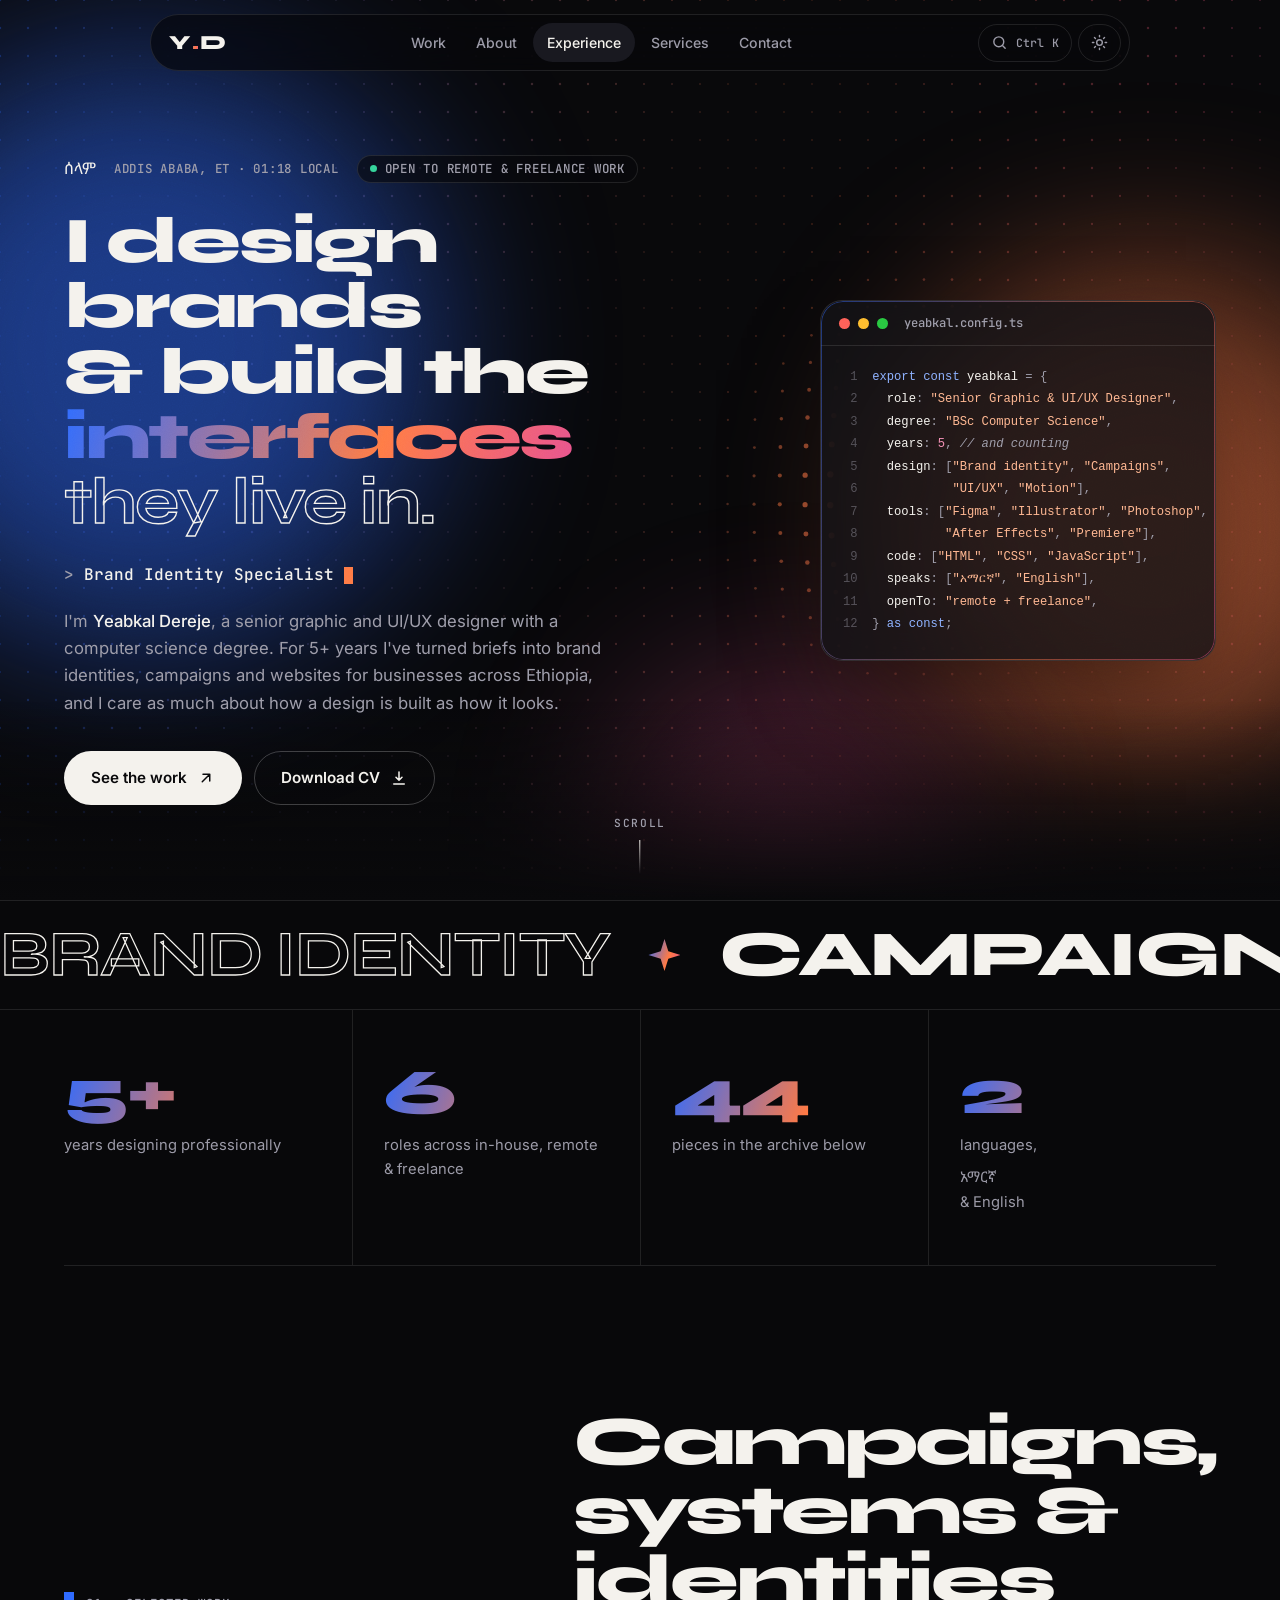
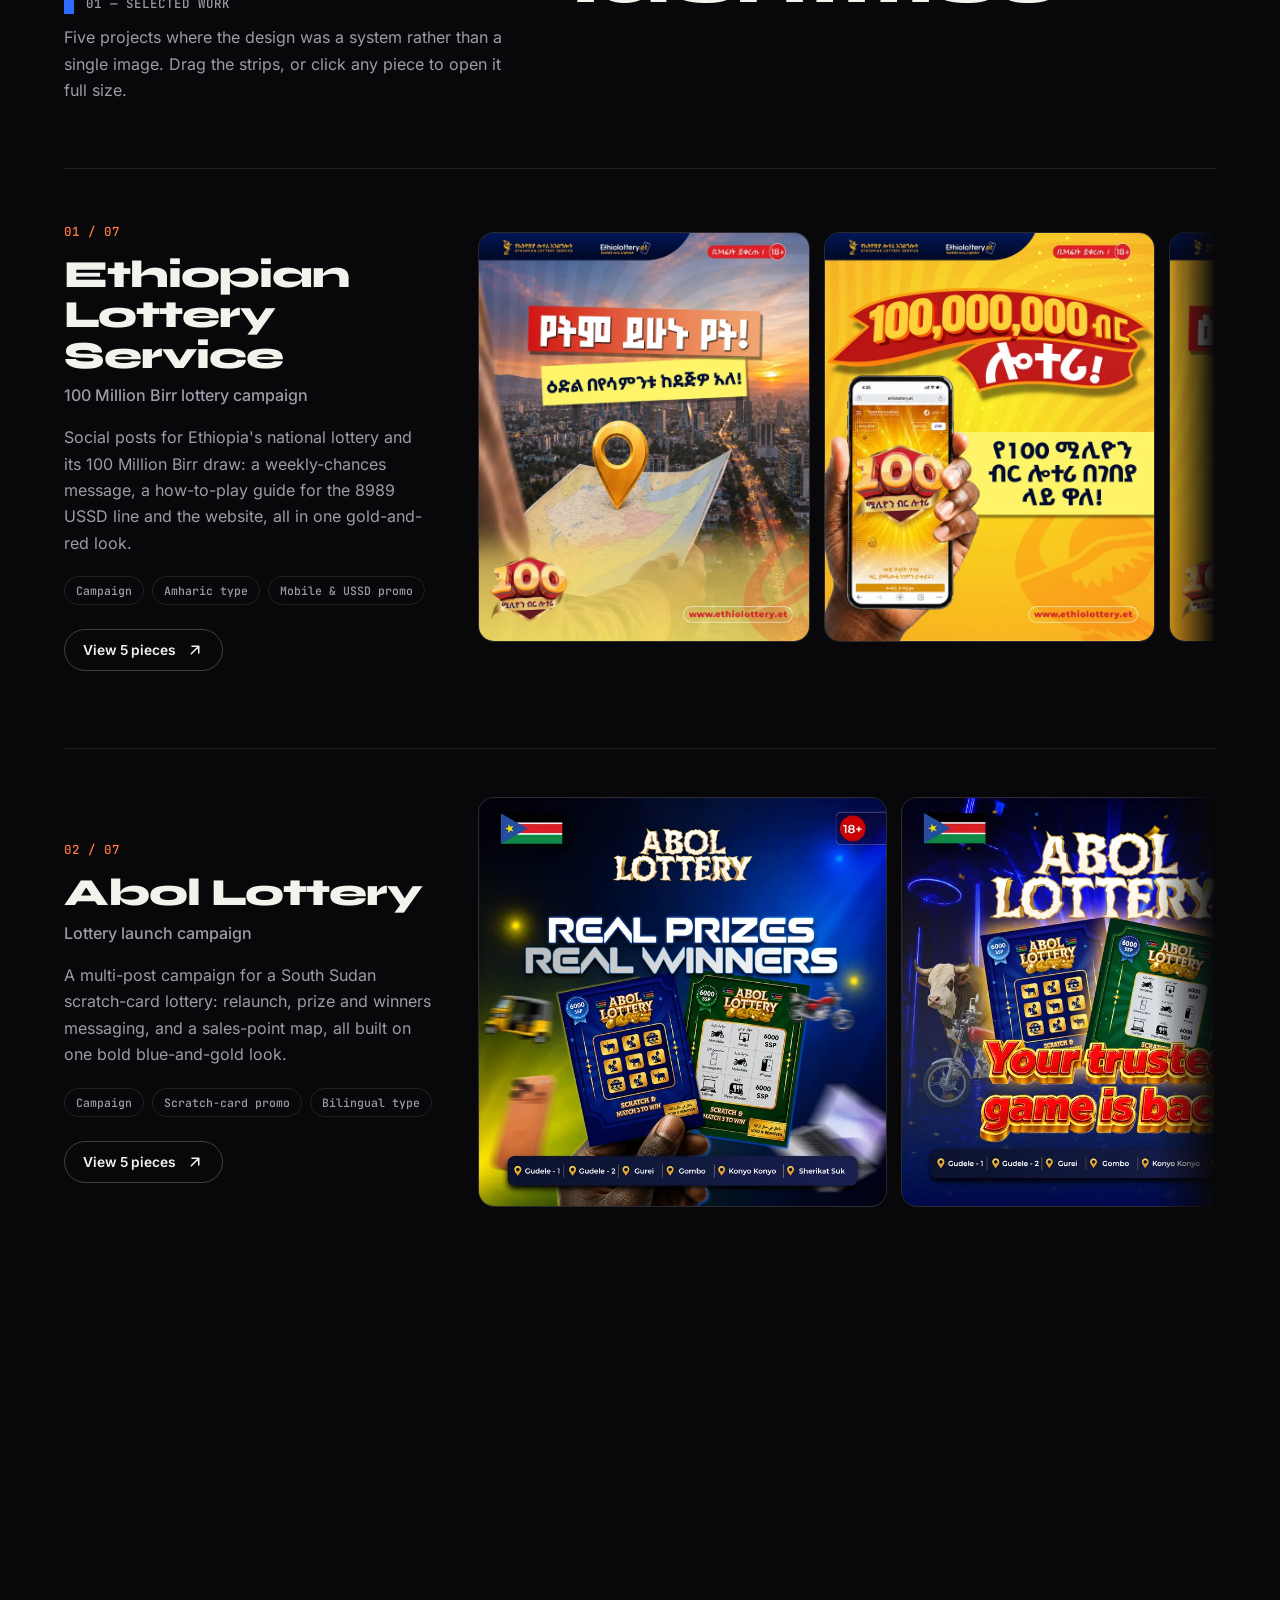
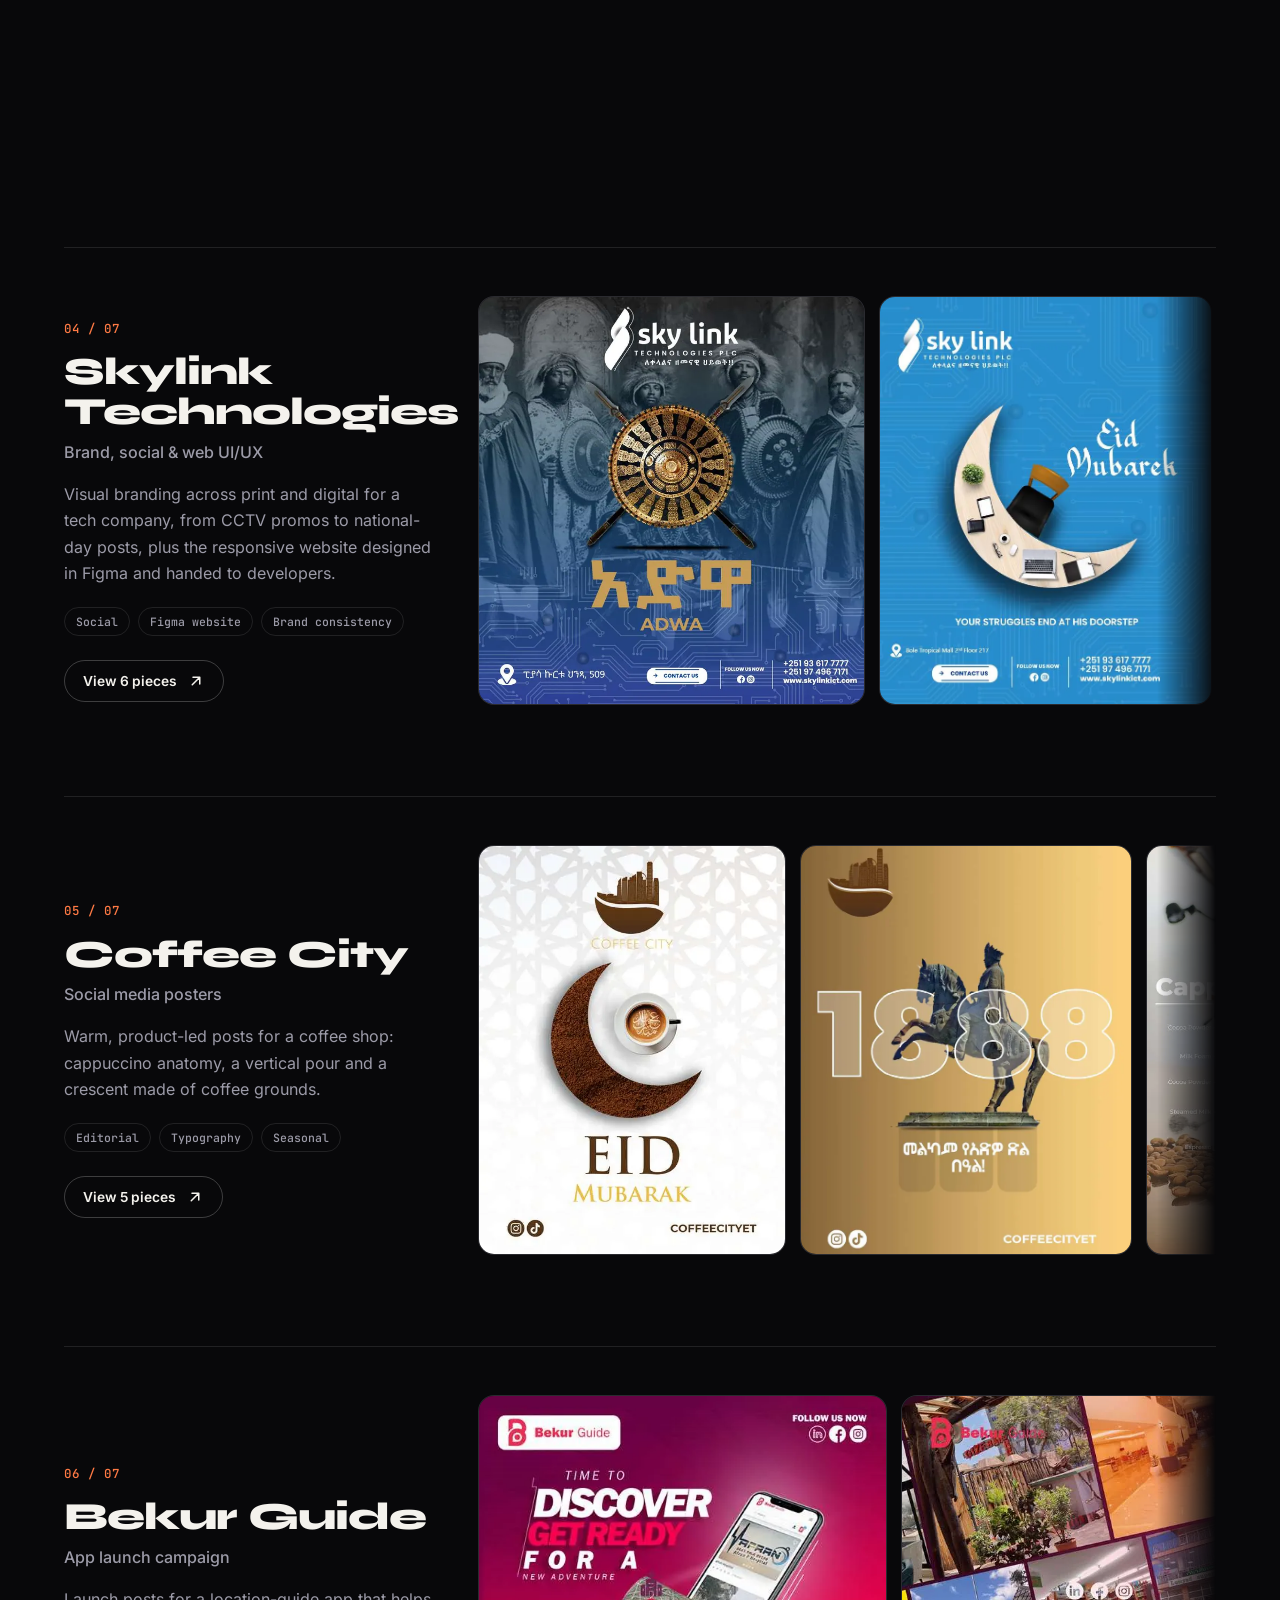
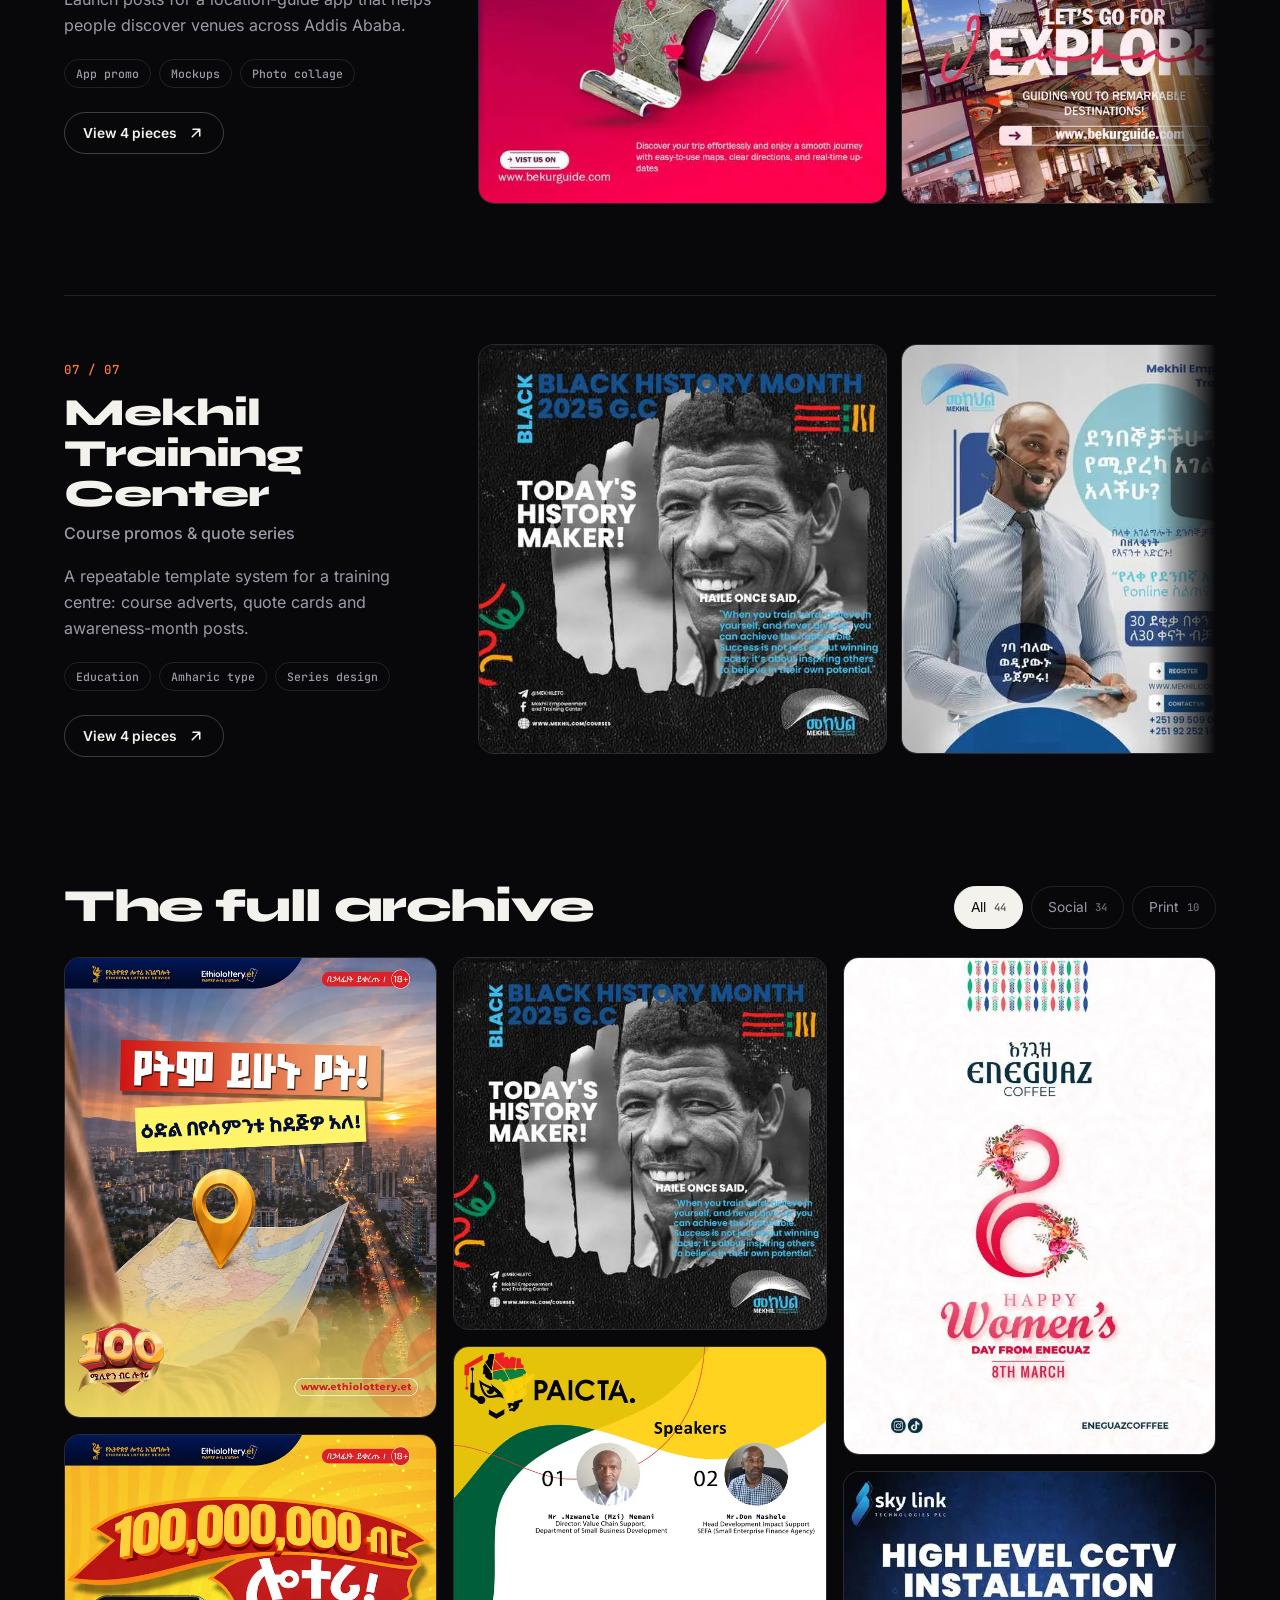
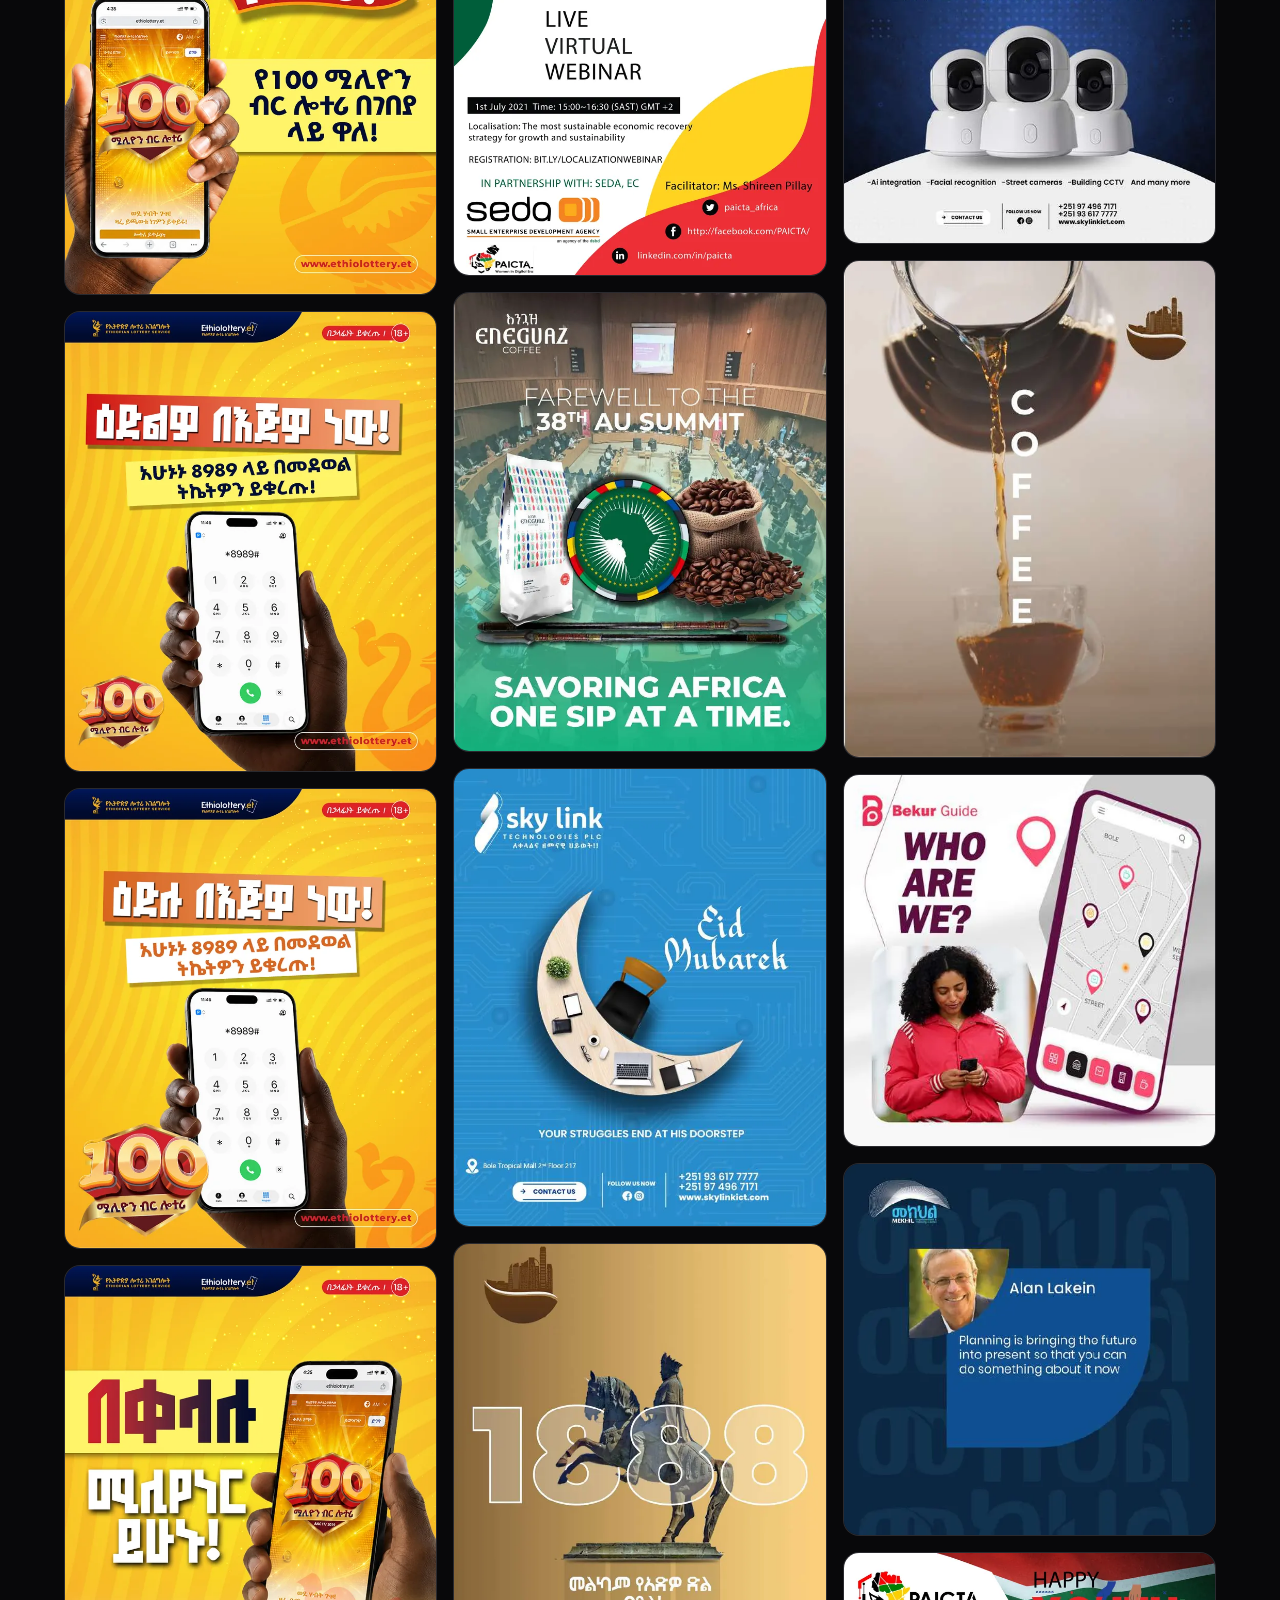
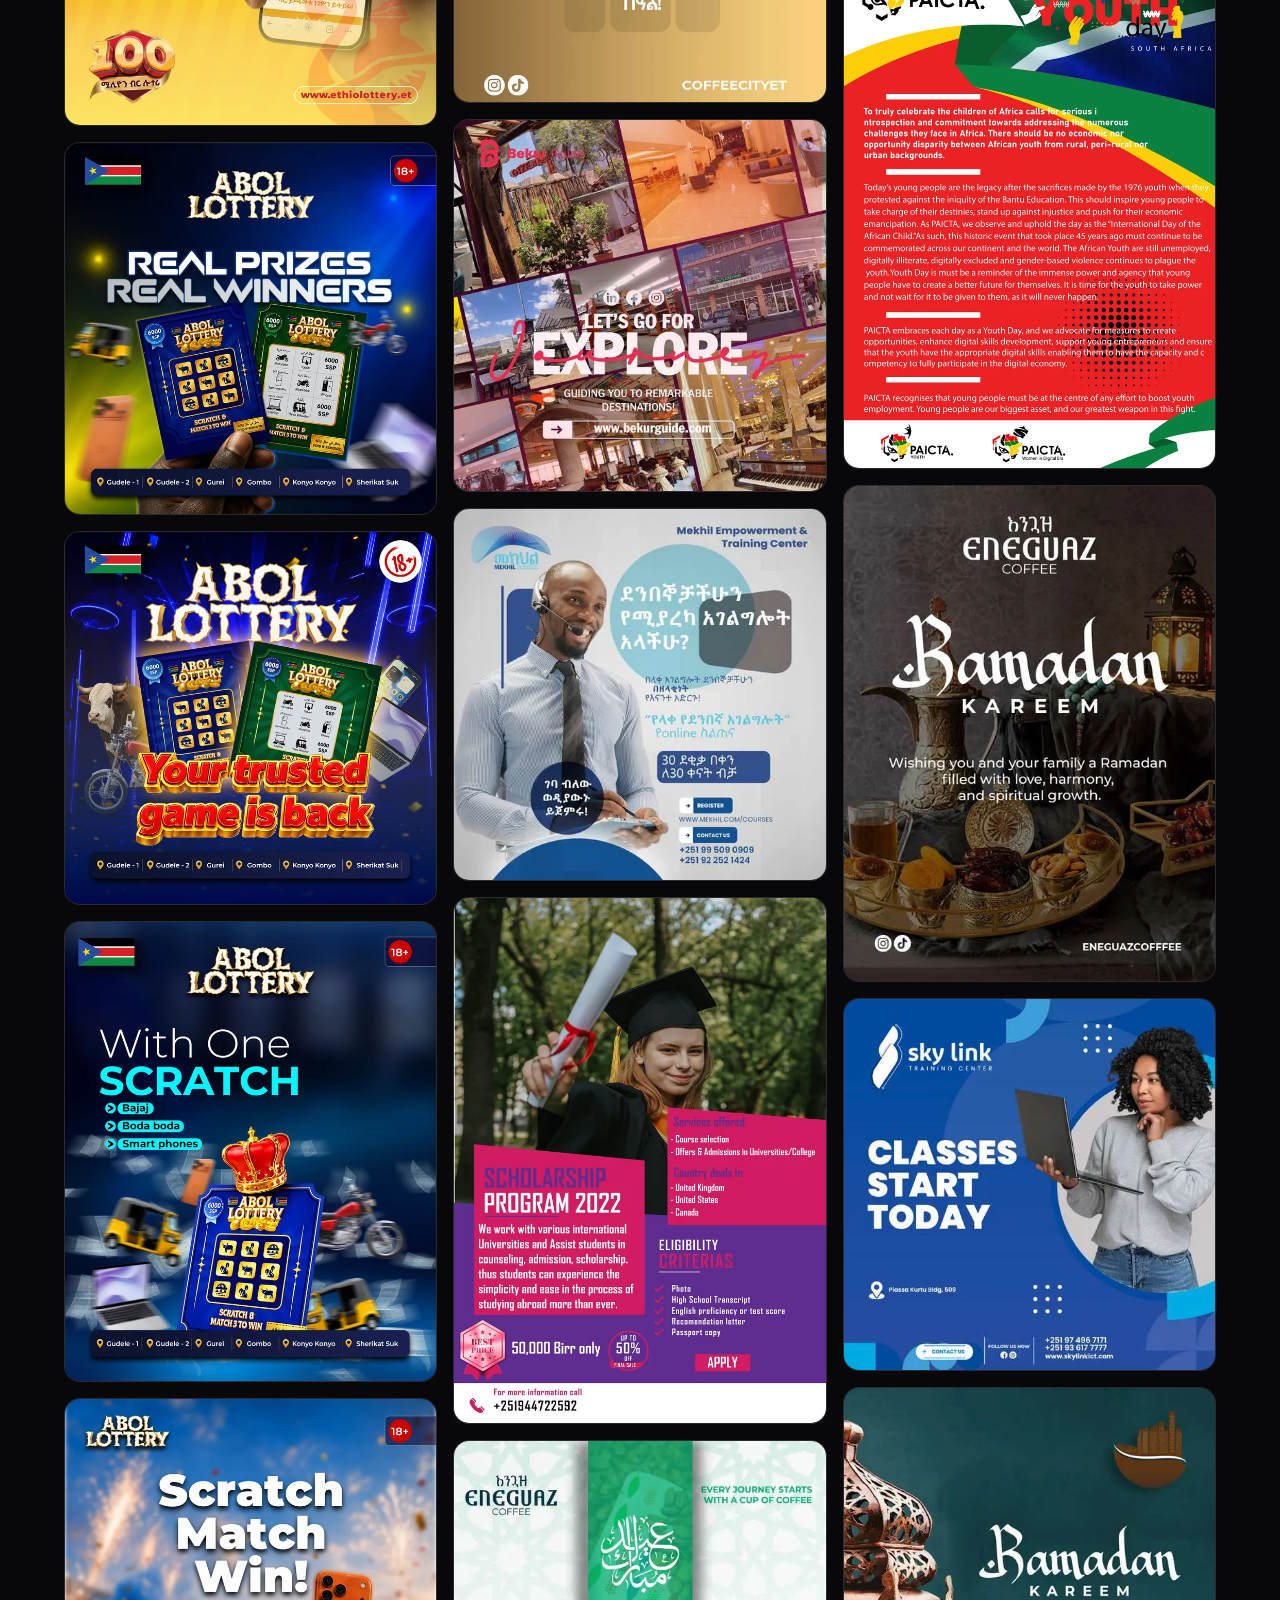
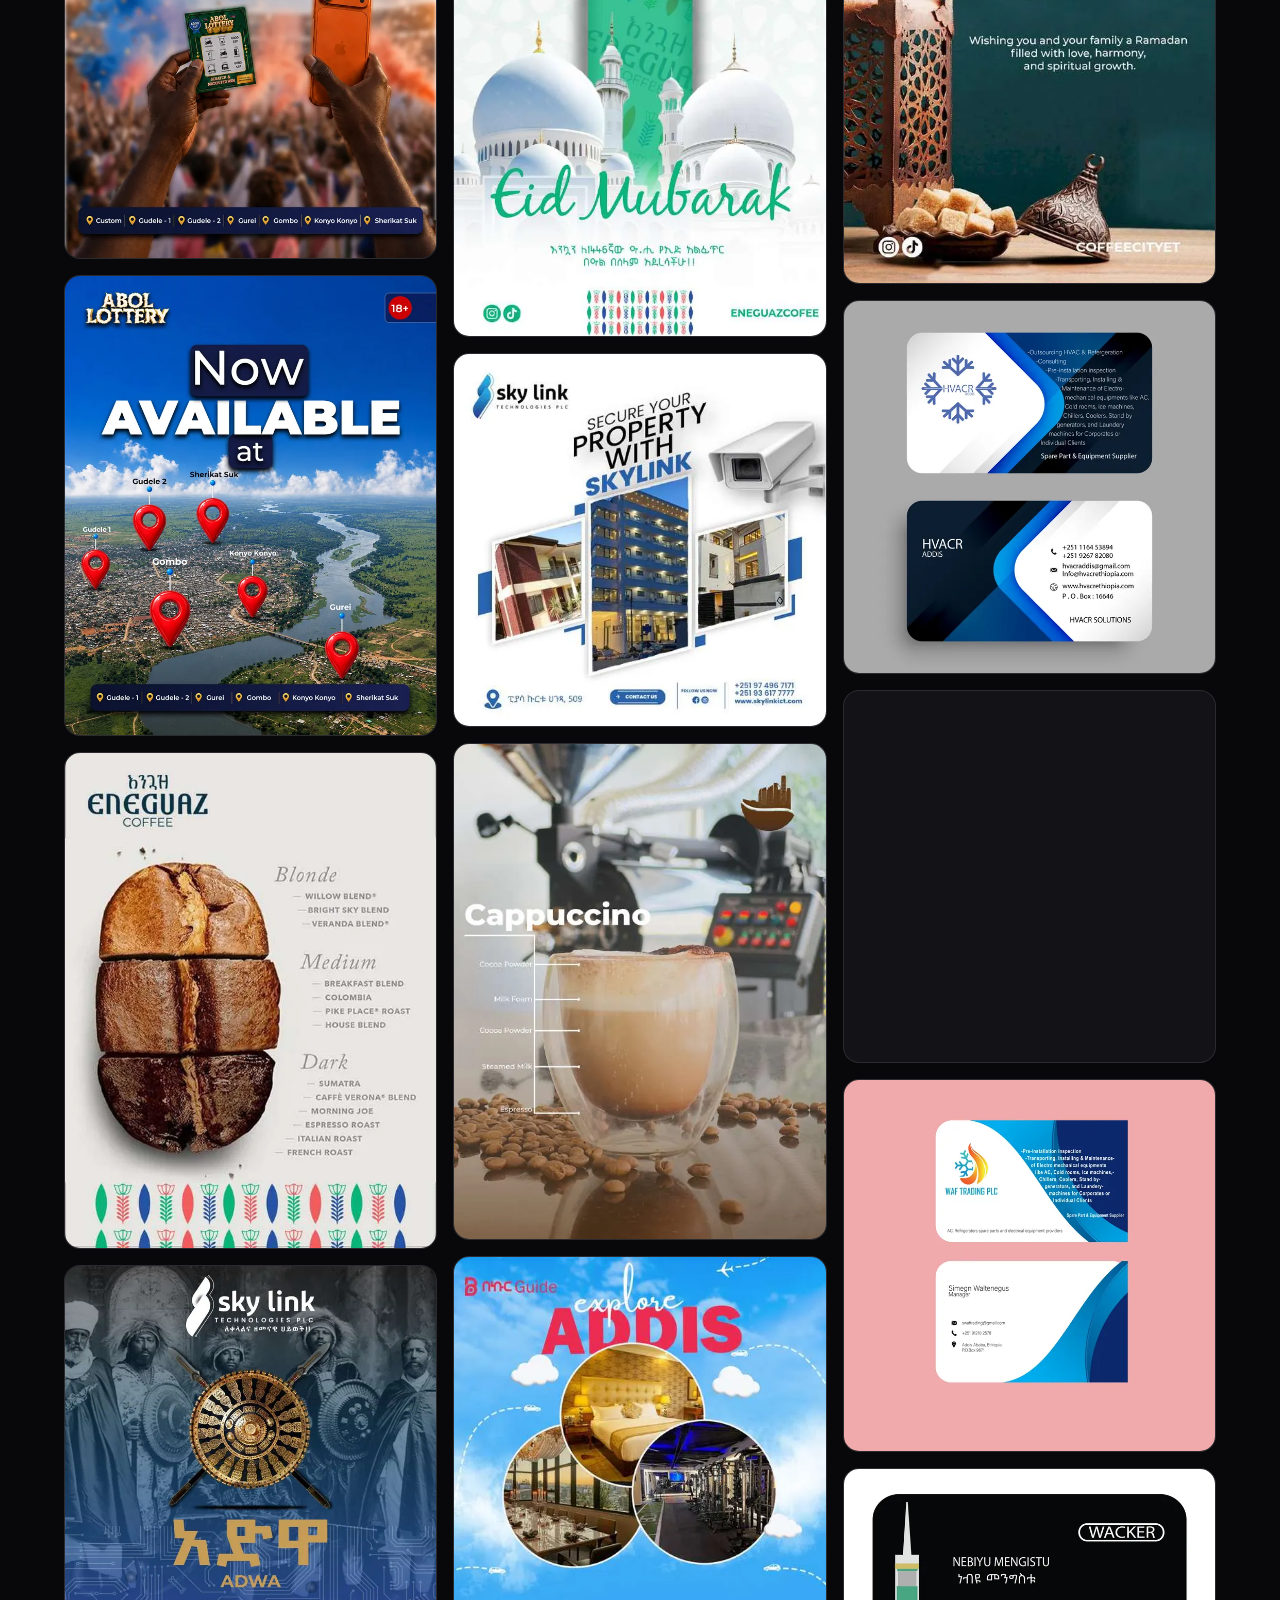
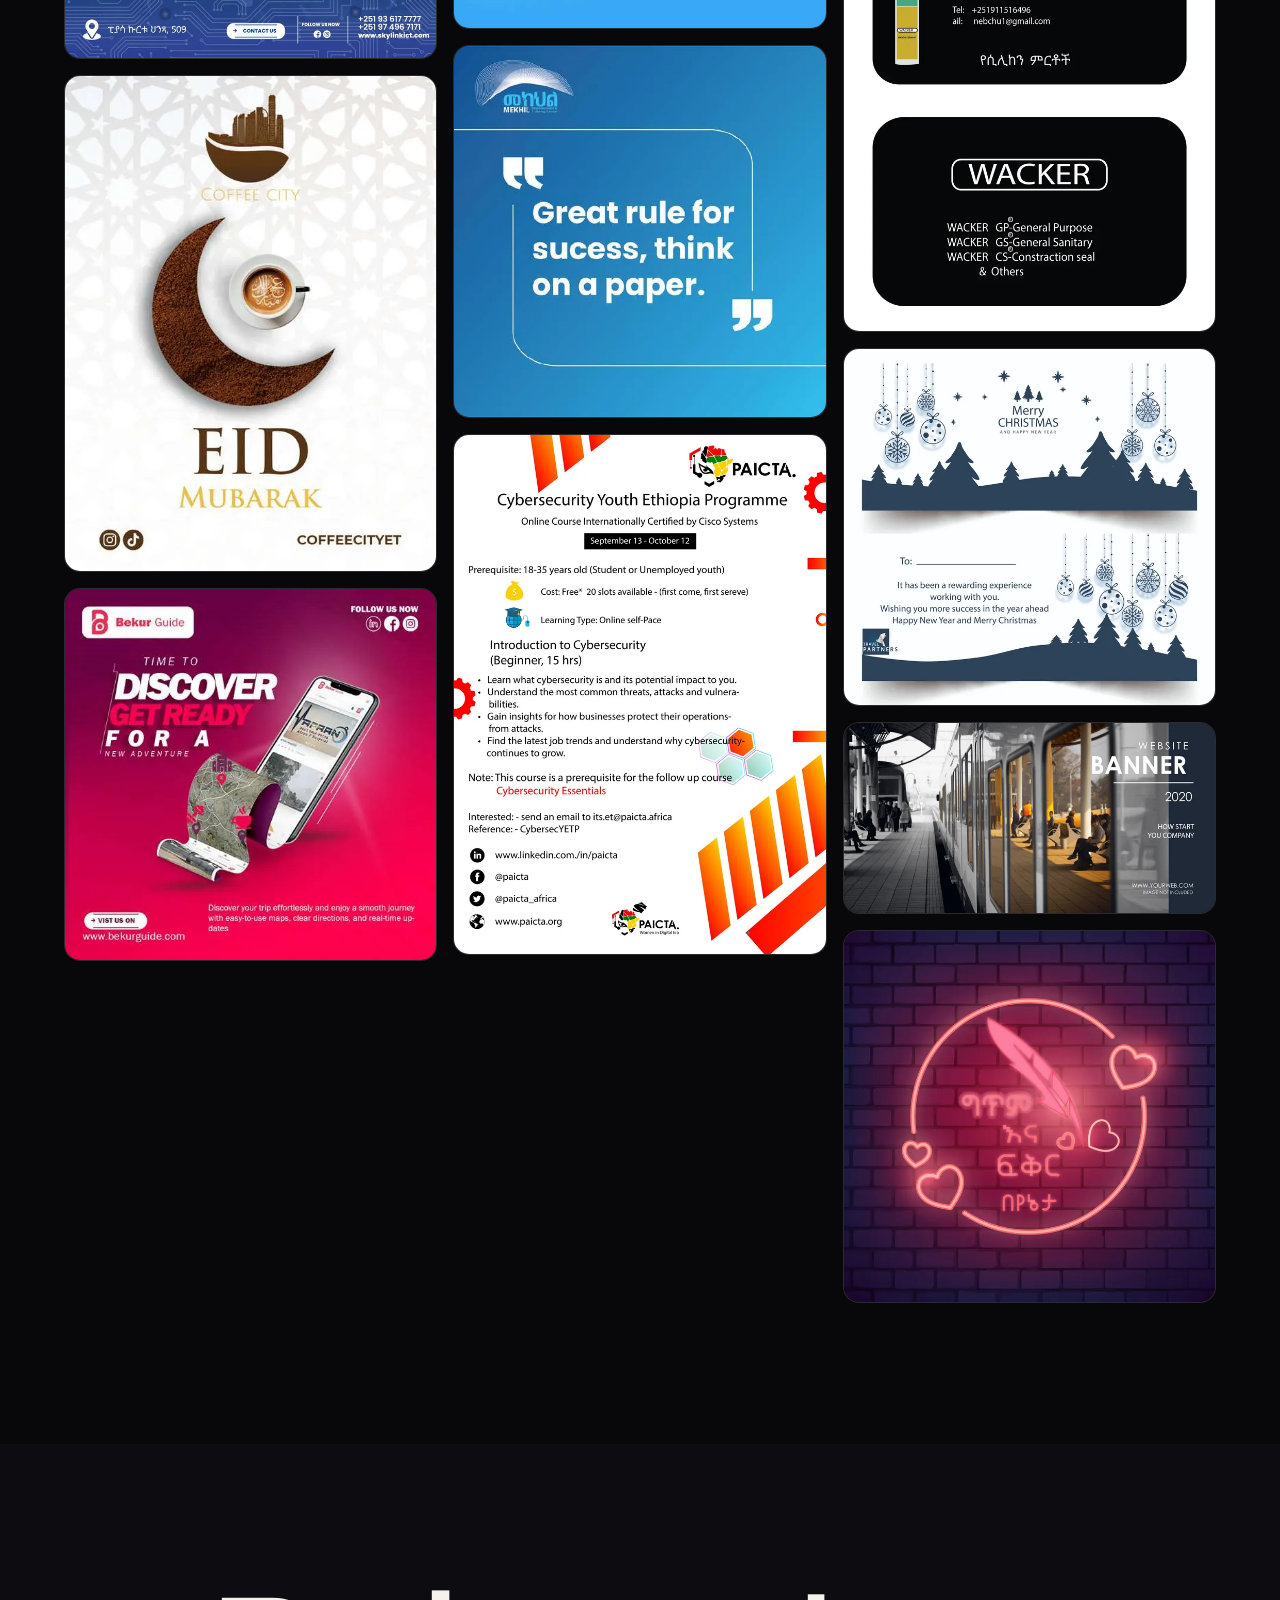
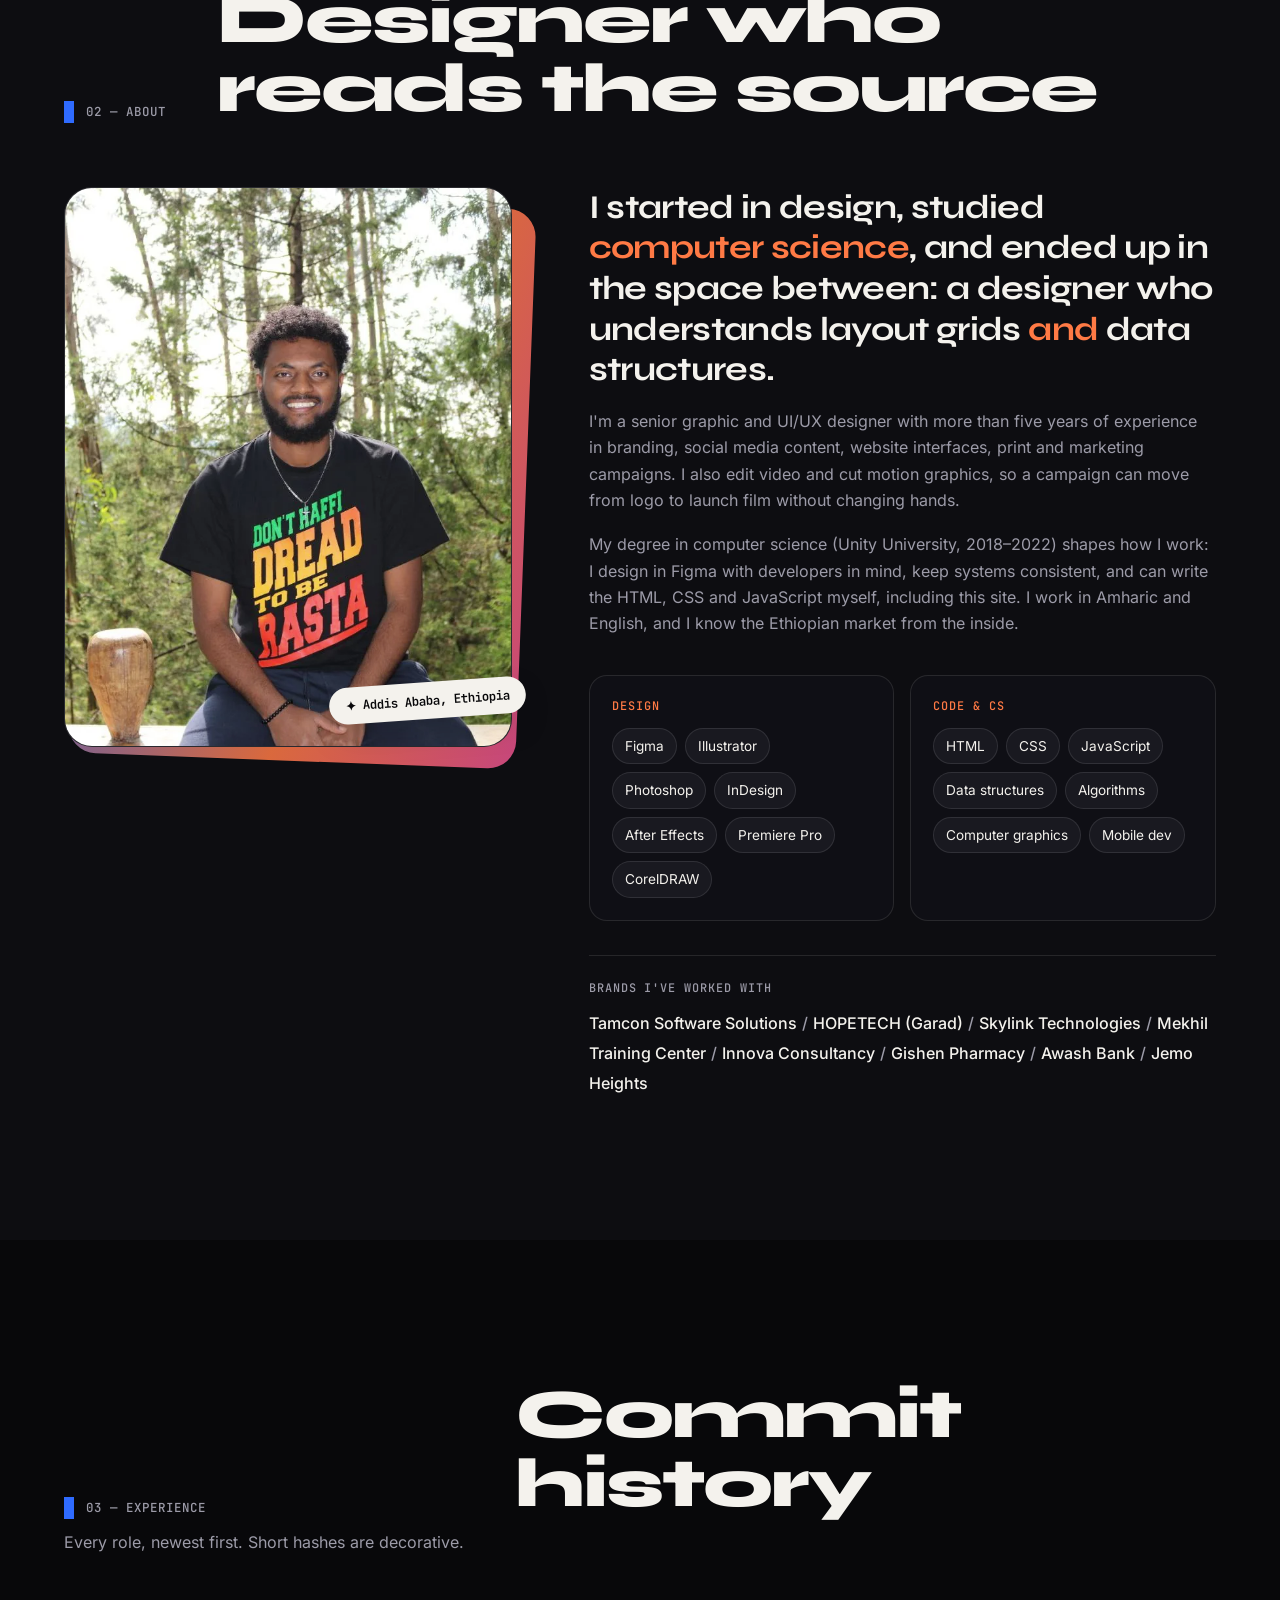
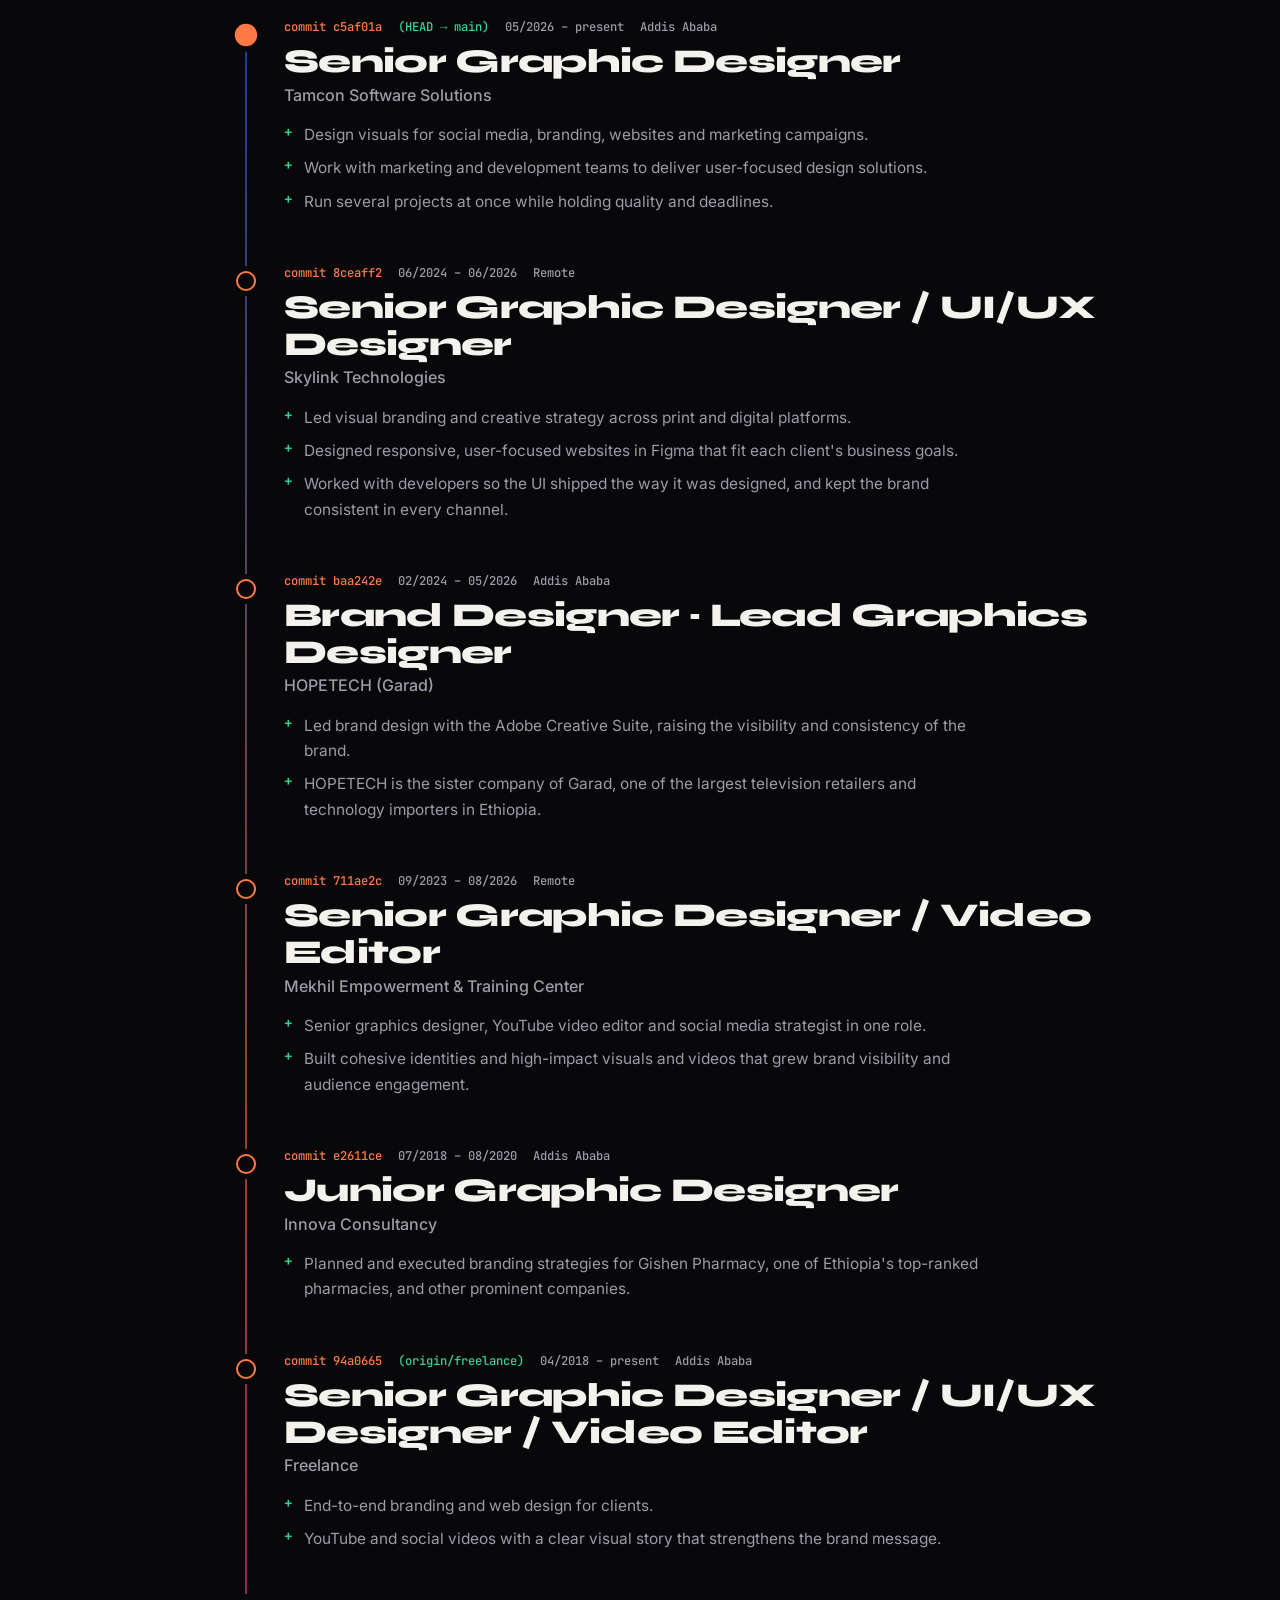
==== index.html @ a7b4f5ab "Update LinkedIn profile link Co-Authored-By: Claude Sonnet 5.5 <noreply@anthropic.com> Claude-Sessio" ====
<!DOCTYPE html>
<html lang="en" data-theme="dark">
<head>
  <meta charset="utf-8">
  <meta name="viewport" content="width=device-width, initial-scale=1">
  <title>Yeabkal Dereje — Graphic &amp; UI/UX Designer, Addis Ababa</title>
  <meta name="description" content="Senior graphic and UI/UX designer with a computer science degree. 5+ years of brand identity, social campaigns, web interfaces and motion for Ethiopian businesses. Based in Addis Ababa, open to remote work.">
  <meta name="author" content="Yeabkal Dereje">
  <meta name="theme-color" content="#08080a">
  <link rel="canonical" href="https://yeabkaldereje.github.io/portfolio/">

  <meta property="og:type" content="website">
  <meta property="og:title" content="Yeabkal Dereje — Graphic &amp; UI/UX Designer">
  <meta property="og:description" content="Brand identity, social campaigns, UI/UX and motion. Designed in Addis Ababa, built to ship.">
  <meta property="og:url" content="https://yeabkaldereje.github.io/portfolio/">
  <meta property="og:image" content="https://yeabkaldereje.github.io/portfolio/assets/img/og.png">
  <meta name="twitter:card" content="summary_large_image">

  <link rel="icon" href="assets/img/favicon.svg" type="image/svg+xml">
  <link rel="icon" href="assets/img/favicon.png" type="image/png">
  <link rel="apple-touch-icon" href="assets/img/apple-touch-icon.png">

  <link rel="preload" href="assets/fonts/syne-latin-800-normal.woff2" as="font" type="font/woff2" crossorigin>
  <link rel="preload" href="assets/fonts/inter-latin-400-normal.woff2" as="font" type="font/woff2" crossorigin>
  <link rel="stylesheet" href="assets/css/style.css">

  <script>
    /* set theme + js flag before first paint to avoid a flash */
    (function () {
      var d = document.documentElement; d.classList.add('js');
      try { var t = localStorage.getItem('theme'); if (t) d.setAttribute('data-theme', t); } catch (e) {}
    })();
  </script>

  <script type="application/ld+json">
  {
    "@context": "https://schema.org",
    "@type": "Person",
    "name": "Yeabkal Dereje",
    "jobTitle": "Senior Graphic Designer & UI/UX Designer",
    "url": "https://yeabkaldereje.github.io/portfolio/",
    "address": { "@type": "PostalAddress", "addressLocality": "Addis Ababa", "addressCountry": "ET" },
    "alumniOf": "Unity University",
    "knowsLanguage": ["Amharic", "English"],
    "sameAs": ["https://www.linkedin.com/in/yeabkal-dereje-082b32408/", "https://t.me/YeabkalD"]
  }
  </script>
</head>

<body>
  <a class="skip" href="#work">Skip to work</a>
  <div class="progress" id="progress" aria-hidden="true"></div>
  <div class="cursor" id="cursor" aria-hidden="true"><span></span></div>

  <!-- ============================ NAV ============================ -->
  <header class="nav" id="nav">
    <a class="brand" href="#top" aria-label="Yeabkal Dereje — home">Y<i>.</i>D</a>
    <nav class="nav-links" id="navlinks" aria-label="Primary">
      <a href="#work">Work</a>
      <a href="#about">About</a>
      <a href="#experience">Experience</a>
      <a href="#services">Services</a>
      <a href="#contact">Contact</a>
    </nav>
    <div class="nav-actions">
      <button class="icon-btn cmdk-btn" id="cmdk-btn" aria-label="Open command menu" title="Command menu (Ctrl/⌘ K)">
        <svg viewBox="0 0 24 24" fill="none" stroke="currentColor" stroke-width="2" stroke-linecap="round"><circle cx="11" cy="11" r="7"/><path d="m20 20-3.5-3.5"/></svg>
        <kbd id="kbd-hint">Ctrl K</kbd>
      </button>
      <button class="icon-btn theme-btn" id="theme-btn" aria-label="Toggle light and dark theme">
        <svg class="sun" viewBox="0 0 24 24" fill="none" stroke="currentColor" stroke-width="2" stroke-linecap="round"><circle cx="12" cy="12" r="4"/><path d="M12 2v2M12 20v2M4.9 4.9l1.4 1.4M17.7 17.7l1.4 1.4M2 12h2M20 12h2M4.9 19.1l1.4-1.4M17.7 6.3l1.4-1.4"/></svg>
        <svg class="moon" viewBox="0 0 24 24" fill="none" stroke="currentColor" stroke-width="2" stroke-linecap="round" stroke-linejoin="round"><path d="M21 12.8A9 9 0 1 1 11.2 3 7 7 0 0 0 21 12.8z"/></svg>
      </button>
      <button class="icon-btn menu-btn" id="menu-btn" aria-label="Menu" aria-expanded="false" aria-controls="navlinks">
        <svg viewBox="0 0 24 24" fill="none" stroke="currentColor" stroke-width="2" stroke-linecap="round"><path d="M4 8h16M4 16h16"/></svg>
      </button>
    </div>
  </header>

  <main id="top">
    <!-- ============================ HERO ============================ -->
    <section class="hero" aria-labelledby="hero-title">
      <div class="hero-bg" aria-hidden="true">
        <div class="blob b1"></div><div class="blob b2"></div><div class="blob b3"></div>
        <canvas id="field"></canvas>
      </div>

      <div class="wrap hero-grid">
        <div>
          <div class="eyebrow">
            <span class="geez" lang="am">ሰላም</span>
            <span>Addis Ababa, ET · <time id="clock">--:--</time> local</span>
            <span class="status">Open to remote &amp; freelance work</span>
          </div>

          <h1 class="display" id="hero-title">
            <span class="line"><span style="--i:0">I design brands</span></span>
            <span class="line"><span style="--i:1">&amp; build the</span></span>
            <span class="line"><span style="--i:2" class="grad-text">interfaces</span></span>
            <span class="line"><span style="--i:3" class="outline">they live in.</span></span>
          </h1>

          <p class="role-line" aria-live="off"><span class="mono" aria-hidden="true">&gt;</span> <b id="role">Graphic Designer</b><span class="caret" aria-hidden="true"></span></p>

          <p class="hero-lede">
            I'm <strong>Yeabkal Dereje</strong>, a senior graphic and UI/UX designer with a computer science degree. For 5+ years I've turned briefs into brand identities, campaigns and websites for businesses across Ethiopia, and I care as much about how a design is built as how it looks.
          </p>

          <div class="hero-cta">
            <a class="btn btn-solid" href="#work" data-magnet>See the work
              <svg viewBox="0 0 24 24" fill="none" stroke="currentColor" stroke-width="2" stroke-linecap="round" stroke-linejoin="round"><path d="M7 17 17 7M8 7h9v9"/></svg>
            </a>
            <a class="btn btn-ghost" href="assets/Yeabkal_Dereje_CV.pdf" download data-magnet>Download CV
              <svg viewBox="0 0 24 24" fill="none" stroke="currentColor" stroke-width="2" stroke-linecap="round" stroke-linejoin="round"><path d="M12 4v11m0 0-4-4m4 4 4-4M5 20h14"/></svg>
            </a>
          </div>
        </div>

        <div class="code-card" id="codecard" aria-label="Summary of skills, written as code">
          <div class="code-head"><i></i><i></i><i></i><span>yeabkal.config.ts</span></div>
          <div class="code-body"><code><span class="ln" style="--i:0"><span class="k">export const</span> yeabkal <span class="p">=</span> <span class="p">{</span></span><span class="ln" style="--i:1">  role<span class="p">:</span> <span class="s">"Senior Graphic &amp; UI/UX Designer"</span><span class="p">,</span></span><span class="ln" style="--i:2">  degree<span class="p">:</span> <span class="s">"BSc Computer Science"</span><span class="p">,</span></span><span class="ln" style="--i:3">  years<span class="p">:</span> <span class="n">5</span><span class="p">,</span> <span class="c">// and counting</span></span><span class="ln" style="--i:4">  design<span class="p">:</span> <span class="p">[</span><span class="s">"Brand identity"</span><span class="p">,</span> <span class="s">"Campaigns"</span><span class="p">,</span></span><span class="ln" style="--i:5">           <span class="s">"UI/UX"</span><span class="p">,</span> <span class="s">"Motion"</span><span class="p">],</span></span><span class="ln" style="--i:6">  tools<span class="p">:</span> <span class="p">[</span><span class="s">"Figma"</span><span class="p">,</span> <span class="s">"Illustrator"</span><span class="p">,</span> <span class="s">"Photoshop"</span><span class="p">,</span></span><span class="ln" style="--i:7">          <span class="s">"After Effects"</span><span class="p">,</span> <span class="s">"Premiere"</span><span class="p">],</span></span><span class="ln" style="--i:8">  code<span class="p">:</span> <span class="p">[</span><span class="s">"HTML"</span><span class="p">,</span> <span class="s">"CSS"</span><span class="p">,</span> <span class="s">"JavaScript"</span><span class="p">],</span></span><span class="ln" style="--i:9">  speaks<span class="p">:</span> <span class="p">[</span><span class="s">"አማርኛ"</span><span class="p">,</span> <span class="s">"English"</span><span class="p">],</span></span><span class="ln" style="--i:10">  openTo<span class="p">:</span> <span class="s">"remote + freelance"</span><span class="p">,</span></span><span class="ln" style="--i:11"><span class="p">}</span> <span class="k">as const</span><span class="p">;</span></span></code></div>
        </div>
      </div>
      <div class="scroll-cue" aria-hidden="true">Scroll</div>
    </section>

    <!-- ============================ MARQUEE ============================ -->
    <div class="marquee" aria-hidden="true">
      <div class="marquee-track">
        <span><em>Brand identity</em><i></i>Campaigns<i></i><em>UI / UX</em><i></i>Motion<i></i><em>Print</em><i></i>Web<i></i></span>
        <span><em>Brand identity</em><i></i>Campaigns<i></i><em>UI / UX</em><i></i>Motion<i></i><em>Print</em><i></i>Web<i></i></span>
      </div>
    </div>

    <div class="wrap">
      <div class="stats reveal">
        <div class="stat"><b data-count="5" data-suffix="+">5+</b><span>years designing professionally</span></div>
        <div class="stat"><b data-count="6">6</b><span>roles across in-house, remote &amp; freelance</span></div>
        <div class="stat"><b data-count="0" id="works-count">59</b><span>pieces in the archive below</span></div>
        <div class="stat"><b>2</b><span>languages, <span lang="am">አማርኛ</span> &amp; English</span></div>
      </div>
    </div>

    <!-- ============================ WORK ============================ -->
    <section class="section" id="work" aria-labelledby="work-title">
      <div class="wrap">
        <div class="sec-head reveal">
          <div class="sec-label">01 — Selected work</div>
          <h2 class="sec-title" id="work-title">Campaigns, systems &amp; identities</h2>
          <p class="sec-note">Five projects where the design was a system rather than a single image. Drag the strips, or click any piece to open it full size.</p>
        </div>

        <div class="cases" id="cases"><noscript><p class="ns">Enable JavaScript to browse the work, or view the <a href="assets/Yeabkal_Dereje_CV.pdf">CV</a>.</p></noscript></div>

        <div class="archive-head reveal">
          <h3>The full archive</h3>
          <div class="filters" id="filters" role="group" aria-label="Filter work by type"></div>
        </div>
        <div class="grid" id="grid"></div>
      </div>
    </section>

    <!-- ============================ ABOUT ============================ -->
    <section class="section" id="about" aria-labelledby="about-title" style="background:var(--bg-2)">
      <div class="wrap">
        <div class="sec-head reveal">
          <div class="sec-label">02 — About</div>
          <h2 class="sec-title" id="about-title">Designer who reads the source</h2>
        </div>

        <div class="about-grid">
          <figure class="portrait reveal">
            <div class="portrait-frame"><img src="assets/img/profile.webp" width="1400" height="933" alt="Portrait of Yeabkal Dereje smiling, seated outdoors among tall trees" loading="lazy" decoding="async"></div>
            <figcaption class="sticker"><span aria-hidden="true">✦</span> Addis Ababa, Ethiopia</figcaption>
          </figure>

          <div class="about-copy reveal" style="--d:.1s">
            <p class="lede">I started in design, studied <em>computer science</em>, and ended up in the space between: a designer who understands layout grids <em>and</em> data structures.</p>
            <p>I'm a senior graphic and UI/UX designer with more than five years of experience in branding, social media content, website interfaces, print and marketing campaigns. I also edit video and cut motion graphics, so a campaign can move from logo to launch film without changing hands.</p>
            <p>My degree in computer science (Unity University, 2018–2022) shapes how I work: I design in Figma with developers in mind, keep systems consistent, and can write the HTML, CSS and JavaScript myself, including this site. I work in Amharic and English, and I know the Ethiopian market from the inside.</p>

            <div class="belt">
              <div class="belt-col">
                <h4>Design</h4>
                <ul><li>Figma</li><li>Illustrator</li><li>Photoshop</li><li>InDesign</li><li>After Effects</li><li>Premiere Pro</li><li>CorelDRAW</li></ul>
              </div>
              <div class="belt-col">
                <h4>Code &amp; CS</h4>
                <ul><li>HTML</li><li>CSS</li><li>JavaScript</li><li>Data structures</li><li>Algorithms</li><li>Computer graphics</li><li>Mobile dev</li></ul>
              </div>
            </div>

            <div class="worked">
              <h4>Brands I've worked with</h4>
              <p>Tamcon Software Solutions<span>/</span>HOPETECH (Garad)<span>/</span>Skylink Technologies<span>/</span>Mekhil Training Center<span>/</span>Innova Consultancy<span>/</span>Gishen Pharmacy<span>/</span>Awash Bank<span>/</span>Jemo Heights</p>
            </div>
          </div>
        </div>
      </div>
    </section>

    <!-- ============================ EXPERIENCE ============================ -->
    <section class="section" id="experience" aria-labelledby="exp-title">
      <div class="wrap">
        <div class="sec-head reveal">
          <div class="sec-label">03 — Experience</div>
          <h2 class="sec-title" id="exp-title">Commit history</h2>
          <p class="sec-note">Every role, newest first. Short hashes are decorative.</p>
        </div>

        <div class="log">
          <article class="commit current reveal" data-seed="tamcon">
            <div class="commit-meta"><span class="hash"></span><span class="head">(HEAD → main)</span><span>05/2026 – present</span><span>Addis Ababa</span></div>
            <h3>Senior Graphic Designer</h3><p class="org">Tamcon Software Solutions</p>
            <ul>
              <li>Design visuals for social media, branding, websites and marketing campaigns.</li>
              <li>Work with marketing and development teams to deliver user-focused design solutions.</li>
              <li>Run several projects at once while holding quality and deadlines.</li>
            </ul>
          </article>

          <article class="commit reveal" data-seed="skylink">
            <div class="commit-meta"><span class="hash"></span><span>06/2024 – 06/2026</span><span>Remote</span></div>
            <h3>Senior Graphic Designer / UI/UX Designer</h3><p class="org">Skylink Technologies</p>
            <ul>
              <li>Led visual branding and creative strategy across print and digital platforms.</li>
              <li>Designed responsive, user-focused websites in Figma that fit each client's business goals.</li>
              <li>Worked with developers so the UI shipped the way it was designed, and kept the brand consistent in every channel.</li>
            </ul>
          </article>

          <article class="commit reveal" data-seed="hopetech">
            <div class="commit-meta"><span class="hash"></span><span>02/2024 – 05/2026</span><span>Addis Ababa</span></div>
            <h3>Brand Designer · Lead Graphics Designer</h3><p class="org">HOPETECH (Garad)</p>
            <ul>
              <li>Led brand design with the Adobe Creative Suite, raising the visibility and consistency of the brand.</li>
              <li>HOPETECH is the sister company of Garad, one of the largest television retailers and technology importers in Ethiopia.</li>
            </ul>
          </article>

          <article class="commit reveal" data-seed="mekhil">
            <div class="commit-meta"><span class="hash"></span><span>09/2023 – 08/2026</span><span>Remote</span></div>
            <h3>Senior Graphic Designer / Video Editor</h3><p class="org">Mekhil Empowerment &amp; Training Center</p>
            <ul>
              <li>Senior graphics designer, YouTube video editor and social media strategist in one role.</li>
              <li>Built cohesive identities and high-impact visuals and videos that grew brand visibility and audience engagement.</li>
            </ul>
          </article>

          <article class="commit reveal" data-seed="innova">
            <div class="commit-meta"><span class="hash"></span><span>07/2018 – 08/2020</span><span>Addis Ababa</span></div>
            <h3>Junior Graphic Designer</h3><p class="org">Innova Consultancy</p>
            <ul>
              <li>Planned and executed branding strategies for Gishen Pharmacy, one of Ethiopia's top-ranked pharmacies, and other prominent companies.</li>
            </ul>
          </article>

          <article class="commit reveal" data-seed="freelance">
            <div class="commit-meta"><span class="hash"></span><span class="head">(origin/freelance)</span><span>04/2018 – present</span><span>Addis Ababa</span></div>
            <h3>Senior Graphic Designer / UI/UX Designer / Video Editor</h3><p class="org">Freelance</p>
            <ul>
              <li>End-to-end branding and web design for clients.</li>
              <li>YouTube and social videos with a clear visual story that strengthens the brand message.</li>
            </ul>
          </article>
        </div>

        <div class="reveal" style="margin-top:clamp(40px,6vw,80px)">
          <div class="sec-label" style="margin-bottom:20px">Also shipped</div>
          <div class="edu">
            <div class="edu-card"><small>03/2026 – 04/2026</small><h4>Eske Fasika Bazaar</h4><p>Banners, posters, flyers and event branding for the Awash Bank–sponsored bazaar, delivered print-ready and on time.</p></div>
            <div class="edu-card"><small>08/2025 – 09/2025</small><h4>Skylink website</h4><p>A clean, modern site designed in Figma to showcase Skylink's digital services and tech products.</p></div>
            <div class="edu-card"><small>12/2023</small><h4>Jemo Heights</h4><p>Real-estate banners plus the layout of a full magazine, built to lift the brand's marketing appeal.</p></div>
          </div>
          <div class="sec-label" style="margin:44px 0 20px">Education</div>
          <div class="edu">
            <div class="edu-card"><small>2018 – 2022</small><h4>BSc Computer Science</h4><p>Unity University, Addis Ababa. Data structures &amp; algorithms, mobile app development, computer graphics.</p></div>
            <div class="edu-card"><small>2017 – 2018</small><h4>Graphic design certification</h4><p>Online courses in Photoshop, Illustrator and After Effects.</p></div>
            <div class="edu-card"><small>Languages</small><h4>Amharic · English</h4><p>Amharic native, English fluent.</p></div>
          </div>
        </div>
      </div>
    </section>

    <!-- ============================ SERVICES ============================ -->
    <section class="section" id="services" aria-labelledby="svc-title" style="background:var(--bg-2)">
      <div class="wrap">
        <div class="sec-head reveal">
          <div class="sec-label">04 — Services</div>
          <h2 class="sec-title" id="svc-title">What I can do for you</h2>
          <p class="sec-note">From a first logo sketch to the page, post or poster it ends up on.</p>
        </div>

        <div class="services">
          <article class="svc reveal">
            <span class="no">01</span>
            <svg viewBox="0 0 40 40" aria-hidden="true"><path d="M20 4 34 12v16L20 36 6 28V12z"/><path d="M20 4v32M6 12l28 16M34 12 6 28" opacity=".35"/></svg>
            <h3>Brand identity</h3><p>Logos, colour, type and guidelines that make a business instantly recognisable and easy to keep consistent.</p>
          </article>
          <article class="svc reveal" style="--d:.08s">
            <span class="no">02</span>
            <svg viewBox="0 0 40 40" aria-hidden="true"><rect x="5" y="5" width="13" height="13" rx="3"/><rect x="22" y="5" width="13" height="13" rx="3"/><rect x="5" y="22" width="13" height="13" rx="3"/><path d="M22 28.5h13M28.5 22v13"/></svg>
            <h3>Social &amp; campaigns</h3><p>Template systems and one-off posts for Instagram, Facebook, TikTok and Telegram, in Amharic and English.</p>
          </article>
          <article class="svc reveal" style="--d:.16s">
            <span class="no">03</span>
            <svg viewBox="0 0 40 40" aria-hidden="true"><rect x="4" y="7" width="32" height="26" rx="4"/><path d="M4 14h32"/><path d="m17 20 8 4-3.5 1.5L20 29z"/></svg>
            <h3>UI/UX &amp; web</h3><p>Wireframes to responsive Figma designs, handed to developers with the details they need, or built straight in HTML, CSS and JS.</p>
          </article>
          <article class="svc reveal">
            <span class="no">04</span>
            <svg viewBox="0 0 40 40" aria-hidden="true"><circle cx="20" cy="20" r="15"/><path d="m16.5 13.5 11 6.5-11 6.5z"/></svg>
            <h3>Motion &amp; video</h3><p>Motion graphics, YouTube and social video edited in After Effects and Premiere Pro, with brand-matched titles and transitions.</p>
          </article>
          <article class="svc reveal" style="--d:.08s">
            <span class="no">05</span>
            <svg viewBox="0 0 40 40" aria-hidden="true"><path d="M10 5h20v30H10z"/><path d="M15 12h10M15 18h10M15 24h6"/><path d="M30 12h5v23h-5" opacity=".4"/></svg>
            <h3>Print &amp; large format</h3><p>Banners, posters, brochures, magazines, business cards and apparel, prepared print-ready and delivered on schedule.</p>
          </article>
        </div>
      </div>
    </section>

    <!-- ============================ TESTIMONIALS ============================ -->
    <section class="section" aria-labelledby="quotes-title">
      <div class="wrap">
        <div class="sec-head reveal">
          <div class="sec-label">05 — Kind words</div>
          <h2 class="sec-title" id="quotes-title">From people I've worked with</h2>
        </div>
        <div class="quotes">
          <figure class="quote reveal">
            <blockquote>I had the pleasure of working with Yeabkal Dereje on several projects, and I am truly impressed by his skills and professionalism. His creativity and attention to detail shine through in every design. From branding and logo creation to IT management, Yeabkal consistently delivers high-quality work that exceeds expectations.</blockquote>
            <figcaption><span class="avatar" aria-hidden="true">S</span><div><b>Selome Yigerm</b><span>CEO, Mekhil Empowerment &amp; Training Center</span></div></figcaption>
          </figure>
          <figure class="quote reveal" style="--d:.1s">
            <blockquote>Working with Yeabkal Dereje has been an amazing experience. His expertise in graphic design is exceptional, and he always brings fresh, creative ideas to the table. I've seen him work on everything from logos to marketing materials, and each project showcases his skill and commitment to excellence. His dedication to delivering high-quality results and his ability to solve problems efficiently make him someone I would recommend without hesitation.</blockquote>
            <figcaption><span class="avatar" aria-hidden="true">K</span><div><b>Khalid</b><span>Worked with Yeabkal</span></div></figcaption>
          </figure>
        </div>
      </div>
    </section>

    <!-- ============================ CONTACT ============================ -->
    <section class="section contact" id="contact" aria-labelledby="contact-title">
      <div class="hero-bg" aria-hidden="true" style="z-index:-1"><div class="blob b1"></div><div class="blob b2"></div></div>
      <div class="wrap">
        <div class="sec-label reveal" style="justify-content:center">06 — Contact</div>
        <h2 id="contact-title" class="reveal">Let's make something <span class="grad-text">memorable.</span></h2>
        <p class="contact-lede reveal">Hiring for a remote role, or have a brand, campaign or interface that needs care? Send a note. I'll get back to you.</p>
        <a class="mail-link reveal" id="mail" href="mailto:ydereje1@gmail.com">ydereje1@gmail.com</a>
        <div class="contact-actions reveal">
          <button class="btn btn-solid" id="copy-mail" data-magnet>Copy email
            <svg viewBox="0 0 24 24" fill="none" stroke="currentColor" stroke-width="2" stroke-linecap="round" stroke-linejoin="round"><rect x="9" y="9" width="11" height="11" rx="2"/><path d="M5 15V6a2 2 0 0 1 2-2h9"/></svg>
          </button>
          <a class="btn btn-ghost" href="https://t.me/YeabkalD" target="_blank" rel="noopener" data-magnet>Telegram
            <svg viewBox="0 0 24 24" fill="none" stroke="currentColor" stroke-width="2" stroke-linecap="round" stroke-linejoin="round"><path d="M7 17 17 7M8 7h9v9"/></svg>
          </a>
          <a class="btn btn-ghost" href="https://www.linkedin.com/in/yeabkal-dereje-082b32408/" target="_blank" rel="noopener" data-magnet>LinkedIn
            <svg viewBox="0 0 24 24" fill="none" stroke="currentColor" stroke-width="2" stroke-linecap="round" stroke-linejoin="round"><path d="M7 17 17 7M8 7h9v9"/></svg>
          </a>
          <a class="btn btn-ghost" href="assets/Yeabkal_Dereje_CV.pdf" download data-magnet>CV (PDF)
            <svg viewBox="0 0 24 24" fill="none" stroke="currentColor" stroke-width="2" stroke-linecap="round" stroke-linejoin="round"><path d="M12 4v11m0 0-4-4m4 4 4-4M5 20h14"/></svg>
          </a>
        </div>
        <div class="contact-meta reveal">
          <a href="tel:+251941143054">+251 941 143 054</a>
          <span>Addis Ababa, Ethiopia (UTC+3)</span>
          <span>Local time <time id="clock2">--:--</time></span>
        </div>
      </div>
    </section>
  </main>

  <footer>
    <div class="wrap">
      <span>© <span id="year">2026</span> Yeabkal Dereje</span>
      <span>Hand-built with HTML, CSS &amp; vanilla JS · no frameworks · <a href="https://github.com/yeabkaldereje/portfolio" target="_blank" rel="noopener">view source</a></span>
      <span>Press <kbd class="mono">Ctrl/⌘ K</kbd> to jump anywhere</span>
    </div>
  </footer>

  <!-- ============================ DIALOGS ============================ -->
  <dialog id="lightbox" aria-label="Image viewer">
    <div class="lb-stage">
      <button class="lb-btn lb-close" id="lb-close" aria-label="Close"><svg viewBox="0 0 24 24"><path d="M6 6l12 12M18 6 6 18"/></svg></button>
      <button class="lb-btn lb-prev" id="lb-prev" aria-label="Previous"><svg viewBox="0 0 24 24"><path d="m15 5-7 7 7 7"/></svg></button>
      <img id="lb-img" alt="" decoding="async">
      <button class="lb-btn lb-next" id="lb-next" aria-label="Next"><svg viewBox="0 0 24 24"><path d="m9 5 7 7-7 7"/></svg></button>
    </div>
    <div class="lb-bar"><div><b id="lb-title"></b><small id="lb-sub"></small></div><span class="lb-count" id="lb-count"></span></div>
  </dialog>

  <dialog id="palette" aria-label="Command menu">
    <div class="pal">
      <div class="pal-input">
        <svg viewBox="0 0 24 24" stroke-linecap="round"><circle cx="11" cy="11" r="7"/><path d="m20 20-3.5-3.5"/></svg>
        <input id="pal-q" type="text" placeholder="Jump to a section, copy email, toggle theme…" autocomplete="off" spellcheck="false" aria-label="Search commands" role="combobox" aria-expanded="true" aria-controls="pal-list">
        <kbd>Esc</kbd>
      </div>
      <div class="pal-list" id="pal-list" role="listbox"></div>
    </div>
  </dialog>

  <div class="toast" id="toast" role="status" aria-live="polite"></div>

  <script src="assets/js/works.js"></script>
  <script src="assets/js/main.js"></script>
</body>
</html>
---- assets/css/style.css ----
/* ==========================================================================
   Yeabkal Dereje — portfolio
   Hand-written CSS. No framework. Tokens first, then layout, then sections.
   ========================================================================== */

/* ---------- fonts (self-hosted, latin + ethiopic subsets) ---------- */
@font-face { font-family: "Syne"; font-style: normal; font-weight: 600; font-display: swap; src: url("../fonts/syne-latin-600-normal.woff2") format("woff2"); }
@font-face { font-family: "Syne"; font-style: normal; font-weight: 700; font-display: swap; src: url("../fonts/syne-latin-700-normal.woff2") format("woff2"); }
@font-face { font-family: "Syne"; font-style: normal; font-weight: 800; font-display: swap; src: url("../fonts/syne-latin-800-normal.woff2") format("woff2"); }
@font-face { font-family: "Inter"; font-style: normal; font-weight: 400; font-display: swap; src: url("../fonts/inter-latin-400-normal.woff2") format("woff2"); }
@font-face { font-family: "Inter"; font-style: normal; font-weight: 500; font-display: swap; src: url("../fonts/inter-latin-500-normal.woff2") format("woff2"); }
@font-face { font-family: "Inter"; font-style: normal; font-weight: 600; font-display: swap; src: url("../fonts/inter-latin-600-normal.woff2") format("woff2"); }
@font-face { font-family: "JetBrains Mono"; font-style: normal; font-weight: 400; font-display: swap; src: url("../fonts/jetbrains-mono-latin-400-normal.woff2") format("woff2"); }
@font-face { font-family: "JetBrains Mono"; font-style: normal; font-weight: 500; font-display: swap; src: url("../fonts/jetbrains-mono-latin-500-normal.woff2") format("woff2"); }
@font-face { font-family: "JetBrains Mono"; font-style: normal; font-weight: 600; font-display: swap; src: url("../fonts/jetbrains-mono-latin-600-normal.woff2") format("woff2"); }
@font-face { font-family: "Noto Sans Ethiopic"; font-style: normal; font-weight: 400; font-display: swap; src: url("../fonts/noto-sans-ethiopic-ethiopic-400-normal.woff2") format("woff2");
  unicode-range: U+1200-139F, U+2D80-2DDF, U+AB00-AB2F; }
@font-face { font-family: "Noto Sans Ethiopic"; font-style: normal; font-weight: 700; font-display: swap; src: url("../fonts/noto-sans-ethiopic-ethiopic-700-normal.woff2") format("woff2");
  unicode-range: U+1200-139F, U+2D80-2DDF, U+AB00-AB2F; }

:root {
  --bg: #08080a;
  --bg-2: #0d0d11;
  --surface: #121217;
  --surface-2: #191920;
  --line: rgba(255, 255, 255, .10);
  --line-strong: rgba(255, 255, 255, .22);
  --text: #f4f2ed;
  --muted: #9c9ba8;
  --blue: #2f6bff;
  --orange: #ff7a45;
  --pink: #e8528f;
  --grad: linear-gradient(110deg, var(--blue) 0%, var(--orange) 62%, var(--pink) 100%);
  --code-key: #8cb0ff;
  --code-str: #ffb690;
  --code-num: #f58fb6;
  --grain: .07;
  --radius: 20px;
  --pad: clamp(20px, 5vw, 72px);
  --max: 1320px;
  --f-display: "Syne", "Noto Sans Ethiopic", system-ui, sans-serif;
  --f-body: "Inter", "Noto Sans Ethiopic", system-ui, sans-serif;
  --f-mono: "JetBrains Mono", ui-monospace, SFMono-Regular, Menlo, monospace;
  --ease: cubic-bezier(.2, .7, .2, 1);
  color-scheme: dark;
}

[data-theme="light"] {
  --bg: #f6f4ef;
  --bg-2: #efece5;
  --surface: #ffffff;
  --surface-2: #f0ede6;
  --line: rgba(10, 10, 14, .11);
  --line-strong: rgba(10, 10, 14, .28);
  --text: #0c0c10;
  --muted: #5f5e6b;
  --blue: #1f57e6;
  --orange: #f0622a;
  --pink: #d63a7b;
  --code-key: #2450c8;
  --code-str: #b4461b;
  --code-num: #c0306c;
  --grain: .05;
  color-scheme: light;
}

*, *::before, *::after { box-sizing: border-box; }
html { scroll-behavior: smooth; scroll-padding-top: 90px; -webkit-text-size-adjust: 100%; }
body {
  margin: 0;
  background: var(--bg);
  color: var(--text);
  font: 400 1rem/1.65 var(--f-body);
  -webkit-font-smoothing: antialiased;
  overflow-x: hidden;
  transition: background-color .4s var(--ease), color .4s var(--ease);
}
img, svg, canvas { display: block; max-width: 100%; }
a { color: inherit; text-decoration: none; }
button { font: inherit; color: inherit; background: none; border: 0; cursor: pointer; padding: 0; }
ul { list-style: none; margin: 0; padding: 0; }
h1, h2, h3, h4, p, figure, blockquote { margin: 0; }
::selection { background: var(--orange); color: #fff; }
:focus-visible { outline: 2px solid var(--orange); outline-offset: 3px; border-radius: 6px; }

/* film grain, echoing the gradient + noise look of the printed portfolio deck */
body::before {
  content: "";
  position: fixed; inset: 0; z-index: 90; pointer-events: none;
  opacity: var(--grain);
  background-image: url("data:image/svg+xml;utf8,<svg xmlns='http://www.w3.org/2000/svg' width='180' height='180'><filter id='n'><feTurbulence type='fractalNoise' baseFrequency='.9' numOctaves='2' stitchTiles='stitch'/><feColorMatrix values='0 0 0 0 1  0 0 0 0 1  0 0 0 0 1  0 0 0 .9 0'/></filter><rect width='100%' height='100%' filter='url(%23n)'/></svg>");
  mix-blend-mode: overlay;
}

.skip {
  position: fixed; left: 16px; top: -60px; z-index: 200;
  background: var(--text); color: var(--bg); padding: 10px 16px; border-radius: 10px; font-weight: 600;
  transition: top .2s;
}
.skip:focus { top: 16px; }

.wrap { width: min(100% - var(--pad) * 2, var(--max)); margin-inline: auto; }
.mono { font-family: var(--f-mono); }

/* scroll progress */
.progress {
  position: fixed; top: 0; left: 0; right: 0; height: 3px; z-index: 120;
  background: var(--grad); transform: scaleX(0); transform-origin: 0 50%;
}

/* ---------- reveal ---------- */
.js .reveal { opacity: 0; transform: translateY(28px); transition: opacity .9s var(--ease), transform .9s var(--ease); transition-delay: var(--d, 0s); }
.js .reveal.in { opacity: 1; transform: none; }

/* ---------- nav ---------- */
.nav {
  position: fixed; z-index: 100; top: 14px; left: 50%; transform: translateX(-50%);
  width: min(100% - 24px, 980px);
  display: flex; align-items: center; justify-content: space-between; gap: 12px;
  padding: 8px 8px 8px 18px;
  background: color-mix(in srgb, var(--bg) 72%, transparent);
  -webkit-backdrop-filter: blur(18px) saturate(1.4); backdrop-filter: blur(18px) saturate(1.4);
  border: 1px solid var(--line); border-radius: 999px;
}
.brand { font: 800 1.25rem/1 var(--f-display); letter-spacing: -.02em; display: inline-flex; align-items: center; gap: 2px; }
.brand i { font-style: normal; background: var(--grad); -webkit-background-clip: text; background-clip: text; color: transparent; }
.nav-links { display: flex; gap: 2px; }
.nav-links a {
  position: relative; padding: 8px 14px; border-radius: 999px;
  font-size: .88rem; font-weight: 500; color: var(--muted); transition: color .25s, background .25s;
}
.nav-links a:hover { color: var(--text); }
.nav-links a[aria-current="true"] { color: var(--text); background: var(--surface-2); }
.nav-actions { display: flex; align-items: center; gap: 6px; }
.icon-btn {
  height: 38px; min-width: 38px; padding: 0 12px; display: inline-flex; align-items: center; justify-content: center; gap: 8px;
  border: 1px solid var(--line); border-radius: 999px; color: var(--muted); font-size: .8rem;
  transition: color .25s, border-color .25s, background .25s;
}
.icon-btn:hover { color: var(--text); border-color: var(--line-strong); }
.icon-btn kbd { font: 500 .72rem var(--f-mono); letter-spacing: .02em; }
.icon-btn svg { width: 17px; height: 17px; }
.theme-btn .moon { display: none; }
[data-theme="light"] .theme-btn .sun { display: none; }
[data-theme="light"] .theme-btn .moon { display: block; }
.menu-btn { display: none; }

@media (max-width: 820px) {
  .nav-links { display: none; }
  .menu-btn { display: inline-flex; }
  .icon-btn kbd { display: none; }
  .cmdk-btn { padding: 0; width: 38px; }
  body.menu-open .nav-links {
    display: flex; flex-direction: column; position: fixed; inset: 0; z-index: -1;
    background: var(--bg); padding: 110px var(--pad) 40px; gap: 4px; justify-content: center;
  }
  body.menu-open .nav-links a { font: 700 clamp(2rem, 9vw, 3rem)/1.2 var(--f-display); padding: 8px 0; color: var(--text); background: none; }
}

/* ---------- buttons ---------- */
.btn {
  --h: 54px;
  display: inline-flex; align-items: center; gap: 10px; height: var(--h); padding: 0 26px;
  border-radius: 999px; font-weight: 600; font-size: .95rem; position: relative; isolation: isolate; overflow: hidden;
  border: 1px solid var(--line-strong); transition: transform .35s var(--ease), border-color .3s;
  will-change: transform;
}
.btn svg { width: 18px; height: 18px; transition: transform .35s var(--ease); }
.btn:hover svg { transform: translate(3px, -3px); }
.btn-solid { background: var(--text); color: var(--bg); border-color: transparent; }
.btn-solid::before {
  content: ""; position: absolute; inset: 0; z-index: -1; background: var(--grad);
  opacity: 0; transition: opacity .35s;
}
.btn-solid:hover { color: #fff; }
.btn-solid:hover::before { opacity: 1; }
.btn-ghost:hover { border-color: var(--text); }
.btn-sm { --h: 42px; padding: 0 18px; font-size: .86rem; }

/* ---------- hero ---------- */
.hero {
  position: relative; min-height: 100svh; display: flex; align-items: center;
  padding: 130px 0 70px; overflow: hidden; isolation: isolate;
}
.hero-bg { position: absolute; inset: 0; z-index: -2; }
.blob { position: absolute; border-radius: 50%; filter: blur(90px); opacity: .5; will-change: transform; }
.blob.b1 { width: 46vw; height: 46vw; left: -12vw; top: 6vh; background: var(--blue); animation: drift 22s ease-in-out infinite alternate; }
.blob.b2 { width: 40vw; height: 40vw; right: -10vw; top: 30vh; background: var(--orange); animation: drift 26s ease-in-out -8s infinite alternate-reverse; }
.blob.b3 { width: 28vw; height: 28vw; right: 24vw; bottom: -14vh; background: var(--pink); opacity: .32; animation: drift 30s ease-in-out -3s infinite alternate; }
[data-theme="light"] .blob { opacity: .28; }
@keyframes drift { to { transform: translate3d(7vw, -6vh, 0) scale(1.12); } }
#field { position: absolute; inset: 0; z-index: -1; width: 100%; height: 100%; }
.hero::after { /* fade into the next section */
  content: ""; position: absolute; left: 0; right: 0; bottom: 0; height: 22vh; z-index: -1;
  background: linear-gradient(to bottom, transparent, var(--bg));
}
.hero-grid { display: grid; grid-template-columns: minmax(0, 1.28fr) minmax(0, .72fr); gap: clamp(28px, 4vw, 64px); align-items: center; }

.eyebrow {
  display: flex; flex-wrap: wrap; align-items: center; gap: 10px 18px;
  font: 500 .78rem/1 var(--f-mono); letter-spacing: .06em; text-transform: uppercase; color: var(--muted);
}
.eyebrow .geez { font-family: var(--f-display); text-transform: none; font-size: 1rem; color: var(--text); letter-spacing: 0; }
.status { display: inline-flex; align-items: center; gap: 8px; padding: 7px 12px; border: 1px solid var(--line); border-radius: 999px; background: color-mix(in srgb, var(--bg) 60%, transparent); }
.status::before { content: ""; width: 7px; height: 7px; border-radius: 50%; background: #34d399; box-shadow: 0 0 0 0 rgba(52, 211, 153, .6); animation: ping 2.2s infinite; }
@keyframes ping { 70% { box-shadow: 0 0 0 9px rgba(52, 211, 153, 0); } 100% { box-shadow: 0 0 0 0 rgba(52, 211, 153, 0); } }

h1.display {
  font: 800 clamp(2.35rem, 5.1vw, 5.2rem)/1 var(--f-display); letter-spacing: -.035em; margin: 26px 0 26px;
}
h1.display .line { display: block; overflow: hidden; padding-bottom: .08em; margin-bottom: -.08em; }
h1.display .line > span { display: inline-block; transform: translateY(105%); animation: rise 1.1s var(--ease) forwards; animation-delay: calc(.15s + var(--i) * .12s); }
@keyframes rise { to { transform: none; } }
.grad-text { background: var(--grad); -webkit-background-clip: text; background-clip: text; color: transparent; padding-right: .06em; }
.outline { color: transparent; -webkit-text-stroke: 1.4px var(--text); font-weight: 700; letter-spacing: -.02em; }

.role-line { font: 500 1rem/1.4 var(--f-mono); color: var(--muted); display: flex; gap: 10px; align-items: center; min-height: 28px; }
.role-line b { color: var(--text); font-weight: 500; }
.role-line .caret { width: 9px; height: 1.1em; background: var(--orange); animation: blink 1s steps(1) infinite; }
@keyframes blink { 50% { opacity: 0; } }
.hero-lede { max-width: 56ch; margin-top: 18px; color: var(--muted); font-size: clamp(1rem, 1.3vw, 1.15rem); }
.hero-lede strong { color: var(--text); font-weight: 500; }
.hero-cta { display: flex; flex-wrap: wrap; gap: 12px; margin-top: 34px; }

/* code card */
.code-card {
  position: relative; border: 1px solid var(--line); border-radius: 22px; overflow: hidden;
  background: color-mix(in srgb, var(--surface) 78%, transparent);
  -webkit-backdrop-filter: blur(16px); backdrop-filter: blur(16px);
  box-shadow: 0 40px 90px -30px rgba(0, 0, 0, .55);
  transform: perspective(1200px) rotateY(calc(var(--rx, 0) * -1deg)) rotateX(calc(var(--ry, 0) * 1deg));
  transition: transform .25s ease-out;
}
.code-card::before { content: ""; position: absolute; inset: 0; border-radius: inherit; padding: 1px; background: var(--grad); opacity: .45; -webkit-mask: linear-gradient(#000 0 0) content-box, linear-gradient(#000 0 0); -webkit-mask-composite: xor; mask-composite: exclude; pointer-events: none; }
.code-head { display: flex; align-items: center; gap: 8px; padding: 14px 18px; border-bottom: 1px solid var(--line); font: 500 .76rem var(--f-mono); color: var(--muted); }
.code-head i { width: 11px; height: 11px; border-radius: 50%; background: #ff5f57; }
.code-head i:nth-child(2) { background: #febc2e; }
.code-head i:nth-child(3) { background: #28c840; }
.code-head span { margin-left: 8px; }
.code-body { padding: 20px 22px 24px; font: 400 clamp(.74rem, .95vw, .86rem)/1.85 var(--f-mono); counter-reset: ln; overflow-x: auto; }
.code-body code { display: block; white-space: pre; }
.code-body .ln { display: block; opacity: 0; animation: fadeln .5s var(--ease) forwards; animation-delay: calc(.7s + var(--i) * .09s); }
.code-body .ln::before { counter-increment: ln; content: counter(ln); display: inline-block; width: 2ch; margin-right: 2ch; text-align: right; color: var(--muted); opacity: .45; }
@keyframes fadeln { from { opacity: 0; transform: translateX(-8px); } to { opacity: 1; transform: none; } }
.k { color: var(--code-key); } .s { color: var(--code-str); } .n { color: var(--code-num); } .c { color: var(--muted); font-style: italic; } .p { color: var(--muted); }
.scroll-cue { position: absolute; bottom: 26px; left: 50%; translate: -50% 0; z-index: 2; font: 500 .7rem var(--f-mono); letter-spacing: .14em; text-transform: uppercase; color: var(--muted); display: flex; flex-direction: column; align-items: center; gap: 10px; }
.scroll-cue::after { content: ""; width: 1px; height: 34px; background: linear-gradient(var(--text), transparent); animation: cue 2s ease-in-out infinite; transform-origin: top; }
@keyframes cue { 0% { transform: scaleY(0); } 50% { transform: scaleY(1); } 100% { transform: scaleY(1); opacity: 0; } }

@media (max-width: 960px) {
  .hero { padding-top: 110px; align-items: flex-start; }
  .hero-grid { grid-template-columns: 1fr; }
  .scroll-cue { display: none; }
}

/* ---------- marquee ---------- */
.marquee { overflow: hidden; border-block: 1px solid var(--line); padding: 22px 0; position: relative; z-index: 1; background: var(--bg); }
.marquee-track { display: flex; width: max-content; animation: marq 48s linear infinite; }
.marquee:hover .marquee-track { animation-play-state: paused; }
.marquee-track span { display: inline-flex; align-items: center; gap: clamp(22px, 3vw, 44px); padding-right: clamp(22px, 3vw, 44px); font: 800 clamp(2rem, 5vw, 4.2rem)/1 var(--f-display); letter-spacing: -.02em; text-transform: uppercase; white-space: nowrap; }
.marquee-track em { font-style: normal; font-weight: 700; -webkit-text-stroke: 1.3px var(--text); color: transparent; }
.marquee-track i { width: .5em; height: .5em; flex: none; background: var(--grad); clip-path: polygon(50% 0, 62% 38%, 100% 50%, 62% 62%, 50% 100%, 38% 62%, 0 50%, 38% 38%); }
@keyframes marq { to { transform: translateX(-50%); } }

/* ---------- sections ---------- */
section { position: relative; }
#about { overflow-x: clip; }
.section { padding: clamp(80px, 11vw, 150px) 0; }
.sec-head { display: grid; grid-template-columns: auto 1fr; gap: 10px clamp(20px, 4vw, 56px); align-items: end; margin-bottom: clamp(36px, 5vw, 70px); }
.sec-label { font: 500 .78rem var(--f-mono); letter-spacing: .08em; text-transform: uppercase; color: var(--muted); display: flex; align-items: center; gap: 12px; }
.sec-label::before { content: ""; width: 10px; height: 22px; background: var(--blue); } /* the blue block from the deck */
.sec-title { font: 800 clamp(2.2rem, 5.4vw, 4.6rem)/1 var(--f-display); letter-spacing: -.03em; }
.sec-note { max-width: 46ch; color: var(--muted); justify-self: end; }
@media (max-width: 820px) { .sec-head { grid-template-columns: 1fr; } .sec-note { justify-self: start; } }

/* ---------- stats ---------- */
.stats { display: grid; grid-template-columns: repeat(4, 1fr); border-bottom: 1px solid var(--line); }
.stat { padding: clamp(28px, 4vw, 54px) clamp(16px, 2.4vw, 36px); border-left: 1px solid var(--line); }
.stat:first-child { border-left: 0; padding-left: 0; }
.stat b { display: block; font: 800 clamp(2.4rem, 5vw, 4.2rem)/1 var(--f-display); letter-spacing: -.03em; background: var(--grad); -webkit-background-clip: text; background-clip: text; color: transparent; }
.stat span { display: block; margin-top: 8px; color: var(--muted); font-size: .92rem; }
@media (max-width: 760px) { .stats { grid-template-columns: 1fr 1fr; } .stat:nth-child(3) { border-left: 0; padding-left: 0; } .stat:nth-child(n+3) { border-top: 1px solid var(--line); } }

/* ---------- featured cases ---------- */
.cases { display: grid; gap: clamp(40px, 6vw, 84px); }
.case { display: grid; grid-template-columns: minmax(0, 4fr) minmax(0, 8fr); gap: clamp(20px, 3.5vw, 56px); align-items: center; padding-top: clamp(28px, 4vw, 48px); border-top: 1px solid var(--line); }
.case-idx { font: 500 .78rem var(--f-mono); color: var(--orange); letter-spacing: .08em; }
.case h3 { font: 800 clamp(1.7rem, 3vw, 2.6rem)/1.05 var(--f-display); letter-spacing: -.025em; margin: 12px 0 6px; }
.case-kind { color: var(--muted); font-weight: 500; }
.case p.blurb { margin-top: 16px; color: var(--muted); max-width: 44ch; }
.tags { display: flex; flex-wrap: wrap; gap: 8px; margin-top: 20px; }
.tags li { font: 500 .72rem var(--f-mono); padding: 6px 11px; border: 1px solid var(--line); border-radius: 999px; color: var(--muted); }
.case-open { margin-top: 24px; }
.strip {
  display: flex; gap: 14px; overflow-x: auto; scroll-snap-type: x proximity; padding-bottom: 14px;
  scrollbar-width: thin; scrollbar-color: var(--line-strong) transparent; cursor: grab;
  mask-image: linear-gradient(90deg, #000 92%, transparent); -webkit-mask-image: linear-gradient(90deg, #000 92%, transparent);
}
.strip.dragging { cursor: grabbing; scroll-snap-type: none; }
.strip button { flex: none; scroll-snap-align: start; border-radius: 16px; overflow: hidden; border: 1px solid var(--line); background: var(--surface); height: clamp(260px, 32vw, 420px); }
.strip img { height: 100%; width: auto; transition: transform .8s var(--ease); pointer-events: none; }
.strip button:hover img { transform: scale(1.04); }
@media (max-width: 960px) { .case { grid-template-columns: 1fr; } }

/* ---------- archive grid ---------- */
.archive-head { display: flex; flex-wrap: wrap; align-items: end; justify-content: space-between; gap: 20px; margin: clamp(70px, 9vw, 130px) 0 28px; }
.archive-head h3 { font: 800 clamp(1.8rem, 3.6vw, 3rem)/1 var(--f-display); letter-spacing: -.03em; }
.filters { display: flex; flex-wrap: wrap; gap: 8px; }
.chip { padding: 9px 16px; border: 1px solid var(--line); border-radius: 999px; font-size: .86rem; color: var(--muted); transition: all .25s; display: inline-flex; gap: 8px; align-items: center; }
.chip sup { font: 500 .66rem var(--f-mono); opacity: .7; }
.chip:hover { color: var(--text); border-color: var(--line-strong); }
.chip[aria-pressed="true"] { background: var(--text); color: var(--bg); border-color: var(--text); }
.grid { columns: 3 260px; column-gap: 16px; }
.card { position: relative; display: block; padding: 0; font: inherit; color: inherit; width: 100%; break-inside: avoid; margin: 0 0 16px; border-radius: 16px; overflow: hidden; background: var(--surface); border: 1px solid var(--line); cursor: zoom-in; text-align: left; transition: opacity .45s var(--ease), transform .45s var(--ease); }
.card.hide { display: none; }
.card.fade { opacity: 0; transform: scale(.97); }
.card img { width: 100%; height: auto; transition: transform .9s var(--ease); }
.card:hover img { transform: scale(1.045); }
.card figcaption, .card .cap {
  position: absolute; inset: auto 0 0 0; padding: 38px 16px 14px;
  background: linear-gradient(to top, rgba(8, 8, 10, .88), transparent);
  display: flex; flex-direction: column; gap: 2px; color: #fff;
  transform: translateY(100%); opacity: 0; transition: transform .45s var(--ease), opacity .45s;
}
.card:hover .cap, .card:focus-visible .cap { transform: none; opacity: 1; }
.cap b { font: 700 .98rem/1.2 var(--f-display); }
.cap small { font: 500 .7rem var(--f-mono); letter-spacing: .06em; text-transform: uppercase; opacity: .75; }
@media (hover: none) { .card .cap { transform: none; opacity: 1; padding-top: 28px; } }

/* ---------- about ---------- */
.about-grid { display: grid; grid-template-columns: minmax(0, 5fr) minmax(0, 7fr); gap: clamp(30px, 6vw, 96px); align-items: start; }
.portrait { position: relative; position: sticky; top: 110px; }
.portrait-frame { position: relative; border-radius: 28px; overflow: hidden; aspect-ratio: 4 / 5; background: var(--surface); border: 1px solid var(--line); }
.portrait-frame img { width: 100%; height: 100%; object-fit: cover; object-position: 46% 30%; transition: transform 1.2s var(--ease), filter .6s; filter: saturate(.92); }
.portrait:hover img { transform: scale(1.04); filter: saturate(1.1); }
.portrait::before { content: ""; position: absolute; inset: 0; border-radius: 28px; background: var(--grad); transform: translate(14px, 14px) rotate(2.2deg); z-index: -1; opacity: .85; }
.sticker { position: absolute; right: -14px; bottom: 28px; background: var(--text); color: var(--bg); padding: 10px 16px; border-radius: 999px; font: 600 .78rem var(--f-mono); transform: rotate(-4deg); display: flex; gap: 8px; align-items: center; box-shadow: 0 14px 34px -14px rgba(0, 0, 0, .6); }
.about-copy .lede { font: 700 clamp(1.4rem, 2.6vw, 2.15rem)/1.22 var(--f-display); letter-spacing: -.02em; }
.about-copy .lede em { font-style: normal; color: var(--orange); }
.about-copy p + p { margin-top: 18px; }
.about-copy p { color: var(--muted); max-width: 62ch; }
.about-copy p.lede { color: var(--text); max-width: none; }
.belt { display: grid; grid-template-columns: 1fr 1fr; gap: 16px; margin-top: 38px; }
.belt-col { border: 1px solid var(--line); border-radius: 18px; padding: 22px; background: color-mix(in srgb, var(--surface) 70%, transparent); }
.belt-col h4 { font: 500 .74rem var(--f-mono); letter-spacing: .08em; text-transform: uppercase; color: var(--orange); margin-bottom: 14px; }
.belt-col ul { display: flex; flex-wrap: wrap; gap: 8px; }
.belt-col li { padding: 6px 12px; border-radius: 999px; background: var(--surface-2); font-size: .85rem; border: 1px solid var(--line); }
.belt-col p { font-size: .88rem; margin-top: 14px; max-width: none; }
.worked { margin-top: 34px; padding-top: 24px; border-top: 1px solid var(--line); }
.worked h4 { font: 500 .74rem var(--f-mono); letter-spacing: .08em; text-transform: uppercase; color: var(--muted); margin-bottom: 12px; }
.worked p { color: var(--text); font-weight: 500; line-height: 1.9; max-width: none; }
.worked p span { color: var(--muted); padding: 0 .5ch; }
@media (max-width: 960px) { .about-grid { grid-template-columns: 1fr; } .portrait { position: relative; top: 0; max-width: 460px; } .belt { grid-template-columns: 1fr; } }

/* ---------- experience (git log) ---------- */
.log { position: relative; display: grid; gap: 0; max-width: 980px; margin-left: auto; }
.log::before { content: ""; position: absolute; left: 9px; top: 8px; bottom: 8px; width: 2px; background: linear-gradient(var(--blue), var(--orange) 70%, var(--pink)); opacity: .55; }
.commit { position: relative; padding: 0 0 clamp(34px, 4vw, 52px) 48px; }
.commit::before { content: ""; position: absolute; left: 0; top: 6px; width: 20px; height: 20px; border-radius: 50%; background: var(--bg); border: 2px solid var(--orange); box-shadow: 0 0 0 5px var(--bg); transition: background .3s, transform .3s; }
.commit:hover::before, .commit.current::before { background: var(--orange); transform: scale(1.12); }
.commit-meta { display: flex; flex-wrap: wrap; gap: 6px 16px; font: 500 .76rem var(--f-mono); color: var(--muted); }
.commit-meta .hash { color: var(--orange); }
.commit-meta .head { color: #34d399; }
.commit h3 { font: 800 clamp(1.4rem, 2.6vw, 2.1rem)/1.1 var(--f-display); letter-spacing: -.02em; margin: 8px 0 2px; }
.commit .org { color: var(--muted); font-weight: 500; }
.commit ul { margin-top: 14px; display: grid; gap: 8px; max-width: 70ch; }
.commit li { position: relative; padding-left: 20px; color: var(--muted); font-size: .96rem; }
.commit li::before { content: "+"; position: absolute; left: 0; color: #34d399; font: 500 .9rem var(--f-mono); }
.edu { margin-top: clamp(30px, 5vw, 60px); display: grid; grid-template-columns: repeat(3, 1fr); gap: 16px; }
.edu-card { border: 1px solid var(--line); border-radius: 18px; padding: 22px; background: color-mix(in srgb, var(--surface) 70%, transparent); transition: border-color .3s, transform .4s var(--ease); }
.edu-card:hover { border-color: var(--line-strong); transform: translateY(-4px); }
.edu-card small { font: 500 .72rem var(--f-mono); color: var(--orange); letter-spacing: .06em; text-transform: uppercase; }
.edu-card h4 { font: 700 1.15rem/1.25 var(--f-display); margin: 8px 0 4px; }
.edu-card p { color: var(--muted); font-size: .92rem; }
@media (max-width: 820px) { .edu { grid-template-columns: 1fr; } }

/* ---------- services ---------- */
.services { display: grid; grid-template-columns: repeat(6, 1fr); gap: 16px; }
.svc { grid-column: span 2; position: relative; padding: 30px 26px 28px; border-radius: var(--radius); border: 1px solid var(--line); background: var(--surface); overflow: hidden; transition: transform .5s var(--ease), border-color .3s; min-height: 280px; display: flex; flex-direction: column; }
.svc:nth-child(4), .svc:nth-child(5) { grid-column: span 3; }
.svc::after { content: ""; position: absolute; inset: auto -30% -60% -30%; height: 80%; background: var(--grad); filter: blur(60px); opacity: 0; transition: opacity .6s; z-index: 0; }
.svc:hover { transform: translateY(-6px); border-color: var(--line-strong); }
.svc:hover::after { opacity: .35; }
.svc > * { position: relative; z-index: 1; }
.svc .no { font: 500 .76rem var(--f-mono); color: var(--muted); }
.svc svg { width: 40px; height: 40px; margin: 22px 0 auto; stroke: var(--text); fill: none; stroke-width: 1.5; stroke-linecap: round; stroke-linejoin: round; }
.svc h3 { font: 800 1.45rem/1.1 var(--f-display); letter-spacing: -.02em; margin-top: 32px; }
.svc p { color: var(--muted); font-size: .94rem; margin-top: 10px; }
@media (max-width: 960px) { .services { grid-template-columns: 1fr 1fr; } .svc, .svc:nth-child(4), .svc:nth-child(5) { grid-column: auto; } .svc:last-child { grid-column: 1 / -1; } }
@media (max-width: 600px) { .services { grid-template-columns: 1fr; } }

/* ---------- testimonials ---------- */
.quotes { display: grid; grid-template-columns: 1fr 1fr; gap: 16px; }
.quote { padding: clamp(26px, 3.4vw, 44px); border-radius: 26px; border: 1px solid var(--line); background: var(--surface); display: flex; flex-direction: column; gap: 28px; justify-content: space-between; position: relative; overflow: hidden; }
.quote::before { content: "“"; position: absolute; top: -.18em; right: 22px; font: 800 9rem/1 var(--f-display); background: var(--grad); -webkit-background-clip: text; background-clip: text; color: transparent; opacity: .55; }
.quote blockquote { font: 500 clamp(1.05rem, 1.5vw, 1.28rem)/1.6 var(--f-body); position: relative; }
.quote figcaption { display: flex; align-items: center; gap: 14px; }
.avatar { width: 46px; height: 46px; border-radius: 50%; background: var(--grad); display: grid; place-items: center; font: 800 1rem var(--f-display); color: #fff; }
.quote figcaption b { display: block; font-weight: 600; }
.quote figcaption span { color: var(--muted); font-size: .86rem; }
@media (max-width: 860px) { .quotes { grid-template-columns: 1fr; } }

/* ---------- contact ---------- */
.contact { position: relative; overflow: hidden; border-top: 1px solid var(--line); isolation: isolate; text-align: center; }
.contact .blob { opacity: .32; }
.contact .b1 { left: -15vw; top: -10vh; } .contact .b2 { right: -12vw; top: auto; bottom: -20vh; }
.contact h2 { font: 800 clamp(2.6rem, 8.6vw, 8rem)/.95 var(--f-display); letter-spacing: -.04em; margin: 22px auto 0; max-width: 14ch; }
.contact-lede { max-width: 54ch; margin: 28px auto 0; color: var(--muted); font-size: 1.08rem; }
.mail-link { display: inline-block; margin-top: 44px; font: 700 clamp(1.3rem, 4.2vw, 3rem)/1.1 var(--f-display); letter-spacing: -.02em; padding-bottom: 6px; background: linear-gradient(var(--text), var(--text)) 0 100% / 100% 2px no-repeat; transition: background-size .5s var(--ease), color .3s; }
.mail-link:hover { background-image: var(--grad); background-size: 100% 6px; }
.contact-actions { display: flex; flex-wrap: wrap; gap: 12px; justify-content: center; margin-top: 36px; }
.contact-meta { display: flex; flex-wrap: wrap; justify-content: center; gap: 8px 34px; margin-top: 56px; font: 500 .82rem var(--f-mono); color: var(--muted); }
.contact-meta a:hover { color: var(--text); }

/* ---------- footer ---------- */
footer { border-top: 1px solid var(--line); padding: 28px 0 34px; font: 500 .78rem var(--f-mono); color: var(--muted); }
footer .wrap { display: flex; flex-wrap: wrap; gap: 10px 28px; justify-content: space-between; align-items: center; }
footer a { color: var(--text); border-bottom: 1px solid var(--line-strong); }
footer a:hover { border-color: var(--orange); }

/* ---------- toast ---------- */
.toast { position: fixed; left: 50%; bottom: 28px; z-index: 300; transform: translate(-50%, 30px); opacity: 0; background: var(--text); color: var(--bg); padding: 12px 20px; border-radius: 999px; font: 600 .85rem var(--f-mono); pointer-events: none; transition: all .4s var(--ease); }
.toast.show { transform: translate(-50%, 0); opacity: 1; }

/* ---------- dialogs ---------- */
dialog { border: 0; padding: 0; background: transparent; color: var(--text); max-width: none; max-height: none; }
dialog::backdrop { background: rgba(5, 5, 8, .86); -webkit-backdrop-filter: blur(14px); backdrop-filter: blur(14px); }
#lightbox { width: 100vw; height: 100dvh; }
#lightbox[open] { display: grid; grid-template-rows: 1fr auto; }
.lb-stage { position: relative; display: grid; place-items: center; padding: 56px 72px 8px; min-height: 0; }
.lb-stage img { max-width: 100%; max-height: calc(100dvh - 150px); width: auto; height: auto; object-fit: contain; border-radius: 12px; box-shadow: 0 40px 120px -20px rgba(0, 0, 0, .8); animation: lbin .45s var(--ease); }
@keyframes lbin { from { opacity: 0; transform: scale(.97); } }
.lb-bar { display: flex; align-items: center; justify-content: space-between; gap: 16px; padding: 14px clamp(16px, 4vw, 40px) 22px; color: #f4f2ed; }
.lb-bar b { font: 700 1.05rem var(--f-display); display: block; }
.lb-bar small { font: 500 .74rem var(--f-mono); color: #9c9ba8; letter-spacing: .06em; text-transform: uppercase; }
.lb-count { font: 500 .8rem var(--f-mono); color: #9c9ba8; }
.lb-btn { position: absolute; width: 48px; height: 48px; border-radius: 50%; border: 1px solid rgba(255, 255, 255, .22); display: grid; place-items: center; color: #fff; background: rgba(255, 255, 255, .06); transition: background .25s, transform .25s; z-index: 2; }
.lb-btn:hover { background: rgba(255, 255, 255, .18); }
.lb-btn svg { width: 20px; height: 20px; stroke: currentColor; fill: none; stroke-width: 2; stroke-linecap: round; stroke-linejoin: round; }
.lb-prev { left: 14px; top: 50%; translate: 0 -50%; } .lb-next { right: 14px; top: 50%; translate: 0 -50%; } .lb-close { right: 14px; top: 14px; }
@media (max-width: 640px) { .lb-stage { padding: 64px 12px 8px; } .lb-prev, .lb-next { top: auto; bottom: 6px; translate: none; } .lb-prev { left: auto; right: 74px; } .lb-bar { padding-right: 140px; } }

#palette { width: min(640px, 100% - 24px); margin: 14vh auto auto; }
.pal { background: var(--surface); border: 1px solid var(--line-strong); border-radius: 20px; overflow: hidden; box-shadow: 0 50px 120px -30px rgba(0, 0, 0, .7); }
.pal-input { display: flex; align-items: center; gap: 12px; padding: 0 18px; border-bottom: 1px solid var(--line); }
.pal-input svg { width: 18px; height: 18px; stroke: var(--muted); fill: none; stroke-width: 2; flex: none; }
.pal-input input { flex: 1; height: 58px; background: none; border: 0; outline: 0; color: var(--text); font: 500 1rem var(--f-body); }
.pal-input kbd { font: 500 .7rem var(--f-mono); color: var(--muted); border: 1px solid var(--line); border-radius: 6px; padding: 3px 7px; }
.pal-list { max-height: 360px; overflow-y: auto; padding: 8px; }
.pal-group { font: 500 .68rem var(--f-mono); letter-spacing: .1em; text-transform: uppercase; color: var(--muted); padding: 12px 12px 6px; }
.pal-item { display: flex; align-items: center; justify-content: space-between; gap: 12px; width: 100%; padding: 11px 12px; border-radius: 12px; text-align: left; font-size: .95rem; }
.pal-item small { font: 500 .7rem var(--f-mono); color: var(--muted); }
.pal-item[aria-selected="true"] { background: var(--surface-2); }
.pal-empty { padding: 28px; text-align: center; color: var(--muted); }

/* ---------- custom cursor ring (fine pointers only) ---------- */
.cursor { position: fixed; z-index: 250; left: 0; top: 0; width: 38px; height: 38px; margin: -19px 0 0 -19px; border: 1.5px solid var(--text); border-radius: 50%; pointer-events: none; opacity: 0; mix-blend-mode: difference; display: grid; place-items: center; transition: width .3s var(--ease), height .3s var(--ease), margin .3s var(--ease), opacity .3s, background .3s; }
.cursor span { font: 600 .62rem var(--f-mono); letter-spacing: .08em; text-transform: uppercase; color: #fff; opacity: 0; transition: opacity .2s; }
.cursor.on { opacity: 1; }
.cursor.hover { width: 52px; height: 52px; margin: -26px 0 0 -26px; }
.cursor.label { width: 72px; height: 72px; margin: -36px 0 0 -36px; background: rgba(255, 255, 255, .92); }
.cursor.label span { opacity: 1; color: #000; }
@media (pointer: coarse) { .cursor { display: none; } }

/* ---------- no-js + reduced motion ---------- */
@media (prefers-reduced-motion: reduce) {
  html { scroll-behavior: auto; }
  *, *::before, *::after { animation-duration: .001ms !important; animation-iteration-count: 1 !important; transition-duration: .001ms !important; }
  .js .reveal { opacity: 1; transform: none; }
  h1.display .line > span { transform: none; }
  .code-body .ln { opacity: 1; }
  .marquee-track { animation: none; }
}
noscript .ns { padding: 40px; text-align: center; color: var(--muted); }
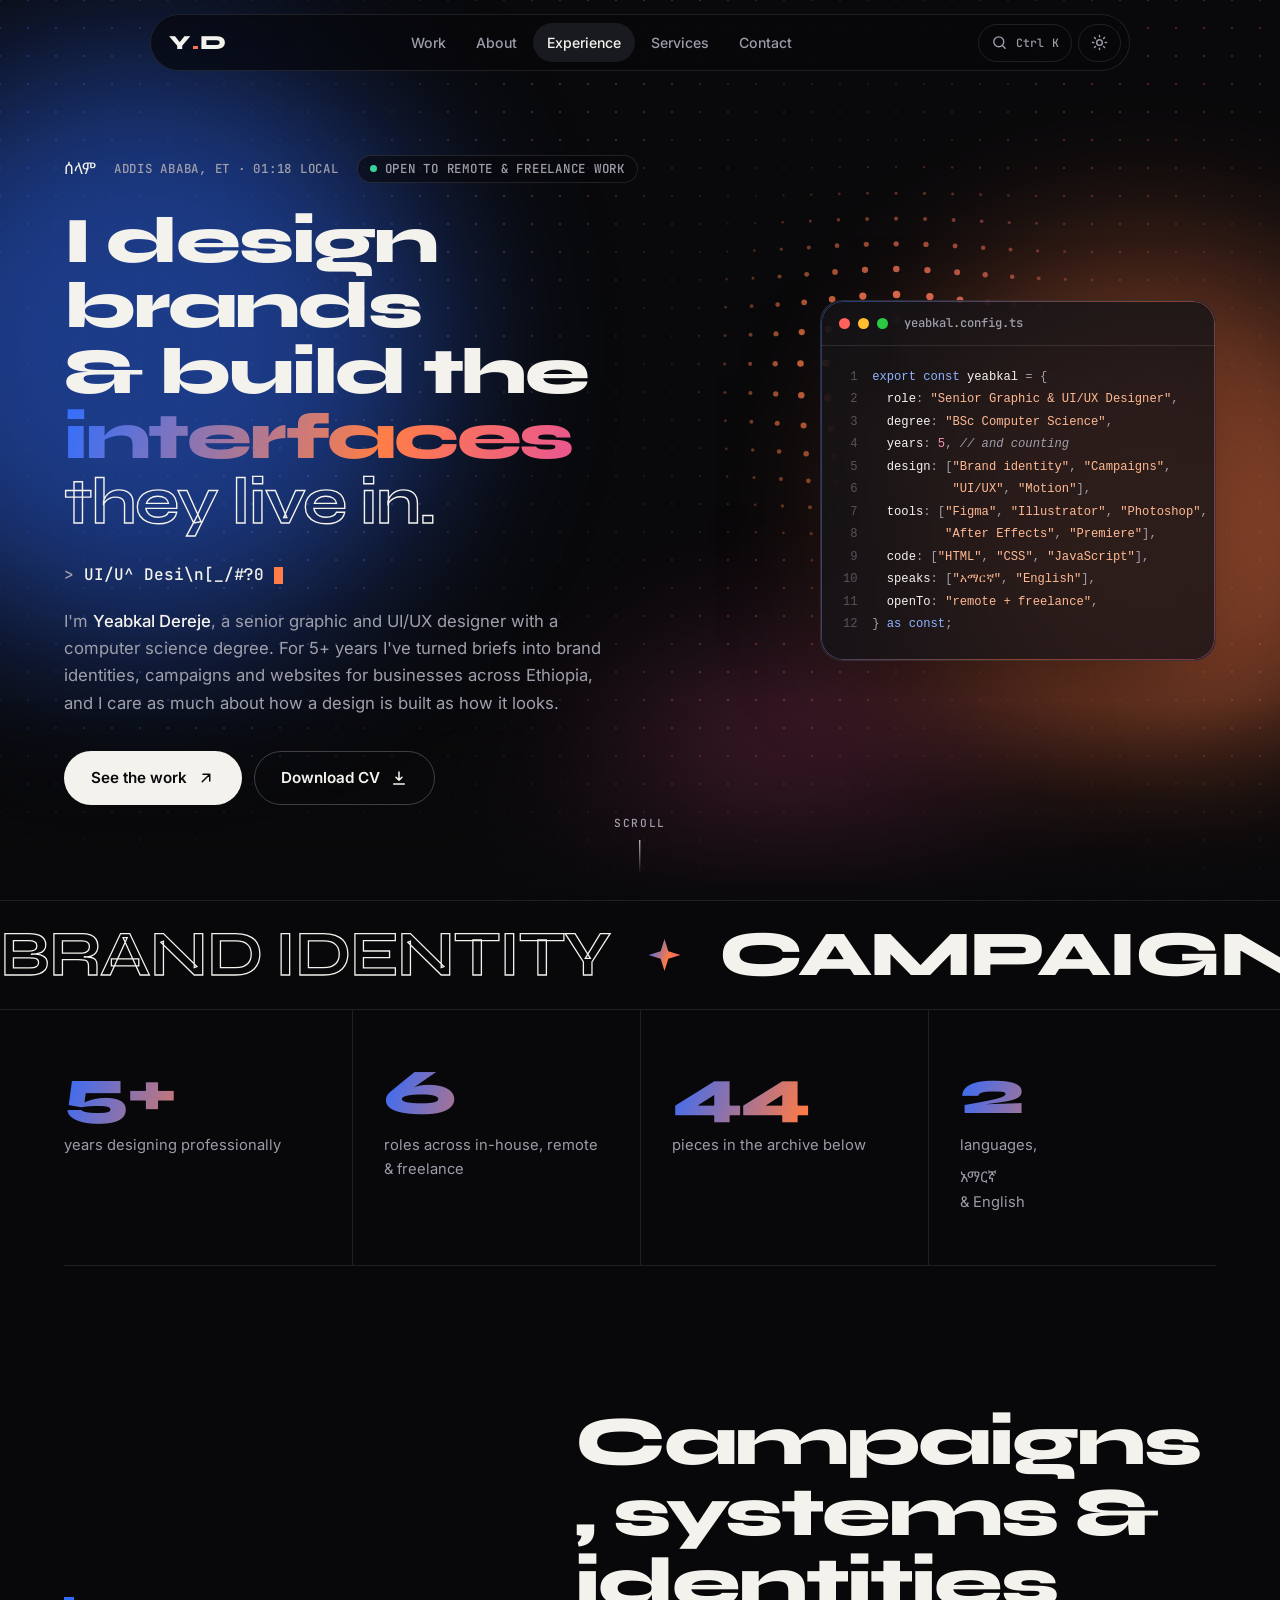
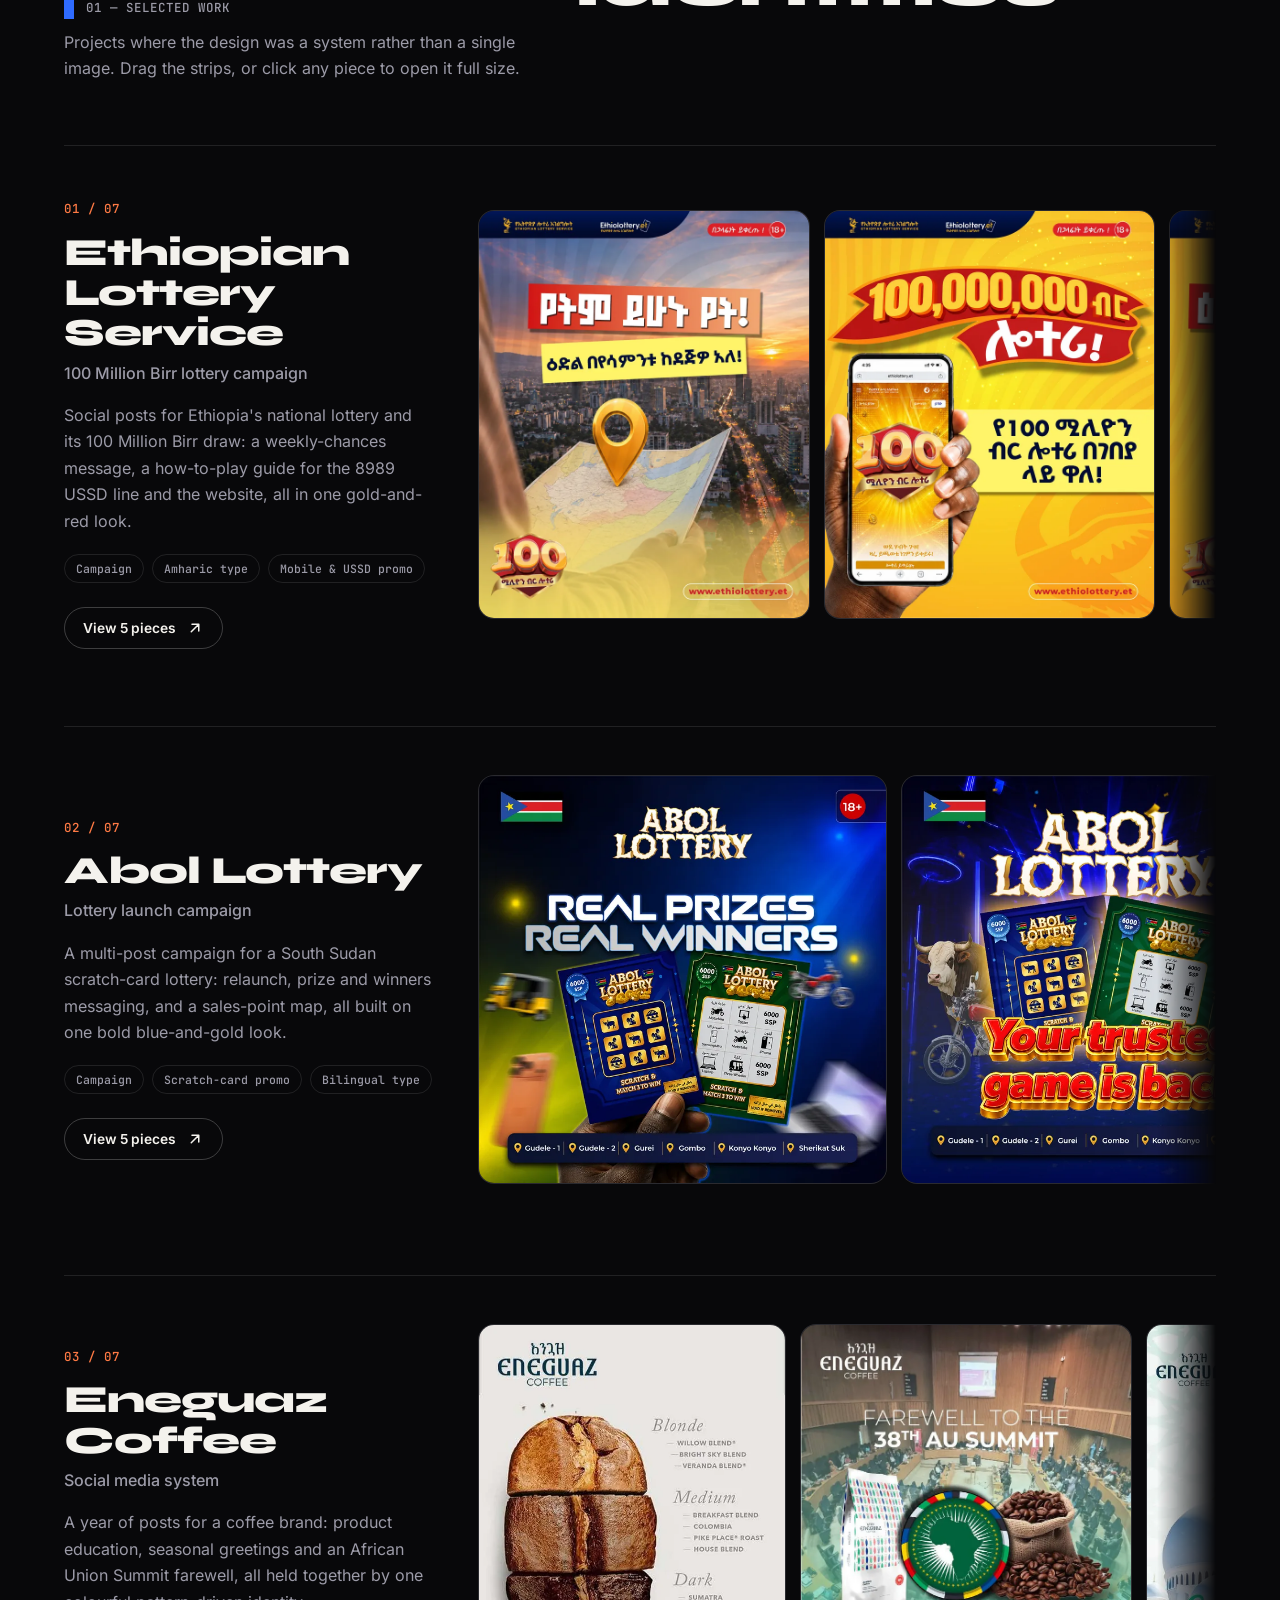
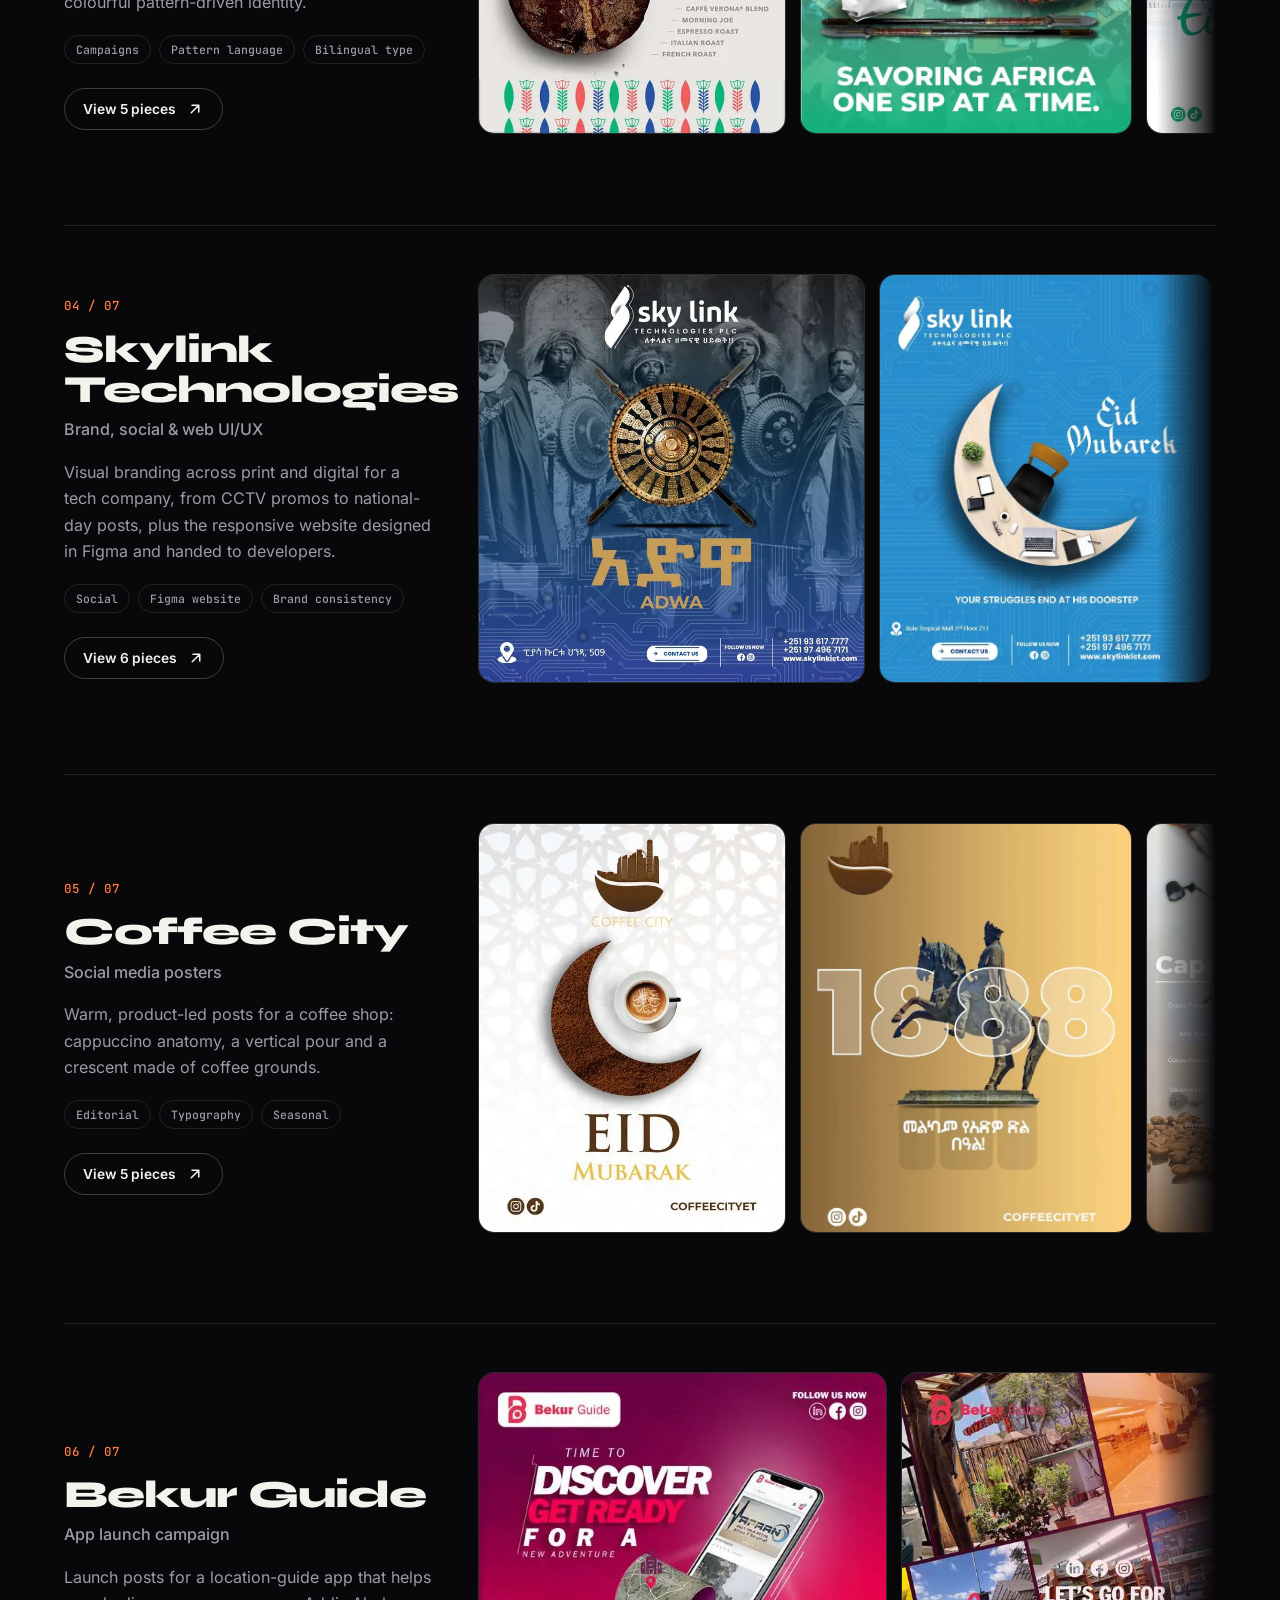
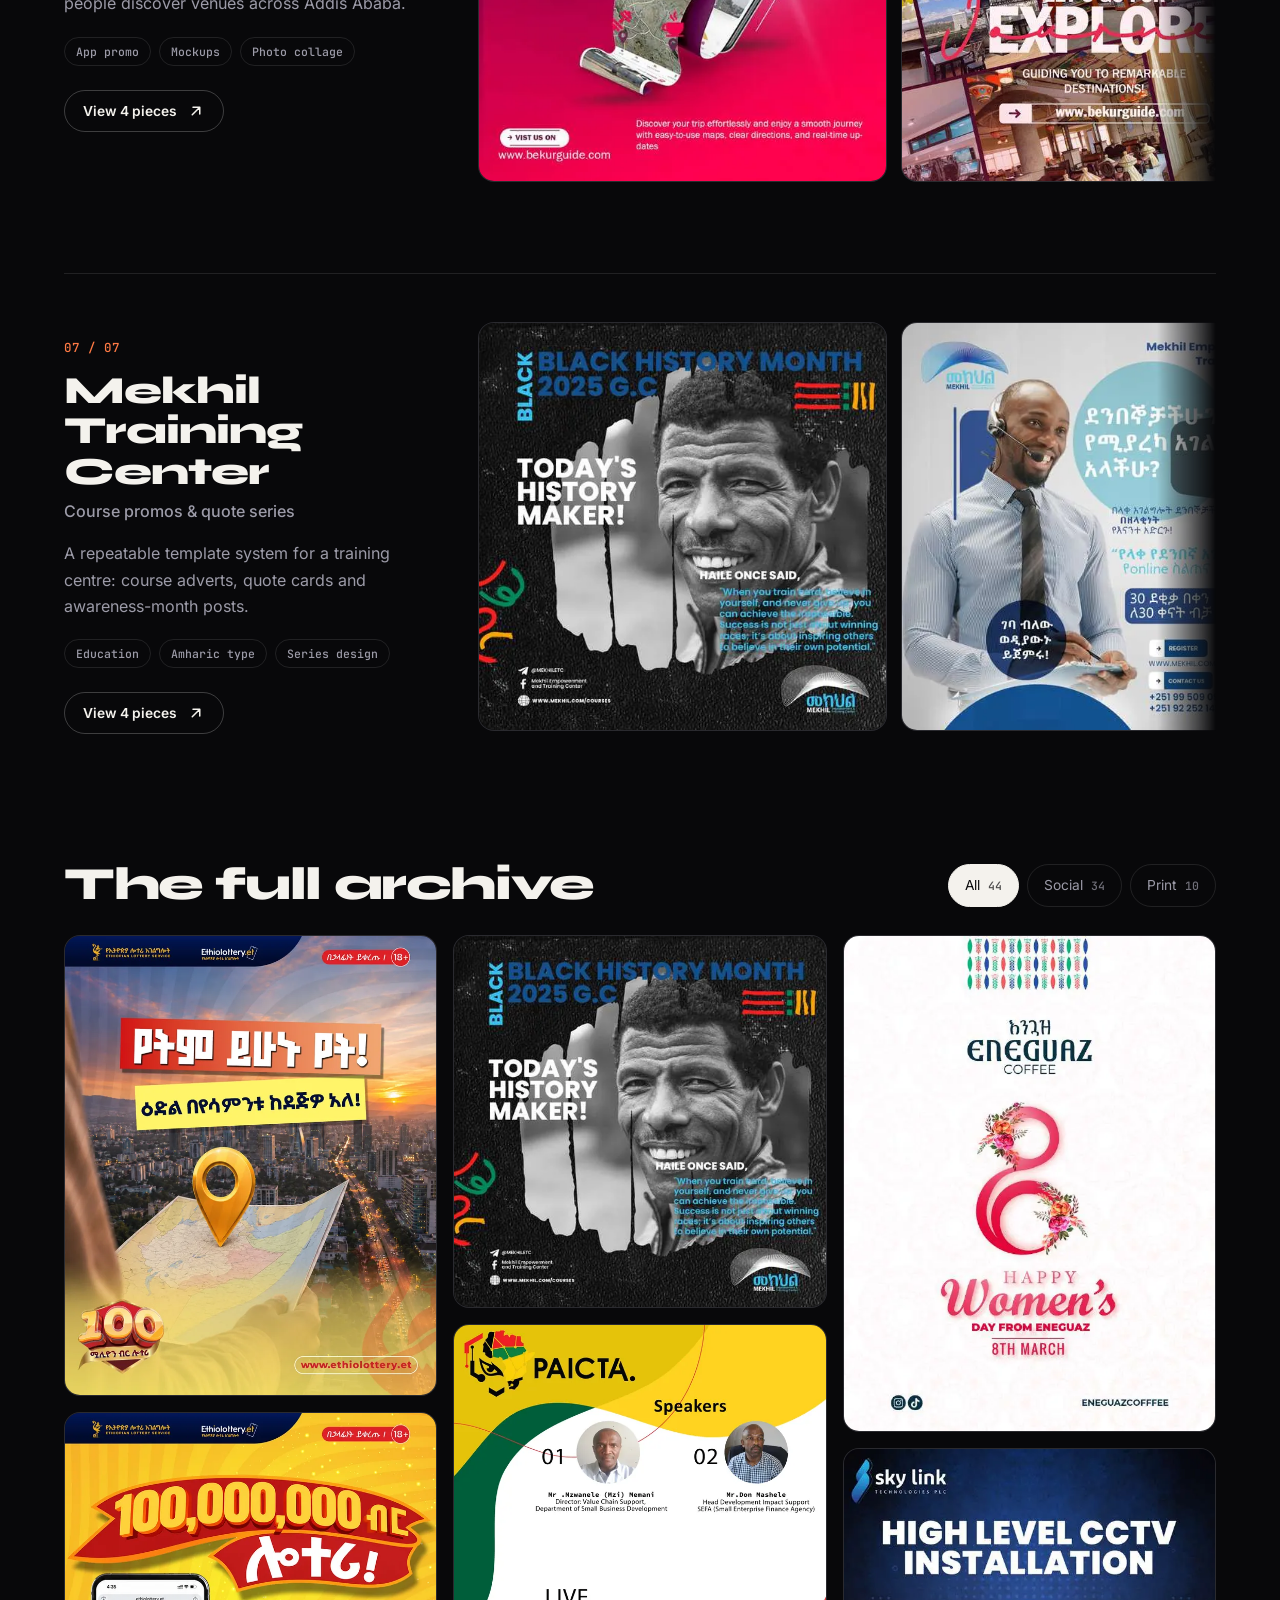
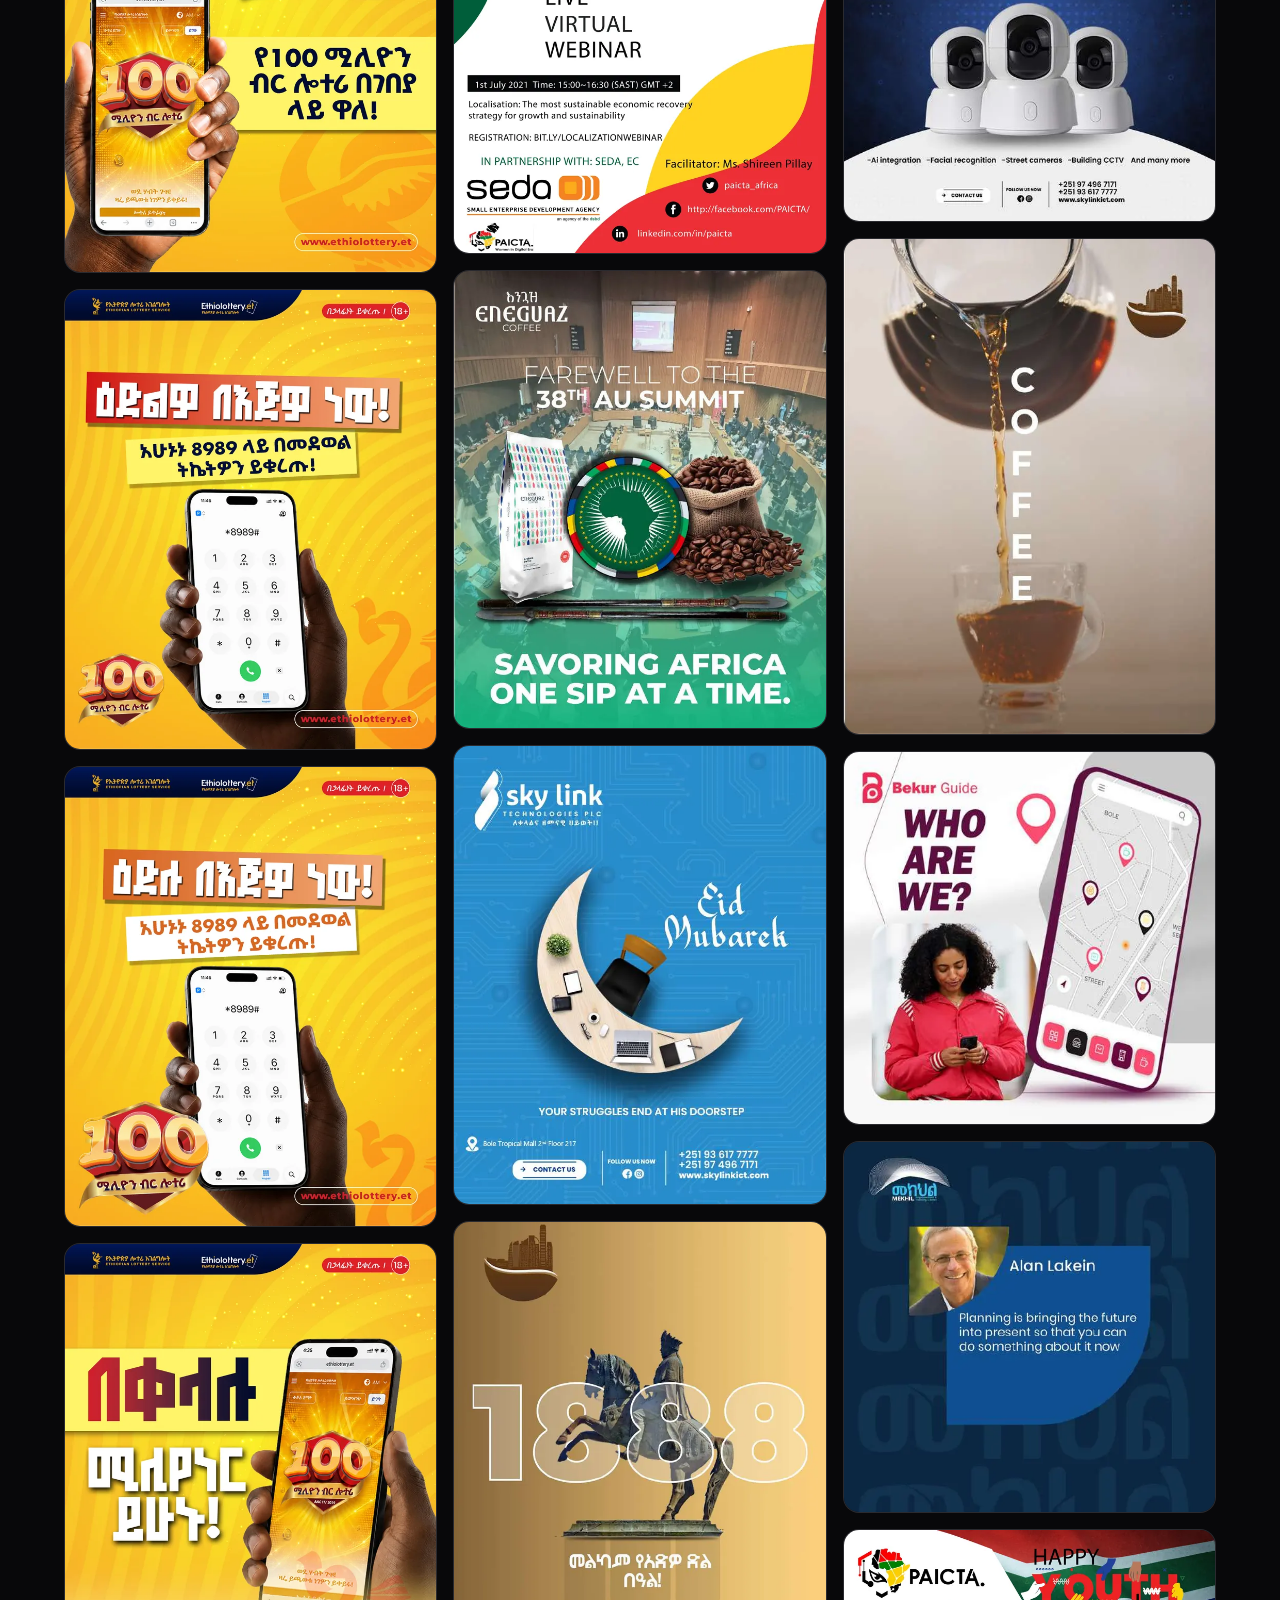
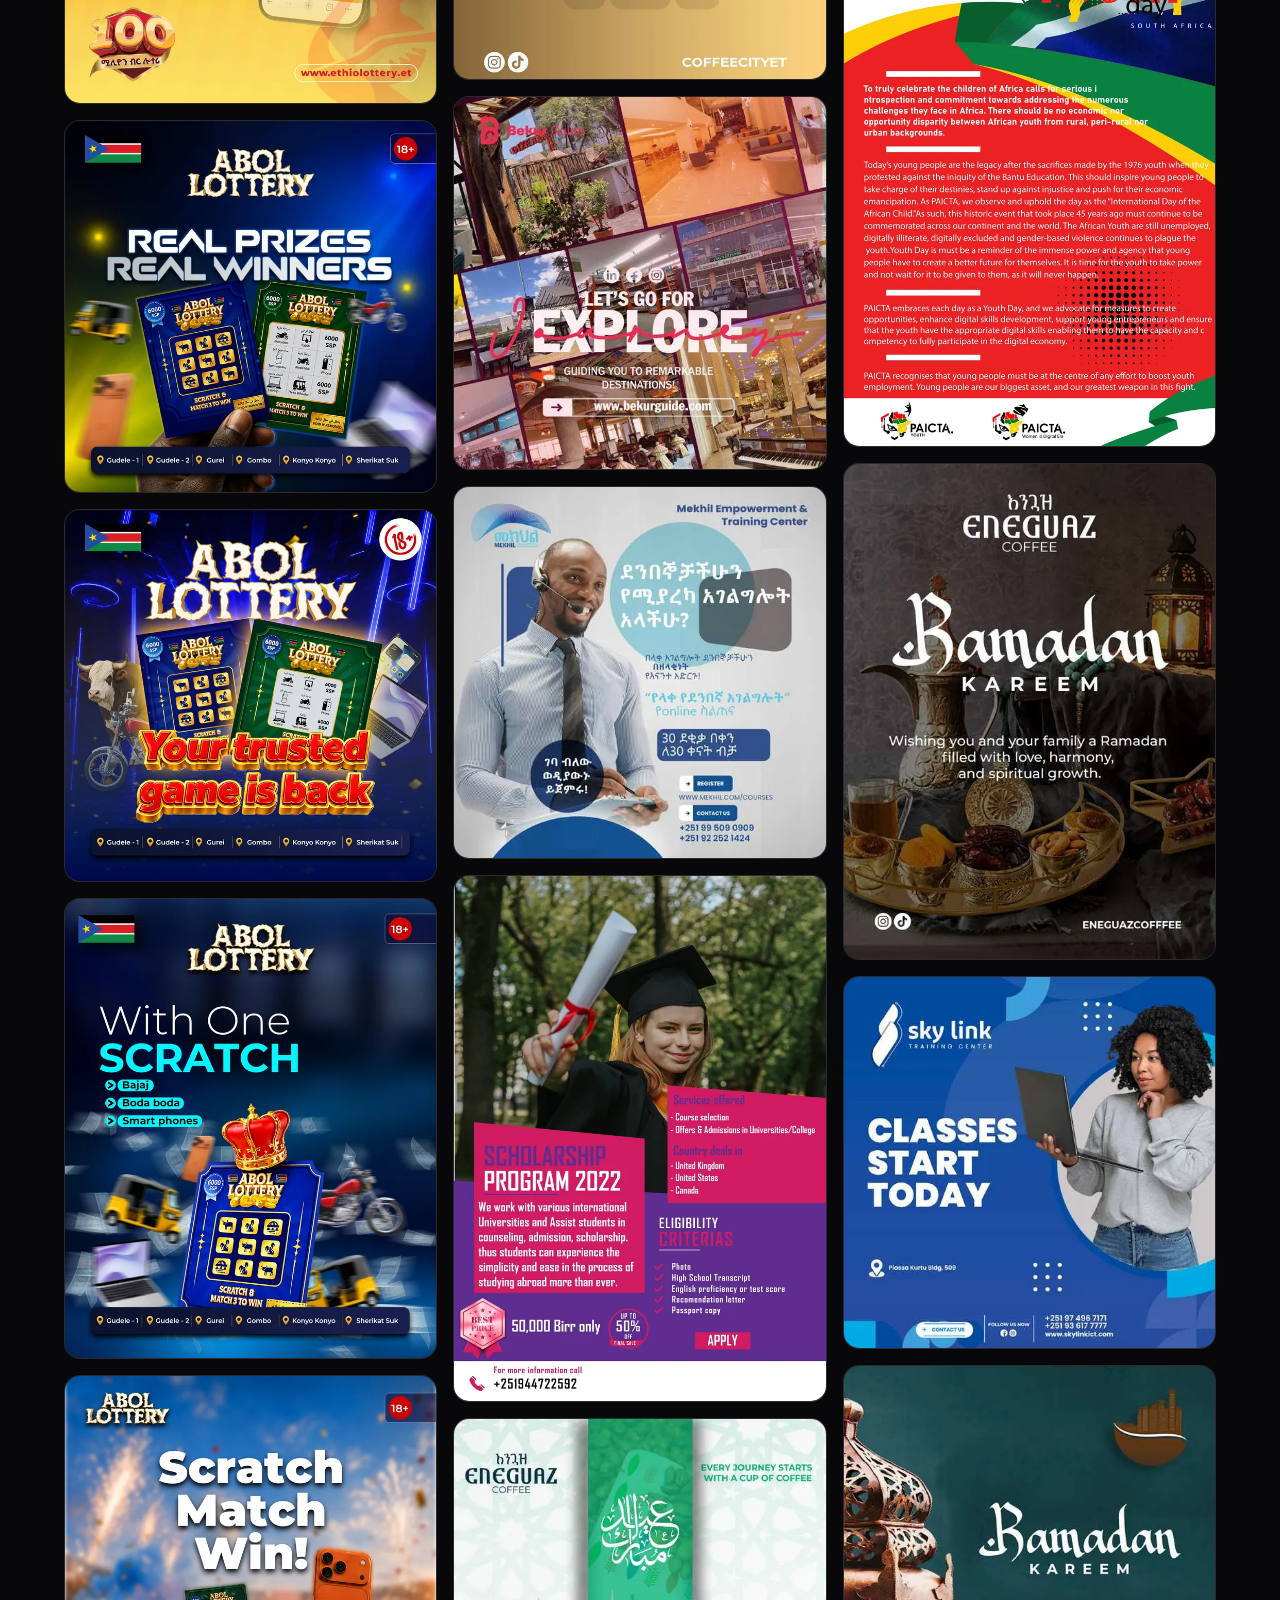
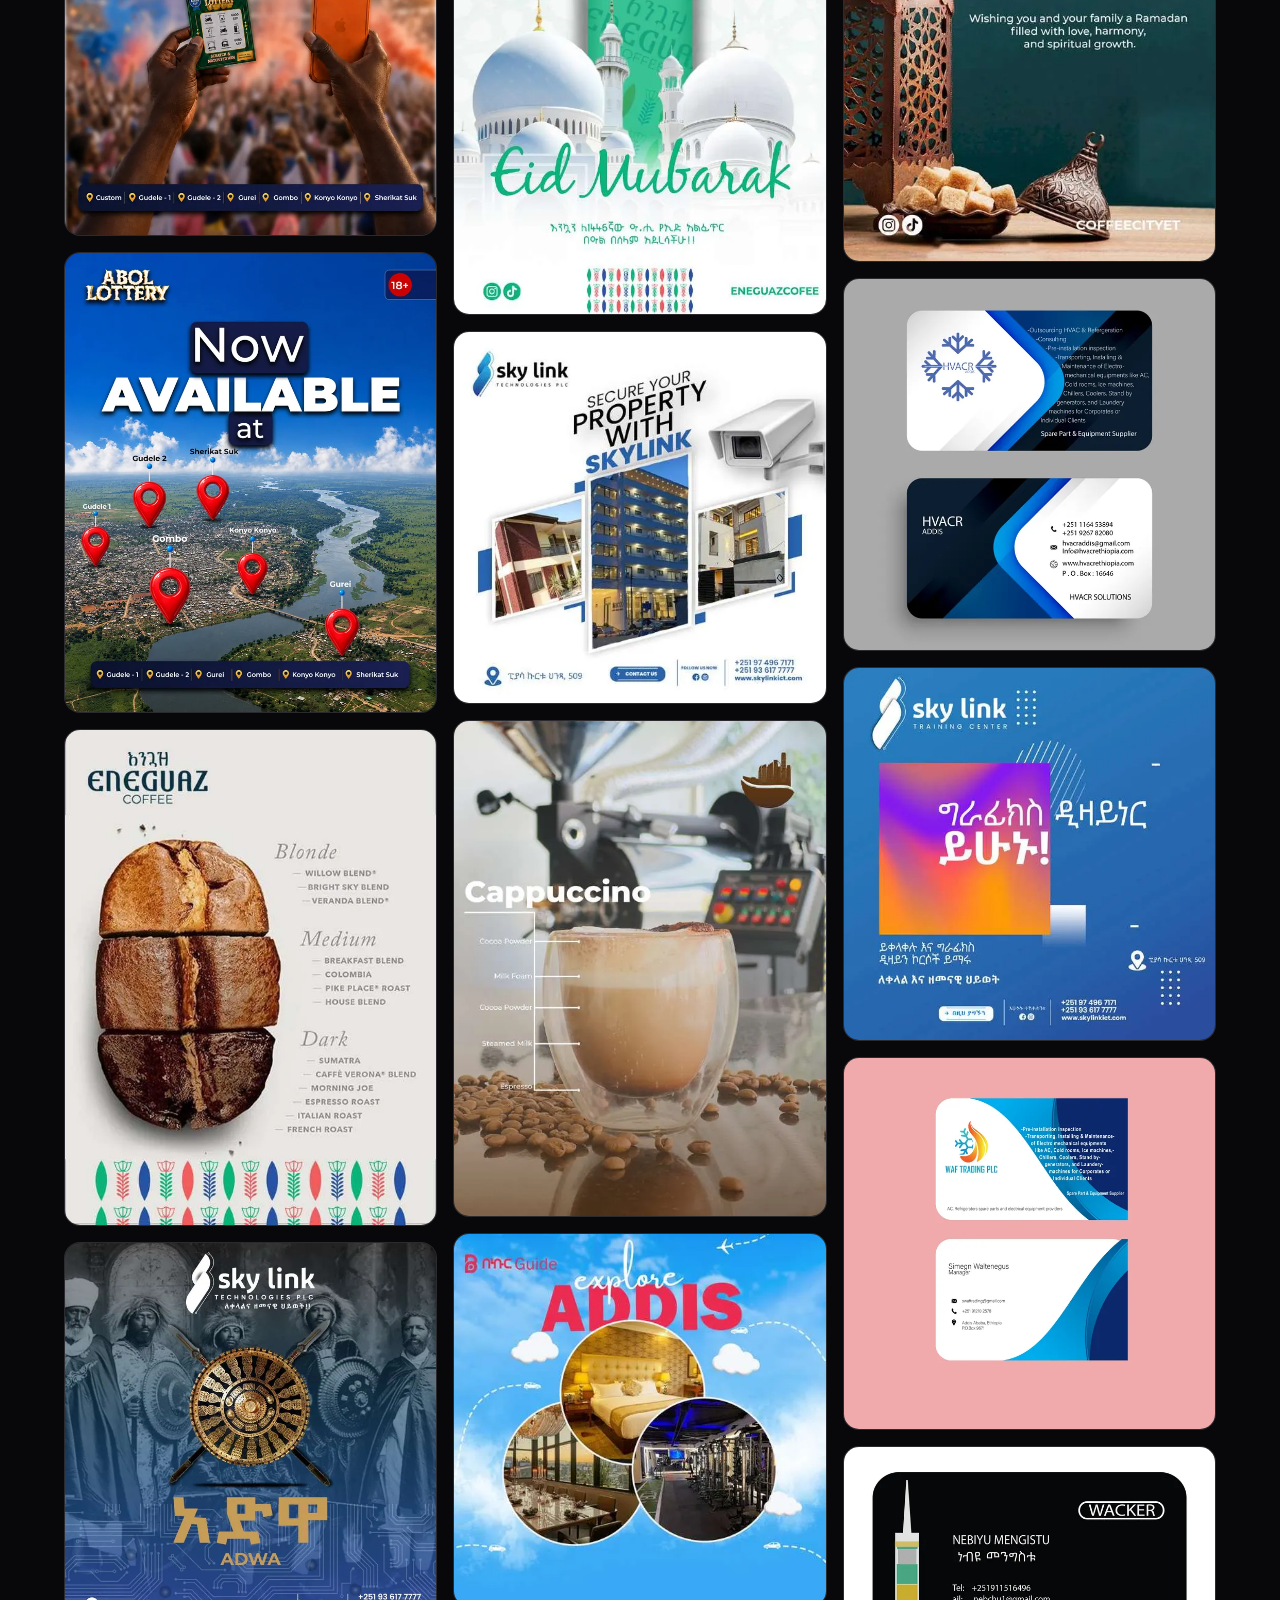
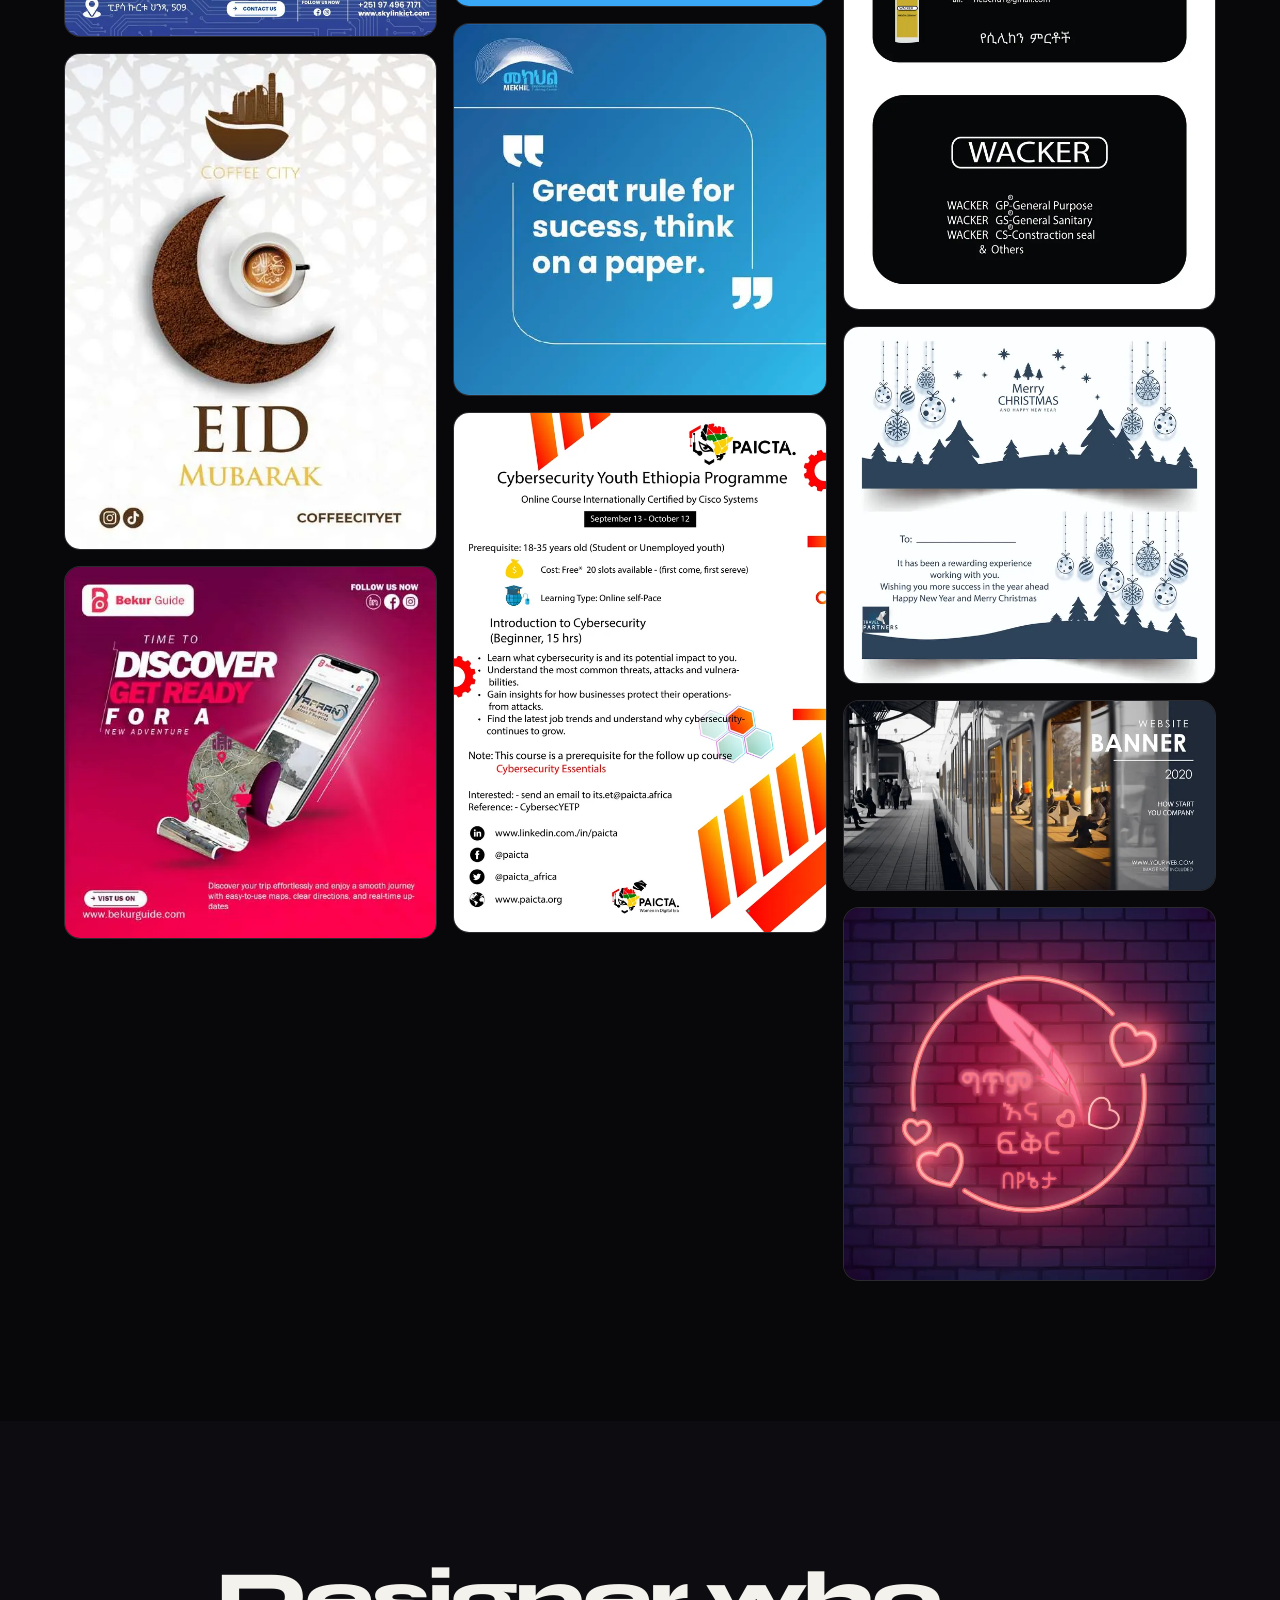
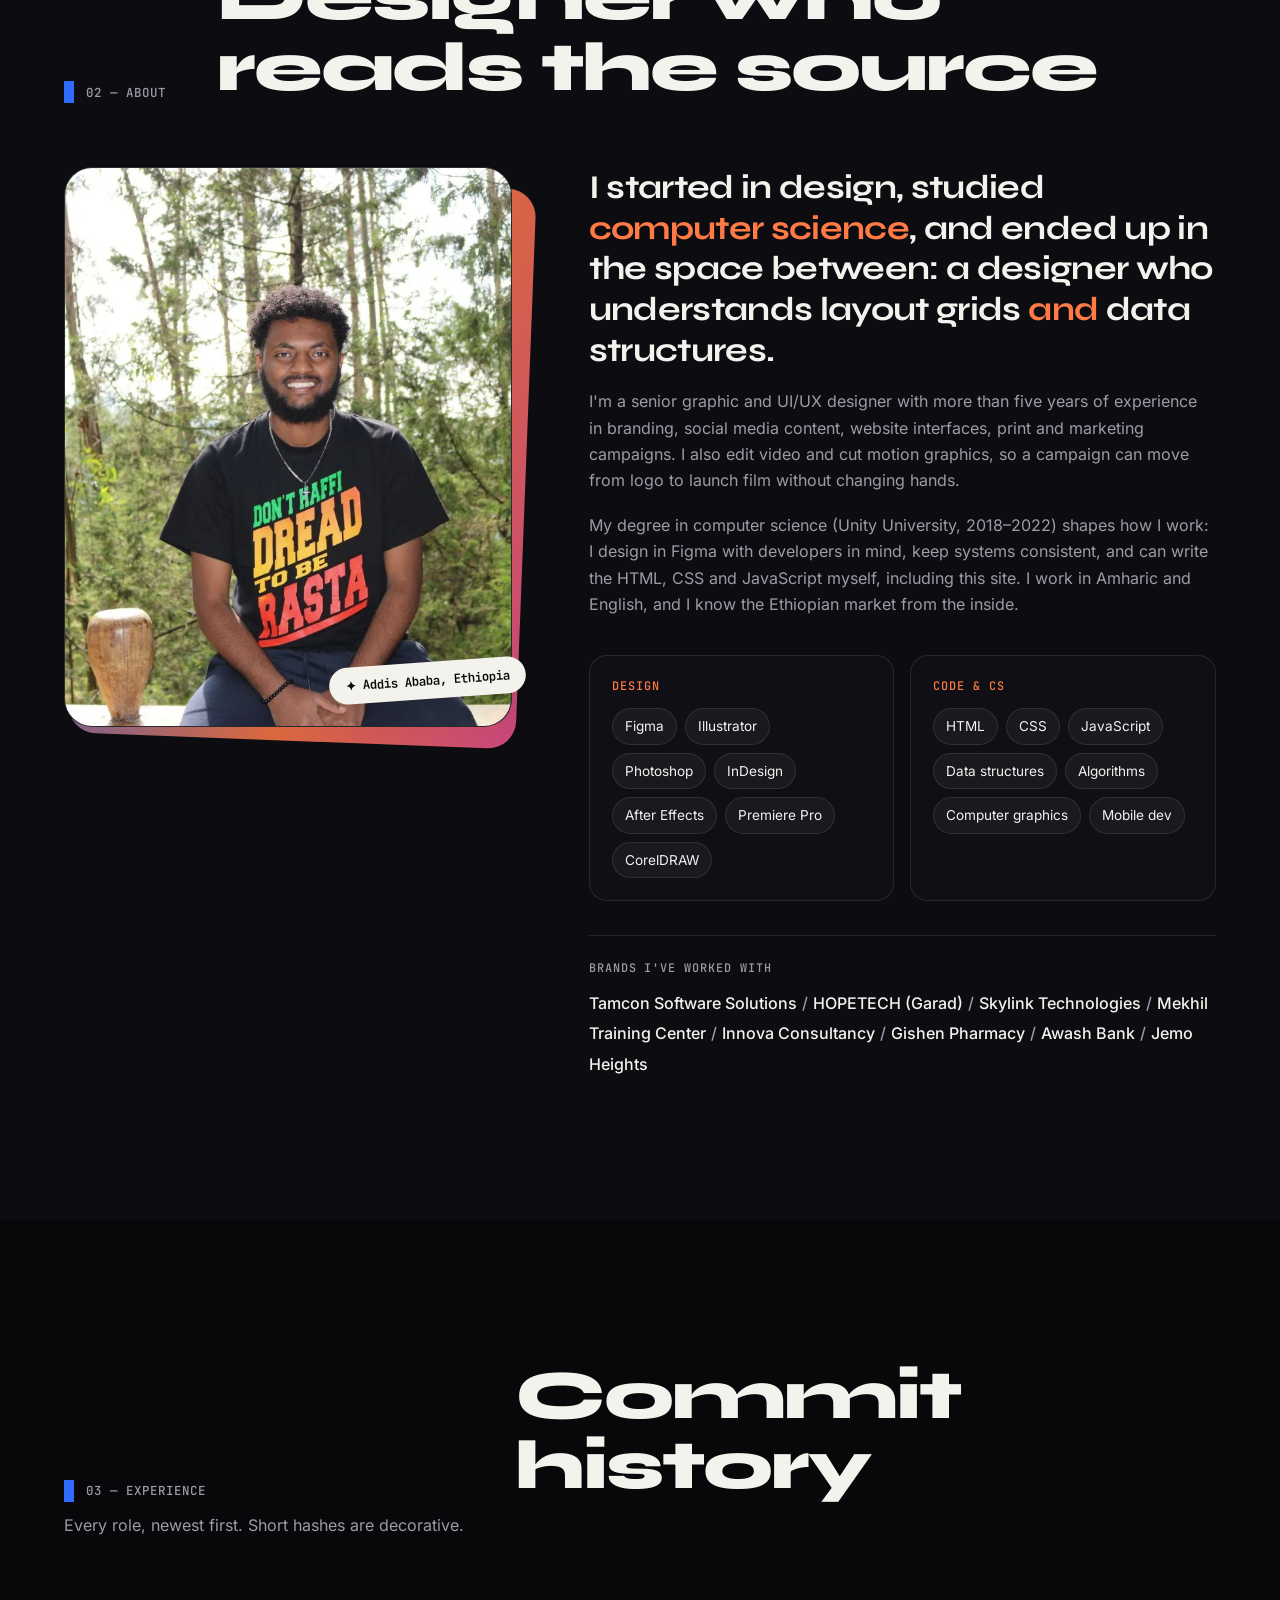
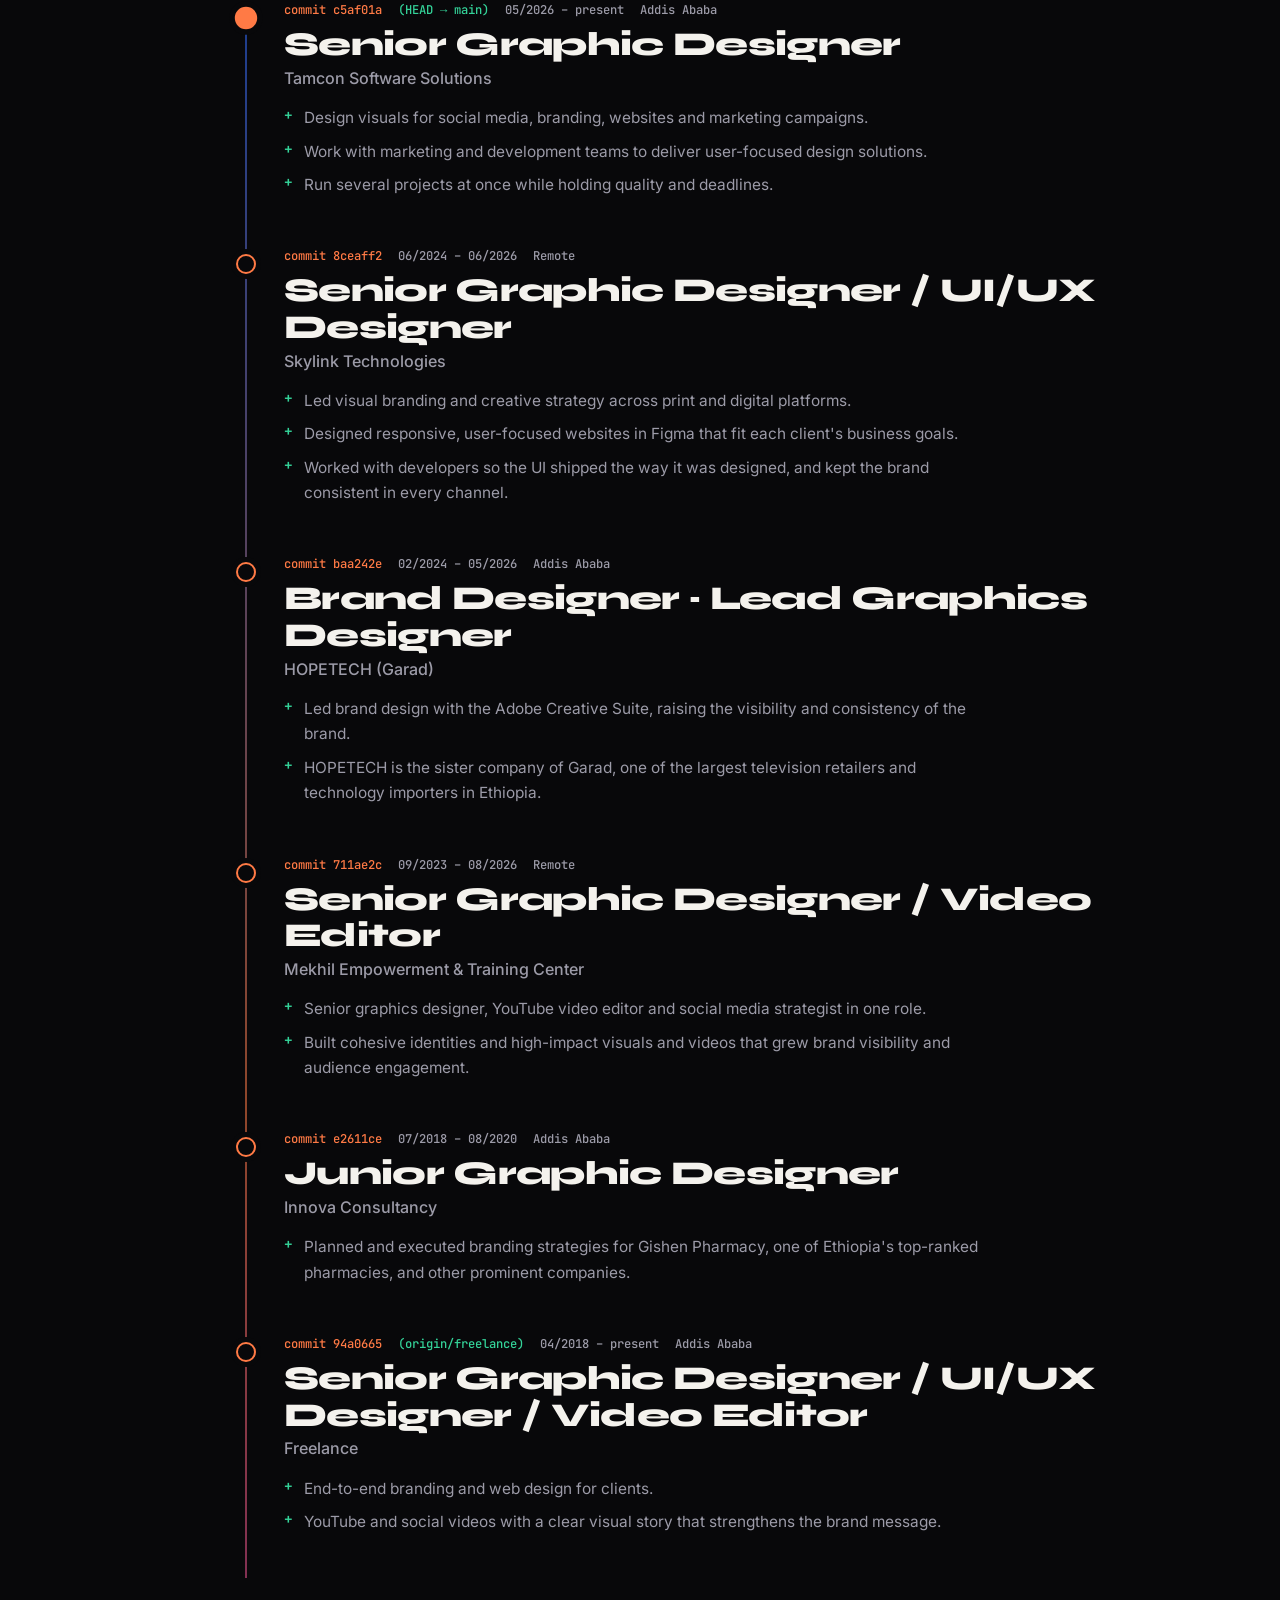
==== commit 1bff9c70: "Responsive fixes: 320px overflow, 44px tap targets, 2-col phone archive, contact heading fit, stale " ====
--- a/index.html
+++ b/index.html
@@ -136,7 +136,7 @@
       <div class="stats reveal">
         <div class="stat"><b data-count="5" data-suffix="+">5+</b><span>years designing professionally</span></div>
         <div class="stat"><b data-count="6">6</b><span>roles across in-house, remote &amp; freelance</span></div>
-        <div class="stat"><b data-count="0" id="works-count">59</b><span>pieces in the archive below</span></div>
+        <div class="stat"><b data-count="0" id="works-count">44</b><span>pieces in the archive below</span></div>
         <div class="stat"><b>2</b><span>languages, <span lang="am">አማርኛ</span> &amp; English</span></div>
       </div>
     </div>
@@ -147,7 +147,7 @@
         <div class="sec-head reveal">
           <div class="sec-label">01 — Selected work</div>
           <h2 class="sec-title" id="work-title">Campaigns, systems &amp; identities</h2>
-          <p class="sec-note">Five projects where the design was a system rather than a single image. Drag the strips, or click any piece to open it full size.</p>
+          <p class="sec-note">Projects where the design was a system rather than a single image. Drag the strips, or click any piece to open it full size.</p>
         </div>
 
         <div class="cases" id="cases"><noscript><p class="ns">Enable JavaScript to browse the work, or view the <a href="assets/Yeabkal_Dereje_CV.pdf">CV</a>.</p></noscript></div>
--- a/assets/css/style.css
+++ b/assets/css/style.css
@@ -269,7 +269,9 @@
 .sec-head { display: grid; grid-template-columns: auto 1fr; gap: 10px clamp(20px, 4vw, 56px); align-items: end; margin-bottom: clamp(36px, 5vw, 70px); }
 .sec-label { font: 500 .78rem var(--f-mono); letter-spacing: .08em; text-transform: uppercase; color: var(--muted); display: flex; align-items: center; gap: 12px; }
 .sec-label::before { content: ""; width: 10px; height: 22px; background: var(--blue); } /* the blue block from the deck */
-.sec-title { font: 800 clamp(2.2rem, 5.4vw, 4.6rem)/1 var(--f-display); letter-spacing: -.03em; }
+.sec-title { font: 800 clamp(1.85rem, 5.4vw, 4.6rem)/1.02 var(--f-display); letter-spacing: -.03em; overflow-wrap: anywhere; hyphens: auto; }
+.sec-head > * { min-width: 0; }
+@media (max-width: 380px) { .sec-title { font-size: 1.7rem; } }
 .sec-note { max-width: 46ch; color: var(--muted); justify-self: end; }
 @media (max-width: 820px) { .sec-head { grid-template-columns: 1fr; } .sec-note { justify-self: start; } }
 
@@ -307,7 +309,7 @@
 .archive-head h3 { font: 800 clamp(1.8rem, 3.6vw, 3rem)/1 var(--f-display); letter-spacing: -.03em; }
 .filters { display: flex; flex-wrap: wrap; gap: 8px; }
 .chip { padding: 9px 16px; border: 1px solid var(--line); border-radius: 999px; font-size: .86rem; color: var(--muted); transition: all .25s; display: inline-flex; gap: 8px; align-items: center; }
-.chip sup { font: 500 .66rem var(--f-mono); opacity: .7; }
+.chip sup { font: 500 .72rem var(--f-mono); opacity: .7; }
 .chip:hover { color: var(--text); border-color: var(--line-strong); }
 .chip[aria-pressed="true"] { background: var(--text); color: var(--bg); border-color: var(--text); }
 .grid { columns: 3 260px; column-gap: 16px; }
@@ -404,7 +406,7 @@
 .contact { position: relative; overflow: hidden; border-top: 1px solid var(--line); isolation: isolate; text-align: center; }
 .contact .blob { opacity: .32; }
 .contact .b1 { left: -15vw; top: -10vh; } .contact .b2 { right: -12vw; top: auto; bottom: -20vh; }
-.contact h2 { font: 800 clamp(2.6rem, 8.6vw, 8rem)/.95 var(--f-display); letter-spacing: -.04em; margin: 22px auto 0; max-width: 14ch; }
+.contact h2 { font: 800 clamp(1.8rem, 8.4vw, 8rem)/.95 var(--f-display); letter-spacing: -.04em; margin: 22px auto 0; max-width: 14ch; }
 .contact-lede { max-width: 54ch; margin: 28px auto 0; color: var(--muted); font-size: 1.08rem; }
 .mail-link { display: inline-block; margin-top: 44px; font: 700 clamp(1.3rem, 4.2vw, 3rem)/1.1 var(--f-display); letter-spacing: -.02em; padding-bottom: 6px; background: linear-gradient(var(--text), var(--text)) 0 100% / 100% 2px no-repeat; transition: background-size .5s var(--ease), color .3s; }
 .mail-link:hover { background-image: var(--grad); background-size: 100% 6px; }
@@ -472,3 +474,24 @@
   .marquee-track { animation: none; }
 }
 noscript .ns { padding: 40px; text-align: center; color: var(--muted); }
+
+/* ---------- responsive safety net ---------- */
+html, body { overflow-x: clip; }
+img, video, svg { max-width: 100%; }
+@media (pointer: coarse) {
+  .icon-btn { height: 44px; min-width: 44px; }
+  .cmdk-btn { width: 44px; }
+  .brand { min-height: 44px; padding: 0 6px; }
+  .chip { min-height: 44px; }
+  .nav { padding: 6px 6px 6px 14px; }
+}
+@media (max-width: 380px) { .hero h1, .hero-title { overflow-wrap: anywhere; } }
+
+/* two-up archive on phones: halves the scroll length */
+@media (max-width: 640px) {
+  .grid { columns: 2; column-gap: 10px; }
+  .card { margin-bottom: 10px; border-radius: 12px; }
+  .card .cap { padding: 22px 10px 8px; }
+  .cap b { font-size: .74rem; }
+  .cap small { display: none; }
+}
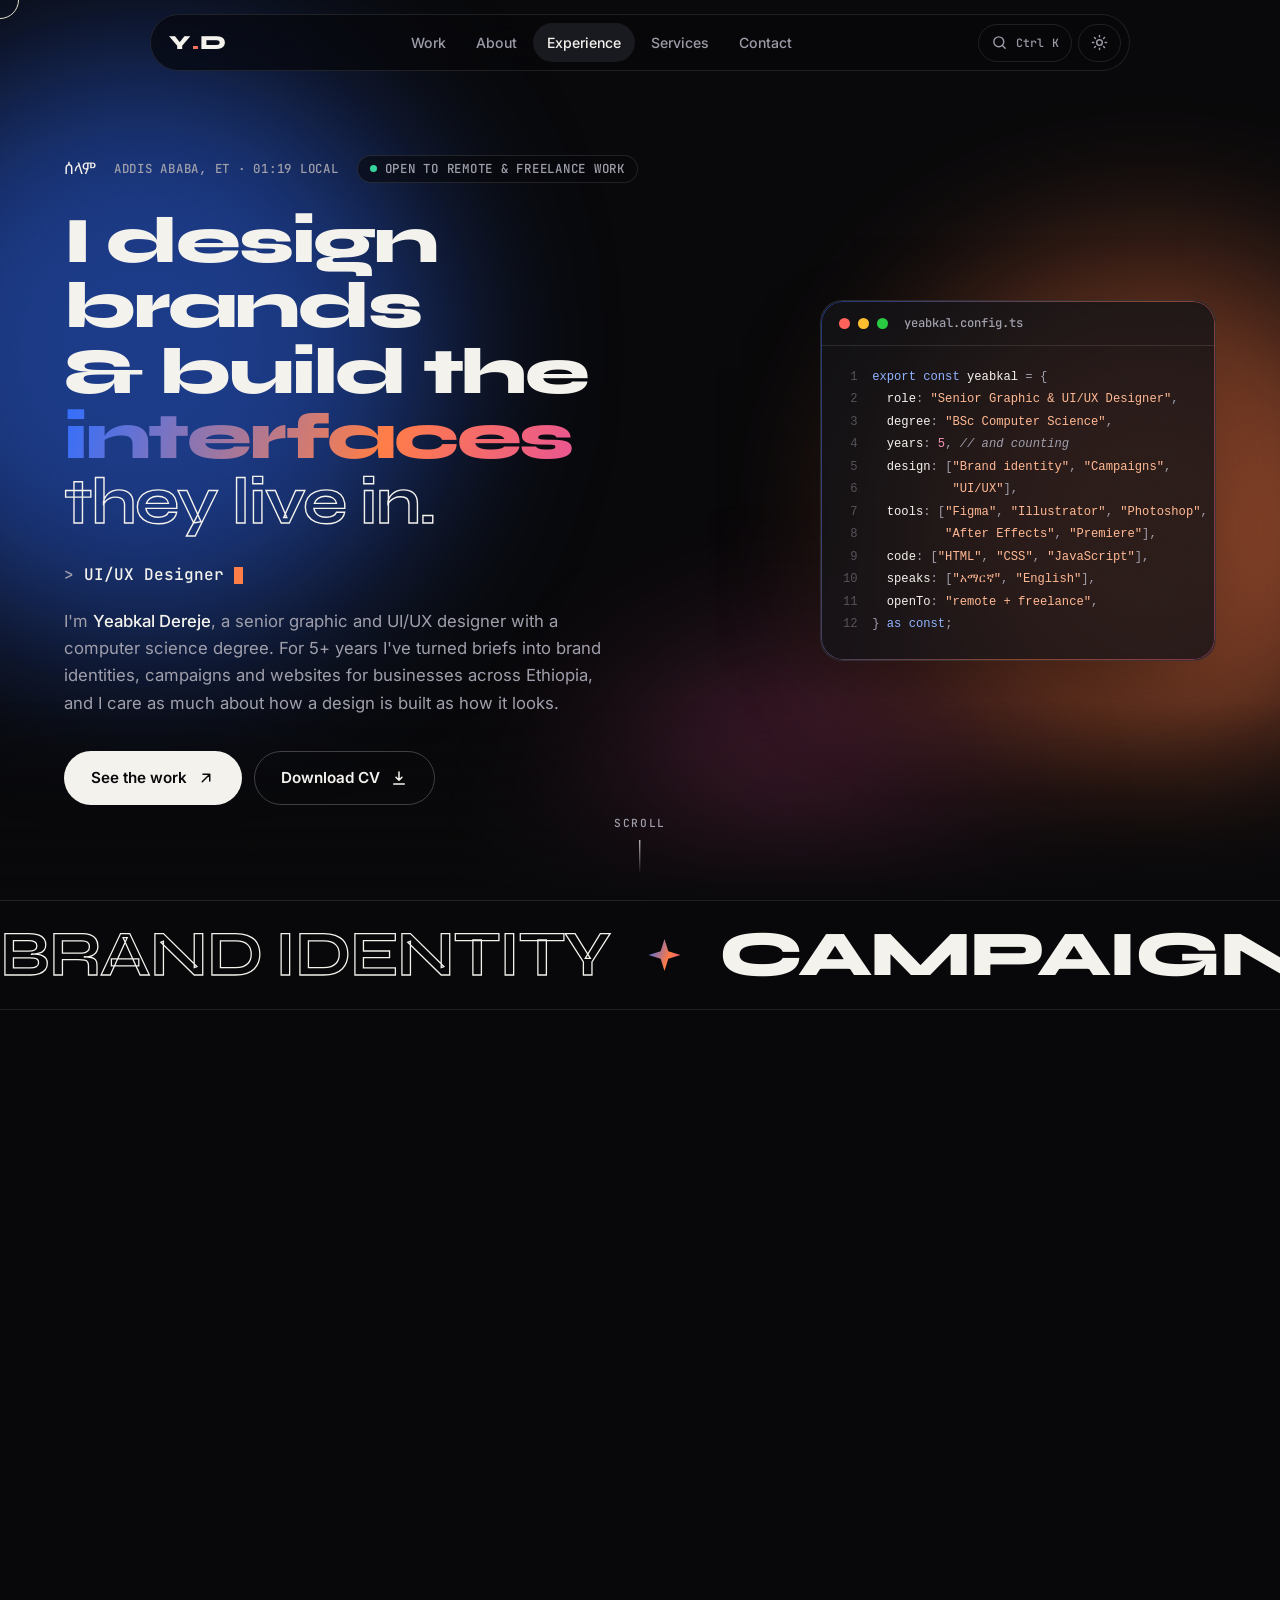
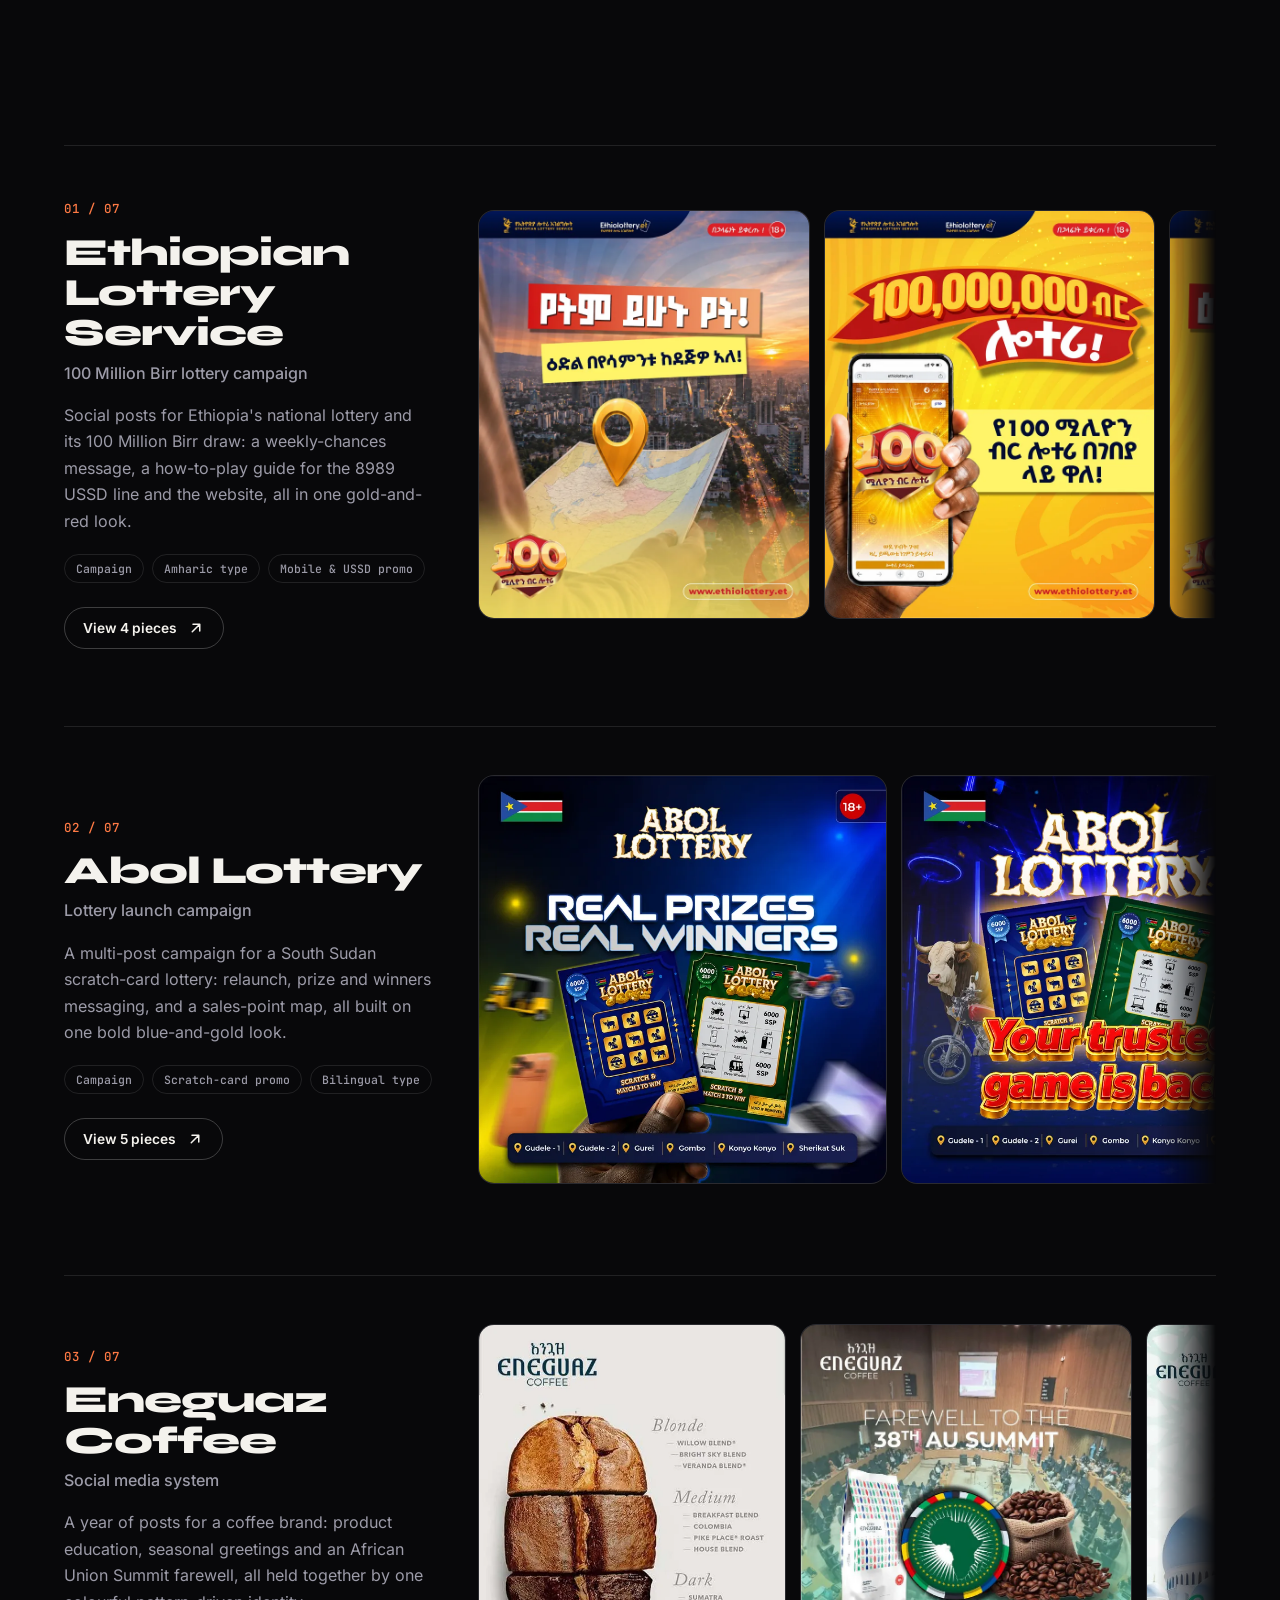
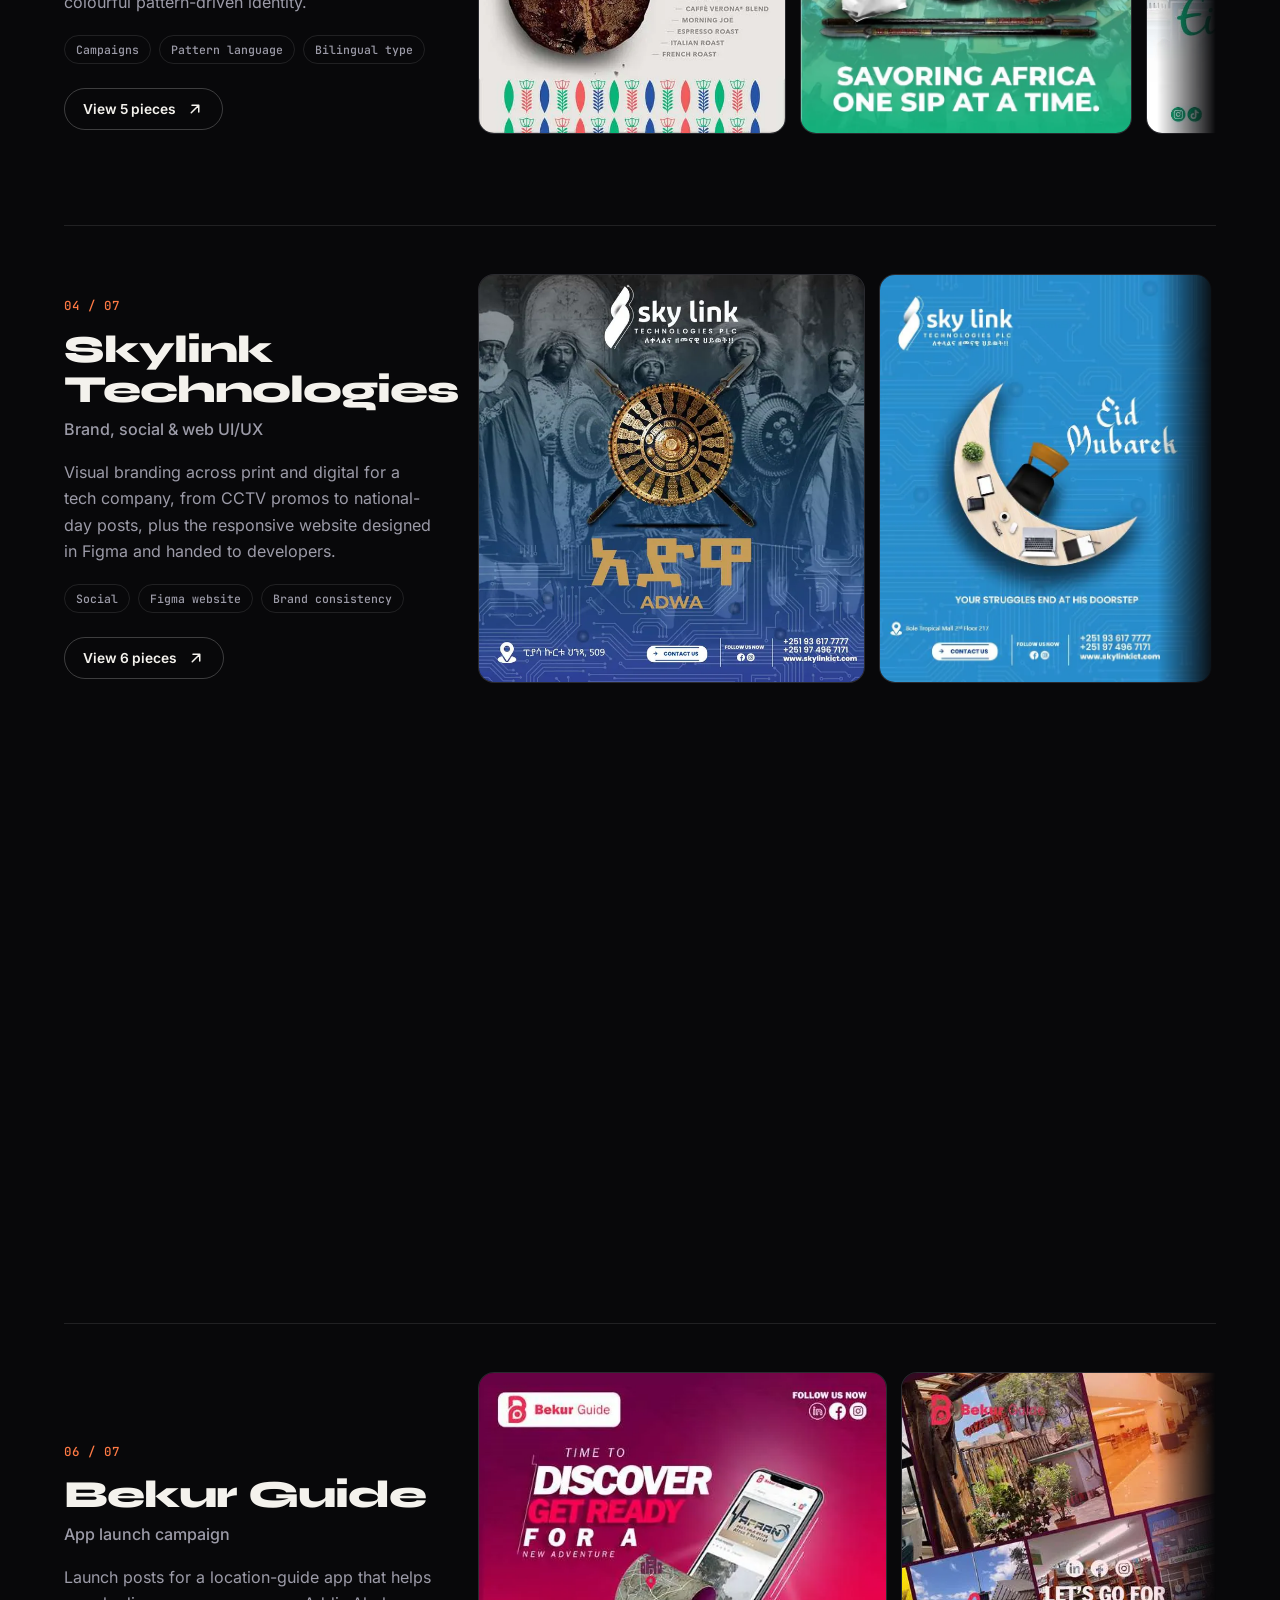
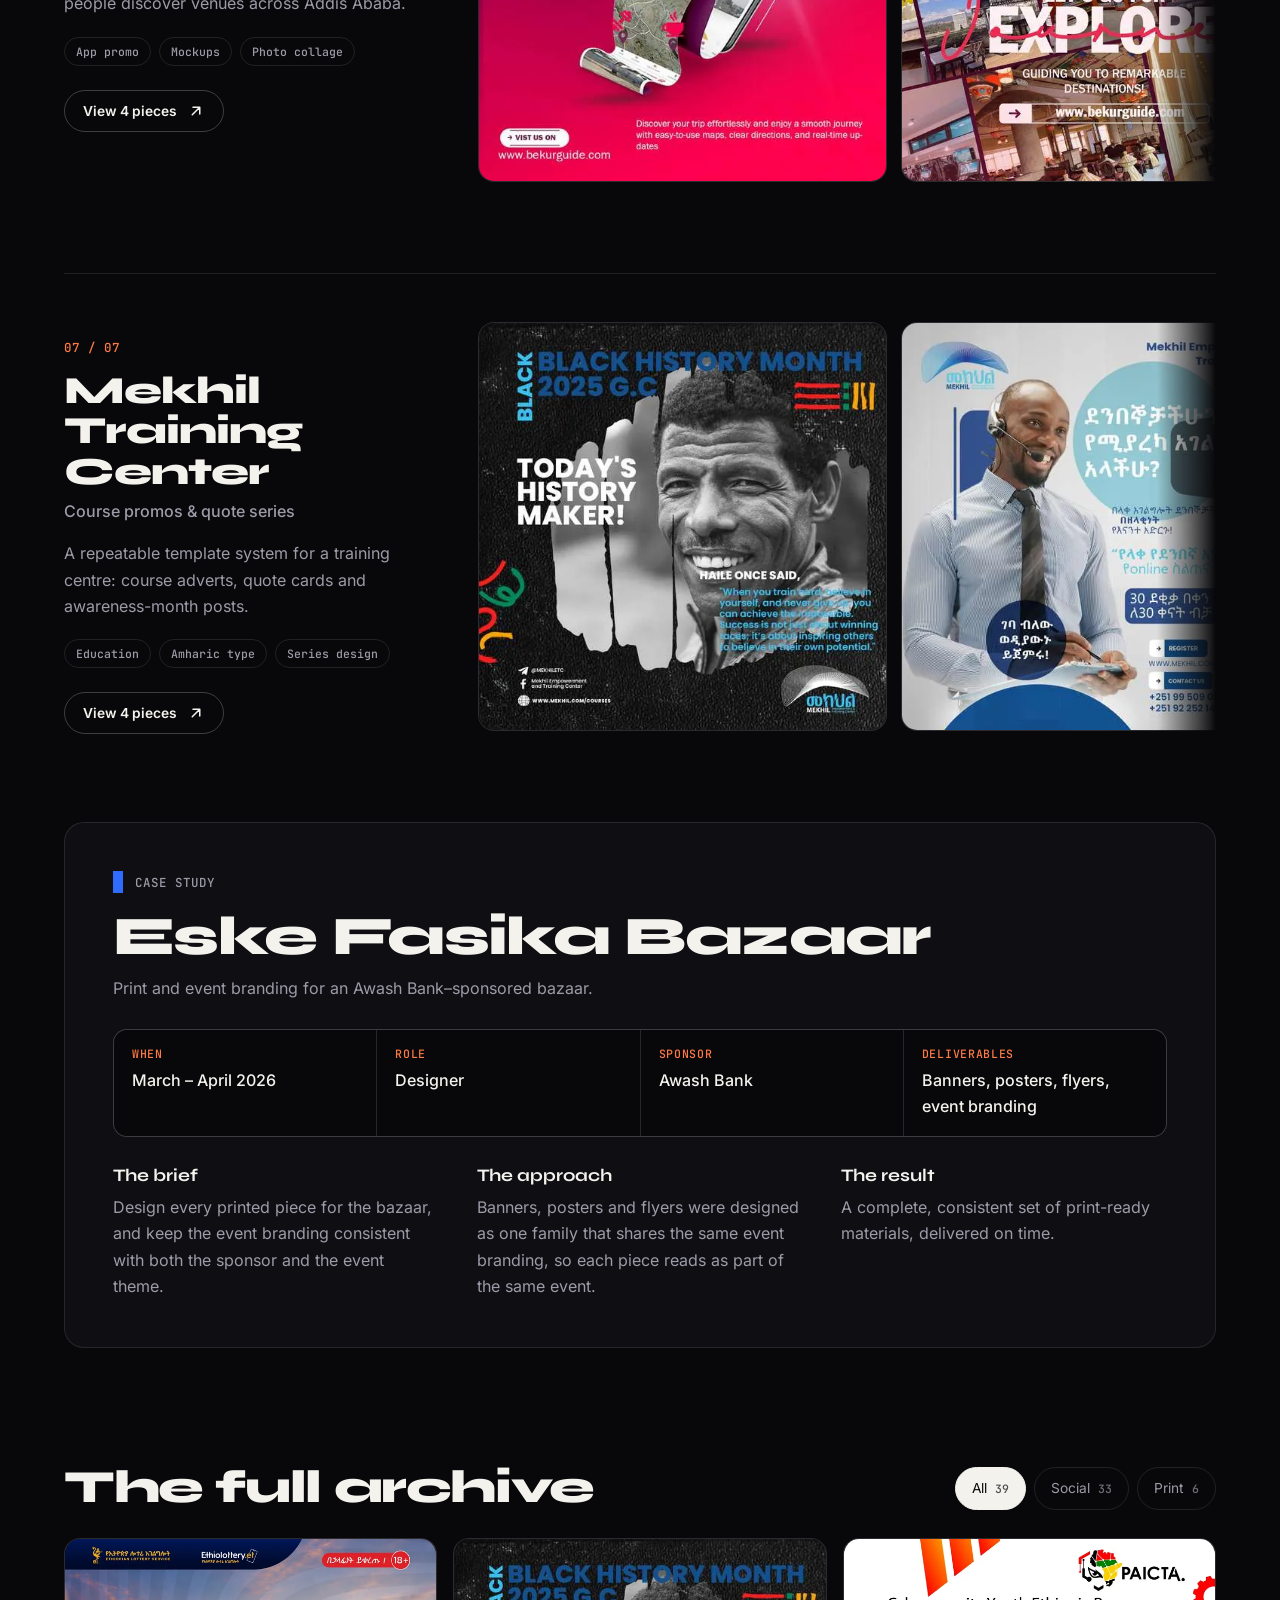
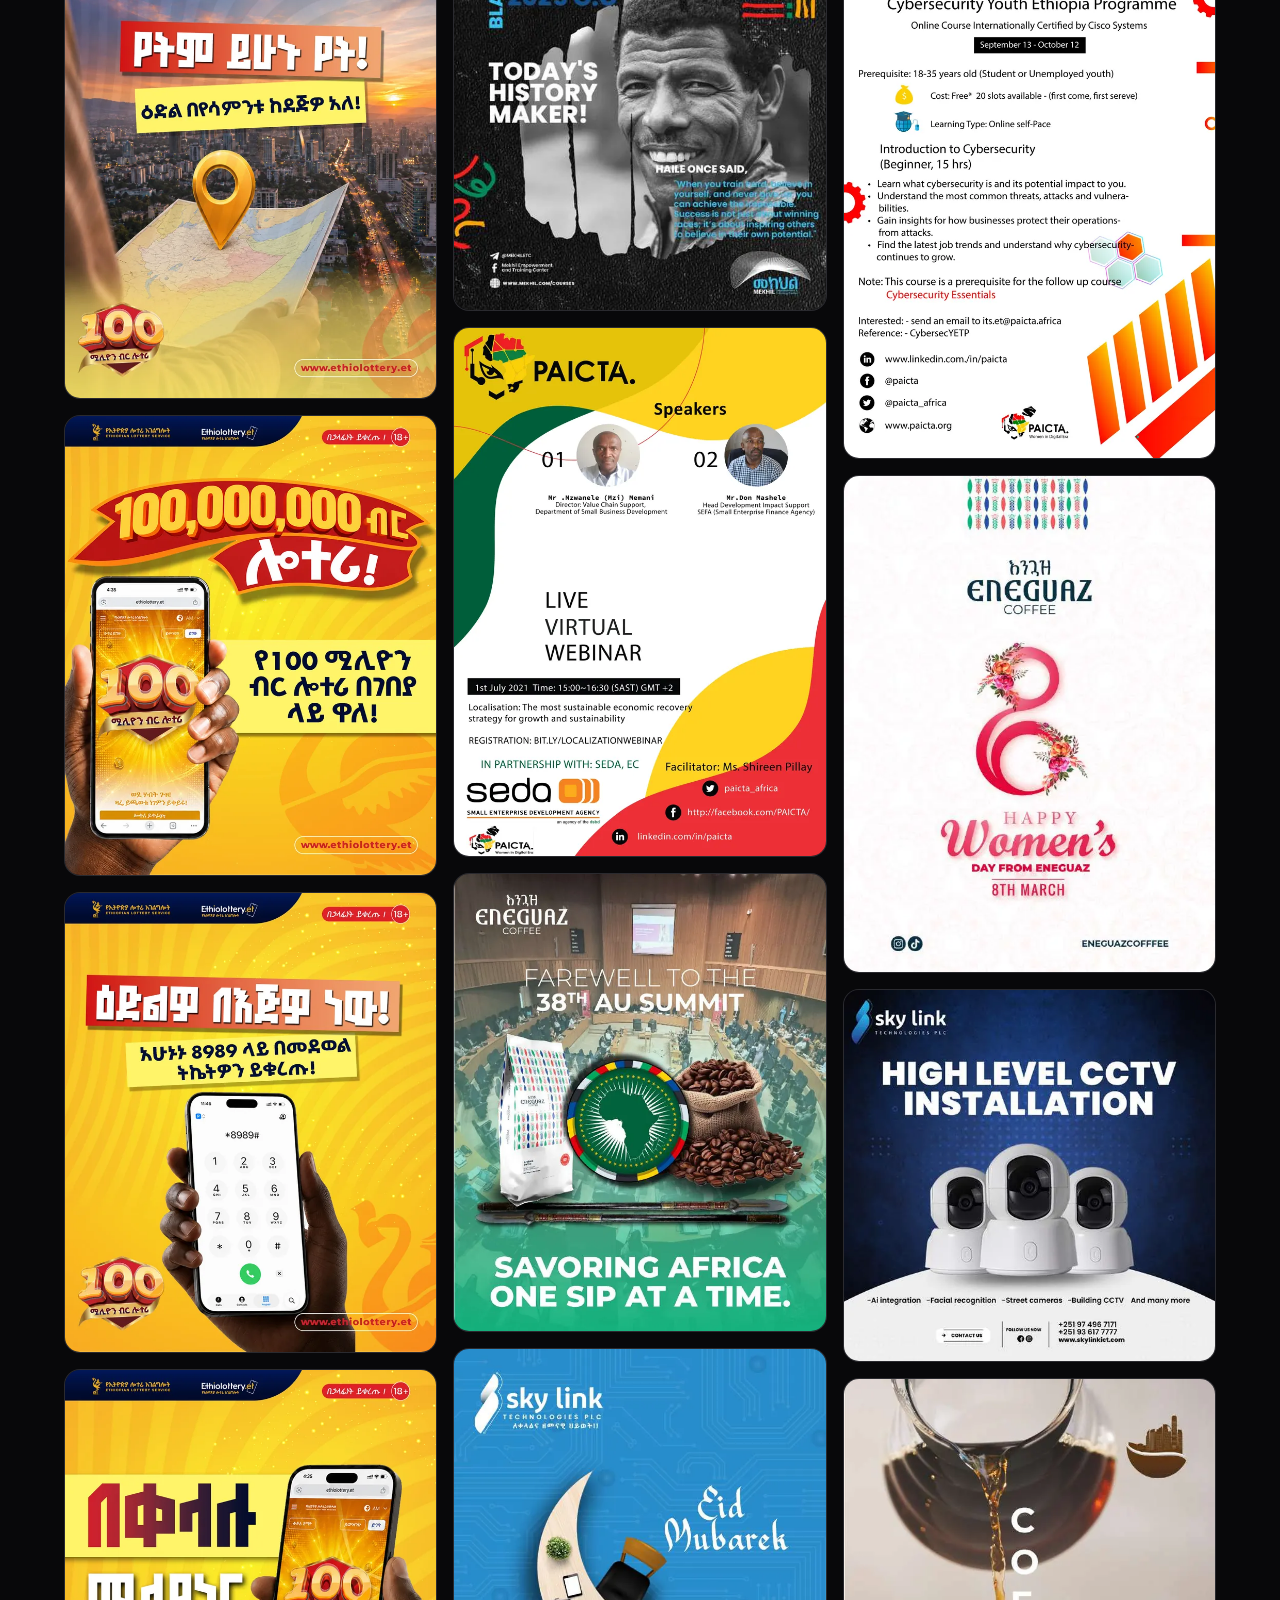
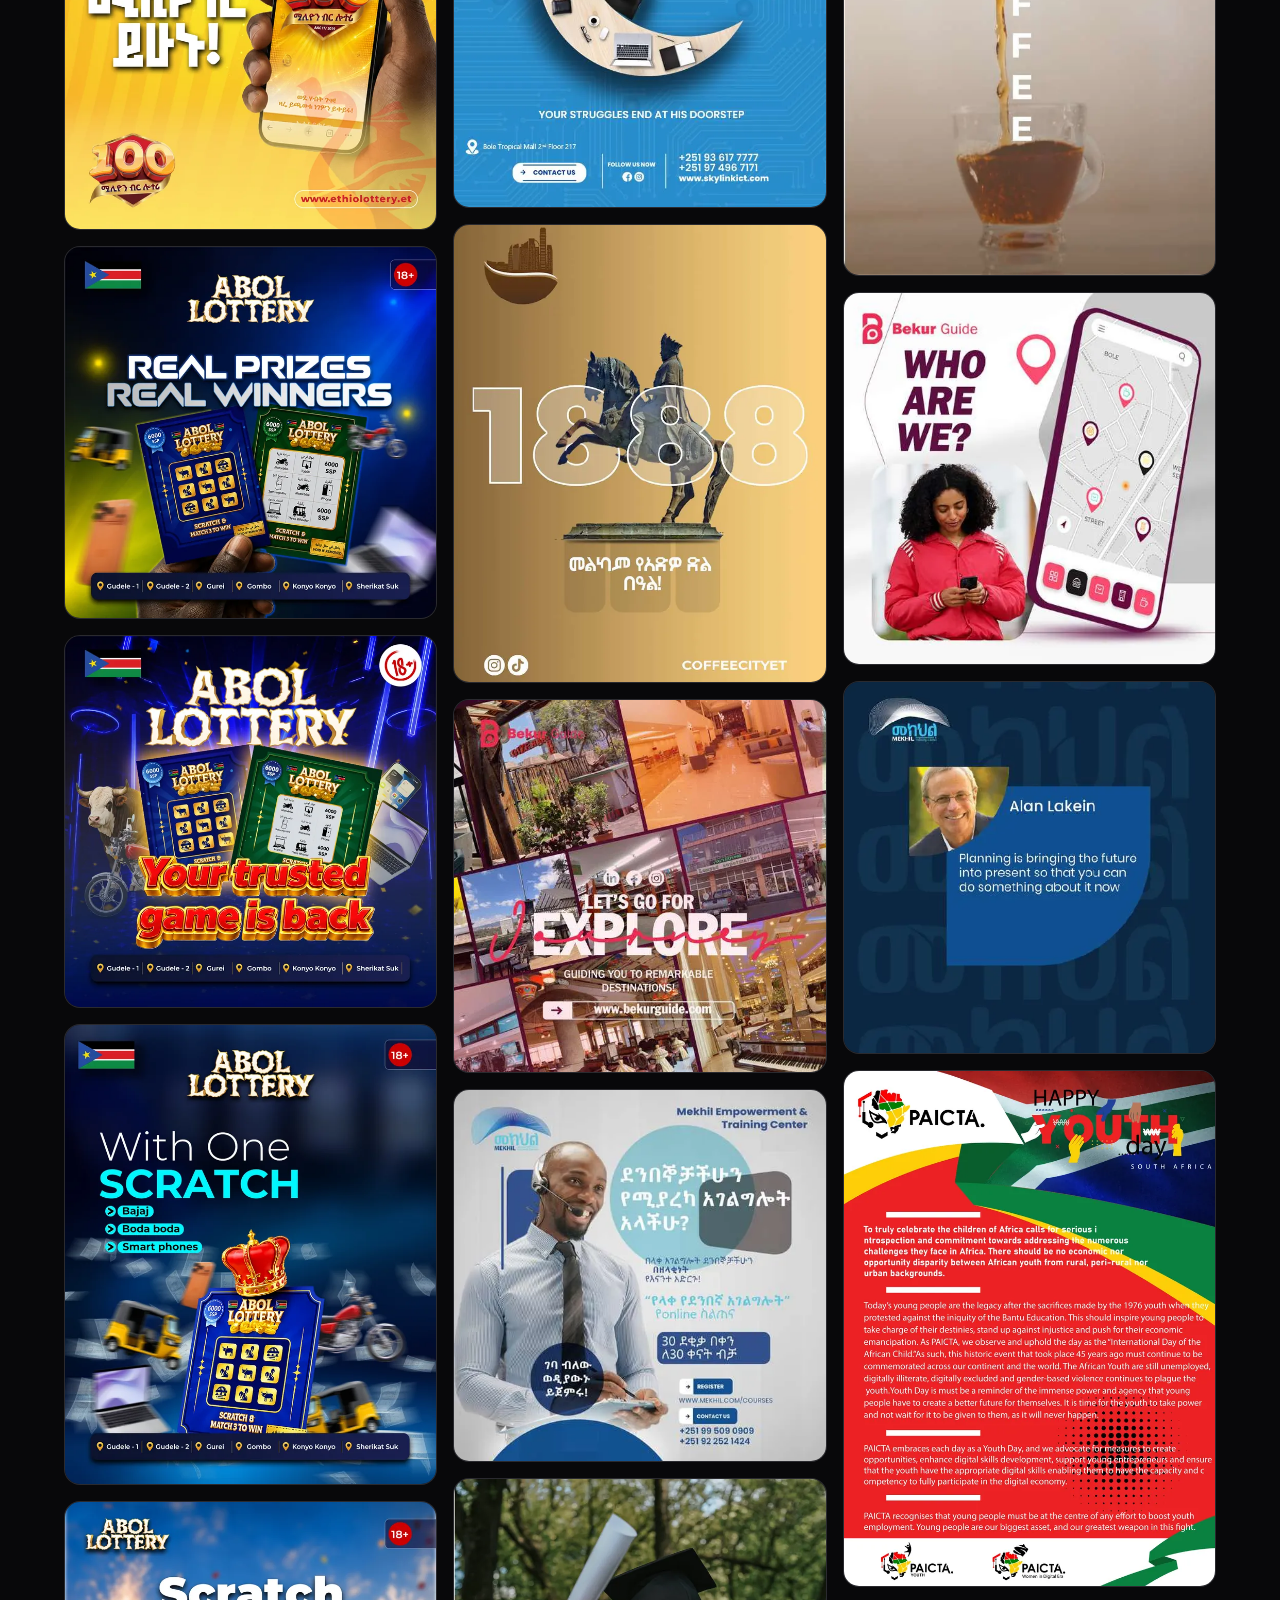
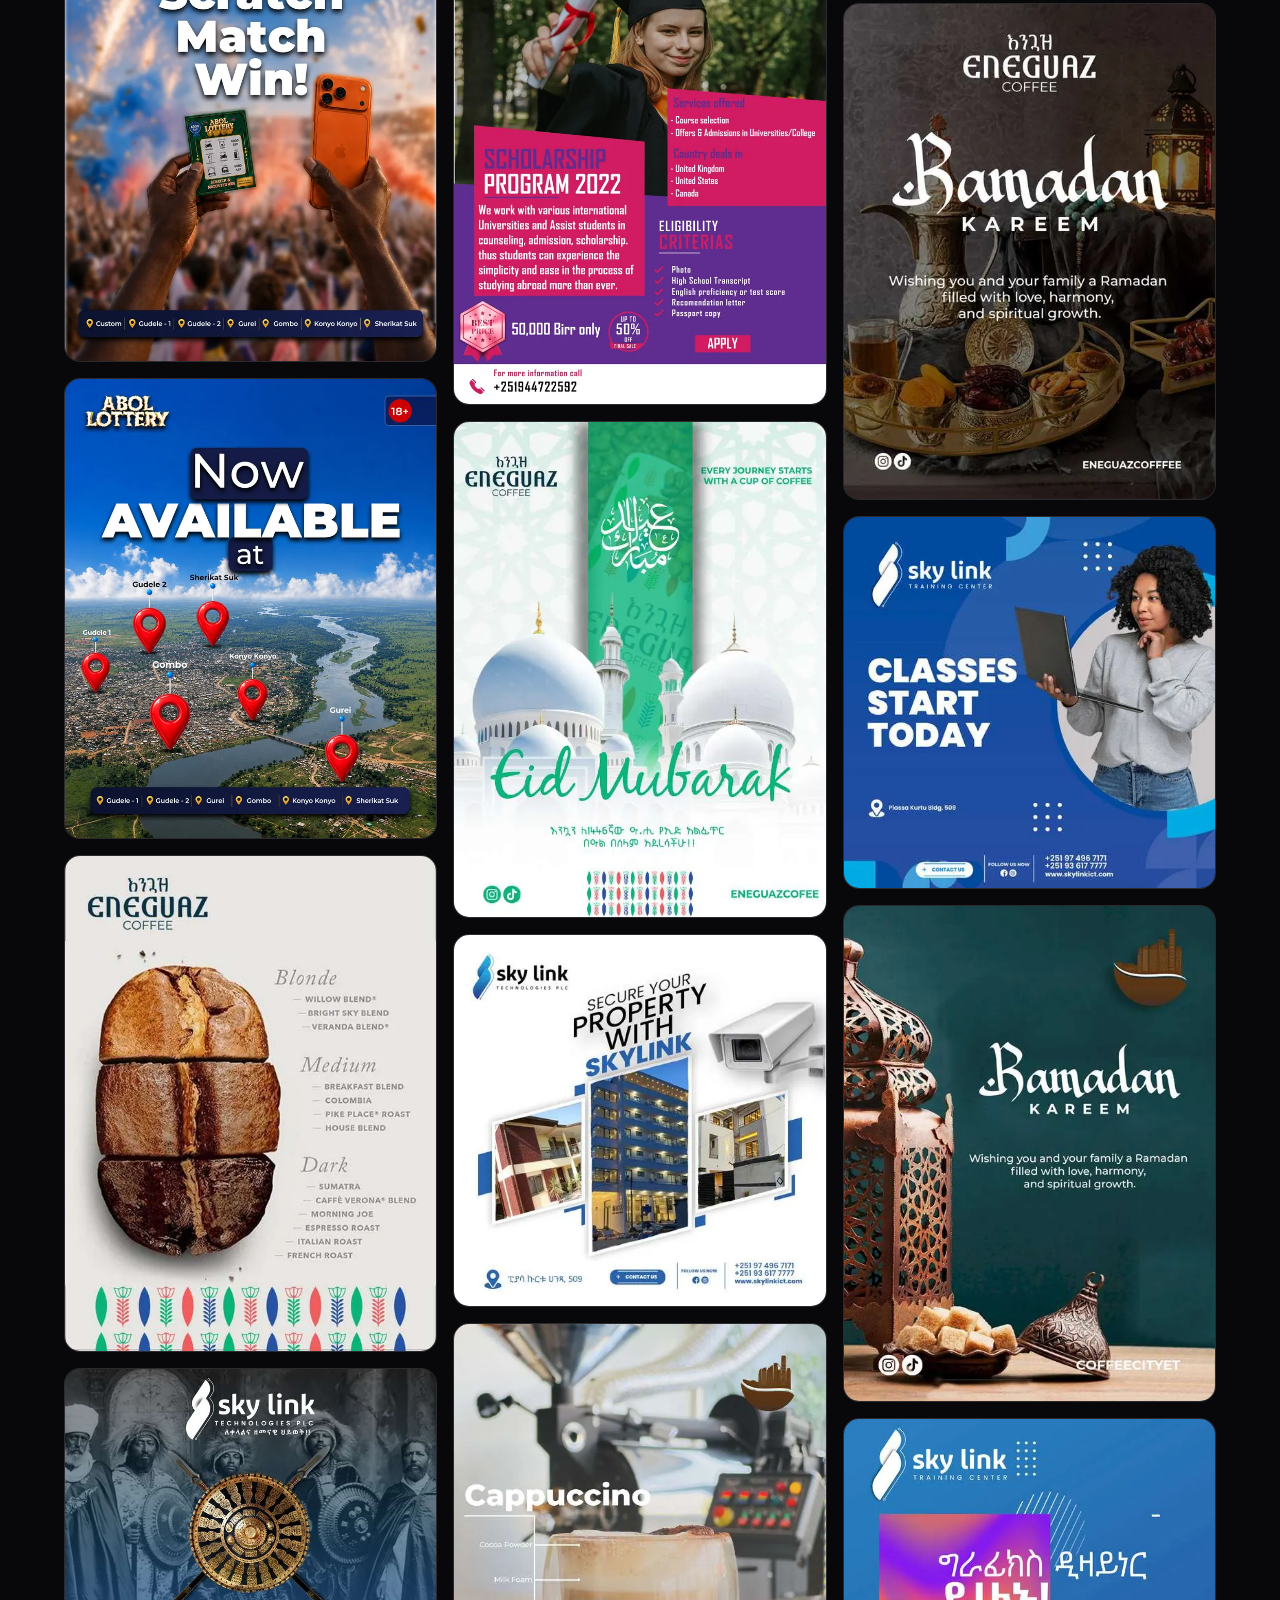
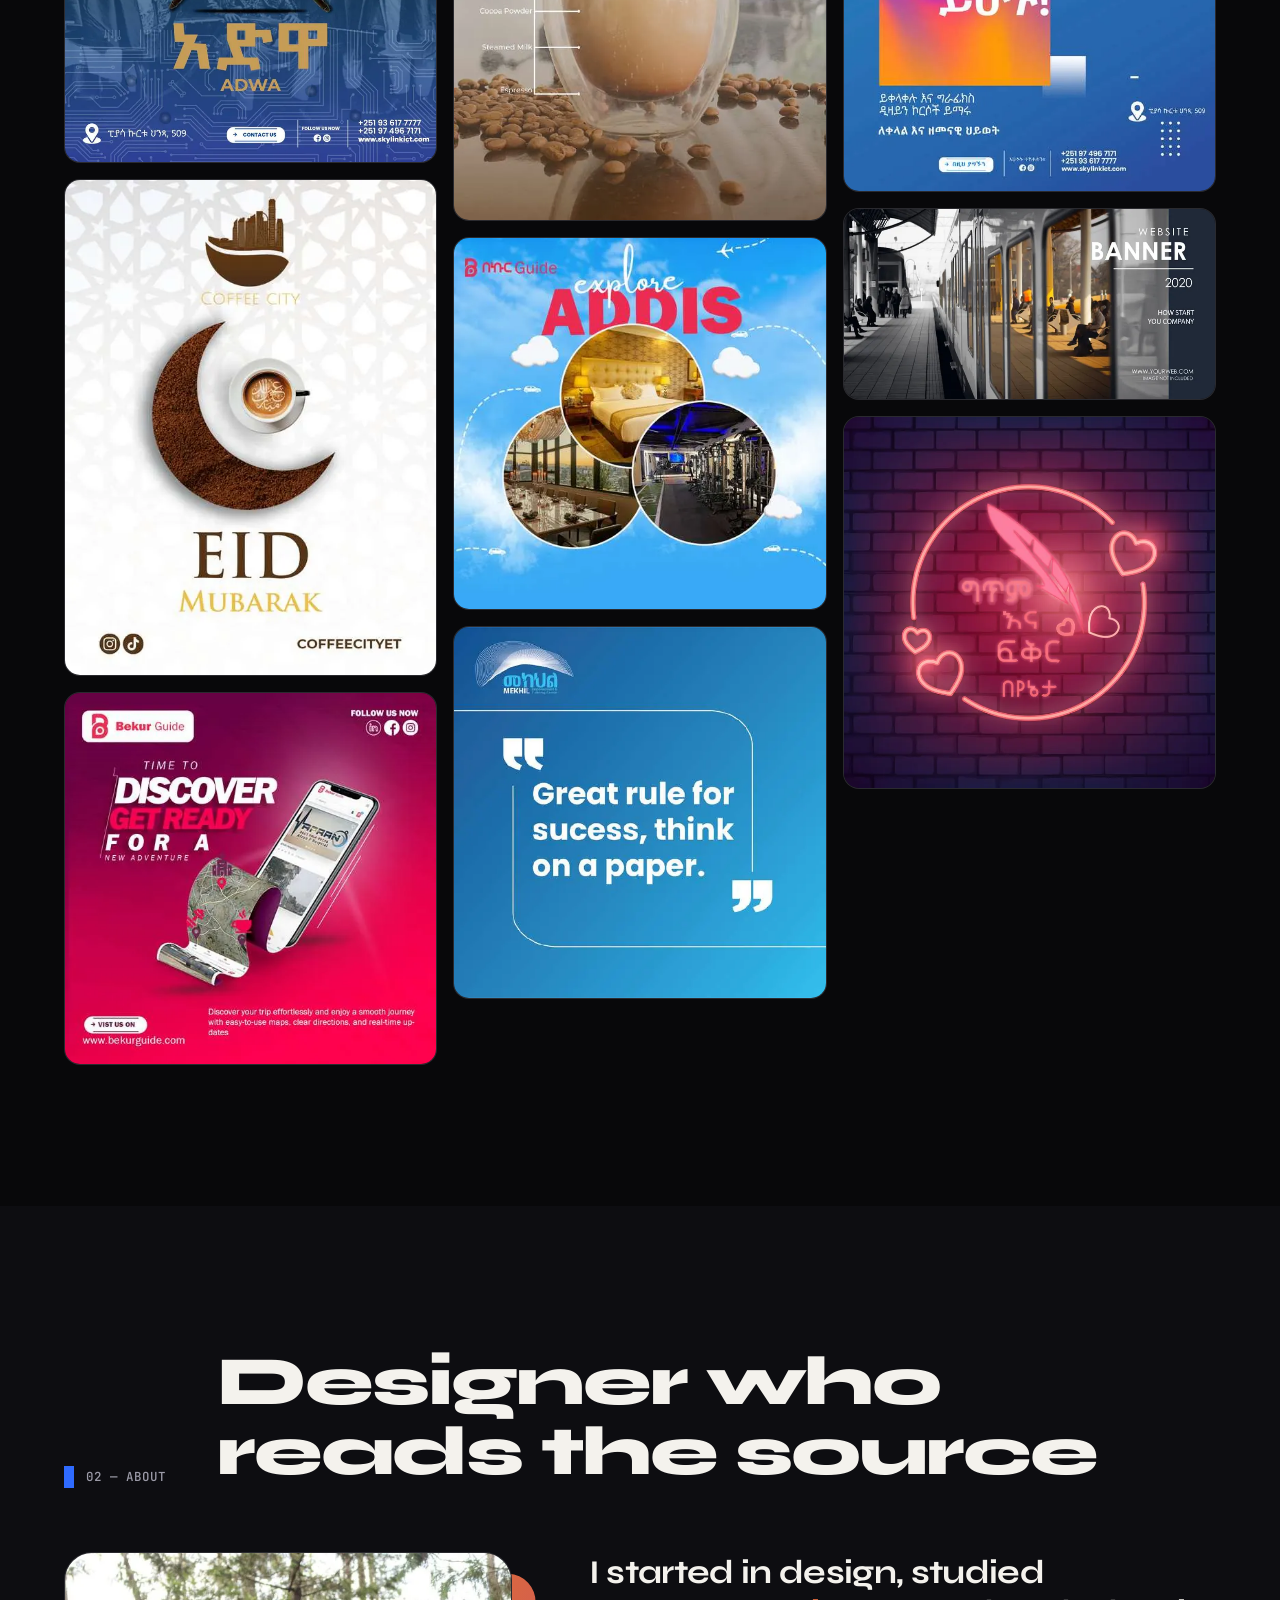
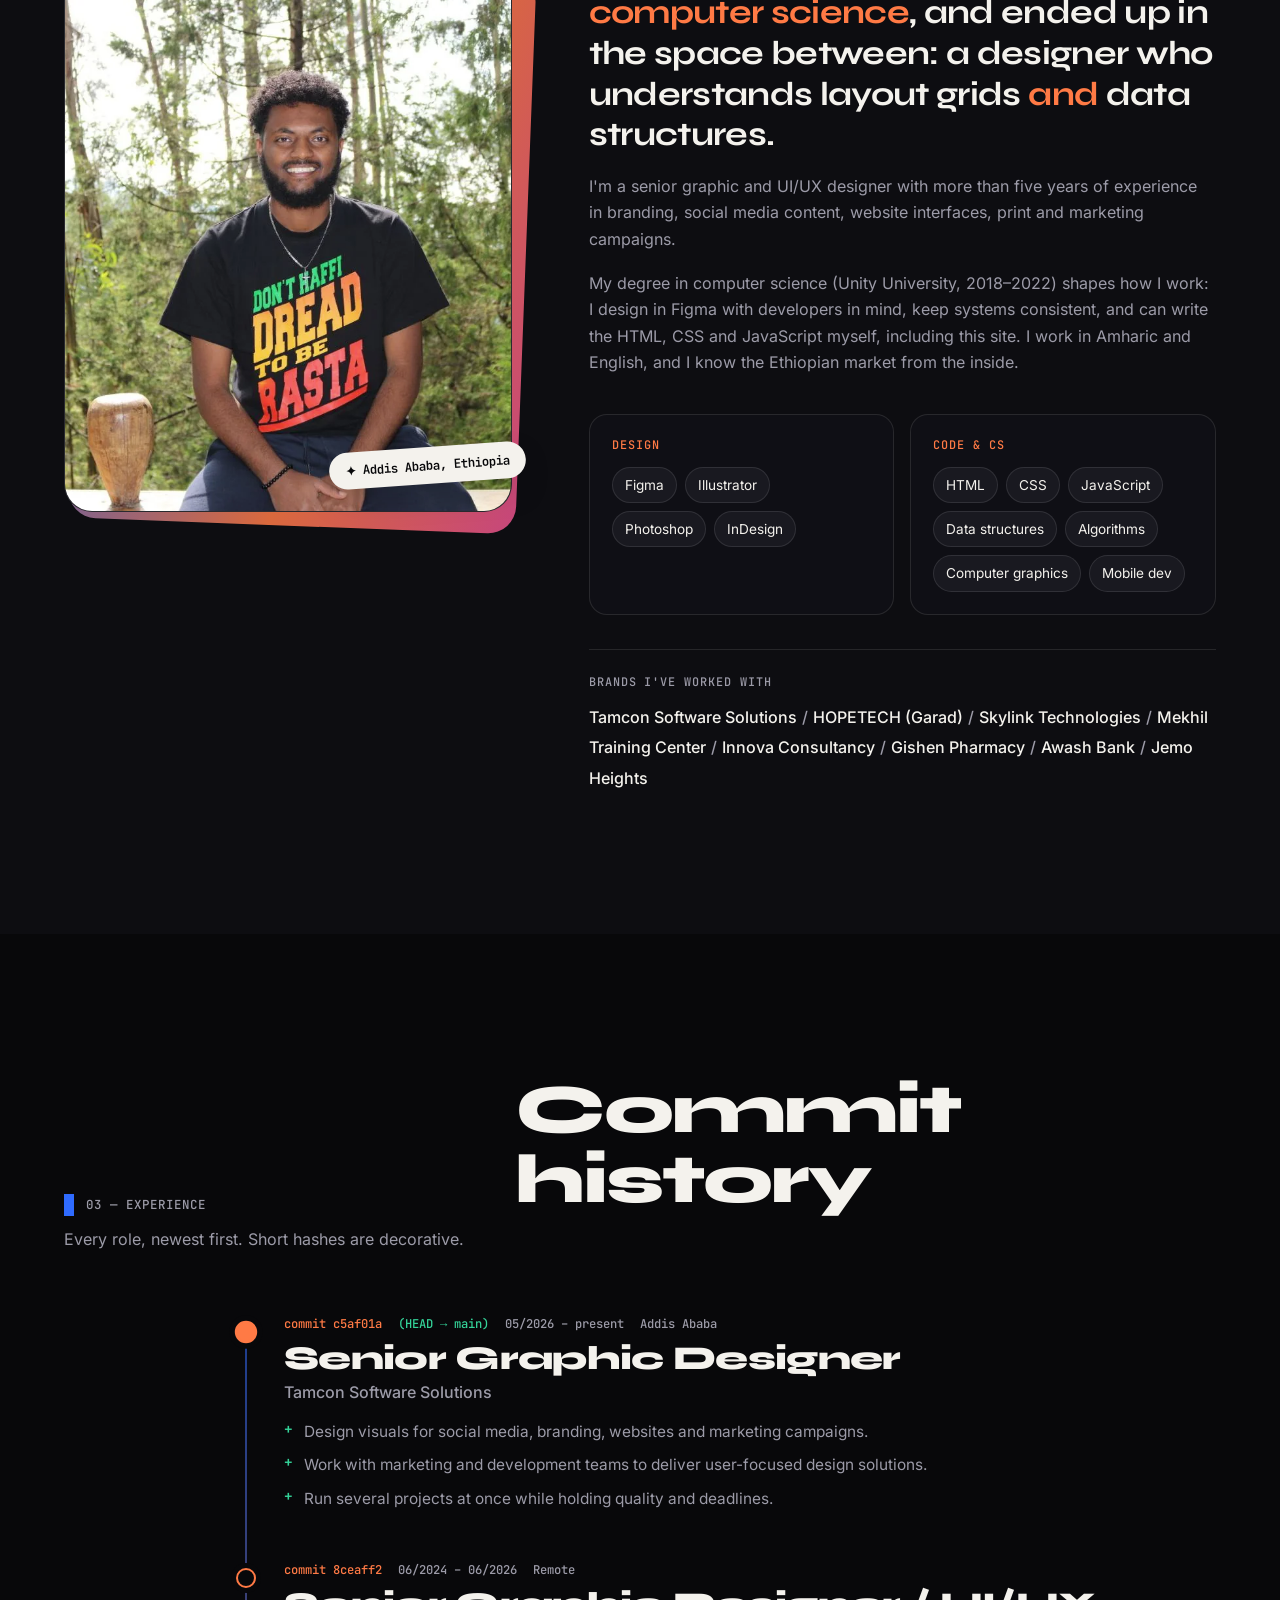
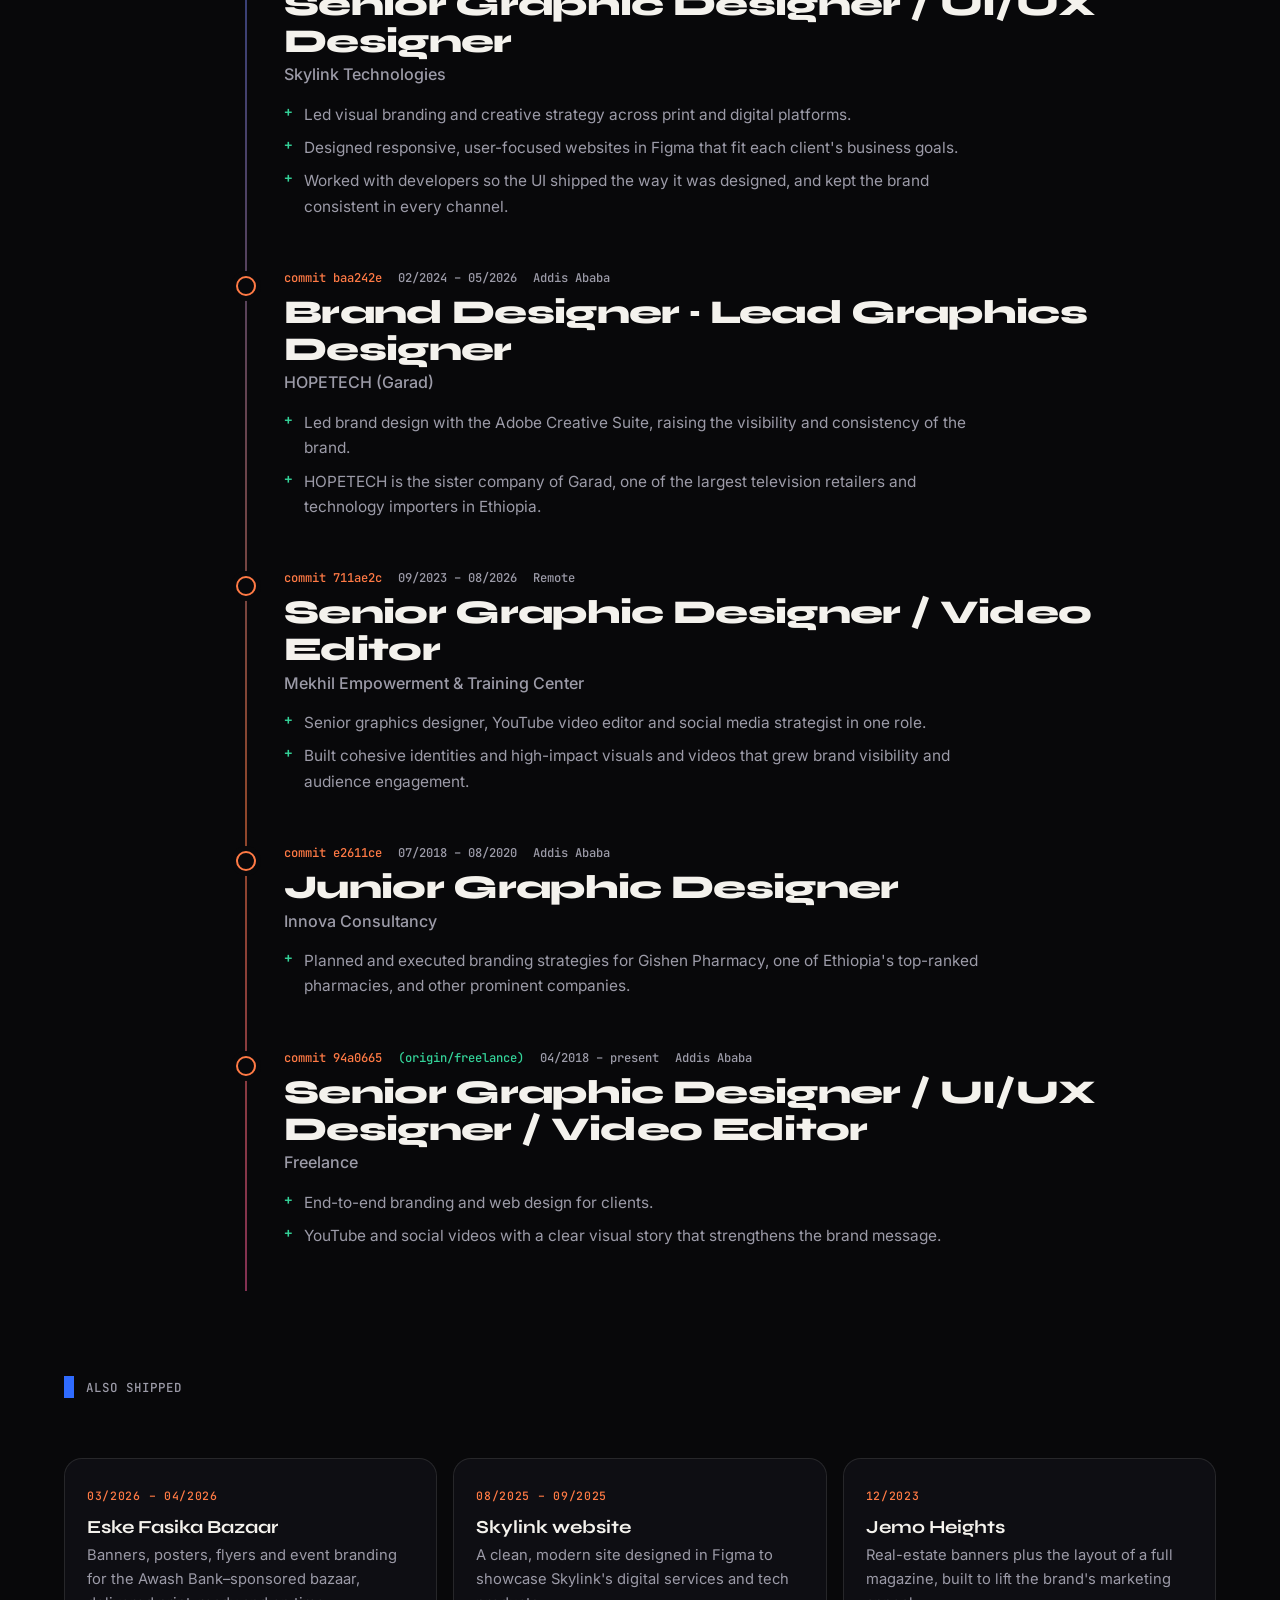
==== commit 72d8e133: "Content per CV, Q favicon, corrected CV PDF, order form, book-a-call, client strip, Eske Fasika case" ====
--- a/index.html
+++ b/index.html
@@ -4,20 +4,21 @@
   <meta charset="utf-8">
   <meta name="viewport" content="width=device-width, initial-scale=1">
   <title>Yeabkal Dereje — Graphic &amp; UI/UX Designer, Addis Ababa</title>
-  <meta name="description" content="Senior graphic and UI/UX designer with a computer science degree. 5+ years of brand identity, social campaigns, web interfaces and motion for Ethiopian businesses. Based in Addis Ababa, open to remote work.">
+  <meta name="description" content="Senior graphic and UI/UX designer with a computer science degree. 5+ years of brand identity, social campaigns, web interfaces and print for Ethiopian businesses. Based in Addis Ababa, open to remote work.">
   <meta name="author" content="Yeabkal Dereje">
   <meta name="theme-color" content="#08080a">
   <link rel="canonical" href="https://yeabkaldereje.github.io/portfolio/">
 
   <meta property="og:type" content="website">
   <meta property="og:title" content="Yeabkal Dereje — Graphic &amp; UI/UX Designer">
-  <meta property="og:description" content="Brand identity, social campaigns, UI/UX and motion. Designed in Addis Ababa, built to ship.">
+  <meta property="og:description" content="Brand identity, social campaigns, UI/UX and print. Designed in Addis Ababa, built to ship.">
   <meta property="og:url" content="https://yeabkaldereje.github.io/portfolio/">
   <meta property="og:image" content="https://yeabkaldereje.github.io/portfolio/assets/img/og.png">
   <meta name="twitter:card" content="summary_large_image">
 
-  <link rel="icon" href="assets/img/favicon.svg" type="image/svg+xml">
-  <link rel="icon" href="assets/img/favicon.png" type="image/png">
+  <link rel="icon" href="assets/img/favicon.ico" sizes="any">
+  <link rel="icon" href="assets/img/favicon-32.png" type="image/png" sizes="32x32">
+  <link rel="icon" href="assets/img/favicon-192.png" type="image/png" sizes="192x192">
   <link rel="apple-touch-icon" href="assets/img/apple-touch-icon.png">
 
   <link rel="preload" href="assets/fonts/syne-latin-800-normal.woff2" as="font" type="font/woff2" crossorigin>
@@ -42,7 +43,7 @@
     "address": { "@type": "PostalAddress", "addressLocality": "Addis Ababa", "addressCountry": "ET" },
     "alumniOf": "Unity University",
     "knowsLanguage": ["Amharic", "English"],
-    "sameAs": ["https://www.linkedin.com/in/yeabkal-dereje-082b32408/", "https://t.me/YeabkalD"]
+    "sameAs": ["https://www.linkedin.com/in/yeabkal-dereje-082b32408/", "https://t.me/qencreatives", "https://www.instagram.com/qen_creatives/"]
   }
   </script>
 </head>
@@ -118,7 +119,7 @@
 
         <div class="code-card" id="codecard" aria-label="Summary of skills, written as code">
           <div class="code-head"><i></i><i></i><i></i><span>yeabkal.config.ts</span></div>
-          <div class="code-body"><code><span class="ln" style="--i:0"><span class="k">export const</span> yeabkal <span class="p">=</span> <span class="p">{</span></span><span class="ln" style="--i:1">  role<span class="p">:</span> <span class="s">"Senior Graphic &amp; UI/UX Designer"</span><span class="p">,</span></span><span class="ln" style="--i:2">  degree<span class="p">:</span> <span class="s">"BSc Computer Science"</span><span class="p">,</span></span><span class="ln" style="--i:3">  years<span class="p">:</span> <span class="n">5</span><span class="p">,</span> <span class="c">// and counting</span></span><span class="ln" style="--i:4">  design<span class="p">:</span> <span class="p">[</span><span class="s">"Brand identity"</span><span class="p">,</span> <span class="s">"Campaigns"</span><span class="p">,</span></span><span class="ln" style="--i:5">           <span class="s">"UI/UX"</span><span class="p">,</span> <span class="s">"Motion"</span><span class="p">],</span></span><span class="ln" style="--i:6">  tools<span class="p">:</span> <span class="p">[</span><span class="s">"Figma"</span><span class="p">,</span> <span class="s">"Illustrator"</span><span class="p">,</span> <span class="s">"Photoshop"</span><span class="p">,</span></span><span class="ln" style="--i:7">          <span class="s">"After Effects"</span><span class="p">,</span> <span class="s">"Premiere"</span><span class="p">],</span></span><span class="ln" style="--i:8">  code<span class="p">:</span> <span class="p">[</span><span class="s">"HTML"</span><span class="p">,</span> <span class="s">"CSS"</span><span class="p">,</span> <span class="s">"JavaScript"</span><span class="p">],</span></span><span class="ln" style="--i:9">  speaks<span class="p">:</span> <span class="p">[</span><span class="s">"አማርኛ"</span><span class="p">,</span> <span class="s">"English"</span><span class="p">],</span></span><span class="ln" style="--i:10">  openTo<span class="p">:</span> <span class="s">"remote + freelance"</span><span class="p">,</span></span><span class="ln" style="--i:11"><span class="p">}</span> <span class="k">as const</span><span class="p">;</span></span></code></div>
+          <div class="code-body"><code><span class="ln" style="--i:0"><span class="k">export const</span> yeabkal <span class="p">=</span> <span class="p">{</span></span><span class="ln" style="--i:1">  role<span class="p">:</span> <span class="s">"Senior Graphic &amp; UI/UX Designer"</span><span class="p">,</span></span><span class="ln" style="--i:2">  degree<span class="p">:</span> <span class="s">"BSc Computer Science"</span><span class="p">,</span></span><span class="ln" style="--i:3">  years<span class="p">:</span> <span class="n">5</span><span class="p">,</span> <span class="c">// and counting</span></span><span class="ln" style="--i:4">  design<span class="p">:</span> <span class="p">[</span><span class="s">"Brand identity"</span><span class="p">,</span> <span class="s">"Campaigns"</span><span class="p">,</span></span><span class="ln" style="--i:5">           <span class="s">"UI/UX"</span><span class="p">],</span></span><span class="ln" style="--i:6">  tools<span class="p">:</span> <span class="p">[</span><span class="s">"Figma"</span><span class="p">,</span> <span class="s">"Illustrator"</span><span class="p">,</span> <span class="s">"Photoshop"</span><span class="p">,</span></span><span class="ln" style="--i:7">          <span class="s">"After Effects"</span><span class="p">,</span> <span class="s">"Premiere"</span><span class="p">],</span></span><span class="ln" style="--i:8">  code<span class="p">:</span> <span class="p">[</span><span class="s">"HTML"</span><span class="p">,</span> <span class="s">"CSS"</span><span class="p">,</span> <span class="s">"JavaScript"</span><span class="p">],</span></span><span class="ln" style="--i:9">  speaks<span class="p">:</span> <span class="p">[</span><span class="s">"አማርኛ"</span><span class="p">,</span> <span class="s">"English"</span><span class="p">],</span></span><span class="ln" style="--i:10">  openTo<span class="p">:</span> <span class="s">"remote + freelance"</span><span class="p">,</span></span><span class="ln" style="--i:11"><span class="p">}</span> <span class="k">as const</span><span class="p">;</span></span></code></div>
         </div>
       </div>
       <div class="scroll-cue" aria-hidden="true">Scroll</div>
@@ -127,8 +128,8 @@
     <!-- ============================ MARQUEE ============================ -->
     <div class="marquee" aria-hidden="true">
       <div class="marquee-track">
-        <span><em>Brand identity</em><i></i>Campaigns<i></i><em>UI / UX</em><i></i>Motion<i></i><em>Print</em><i></i>Web<i></i></span>
-        <span><em>Brand identity</em><i></i>Campaigns<i></i><em>UI / UX</em><i></i>Motion<i></i><em>Print</em><i></i>Web<i></i></span>
+        <span><em>Brand identity</em><i></i>Campaigns<i></i><em>UI / UX</em><i></i><em>Print</em><i></i>Web<i></i></span>
+        <span><em>Brand identity</em><i></i>Campaigns<i></i><em>UI / UX</em><i></i><em>Print</em><i></i>Web<i></i></span>
       </div>
     </div>
 
@@ -139,6 +140,10 @@
         <div class="stat"><b data-count="0" id="works-count">44</b><span>pieces in the archive below</span></div>
         <div class="stat"><b>2</b><span>languages, <span lang="am">አማርኛ</span> &amp; English</span></div>
       </div>
+      <div class="clients reveal" id="clients" hidden>
+        <div class="sec-label">Trusted by</div>
+        <ul class="clients-row" id="clients-row"></ul>
+      </div>
     </div>
 
     <!-- ============================ WORK ============================ -->
@@ -151,6 +156,25 @@
         </div>
 
         <div class="cases" id="cases"><noscript><p class="ns">Enable JavaScript to browse the work, or view the <a href="assets/Yeabkal_Dereje_CV.pdf">CV</a>.</p></noscript></div>
+
+        <article class="casestudy reveal" id="case-study" aria-labelledby="cs-title">
+          <div class="cs-head">
+            <div class="sec-label">Case study</div>
+            <h3 id="cs-title">Eske Fasika Bazaar</h3>
+            <p class="cs-sub">Print and event branding for an Awash Bank–sponsored bazaar.</p>
+          </div>
+          <dl class="cs-meta">
+            <div><dt>When</dt><dd>March – April 2026</dd></div>
+            <div><dt>Role</dt><dd>Designer</dd></div>
+            <div><dt>Sponsor</dt><dd>Awash Bank</dd></div>
+            <div><dt>Deliverables</dt><dd>Banners, posters, flyers, event branding</dd></div>
+          </dl>
+          <div class="cs-grid">
+            <div><h4>The brief</h4><p>Design every printed piece for the bazaar, and keep the event branding consistent with both the sponsor and the event theme.</p></div>
+            <div><h4>The approach</h4><p>Banners, posters and flyers were designed as one family that shares the same event branding, so each piece reads as part of the same event.</p></div>
+            <div><h4>The result</h4><p>A complete, consistent set of print-ready materials, delivered on time.</p></div>
+          </div>
+        </article>
 
         <div class="archive-head reveal">
           <h3>The full archive</h3>
@@ -176,13 +200,13 @@
 
           <div class="about-copy reveal" style="--d:.1s">
             <p class="lede">I started in design, studied <em>computer science</em>, and ended up in the space between: a designer who understands layout grids <em>and</em> data structures.</p>
-            <p>I'm a senior graphic and UI/UX designer with more than five years of experience in branding, social media content, website interfaces, print and marketing campaigns. I also edit video and cut motion graphics, so a campaign can move from logo to launch film without changing hands.</p>
+            <p>I'm a senior graphic and UI/UX designer with more than five years of experience in branding, social media content, website interfaces, print and marketing campaigns.</p>
             <p>My degree in computer science (Unity University, 2018–2022) shapes how I work: I design in Figma with developers in mind, keep systems consistent, and can write the HTML, CSS and JavaScript myself, including this site. I work in Amharic and English, and I know the Ethiopian market from the inside.</p>
 
             <div class="belt">
               <div class="belt-col">
                 <h4>Design</h4>
-                <ul><li>Figma</li><li>Illustrator</li><li>Photoshop</li><li>InDesign</li><li>After Effects</li><li>Premiere Pro</li><li>CorelDRAW</li></ul>
+                <ul><li>Figma</li><li>Illustrator</li><li>Photoshop</li><li>InDesign</li></ul>
               </div>
               <div class="belt-col">
                 <h4>Code &amp; CS</h4>
@@ -275,7 +299,6 @@
           <div class="sec-label" style="margin:44px 0 20px">Education</div>
           <div class="edu">
             <div class="edu-card"><small>2018 – 2022</small><h4>BSc Computer Science</h4><p>Unity University, Addis Ababa. Data structures &amp; algorithms, mobile app development, computer graphics.</p></div>
-            <div class="edu-card"><small>2017 – 2018</small><h4>Graphic design certification</h4><p>Online courses in Photoshop, Illustrator and After Effects.</p></div>
             <div class="edu-card"><small>Languages</small><h4>Amharic · English</h4><p>Amharic native, English fluent.</p></div>
           </div>
         </div>
@@ -305,17 +328,12 @@
           <article class="svc reveal" style="--d:.16s">
             <span class="no">03</span>
             <svg viewBox="0 0 40 40" aria-hidden="true"><rect x="4" y="7" width="32" height="26" rx="4"/><path d="M4 14h32"/><path d="m17 20 8 4-3.5 1.5L20 29z"/></svg>
-            <h3>UI/UX &amp; web</h3><p>Wireframes to responsive Figma designs, handed to developers with the details they need, or built straight in HTML, CSS and JS.</p>
-          </article>
-          <article class="svc reveal">
+            <h3>UI/UX &amp; web</h3><p>Wireframes to responsive Figma designs, handed to developers with the details they need to build them well.</p>
+          </article>
+          <article class="svc reveal" style="--d:.08s">
             <span class="no">04</span>
-            <svg viewBox="0 0 40 40" aria-hidden="true"><circle cx="20" cy="20" r="15"/><path d="m16.5 13.5 11 6.5-11 6.5z"/></svg>
-            <h3>Motion &amp; video</h3><p>Motion graphics, YouTube and social video edited in After Effects and Premiere Pro, with brand-matched titles and transitions.</p>
-          </article>
-          <article class="svc reveal" style="--d:.08s">
-            <span class="no">05</span>
             <svg viewBox="0 0 40 40" aria-hidden="true"><path d="M10 5h20v30H10z"/><path d="M15 12h10M15 18h10M15 24h6"/><path d="M30 12h5v23h-5" opacity=".4"/></svg>
-            <h3>Print &amp; large format</h3><p>Banners, posters, brochures, magazines, business cards and apparel, prepared print-ready and delivered on schedule.</p>
+            <h3>Print &amp; large format</h3><p>Banners, posters, flyers, brochures, magazines and event branding, prepared print-ready and delivered on schedule.</p>
           </article>
         </div>
       </div>
@@ -335,7 +353,7 @@
           </figure>
           <figure class="quote reveal" style="--d:.1s">
             <blockquote>Working with Yeabkal Dereje has been an amazing experience. His expertise in graphic design is exceptional, and he always brings fresh, creative ideas to the table. I've seen him work on everything from logos to marketing materials, and each project showcases his skill and commitment to excellence. His dedication to delivering high-quality results and his ability to solve problems efficiently make him someone I would recommend without hesitation.</blockquote>
-            <figcaption><span class="avatar" aria-hidden="true">K</span><div><b>Khalid</b><span>Worked with Yeabkal</span></div></figcaption>
+            <figcaption><span class="avatar" aria-hidden="true">K</span><div><b>Khalid</b><span>CEO, HOPETECH</span></div></figcaption>
           </figure>
         </div>
       </div>
@@ -350,10 +368,16 @@
         <p class="contact-lede reveal">Hiring for a remote role, or have a brand, campaign or interface that needs care? Send a note. I'll get back to you.</p>
         <a class="mail-link reveal" id="mail" href="mailto:ydereje1@gmail.com">ydereje1@gmail.com</a>
         <div class="contact-actions reveal">
-          <button class="btn btn-solid" id="copy-mail" data-magnet>Copy email
+          <a class="btn btn-solid" id="book-call" href="mailto:ydereje1@gmail.com?subject=Call%20request&amp;body=Hi%20Yeabkal%2C%20I%27d%20like%20to%20book%20a%20call.%0A%0AMy%20name%3A%0AWhat%20it%20is%20about%3A%0AGood%20days%20and%20times%20for%20me%3A%0A" data-magnet>Book a call
+            <svg viewBox="0 0 24 24" fill="none" stroke="currentColor" stroke-width="2" stroke-linecap="round" stroke-linejoin="round"><rect x="3" y="5" width="18" height="16" rx="3"/><path d="M8 3v4M16 3v4M3 11h18"/></svg>
+          </a>
+          <button class="btn btn-ghost" id="copy-mail" data-magnet>Copy email
             <svg viewBox="0 0 24 24" fill="none" stroke="currentColor" stroke-width="2" stroke-linecap="round" stroke-linejoin="round"><rect x="9" y="9" width="11" height="11" rx="2"/><path d="M5 15V6a2 2 0 0 1 2-2h9"/></svg>
           </button>
-          <a class="btn btn-ghost" href="https://t.me/YeabkalD" target="_blank" rel="noopener" data-magnet>Telegram
+          <a class="btn btn-ghost" href="https://t.me/qencreatives" target="_blank" rel="noopener" data-magnet>Telegram
+            <svg viewBox="0 0 24 24" fill="none" stroke="currentColor" stroke-width="2" stroke-linecap="round" stroke-linejoin="round"><path d="M7 17 17 7M8 7h9v9"/></svg>
+          </a>
+          <a class="btn btn-ghost" href="https://www.instagram.com/qen_creatives/" target="_blank" rel="noopener" data-magnet>Instagram
             <svg viewBox="0 0 24 24" fill="none" stroke="currentColor" stroke-width="2" stroke-linecap="round" stroke-linejoin="round"><path d="M7 17 17 7M8 7h9v9"/></svg>
           </a>
           <a class="btn btn-ghost" href="https://www.linkedin.com/in/yeabkal-dereje-082b32408/" target="_blank" rel="noopener" data-magnet>LinkedIn
@@ -363,8 +387,30 @@
             <svg viewBox="0 0 24 24" fill="none" stroke="currentColor" stroke-width="2" stroke-linecap="round" stroke-linejoin="round"><path d="M12 4v11m0 0-4-4m4 4 4-4M5 20h14"/></svg>
           </a>
         </div>
+        <form class="order reveal" id="order" novalidate>
+          <div class="order-head"><h3>Start a project</h3><p>Tell me what you need and I will reply by email.</p></div>
+          <div class="field"><label for="f-name">Your name</label><input id="f-name" name="name" type="text" autocomplete="name" required></div>
+          <div class="field"><label for="f-email">Your email</label><input id="f-email" name="email" type="email" autocomplete="email" required></div>
+          <div class="field full"><label for="f-need">What do you need?</label>
+            <select id="f-need" name="need">
+              <option>Brand identity or logo</option>
+              <option>Social media campaign</option>
+              <option>UI/UX or website design</option>
+              <option>Print or event materials</option>
+              <option>Something else</option>
+            </select></div>
+          <div class="field full"><label for="f-msg">Project details</label><textarea id="f-msg" name="message" rows="5" required placeholder="What is it for, when do you need it, and any links or examples."></textarea></div>
+          <input class="hp" type="text" name="_honey" tabindex="-1" autocomplete="off" aria-hidden="true">
+          <div class="order-foot">
+            <button class="btn btn-solid" type="submit" id="order-send">Send request
+              <svg viewBox="0 0 24 24" fill="none" stroke="currentColor" stroke-width="2" stroke-linecap="round" stroke-linejoin="round"><path d="M7 17 17 7M8 7h9v9"/></svg>
+            </button>
+            <p class="order-status" id="order-status" role="status" aria-live="polite"></p>
+          </div>
+          <p class="order-note">Your message is sent through the FormSubmit service to my inbox. You can also write to ydereje1@gmail.com directly.</p>
+        </form>
         <div class="contact-meta reveal">
-          <a href="tel:+251941143054">+251 941 143 054</a>
+          <a href="tel:+251980816884">+251 980 816 884</a>
           <span>Addis Ababa, Ethiopia (UTC+3)</span>
           <span>Local time <time id="clock2">--:--</time></span>
         </div>
--- a/assets/css/style.css
+++ b/assets/css/style.css
@@ -495,3 +495,47 @@
   .cap b { font-size: .74rem; }
   .cap small { display: none; }
 }
+
+/* ---------- clients strip (logos shown in one tone) ---------- */
+:root { --logo-filter: brightness(0) invert(1); }
+[data-theme="light"] { --logo-filter: brightness(0); }
+.clients { padding: 30px 0 8px; }
+.clients[hidden] { display: none; }
+.clients-row { list-style: none; display: flex; align-items: center; justify-content: space-between; gap: 22px 48px; margin-top: 20px; overflow-x: auto; scrollbar-width: none; padding-bottom: 4px; }
+.clients-row::-webkit-scrollbar { display: none; }
+.clients-row li { flex: none; }
+.clients-row img { height: 34px; width: auto; max-width: 150px; object-fit: contain; filter: var(--logo-filter); opacity: .6; transition: opacity .3s; }
+.clients-row img:hover { opacity: 1; }
+
+/* ---------- case study ---------- */
+.casestudy { margin: clamp(40px, 6vw, 84px) 0; border: 1px solid var(--line); border-radius: var(--radius); padding: clamp(22px, 4vw, 48px); background: color-mix(in srgb, var(--surface) 70%, transparent); }
+.cs-head h3 { font: 800 clamp(1.8rem, 4.4vw, 3.4rem)/1.02 var(--f-display); letter-spacing: -.03em; margin: 16px 0 10px; overflow-wrap: anywhere; }
+.cs-sub { color: var(--muted); max-width: 56ch; }
+.cs-meta { display: grid; grid-template-columns: repeat(4, 1fr); gap: 1px; margin: 28px 0; border: 1px solid var(--line); border-radius: 14px; overflow: hidden; background: var(--line); }
+.cs-meta > div { background: var(--bg); padding: 16px 18px; }
+.cs-meta dt { font: 500 .72rem var(--f-mono); letter-spacing: .06em; text-transform: uppercase; color: var(--orange); }
+.cs-meta dd { margin: 6px 0 0; font-weight: 500; }
+.cs-grid { display: grid; grid-template-columns: repeat(3, 1fr); gap: clamp(18px, 3vw, 40px); }
+.cs-grid h4 { font: 700 1.1rem var(--f-display); margin-bottom: 8px; }
+.cs-grid p { color: var(--muted); }
+@media (max-width: 860px) { .cs-meta { grid-template-columns: 1fr 1fr; } .cs-grid { grid-template-columns: 1fr; } }
+
+/* ---------- order / contact form ---------- */
+.order { text-align: left; max-width: 720px; margin: 56px auto 0; padding: clamp(20px, 4vw, 36px); border: 1px solid var(--line); border-radius: var(--radius); background: color-mix(in srgb, var(--surface) 80%, transparent); display: grid; grid-template-columns: 1fr 1fr; gap: 16px; }
+.order-head { grid-column: 1 / -1; }
+.order-head h3 { font: 800 clamp(1.4rem, 3vw, 2rem)/1.1 var(--f-display); letter-spacing: -.02em; }
+.order-head p { color: var(--muted); margin-top: 6px; }
+.field { display: flex; flex-direction: column; gap: 6px; min-width: 0; }
+.field.full { grid-column: 1 / -1; }
+.field label { font: 500 .74rem var(--f-mono); letter-spacing: .06em; text-transform: uppercase; color: var(--muted); }
+.field input, .field select, .field textarea { width: 100%; min-height: 48px; padding: 12px 14px; border-radius: 12px; border: 1px solid var(--line-strong); background: var(--bg); color: var(--text); font: 400 1rem var(--f-body, inherit); }
+.field textarea { resize: vertical; min-height: 130px; }
+.field input:focus-visible, .field select:focus-visible, .field textarea:focus-visible { outline: 2px solid var(--blue); outline-offset: 2px; border-color: transparent; }
+.field input:user-invalid, .field textarea:user-invalid { border-color: var(--pink); }
+.hp { position: absolute; left: -9999px; width: 1px; height: 1px; opacity: 0; }
+.order-foot { grid-column: 1 / -1; display: flex; flex-wrap: wrap; align-items: center; gap: 14px 20px; }
+.order-status { color: var(--muted); font-size: .92rem; }
+.order-status a { text-decoration: underline; color: var(--text); }
+.order-note { grid-column: 1 / -1; color: var(--muted); font-size: .8rem; }
+.order button[disabled] { opacity: .6; pointer-events: none; }
+@media (max-width: 600px) { .order { grid-template-columns: 1fr; } }
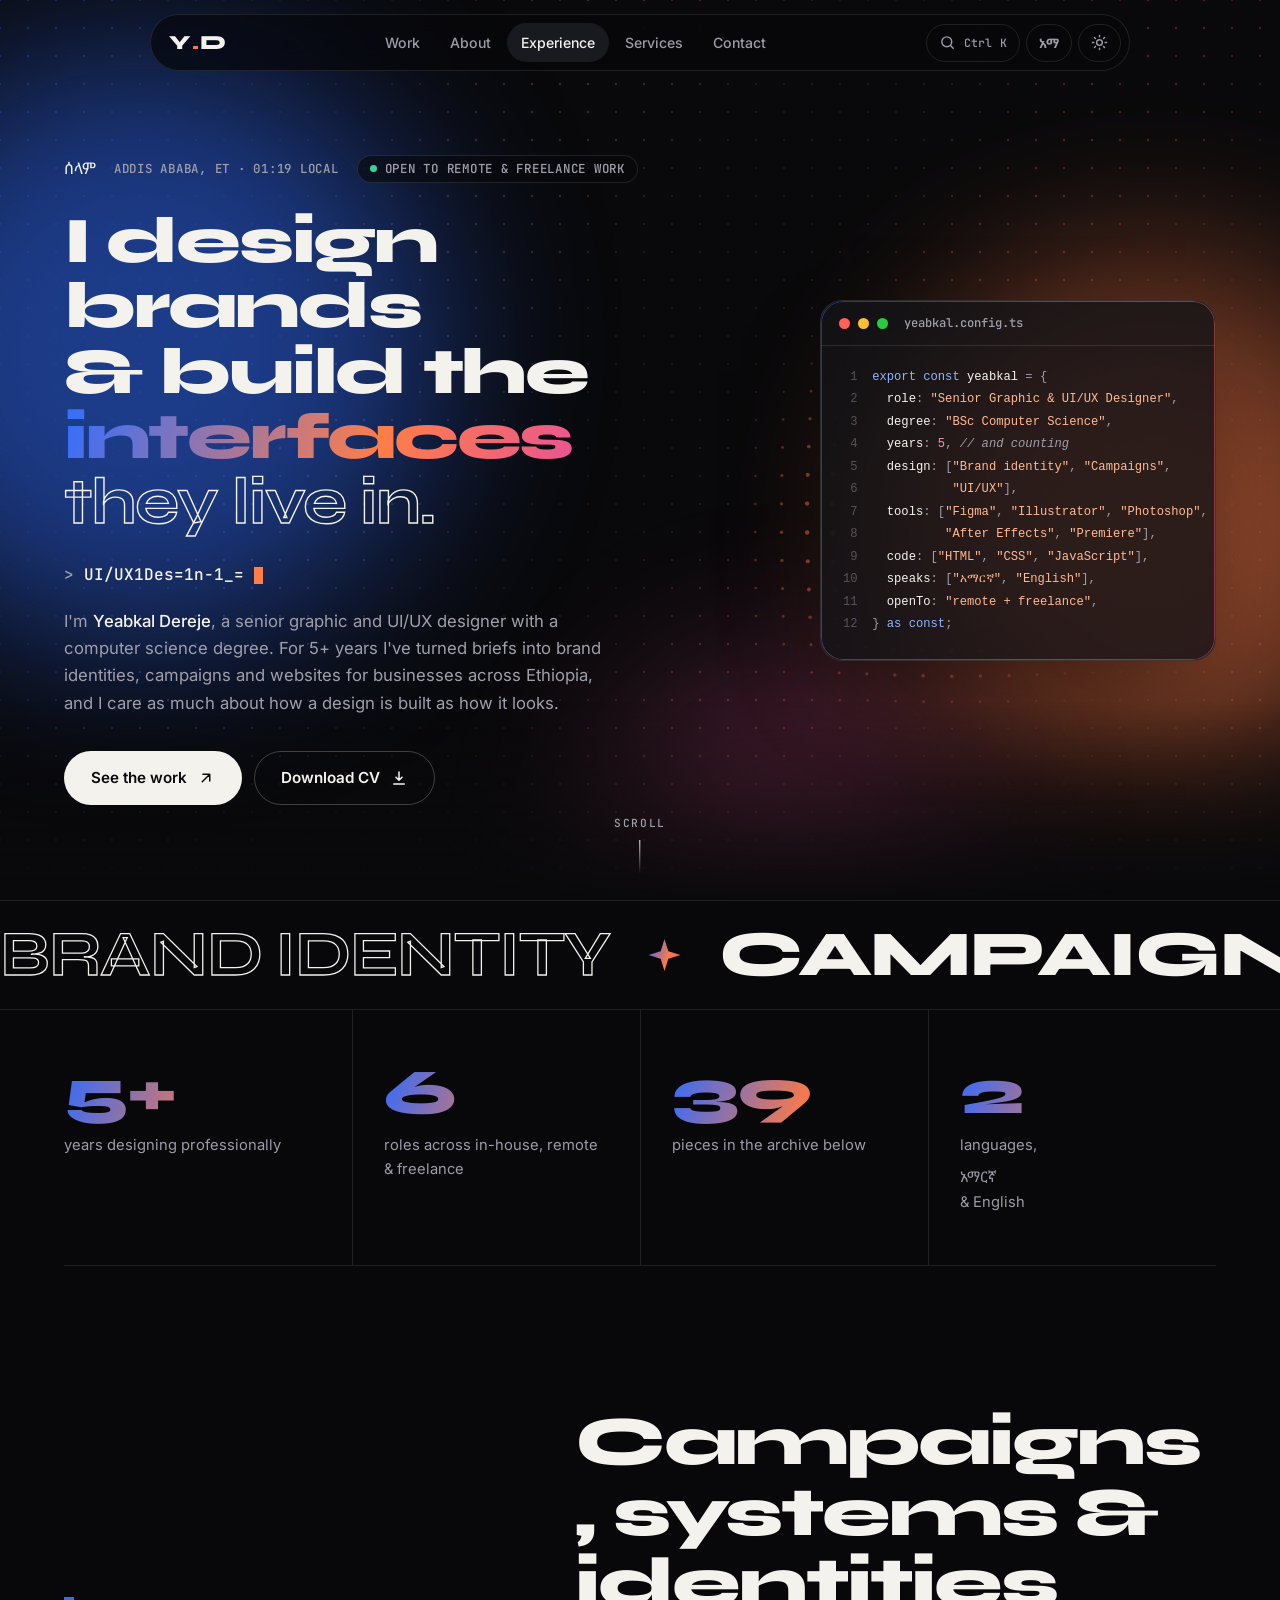
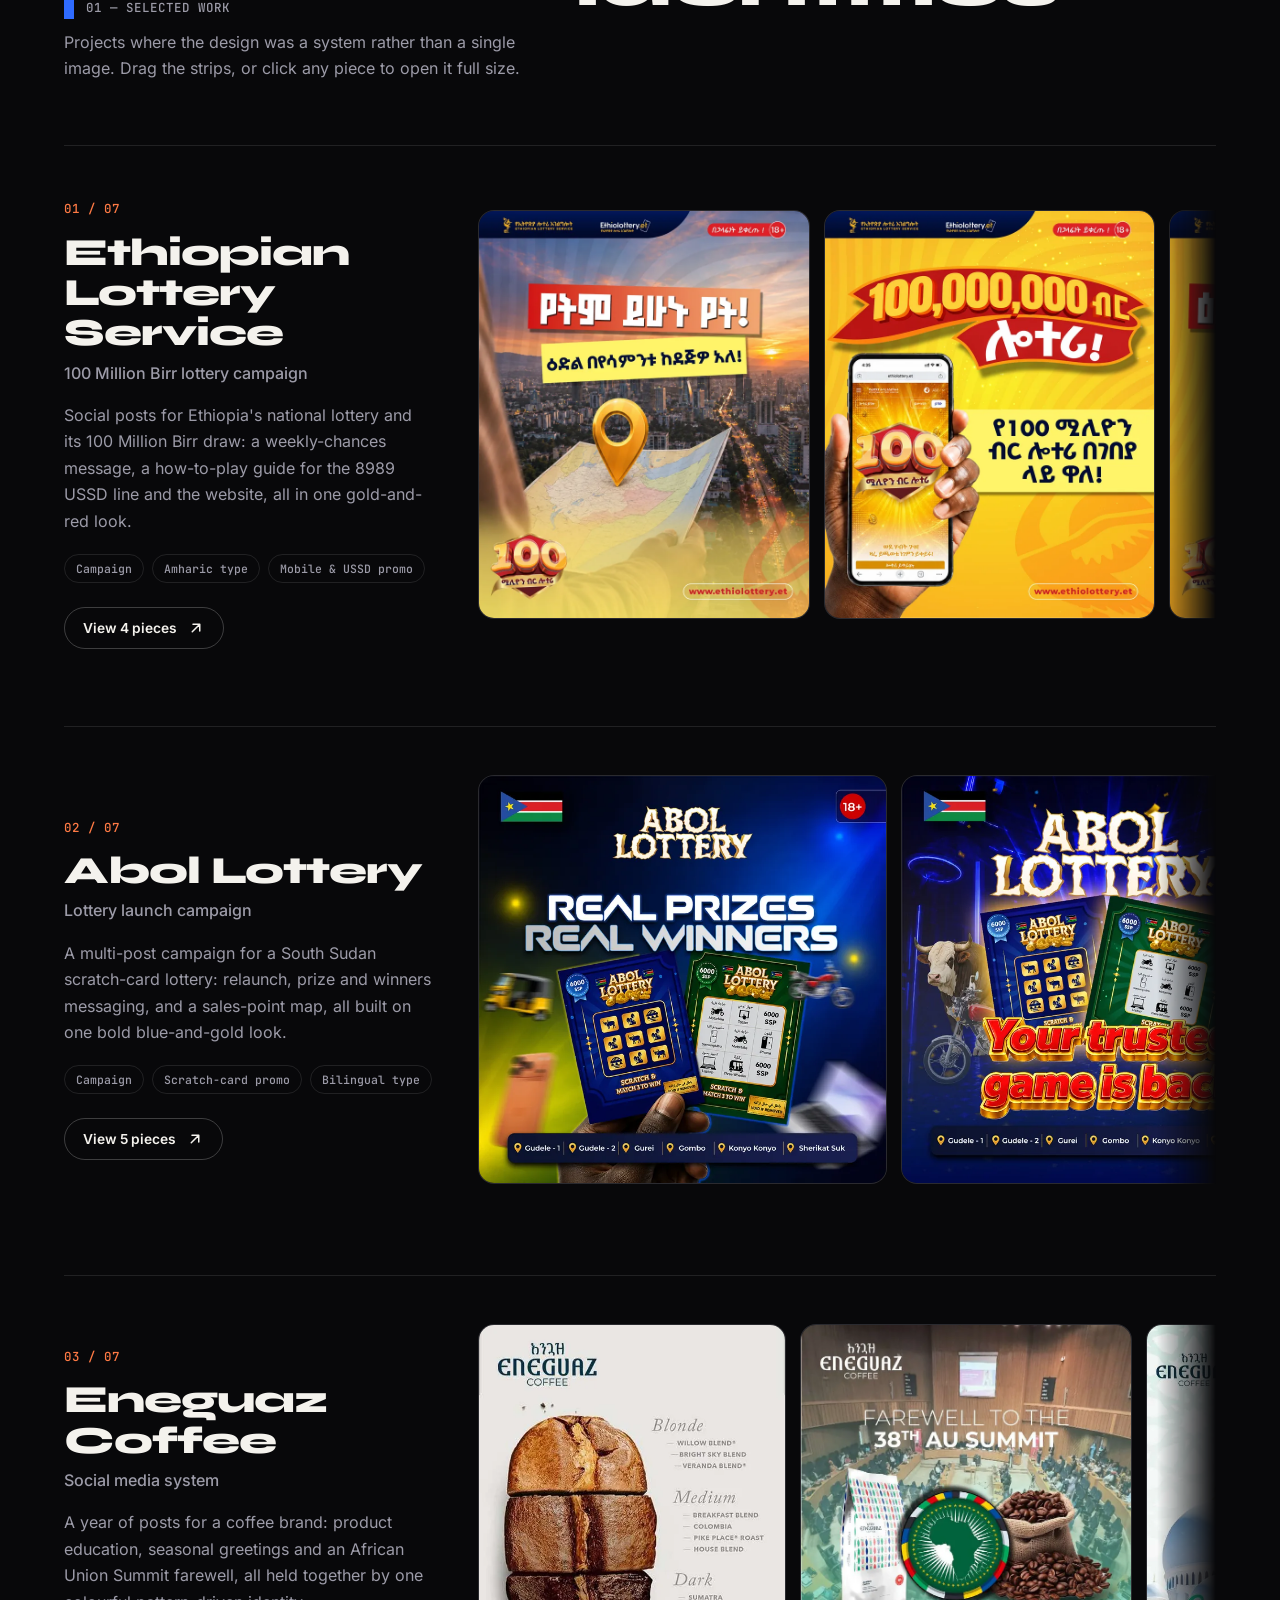
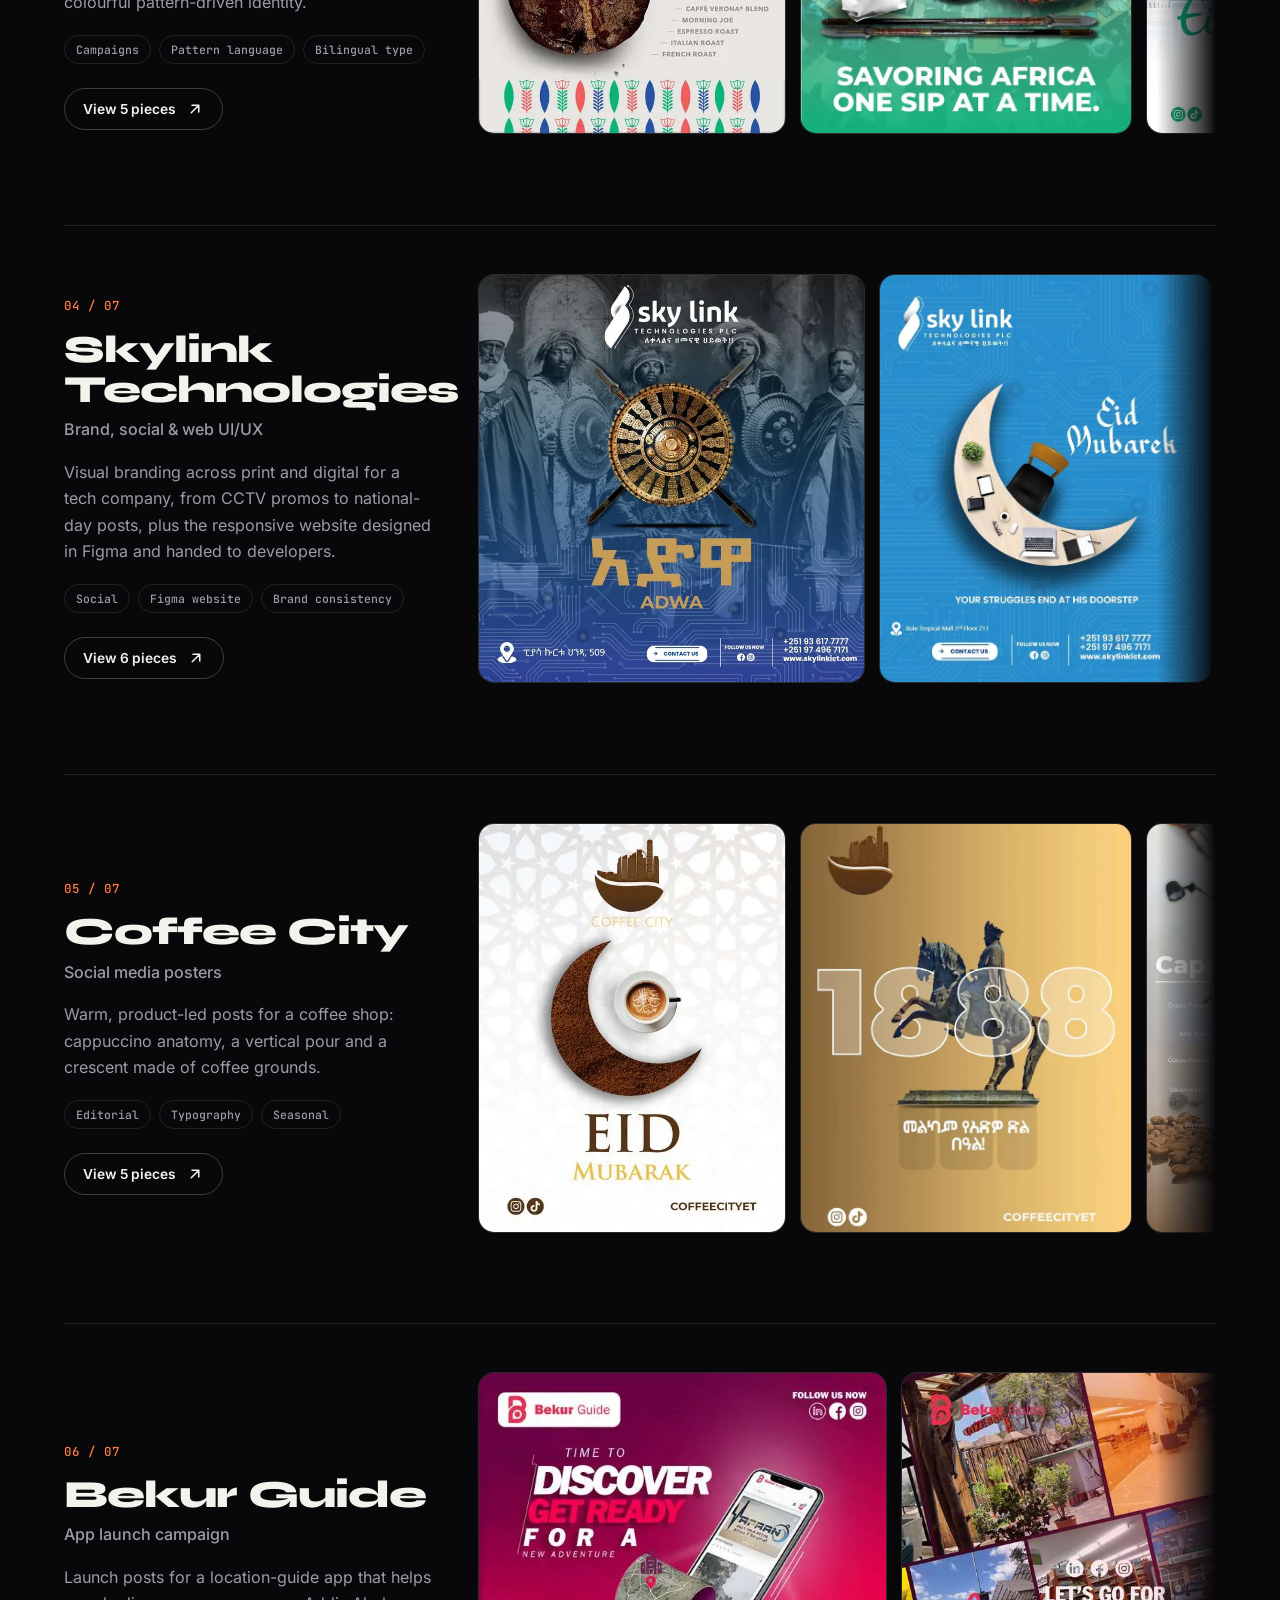
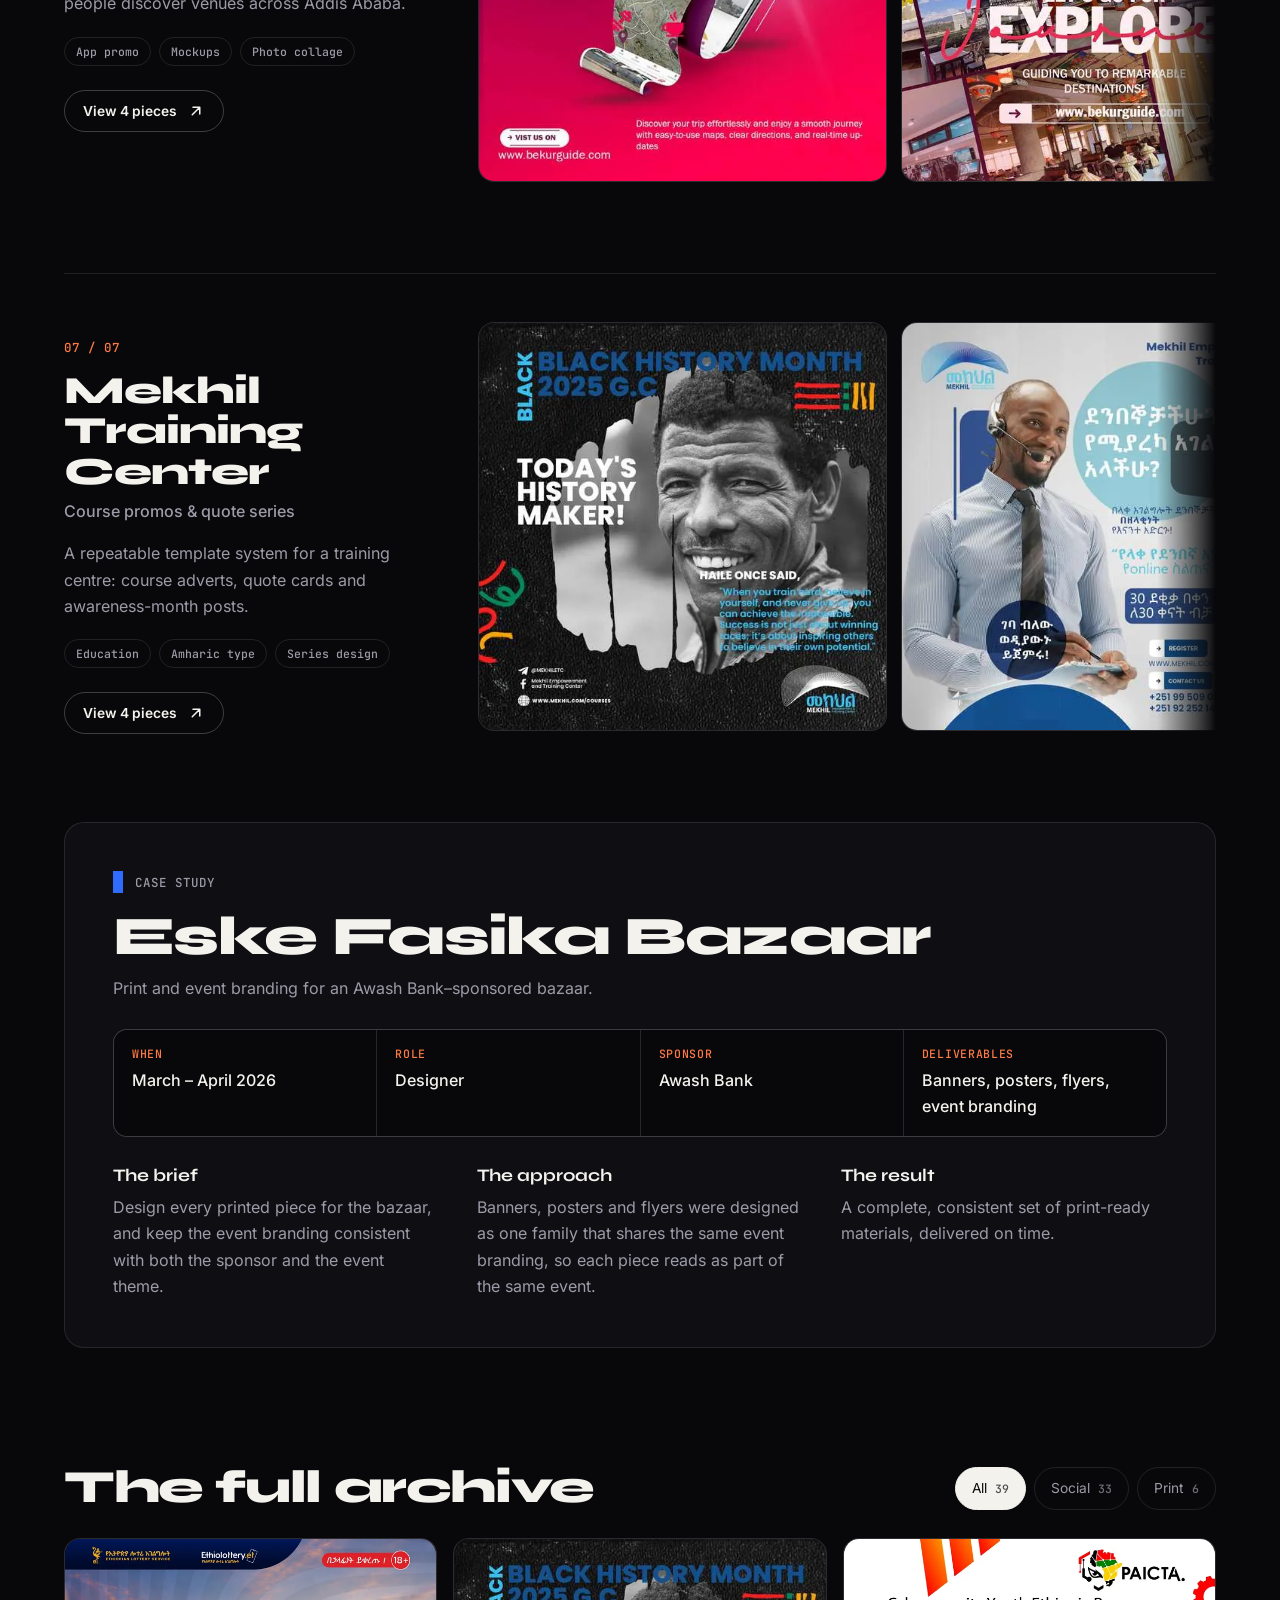
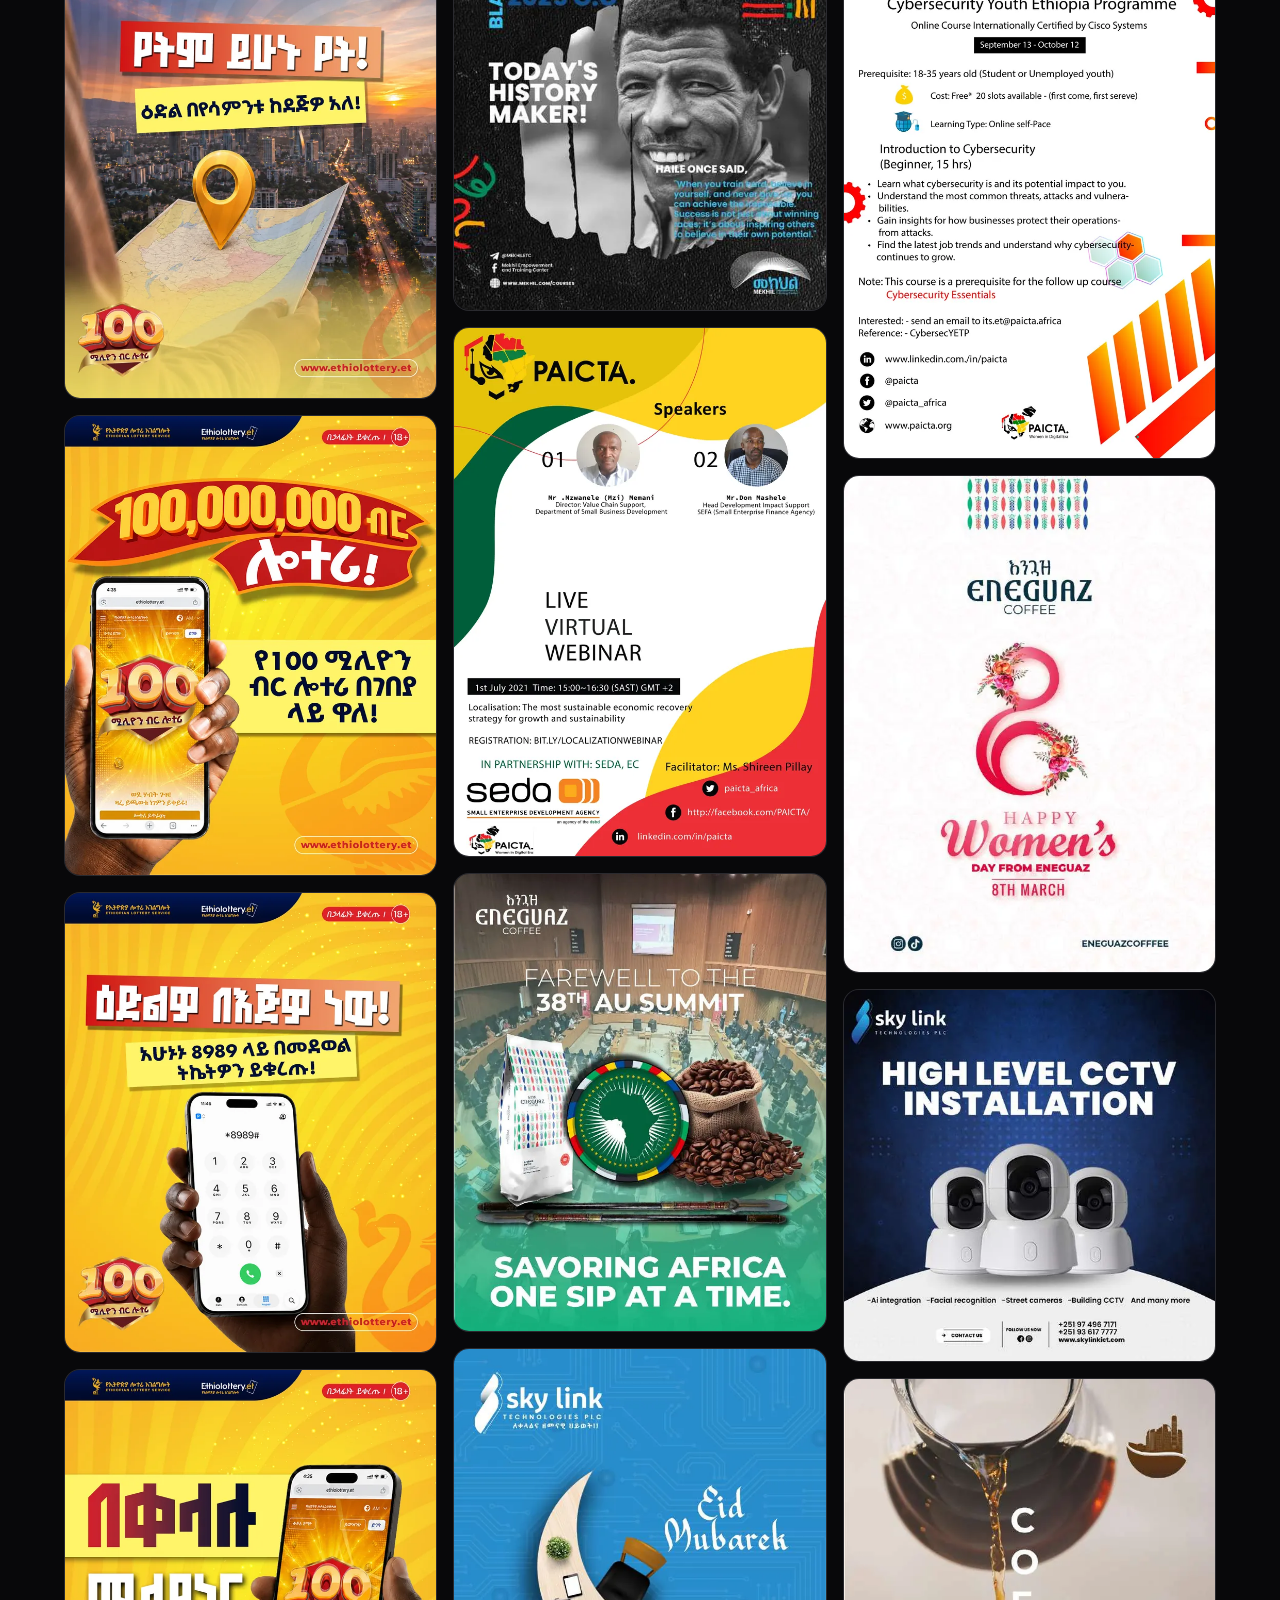
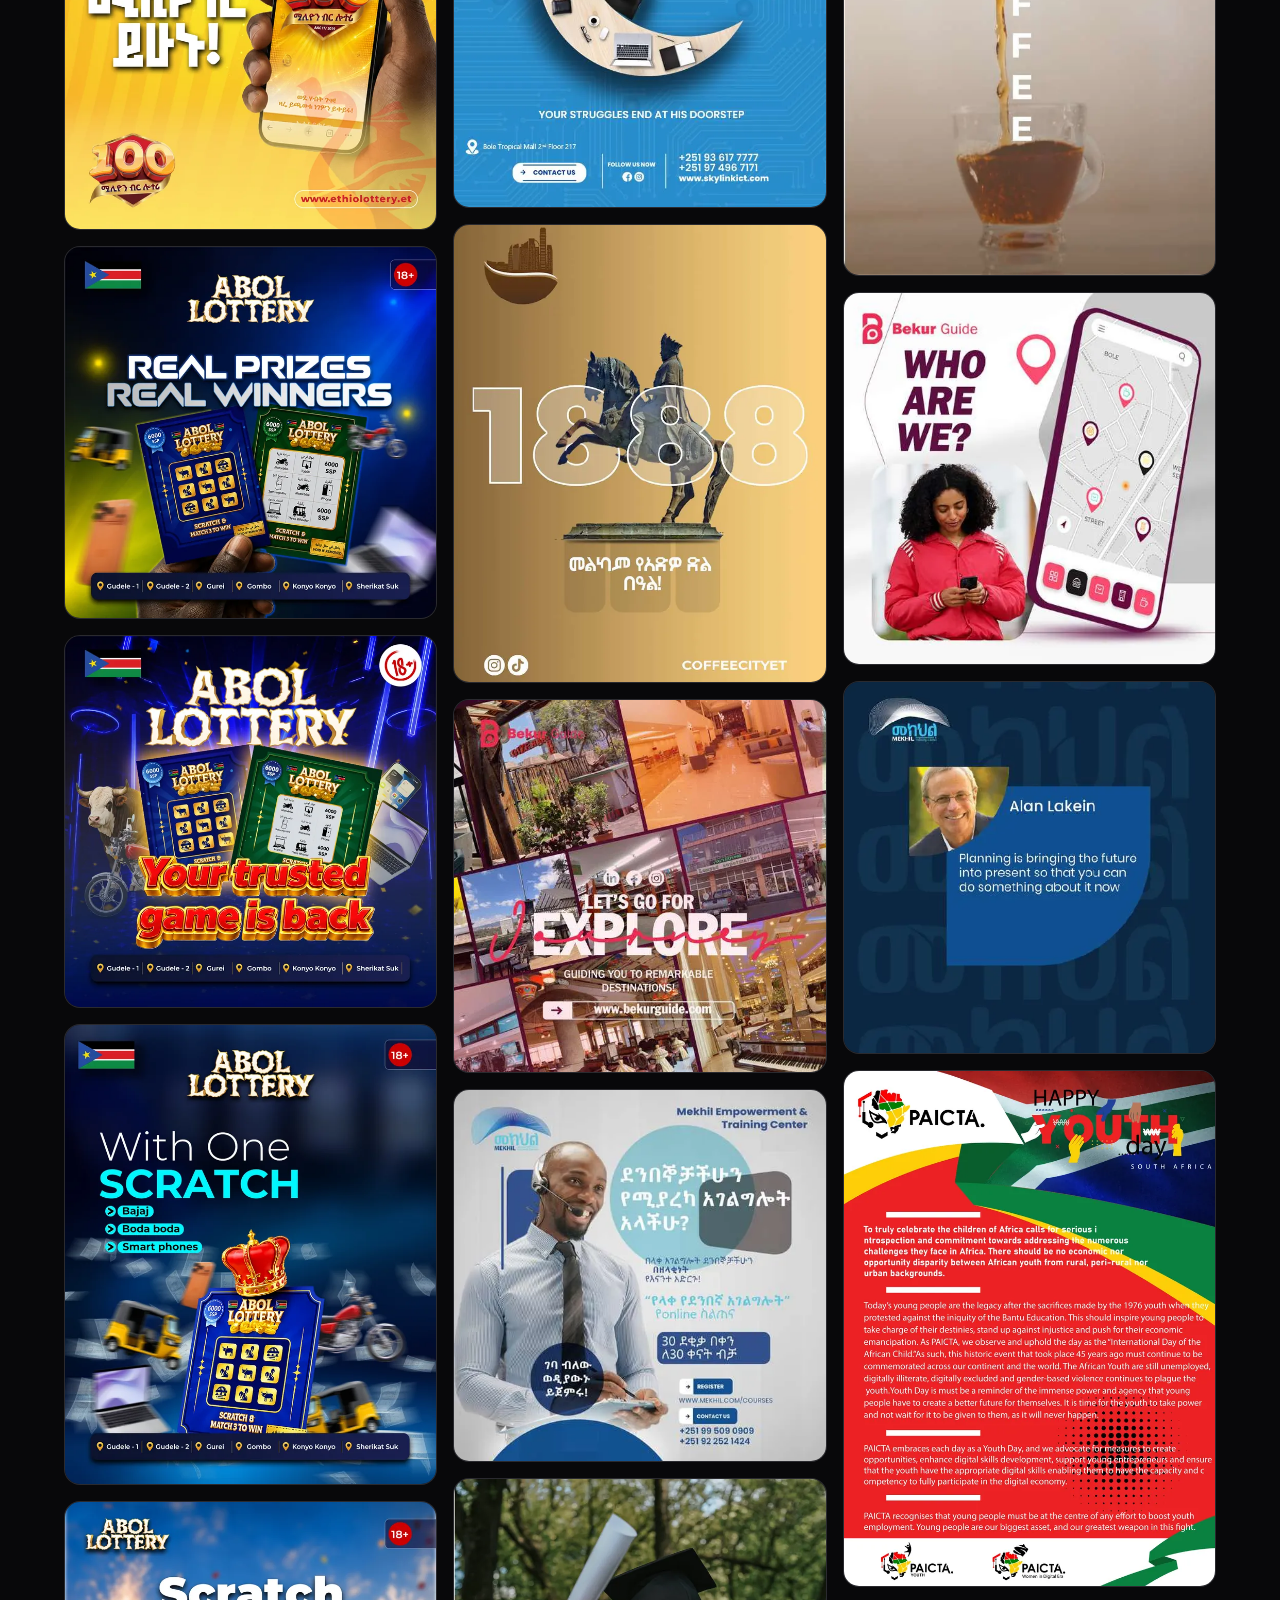
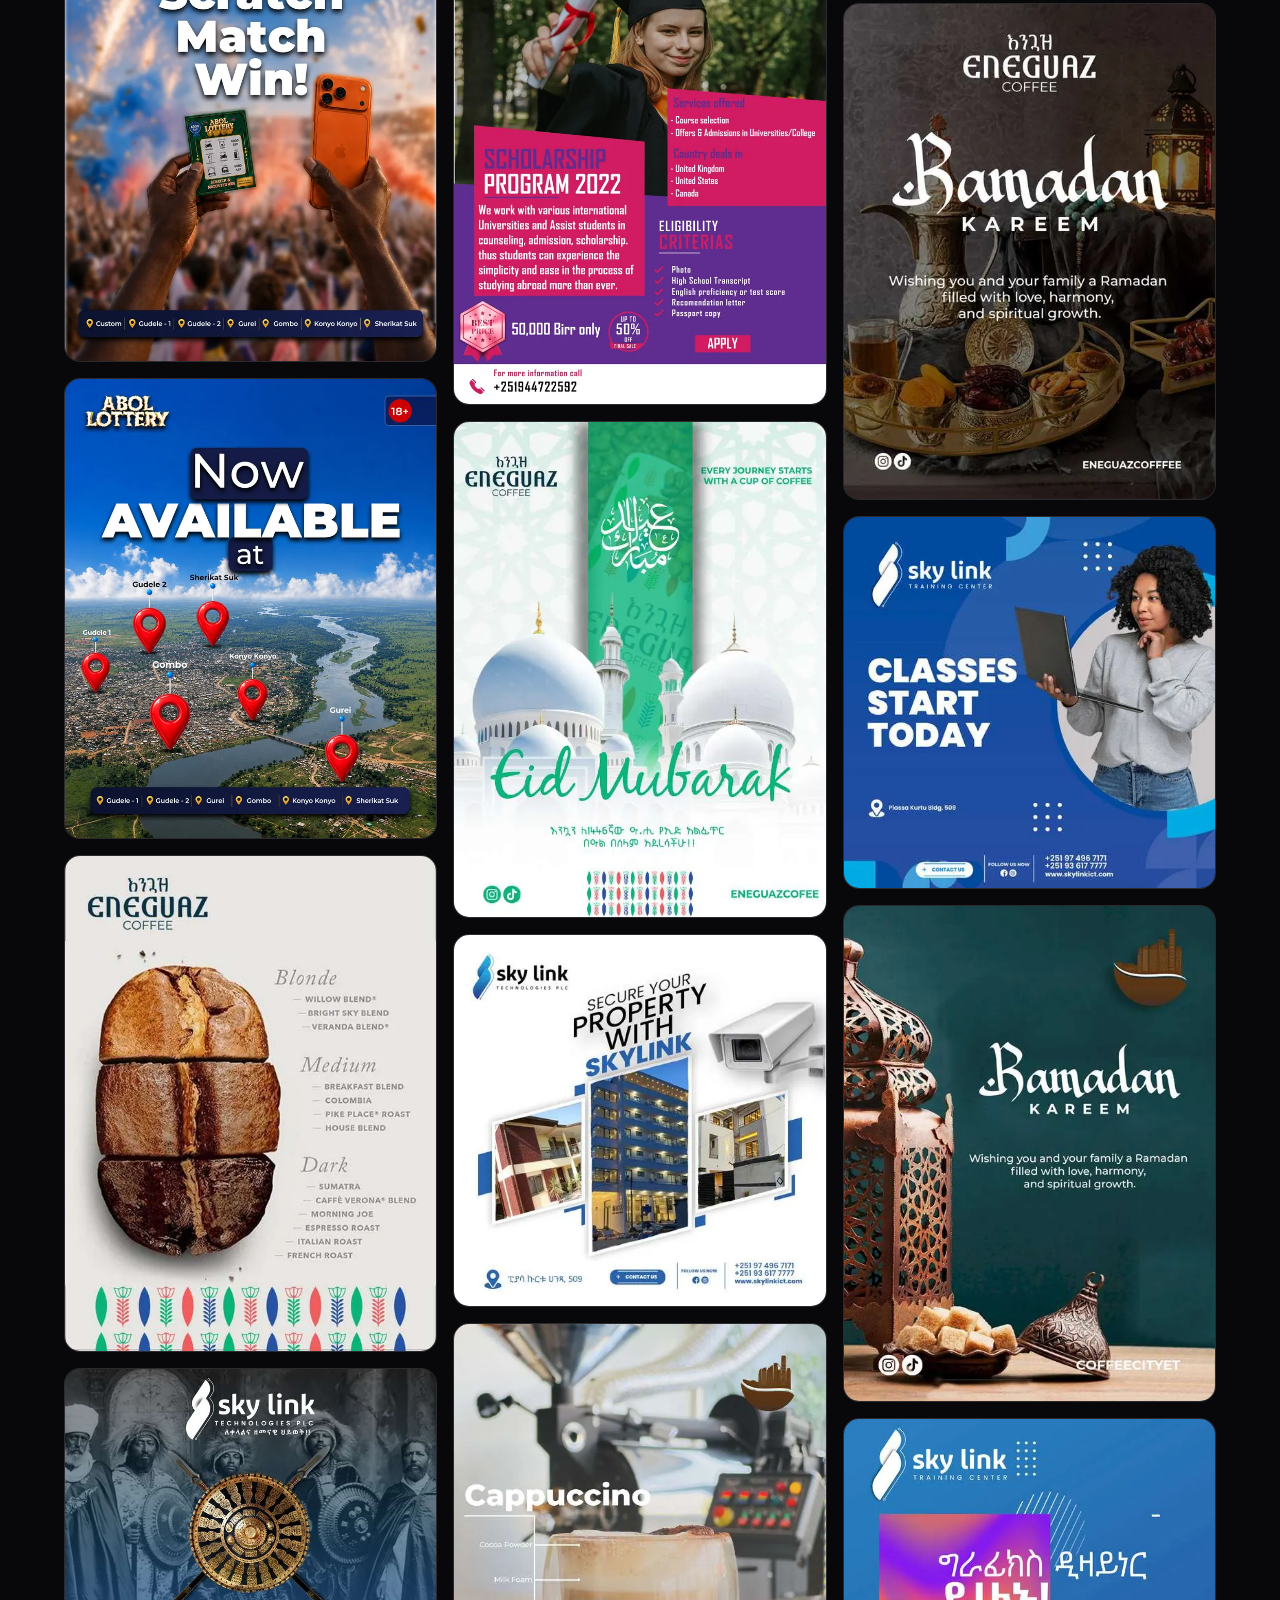
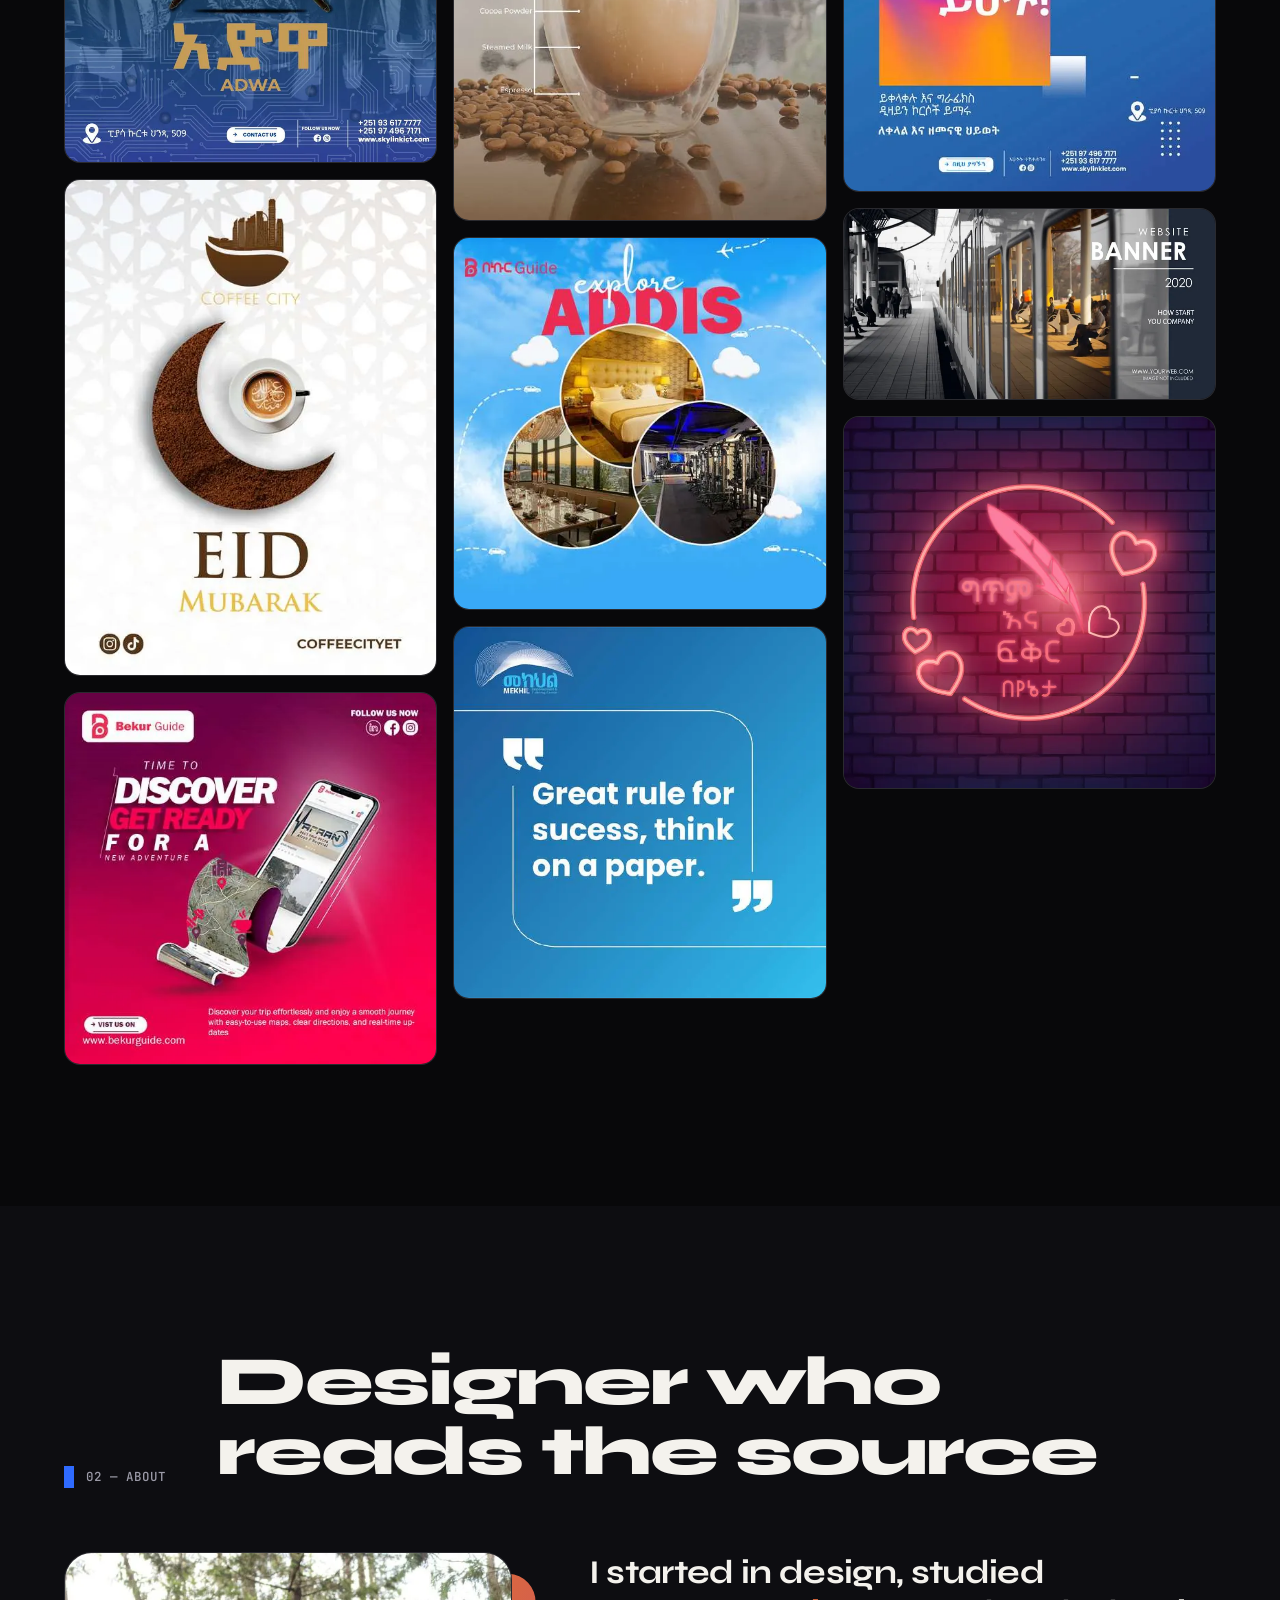
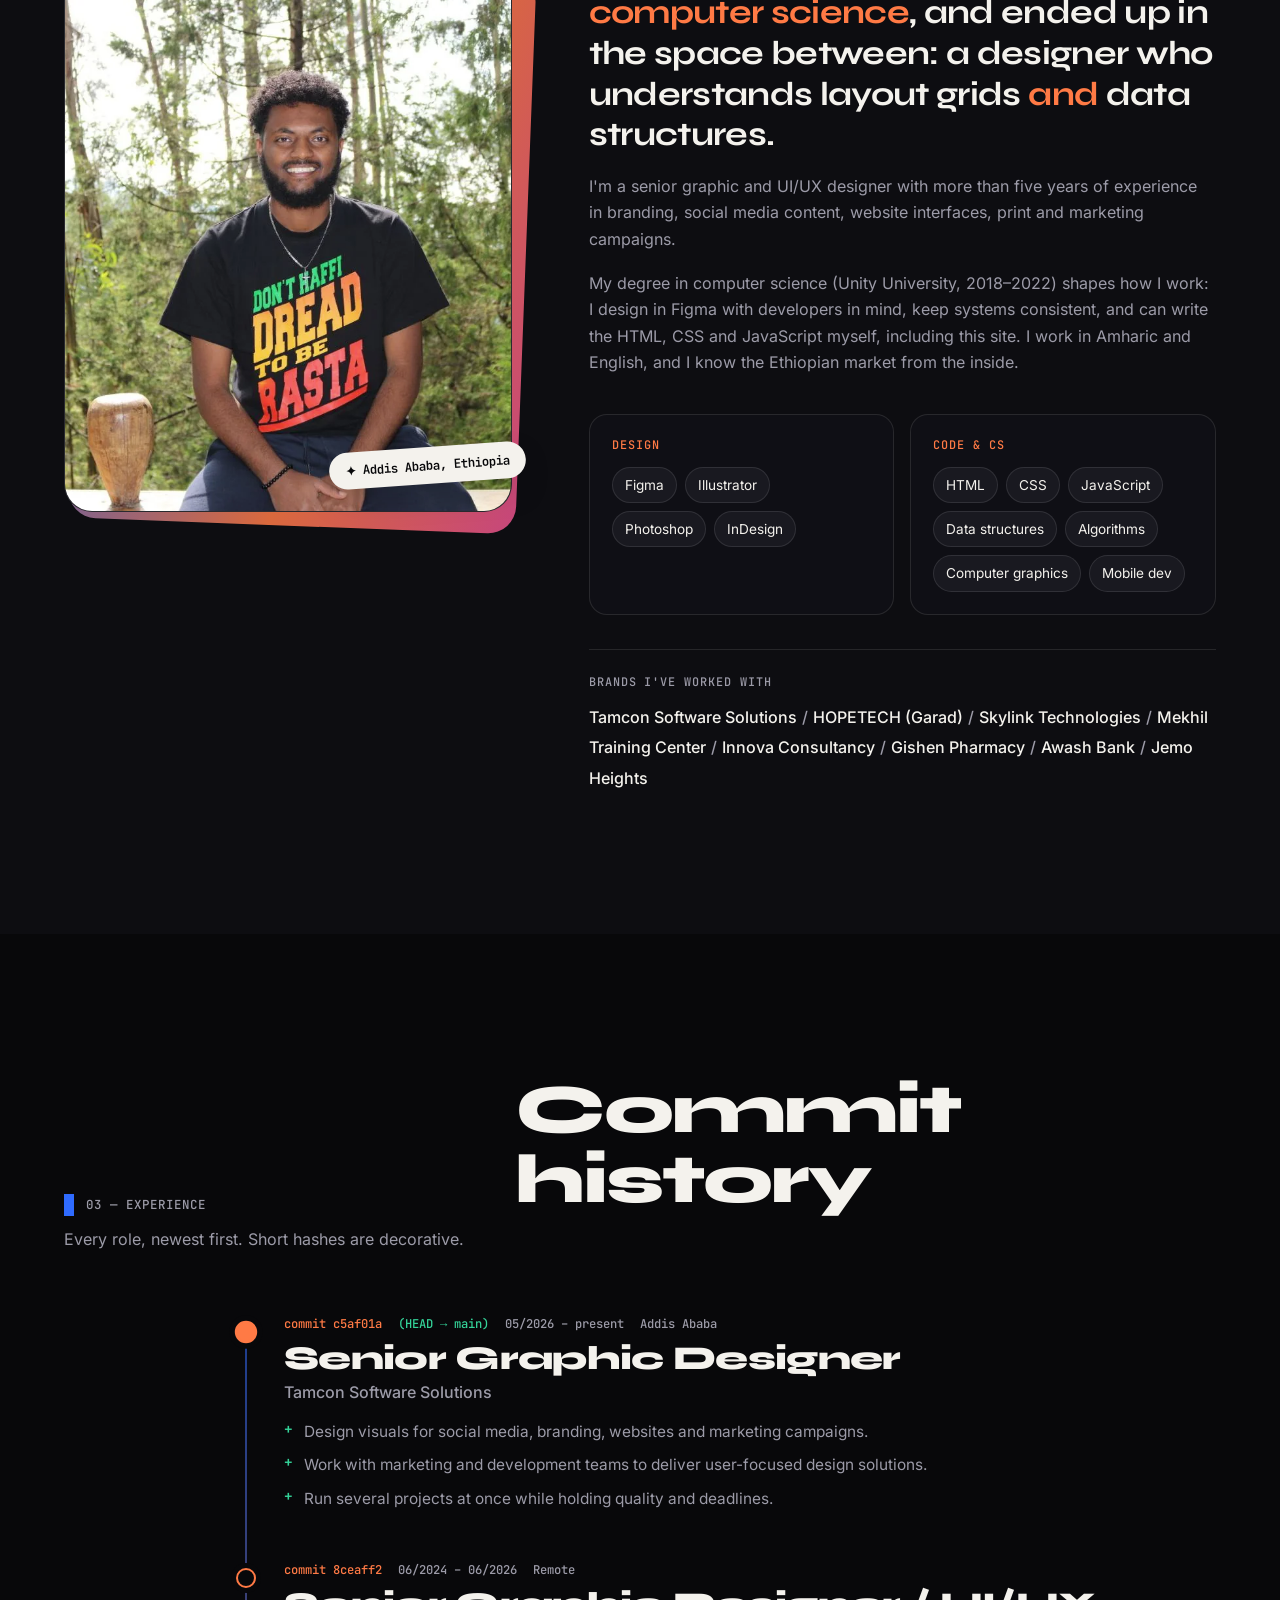
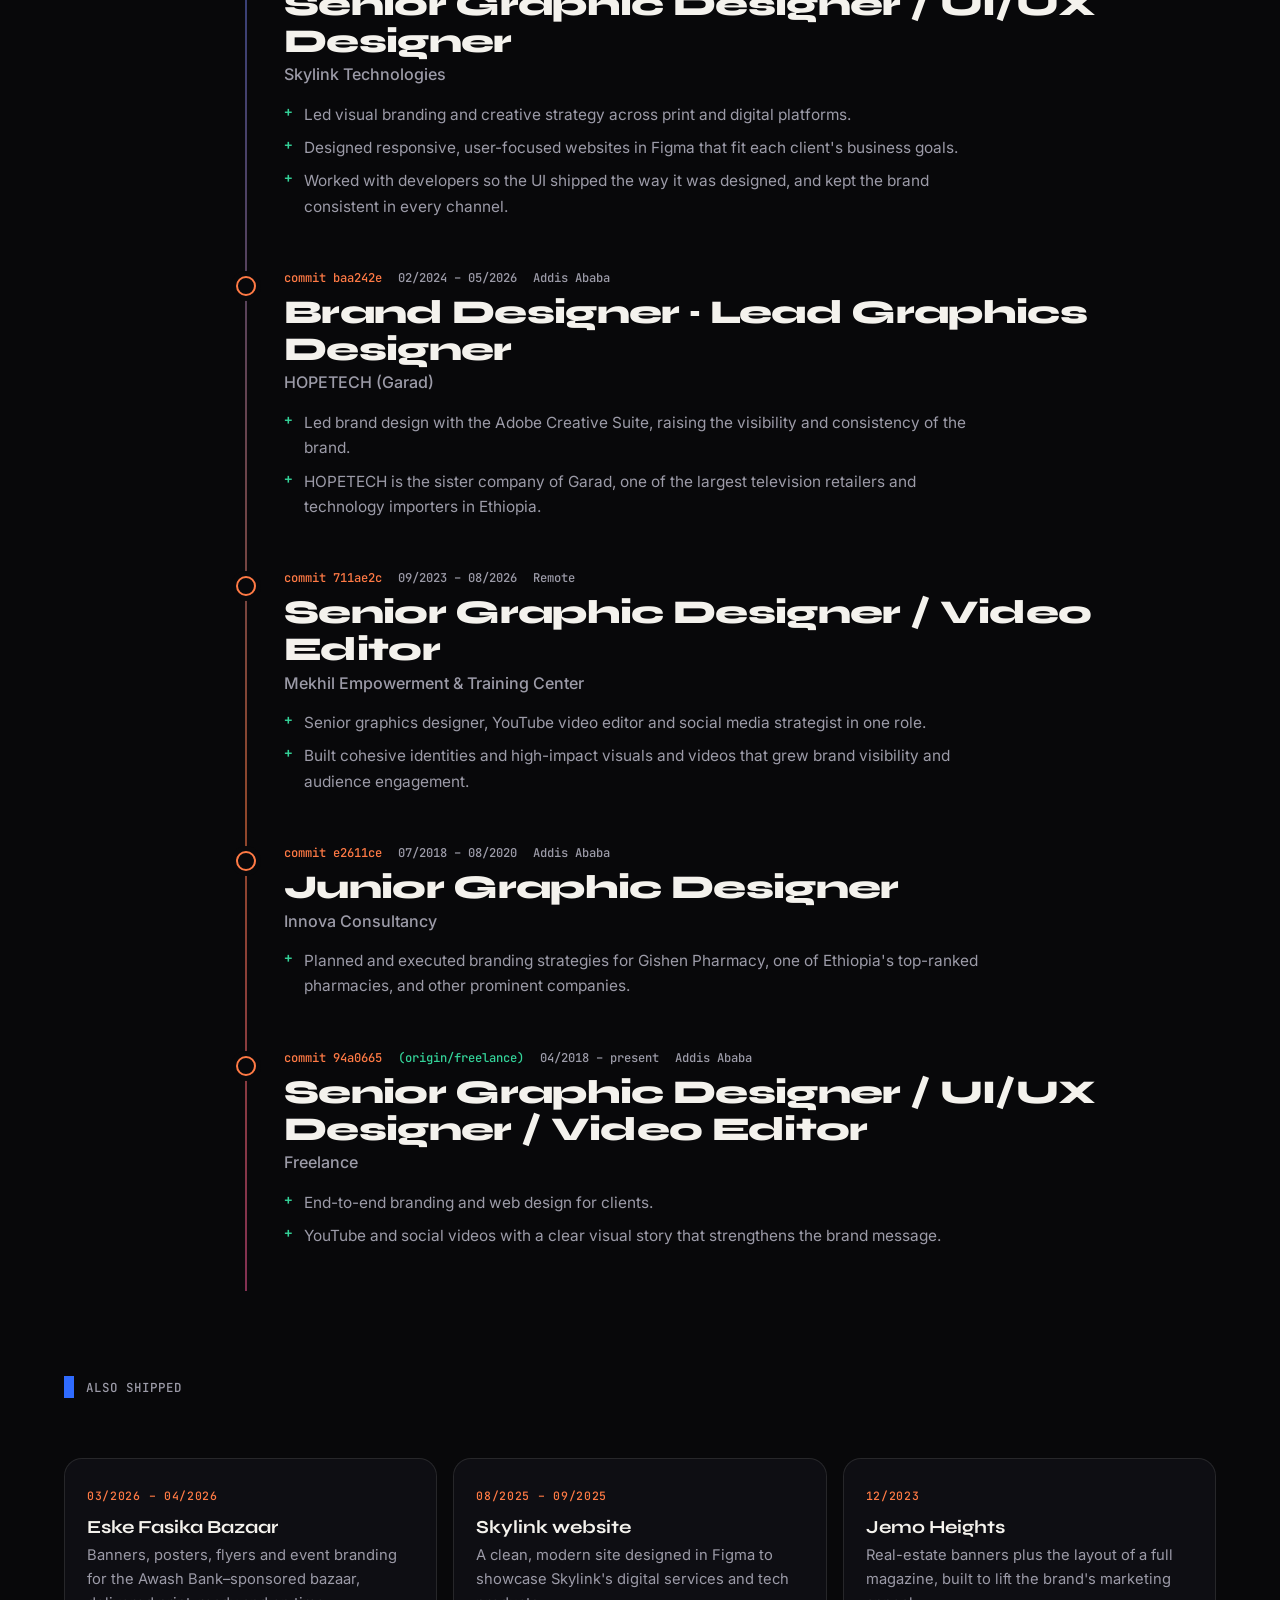
==== commit e44929de: "Add Amharic/English language switch Co-Authored-By: Claude Sonnet 5.5 <noreply@anthropic.com> Claude" ====
--- a/index.html
+++ b/index.html
@@ -68,6 +68,7 @@
         <svg viewBox="0 0 24 24" fill="none" stroke="currentColor" stroke-width="2" stroke-linecap="round"><circle cx="11" cy="11" r="7"/><path d="m20 20-3.5-3.5"/></svg>
         <kbd id="kbd-hint">Ctrl K</kbd>
       </button>
+      <button class="icon-btn lang-btn" id="lang-btn" type="button" aria-label="Switch language to Amharic" title="አማርኛ / English">አማ</button>
       <button class="icon-btn theme-btn" id="theme-btn" aria-label="Toggle light and dark theme">
         <svg class="sun" viewBox="0 0 24 24" fill="none" stroke="currentColor" stroke-width="2" stroke-linecap="round"><circle cx="12" cy="12" r="4"/><path d="M12 2v2M12 20v2M4.9 4.9l1.4 1.4M17.7 17.7l1.4 1.4M2 12h2M20 12h2M4.9 19.1l1.4-1.4M17.7 6.3l1.4-1.4"/></svg>
         <svg class="moon" viewBox="0 0 24 24" fill="none" stroke="currentColor" stroke-width="2" stroke-linecap="round" stroke-linejoin="round"><path d="M21 12.8A9 9 0 1 1 11.2 3 7 7 0 0 0 21 12.8z"/></svg>
@@ -90,7 +91,7 @@
         <div>
           <div class="eyebrow">
             <span class="geez" lang="am">ሰላም</span>
-            <span>Addis Ababa, ET · <time id="clock">--:--</time> local</span>
+            <span><span>Addis Ababa, ET</span> · <time id="clock">--:--</time> <span>local</span></span>
             <span class="status">Open to remote &amp; freelance work</span>
           </div>
 
@@ -393,11 +394,11 @@
           <div class="field"><label for="f-email">Your email</label><input id="f-email" name="email" type="email" autocomplete="email" required></div>
           <div class="field full"><label for="f-need">What do you need?</label>
             <select id="f-need" name="need">
-              <option>Brand identity or logo</option>
-              <option>Social media campaign</option>
-              <option>UI/UX or website design</option>
-              <option>Print or event materials</option>
-              <option>Something else</option>
+              <option value="Brand identity or logo">Brand identity or logo</option>
+              <option value="Social media campaign">Social media campaign</option>
+              <option value="UI/UX or website design">UI/UX or website design</option>
+              <option value="Print or event materials">Print or event materials</option>
+              <option value="Something else">Something else</option>
             </select></div>
           <div class="field full"><label for="f-msg">Project details</label><textarea id="f-msg" name="message" rows="5" required placeholder="What is it for, when do you need it, and any links or examples."></textarea></div>
           <input class="hp" type="text" name="_honey" tabindex="-1" autocomplete="off" aria-hidden="true">
@@ -412,7 +413,7 @@
         <div class="contact-meta reveal">
           <a href="tel:+251980816884">+251 980 816 884</a>
           <span>Addis Ababa, Ethiopia (UTC+3)</span>
-          <span>Local time <time id="clock2">--:--</time></span>
+          <span><span>Local time</span> <time id="clock2">--:--</time></span>
         </div>
       </div>
     </section>
@@ -452,5 +453,6 @@
 
   <script src="assets/js/works.js"></script>
   <script src="assets/js/main.js"></script>
+  <script src="assets/js/i18n.js"></script>
 </body>
 </html>
--- a/assets/css/style.css
+++ b/assets/css/style.css
@@ -539,3 +539,11 @@
 .order-note { grid-column: 1 / -1; color: var(--muted); font-size: .8rem; }
 .order button[disabled] { opacity: .6; pointer-events: none; }
 @media (max-width: 600px) { .order { grid-template-columns: 1fr; } }
+
+/* ---------- language switch ---------- */
+.lang-btn { font: 700 .82rem var(--f-body); letter-spacing: 0; }
+html[lang="am"] body { font-family: "Noto Sans Ethiopic", var(--f-body); line-height: 1.75; }
+html[lang="am"] .display { line-height: 1.12; }
+html[lang="am"] .sec-label, html[lang="am"] .field label, html[lang="am"] .cs-meta dt, html[lang="am"] .edu-card small { letter-spacing: 0; text-transform: none; }
+html[lang="am"] .sec-title, html[lang="am"] .contact h2, html[lang="am"] .cs-head h3 { letter-spacing: 0; line-height: 1.2; }
+@media (max-width: 360px) { .cmdk-btn { display: none; } }
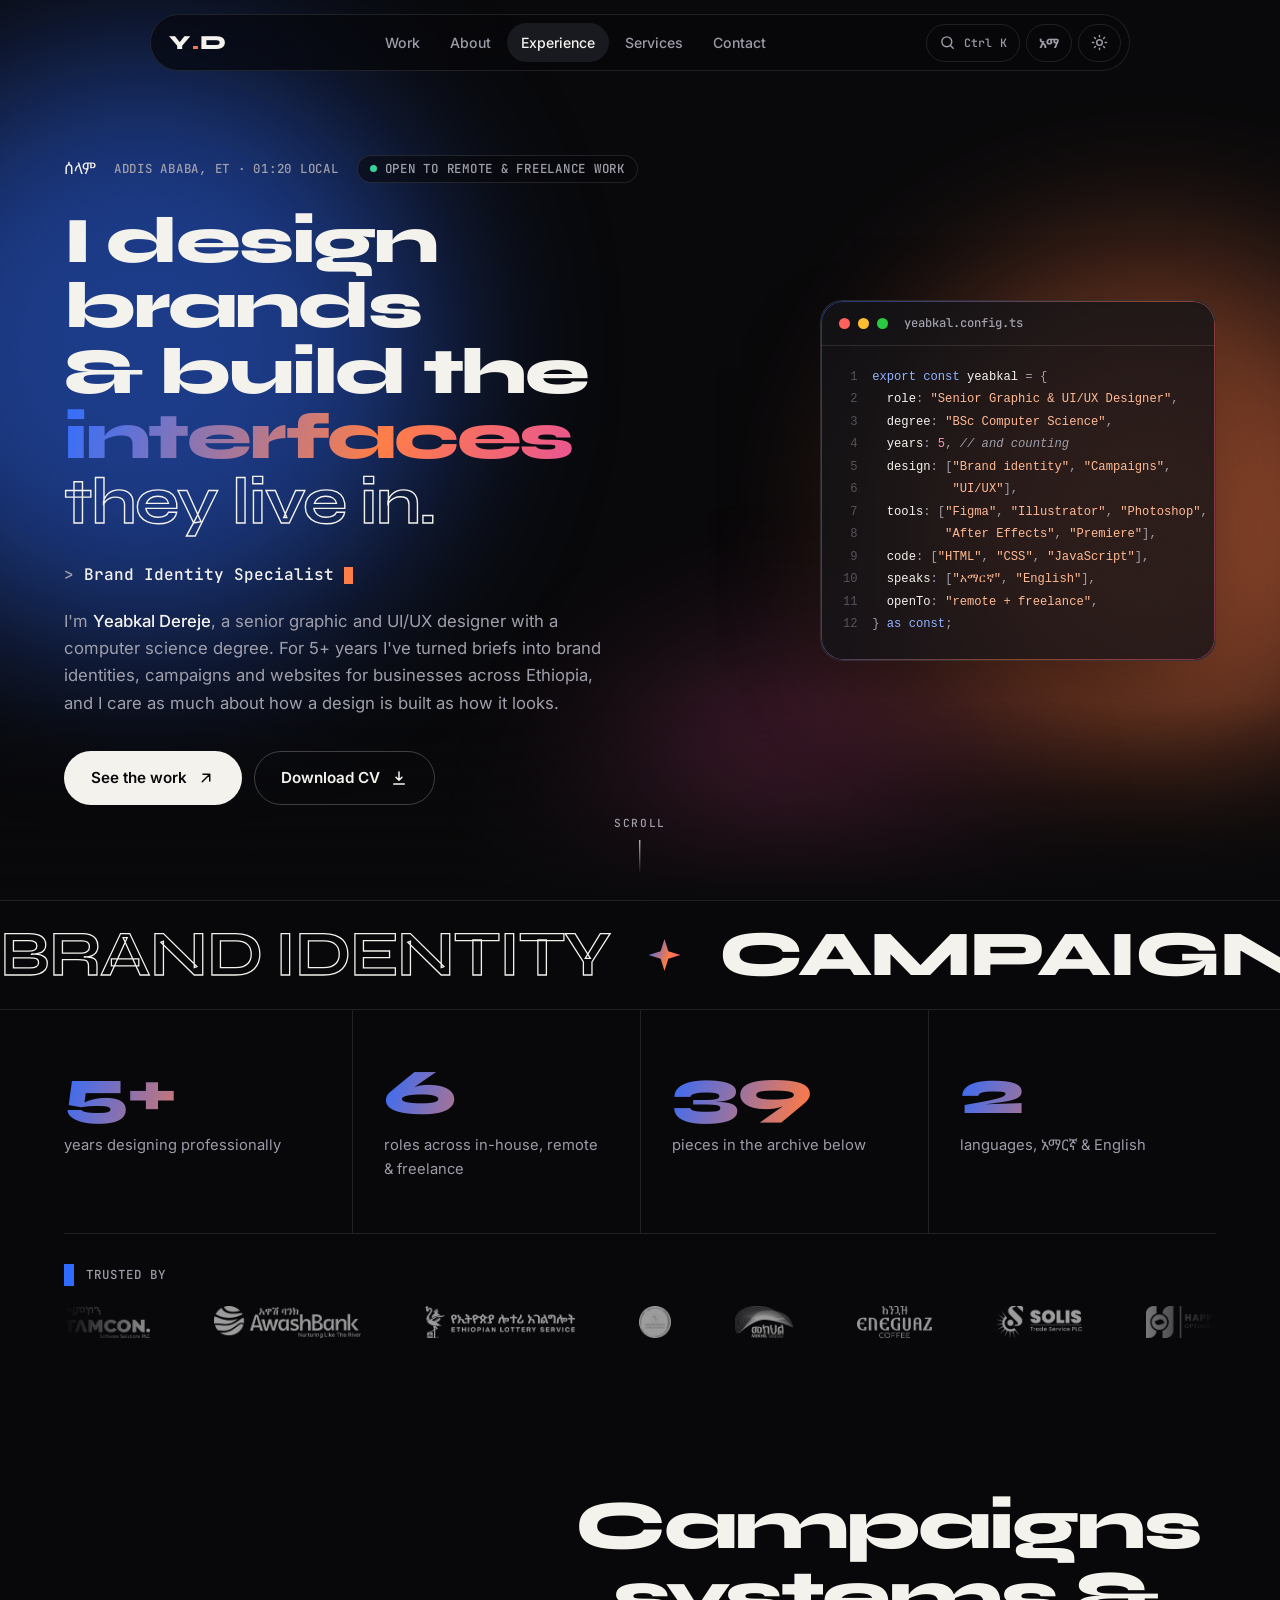
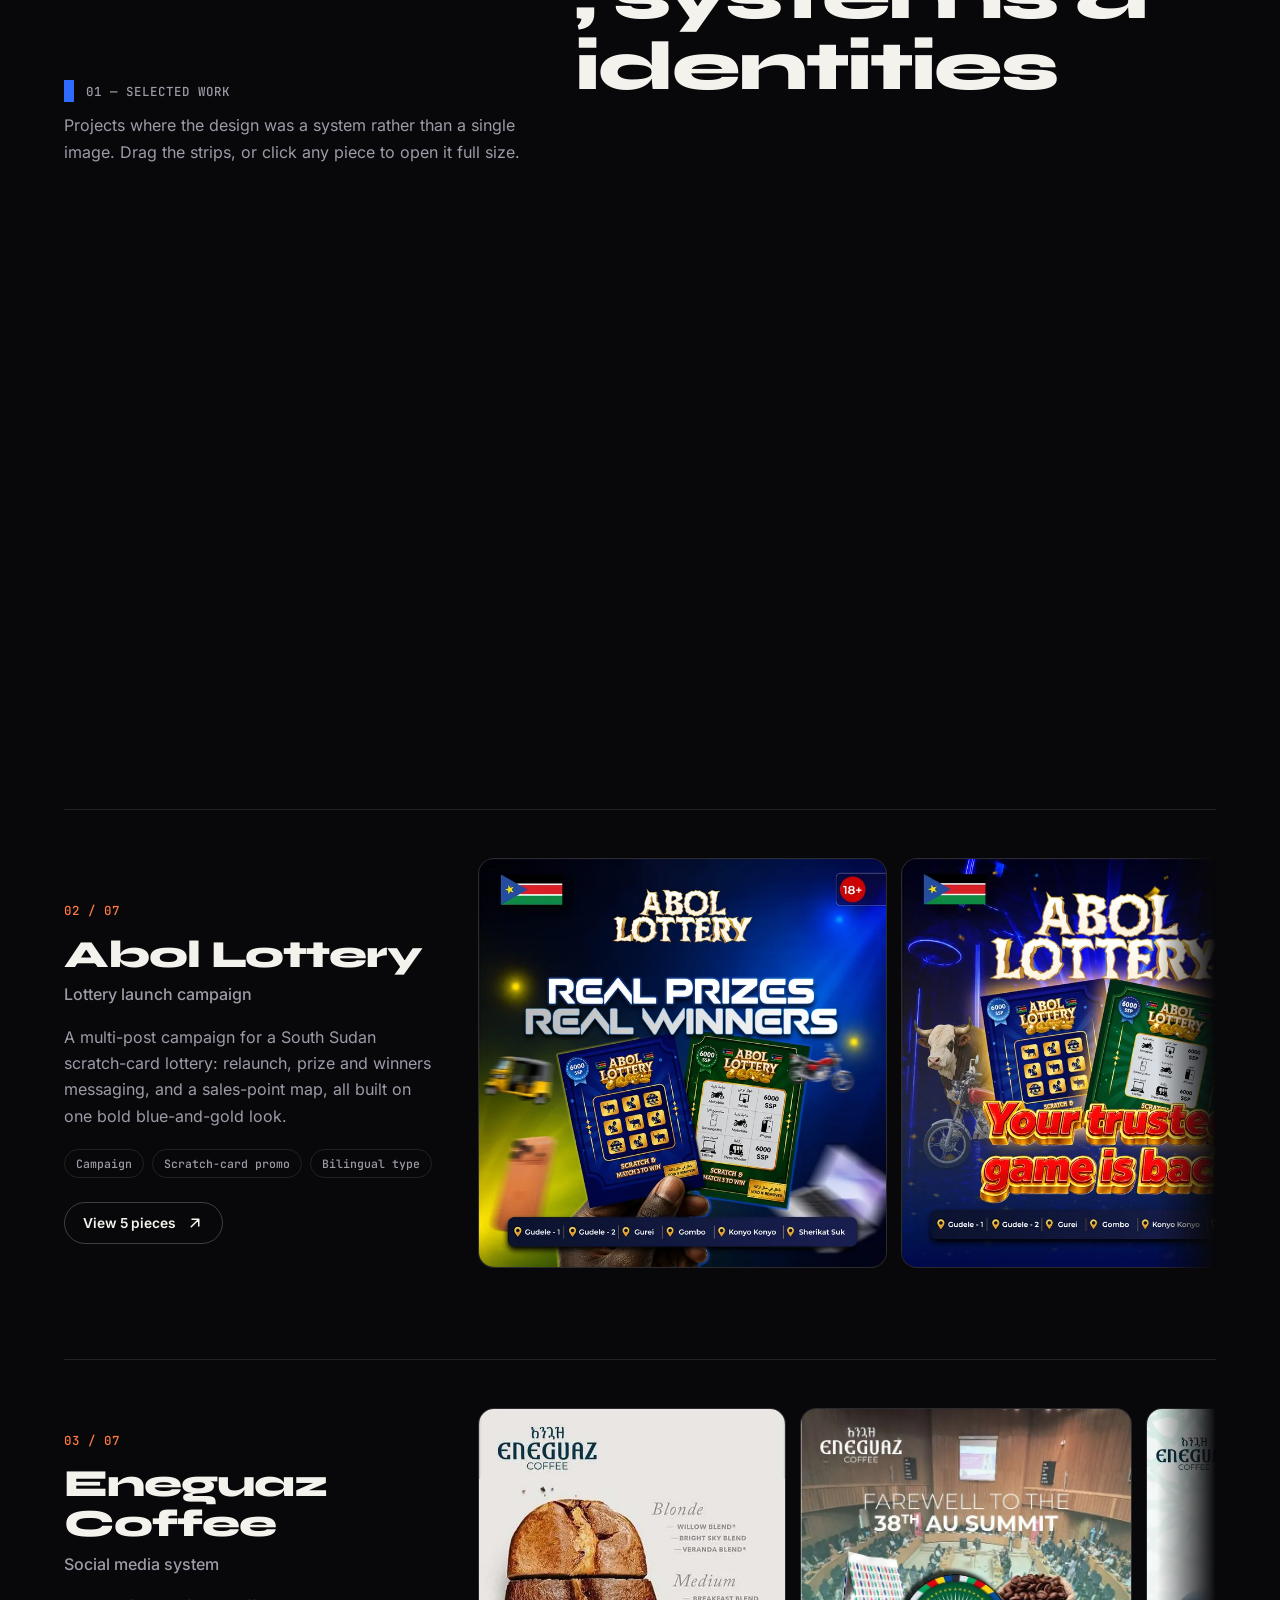
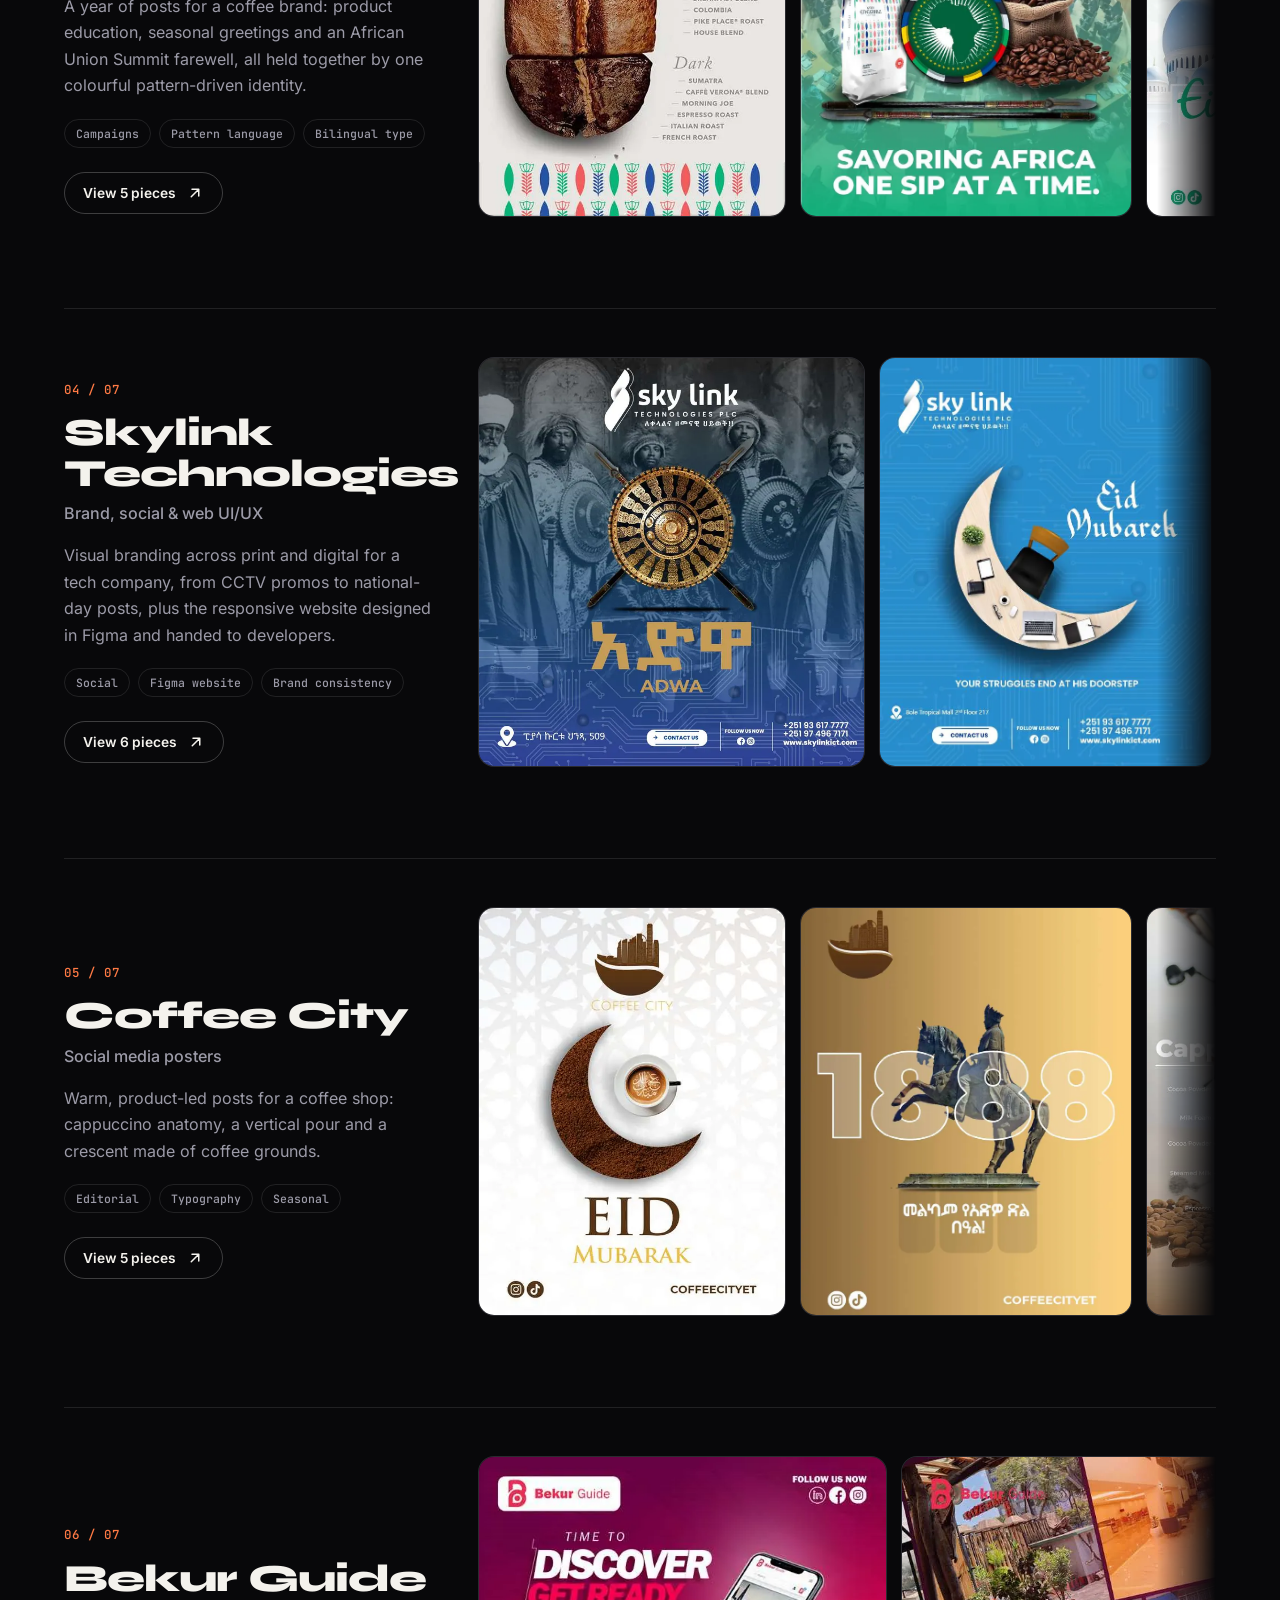
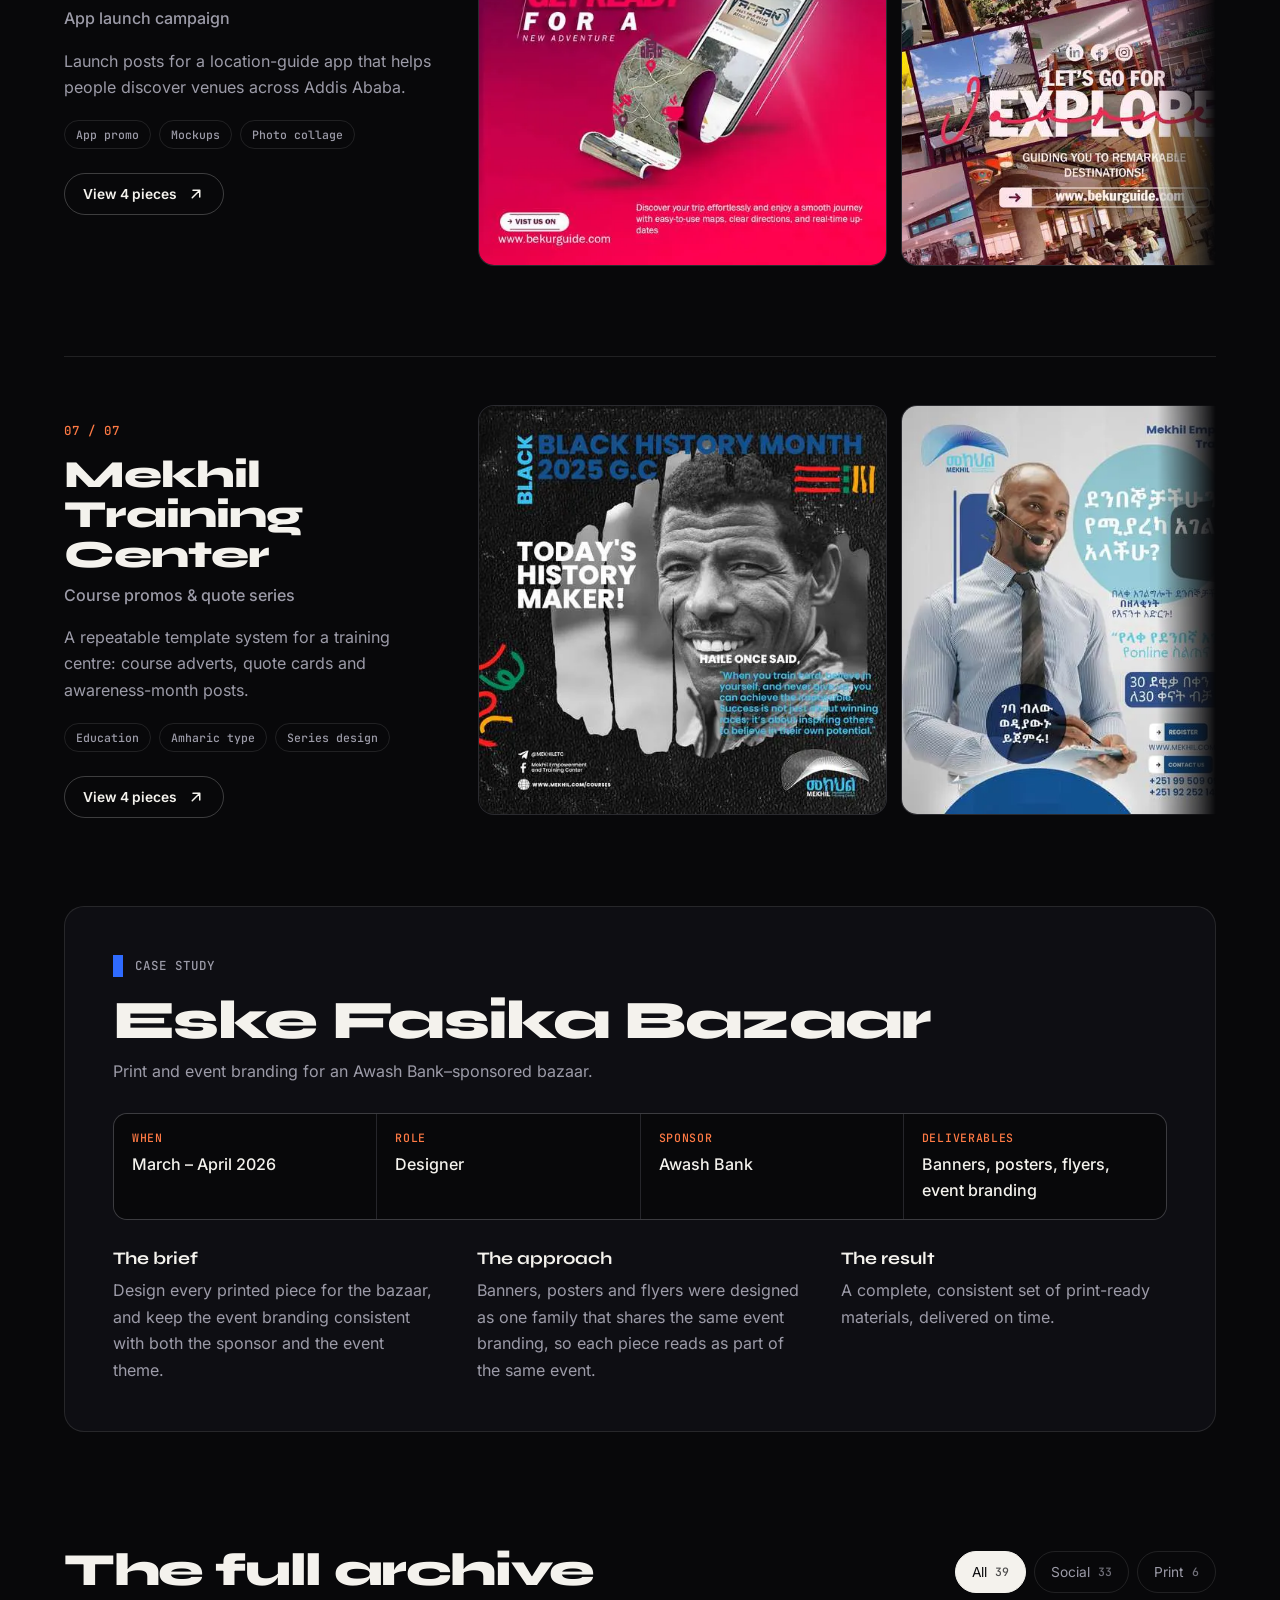
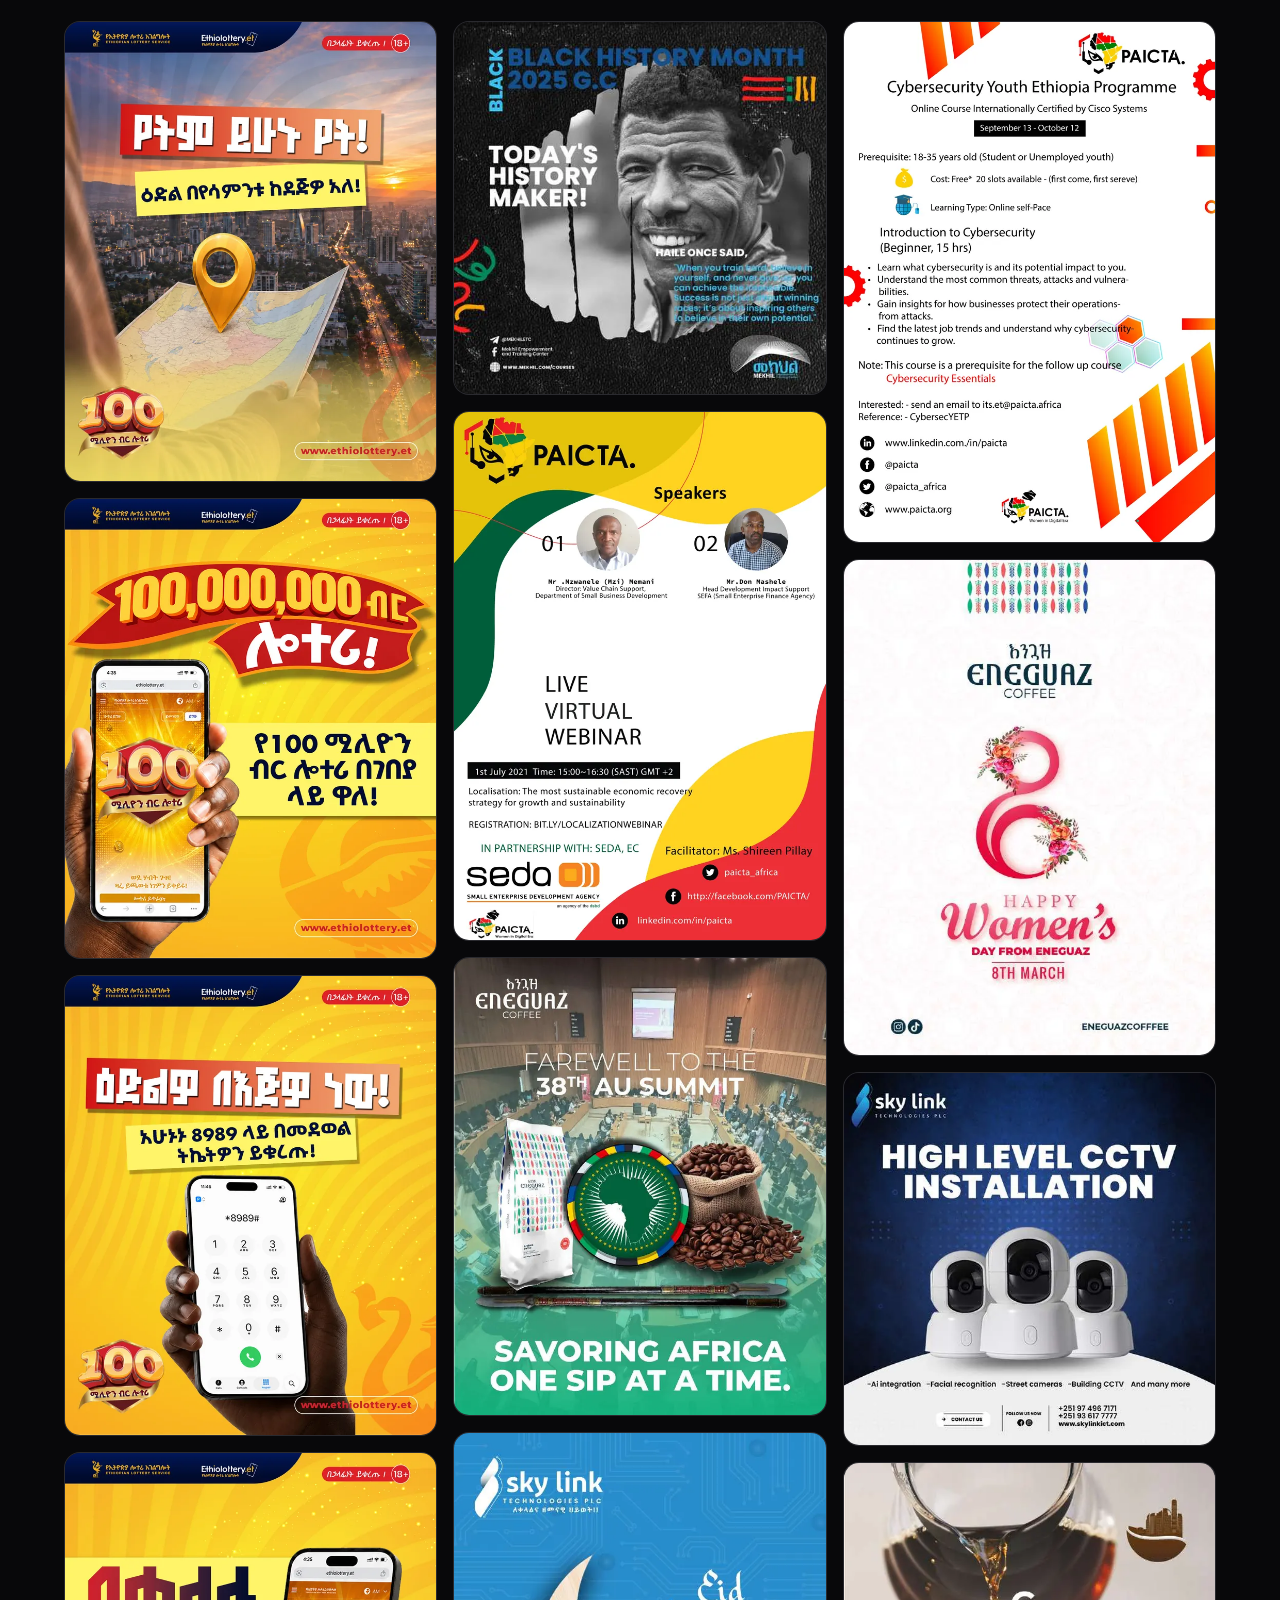
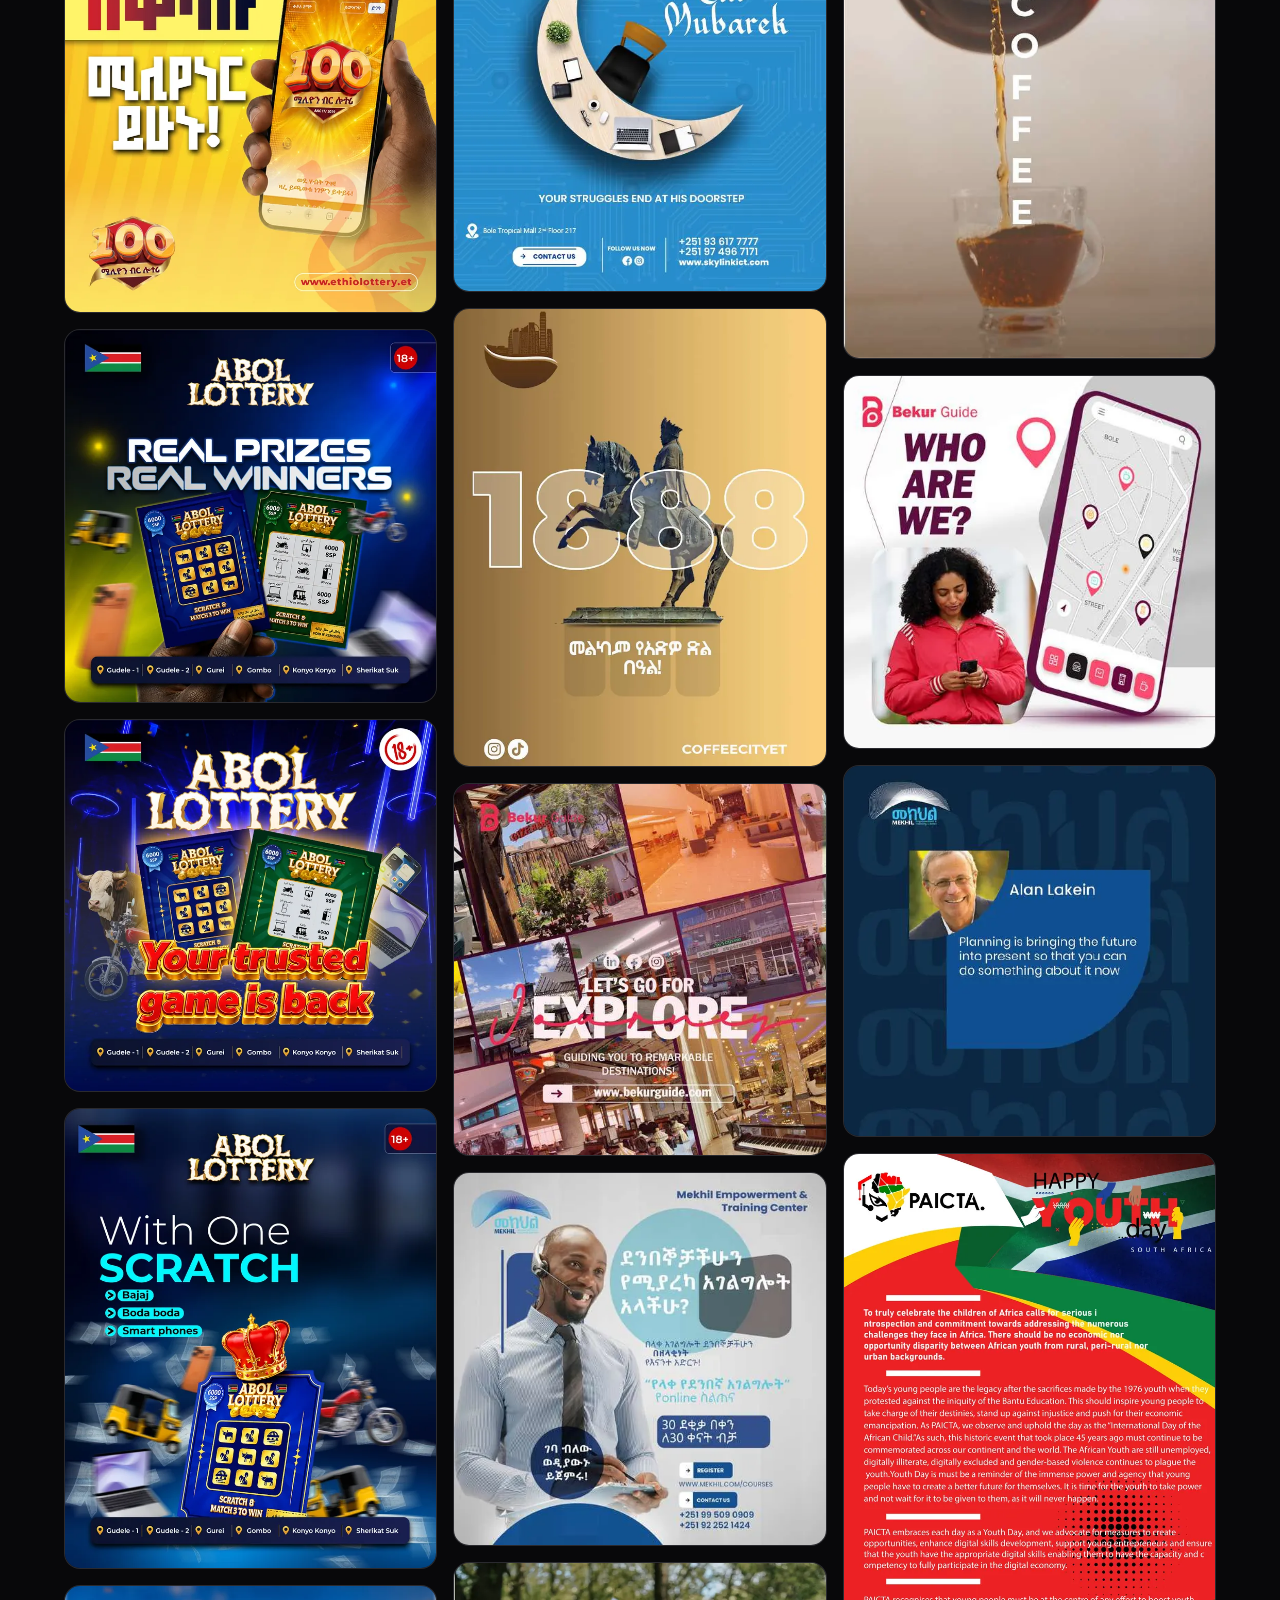
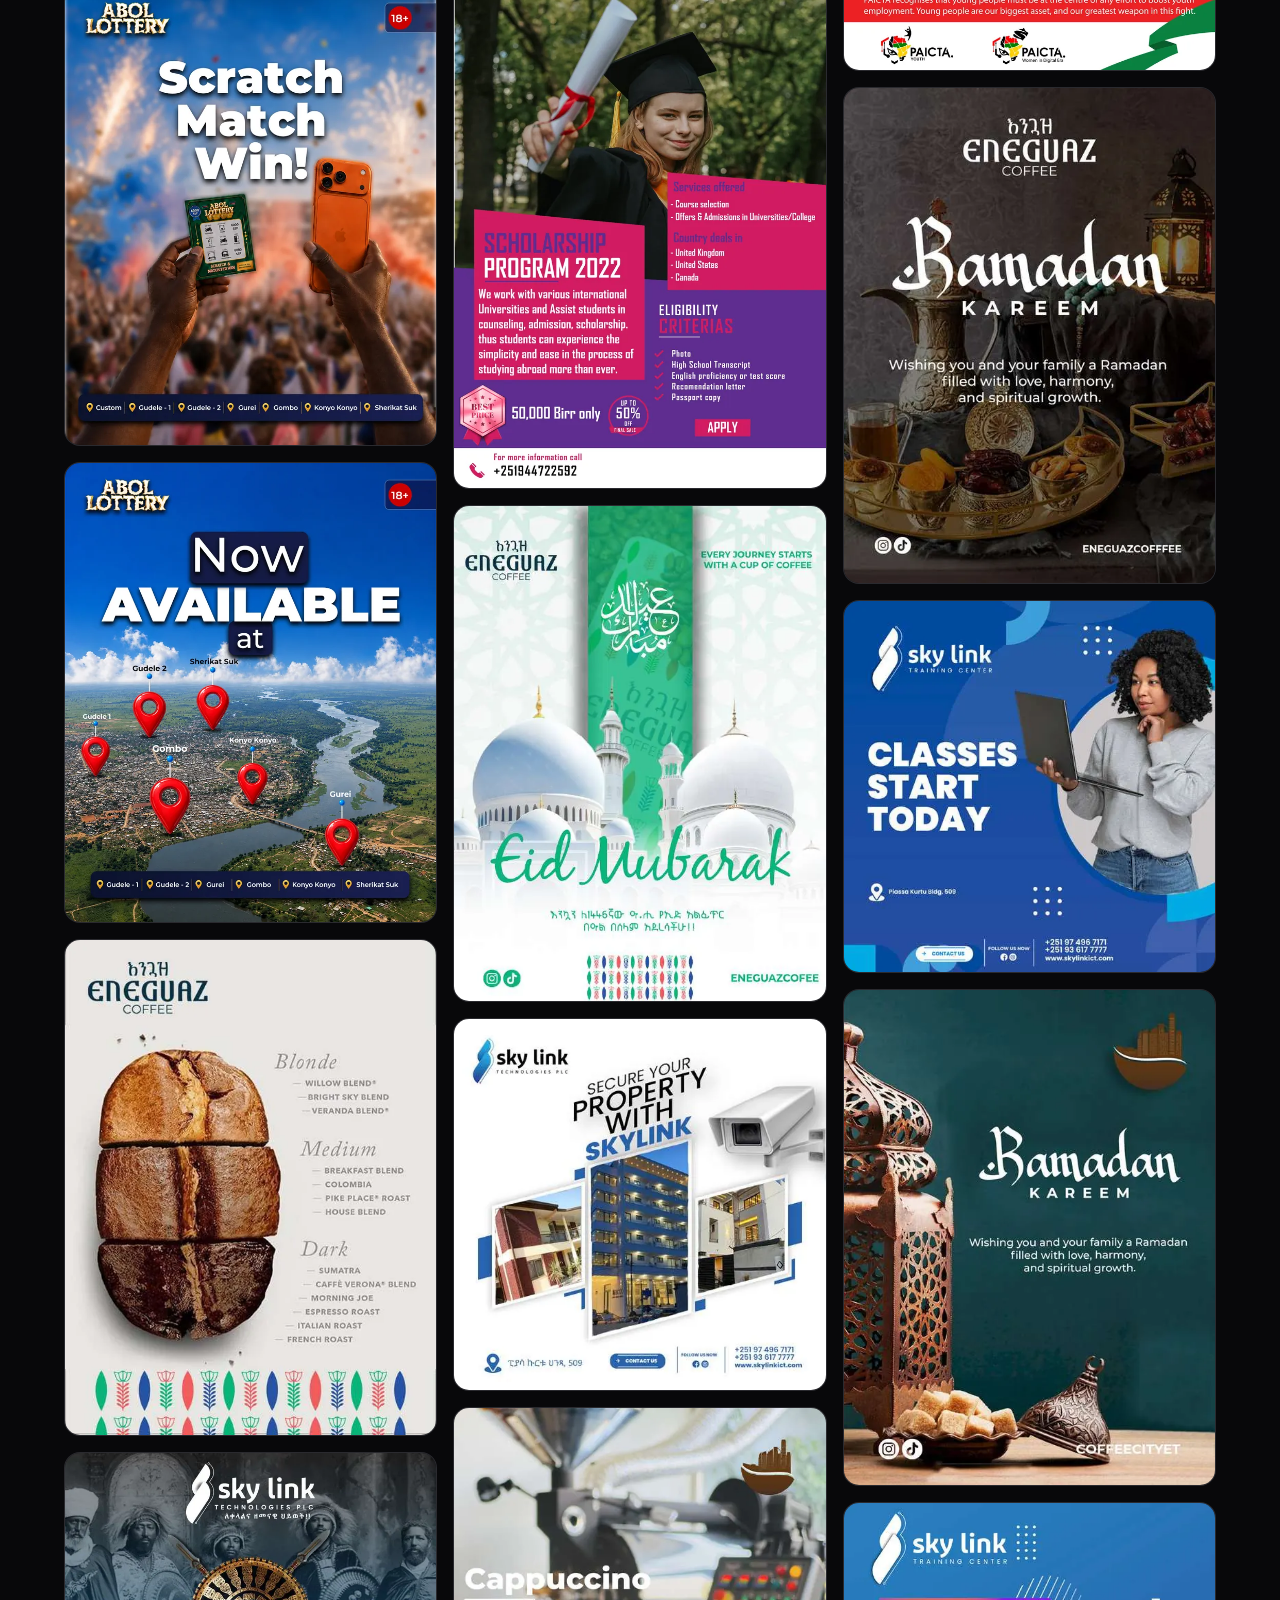
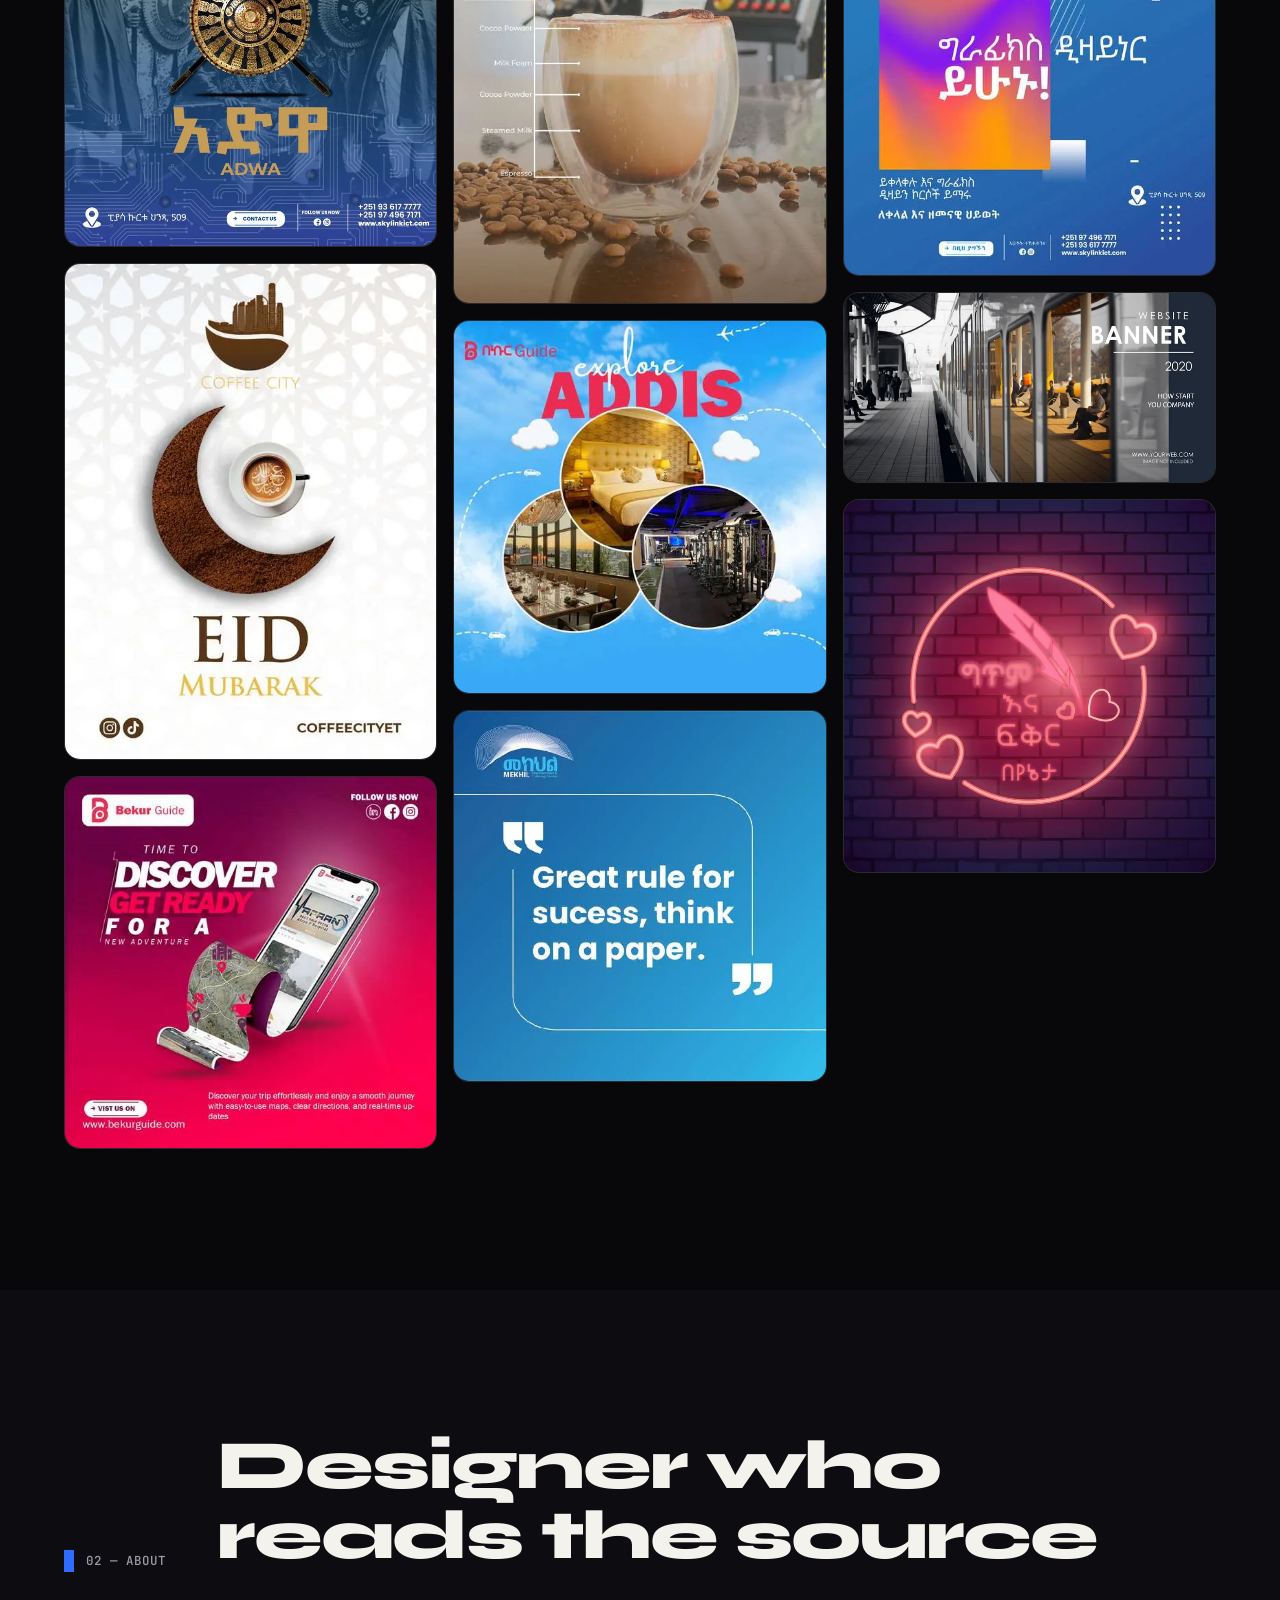
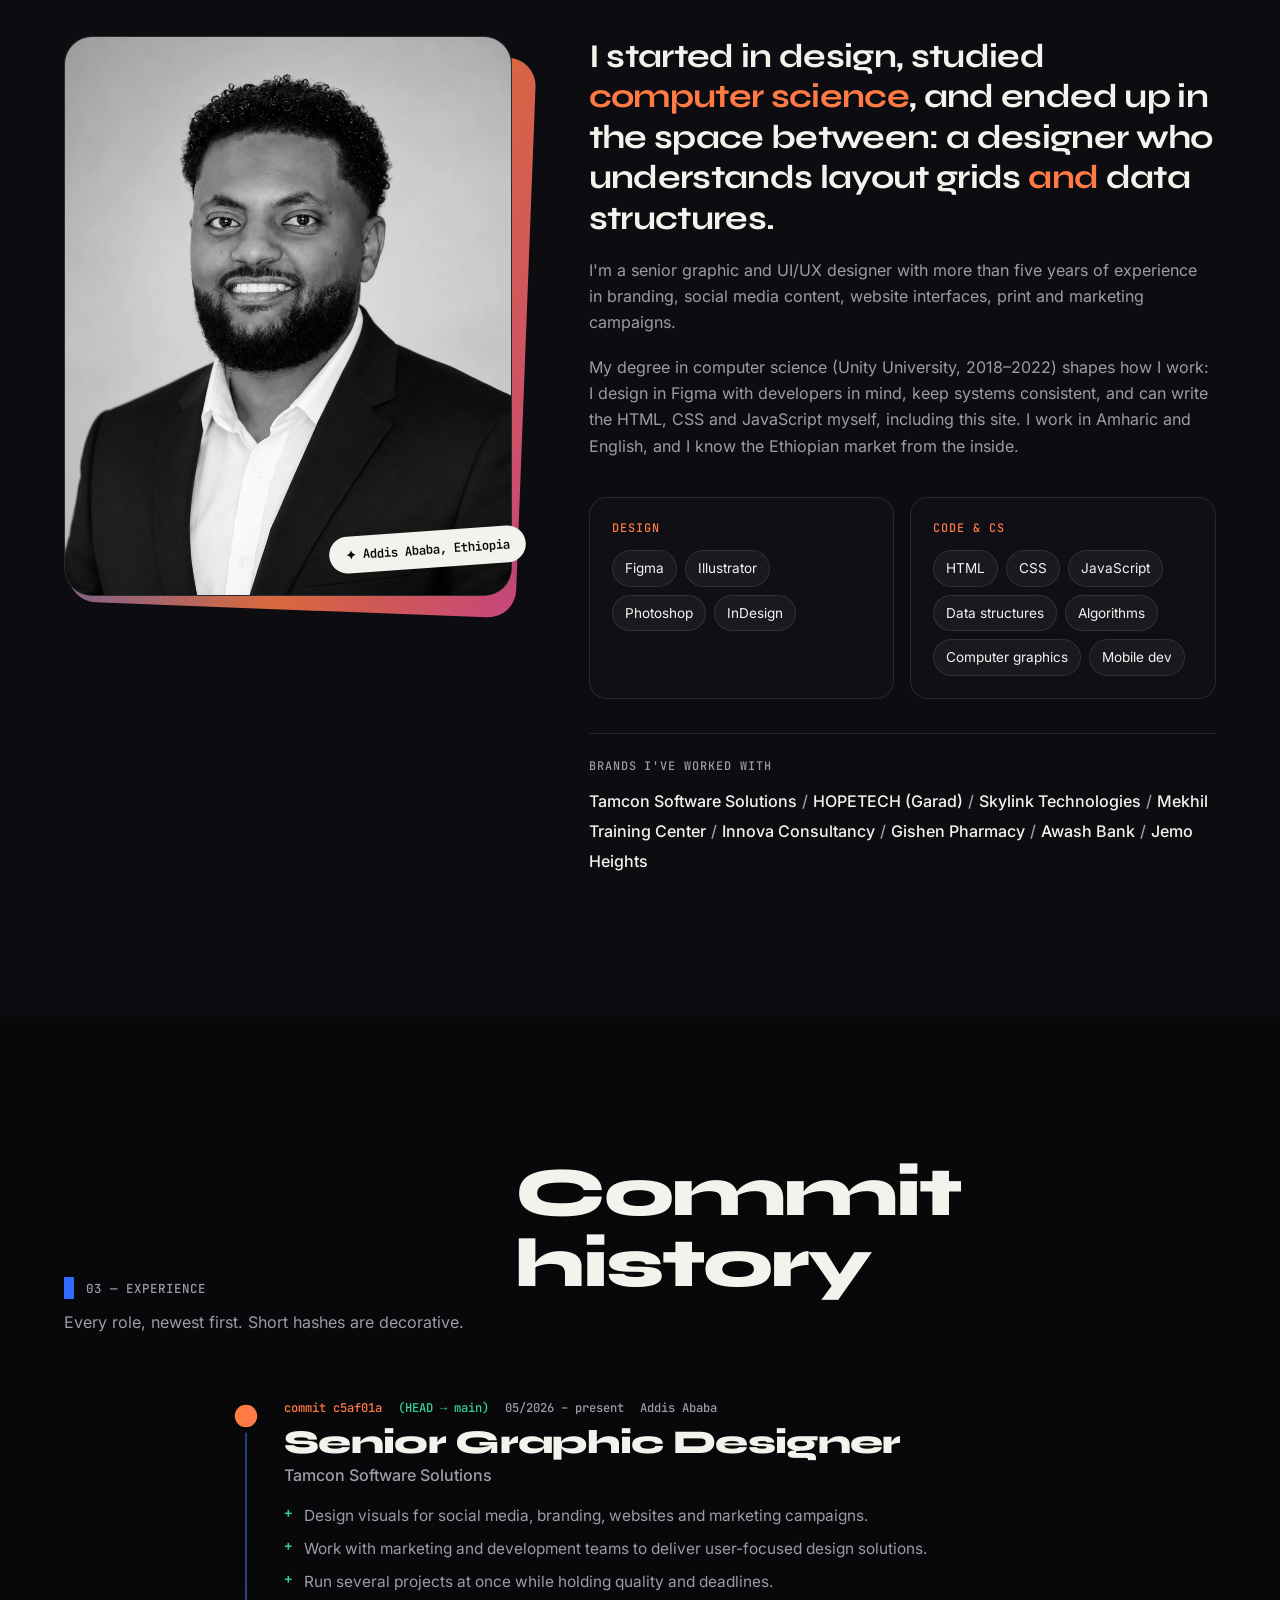
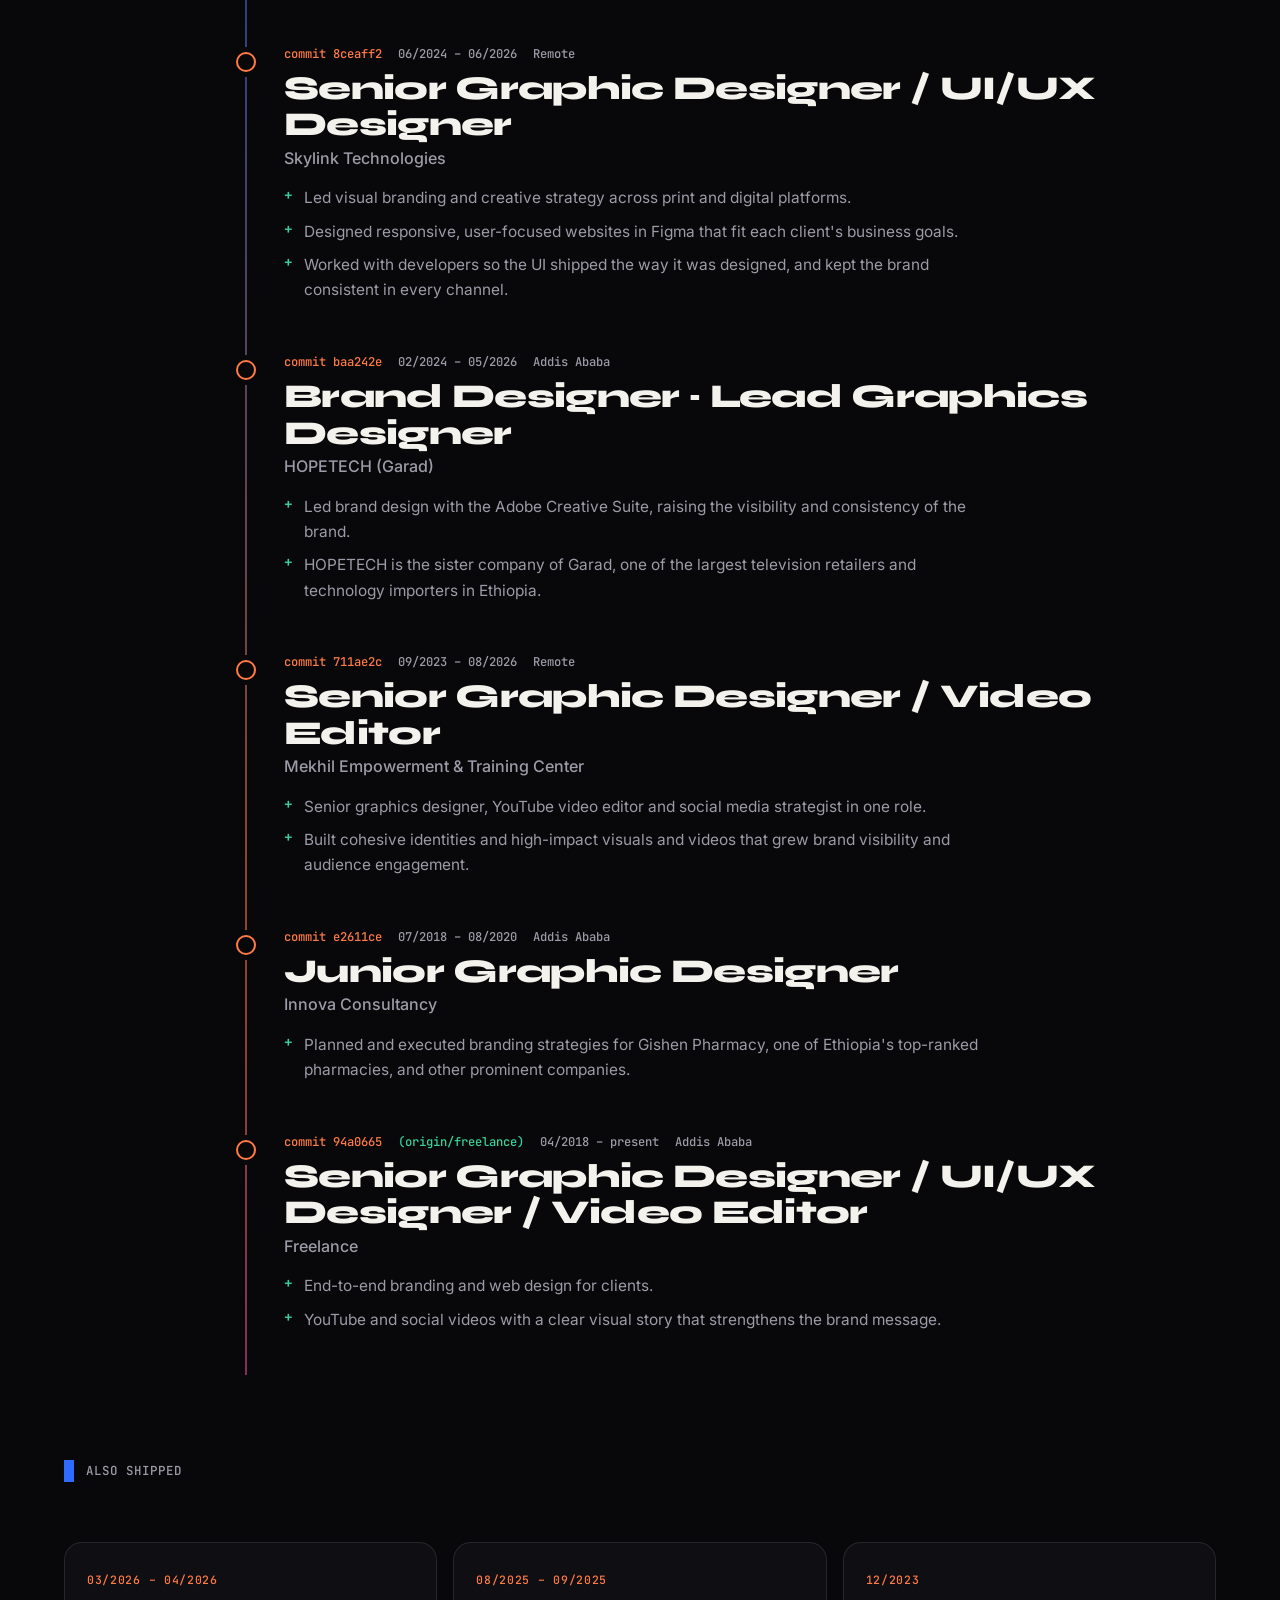
==== commit 7373e752: "New portrait in About section Co-Authored-By: Claude Sonnet 5.5 <noreply@anthropic.com> Claude-Sessi" ====
--- a/index.html
+++ b/index.html
@@ -195,7 +195,7 @@
 
         <div class="about-grid">
           <figure class="portrait reveal">
-            <div class="portrait-frame"><img src="assets/img/profile.webp" width="1400" height="933" alt="Portrait of Yeabkal Dereje smiling, seated outdoors among tall trees" loading="lazy" decoding="async"></div>
+            <div class="portrait-frame"><img src="assets/img/profile.webp" width="1100" height="1100" alt="Portrait of Yeabkal Dereje in a black suit and white shirt, smiling" loading="lazy" decoding="async"></div>
             <figcaption class="sticker"><span aria-hidden="true">✦</span> Addis Ababa, Ethiopia</figcaption>
           </figure>
 
--- a/assets/css/style.css
+++ b/assets/css/style.css
@@ -547,3 +547,17 @@
 html[lang="am"] .sec-label, html[lang="am"] .field label, html[lang="am"] .cs-meta dt, html[lang="am"] .edu-card small { letter-spacing: 0; text-transform: none; }
 html[lang="am"] .sec-title, html[lang="am"] .contact h2, html[lang="am"] .cs-head h3 { letter-spacing: 0; line-height: 1.2; }
 @media (max-width: 360px) { .cmdk-btn { display: none; } }
+.clients-row { gap: 18px clamp(16px, 2.2vw, 36px); }
+.clients-row img { height: clamp(26px, 2.3vw, 32px); max-width: 130px; }
+
+/* clients marquee: continuous side-to-side loop */
+.clients-marquee { overflow: hidden; margin-top: 20px; -webkit-mask-image: linear-gradient(90deg, transparent, #000 8%, #000 92%, transparent); mask-image: linear-gradient(90deg, transparent, #000 8%, #000 92%, transparent); }
+.clients-row.is-marquee { margin-top: 0; width: max-content; max-width: none; overflow: visible; gap: 0; justify-content: flex-start; flex-wrap: nowrap; animation: clients-scroll 38s linear infinite; }
+.clients-row.is-marquee li { padding-right: clamp(40px, 5vw, 80px); }
+.clients-row.is-marquee img { height: 32px; max-width: 150px; }
+.clients-marquee:hover .clients-row.is-marquee { animation-play-state: paused; }
+@keyframes clients-scroll { to { transform: translateX(-50%); } }
+@media (prefers-reduced-motion: reduce) { .clients-row.is-marquee { animation: none; } .clients-marquee { overflow-x: auto; } }
+.stat span span { display: inline; margin-top: 0; }
+
+.portrait-frame img { object-position: 50% 22%; }
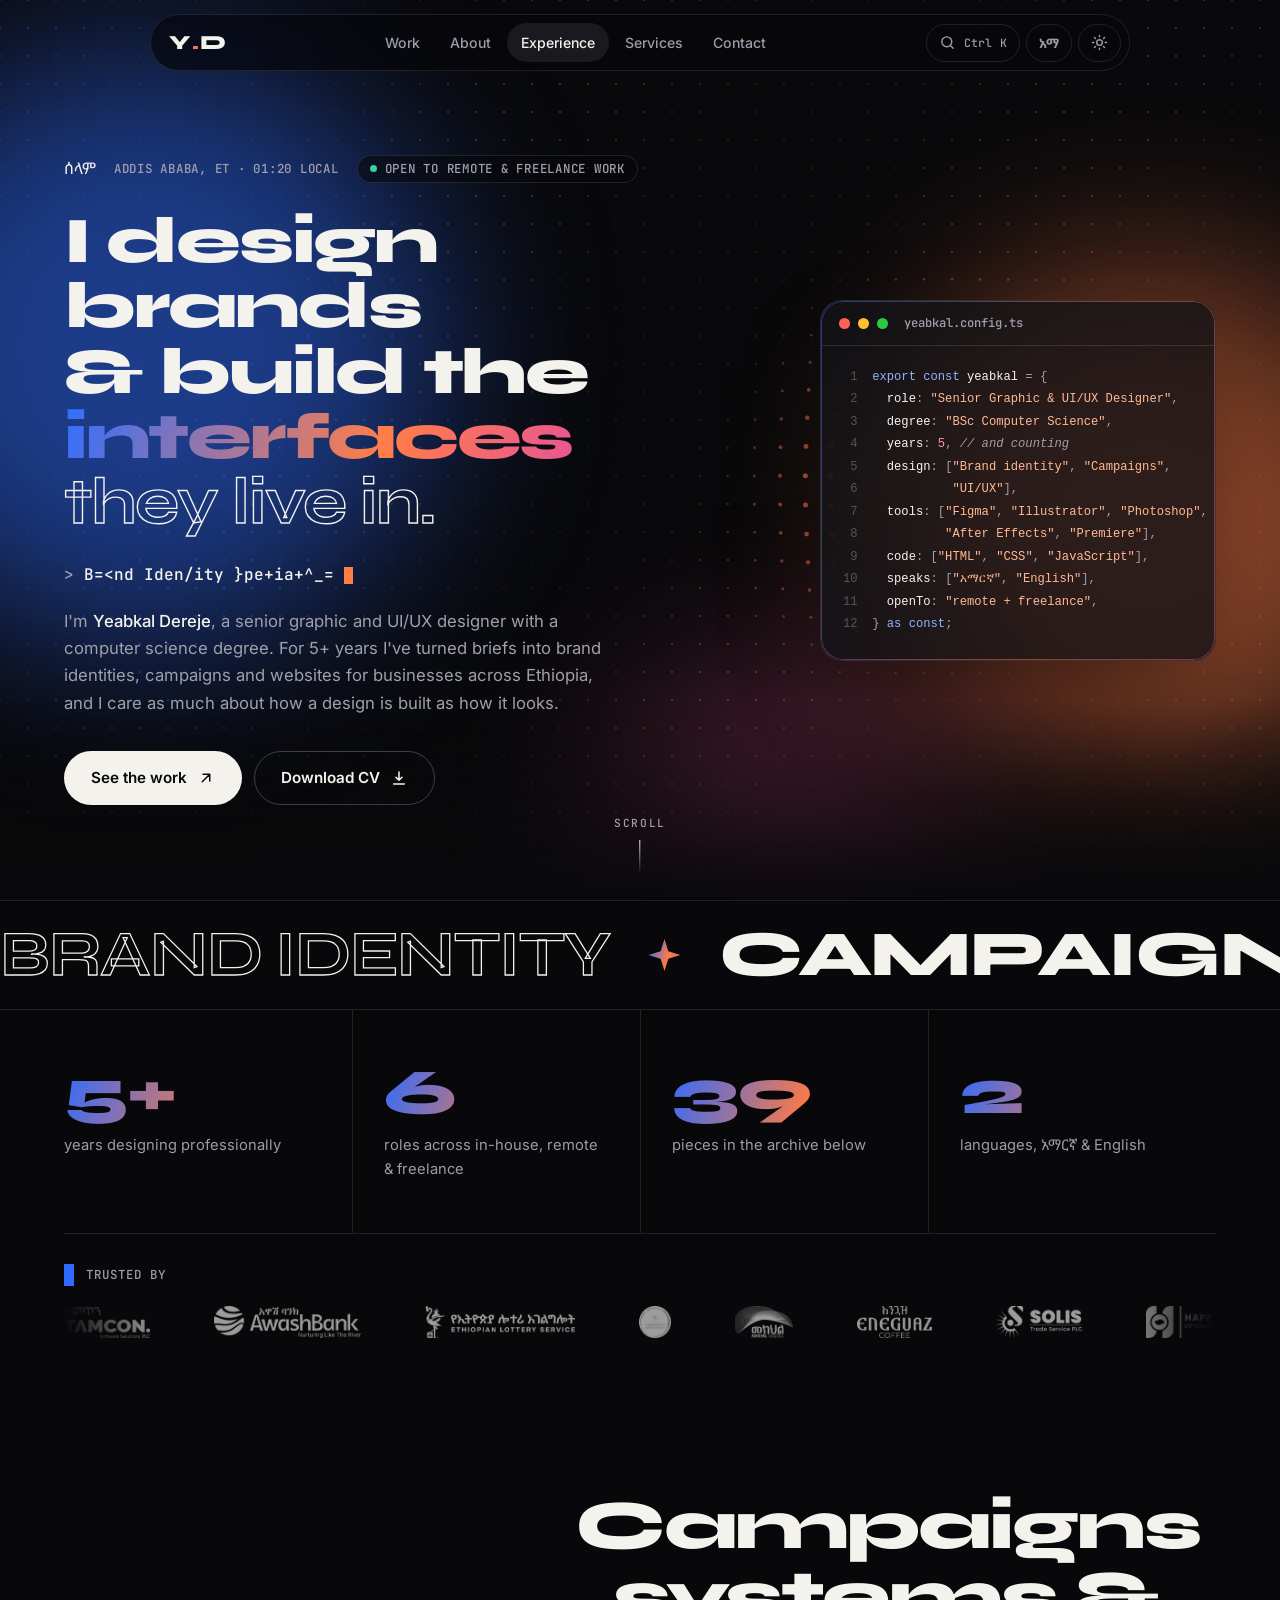
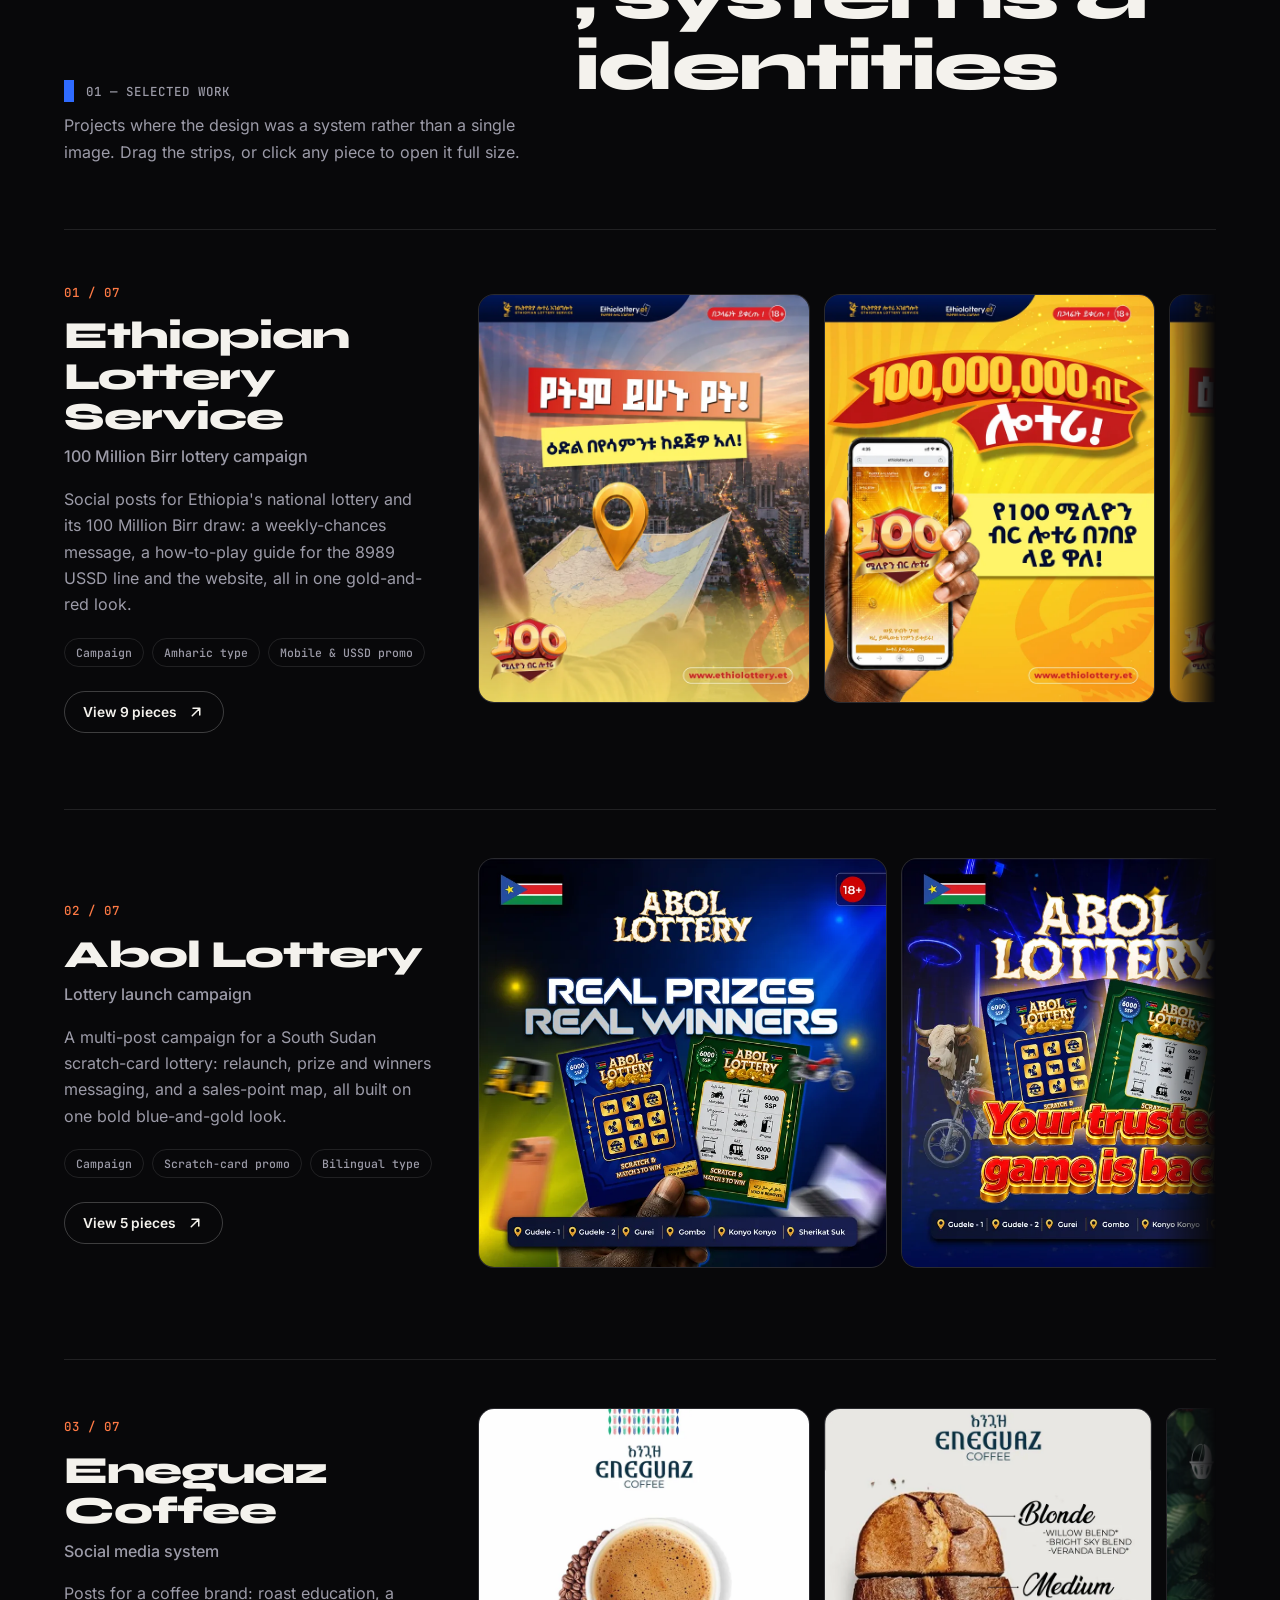
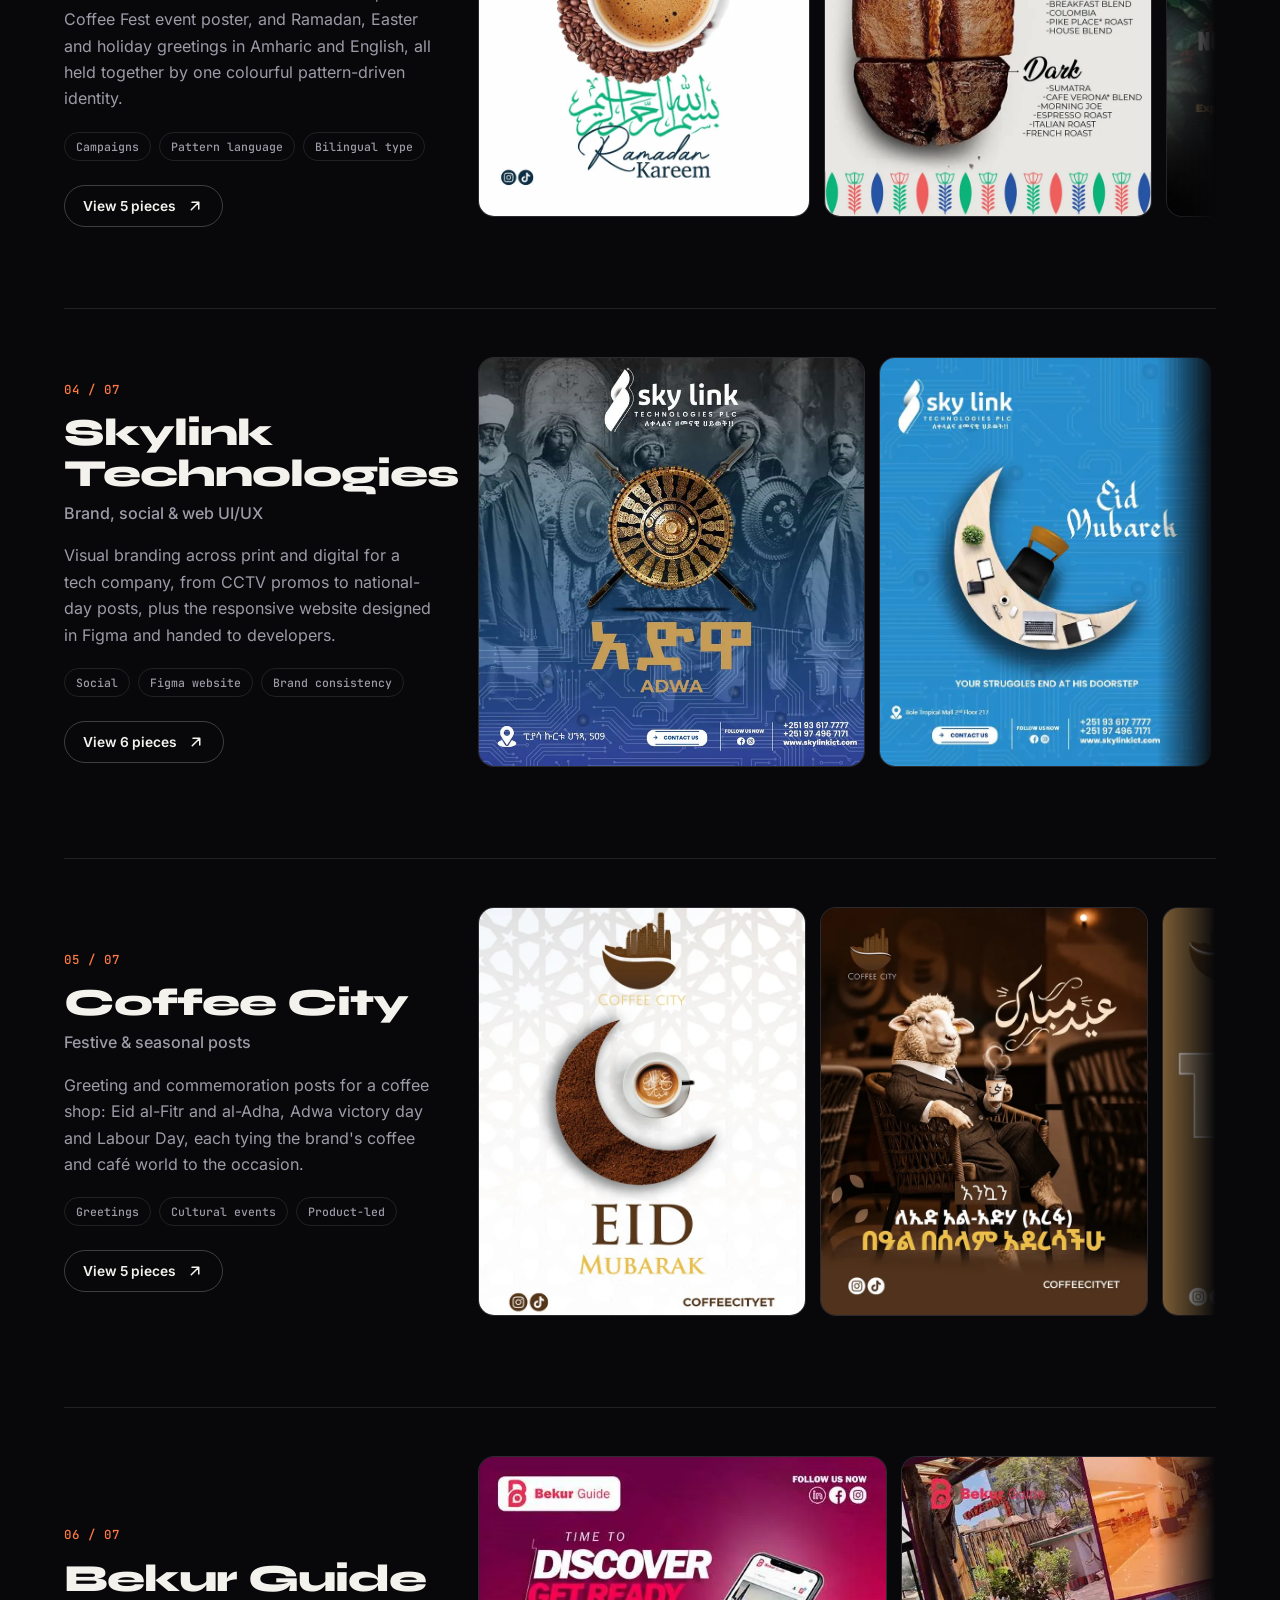
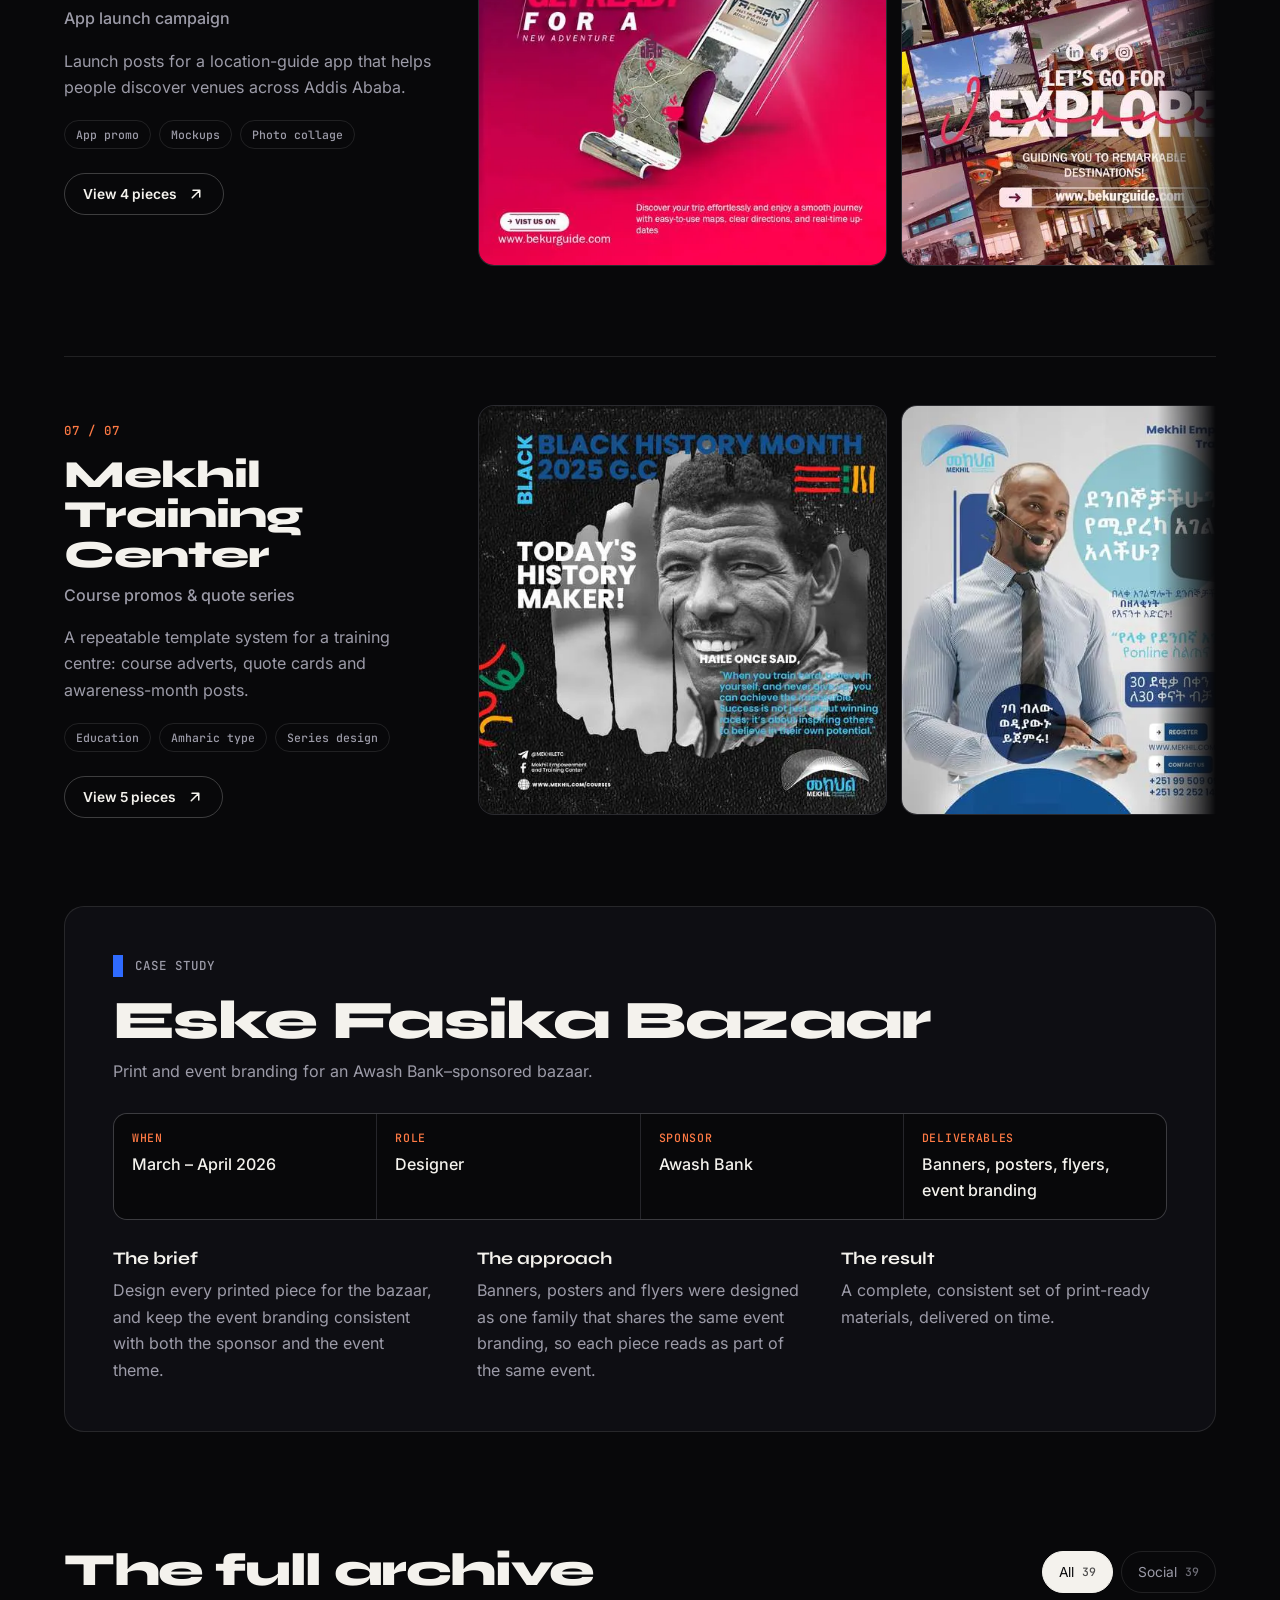
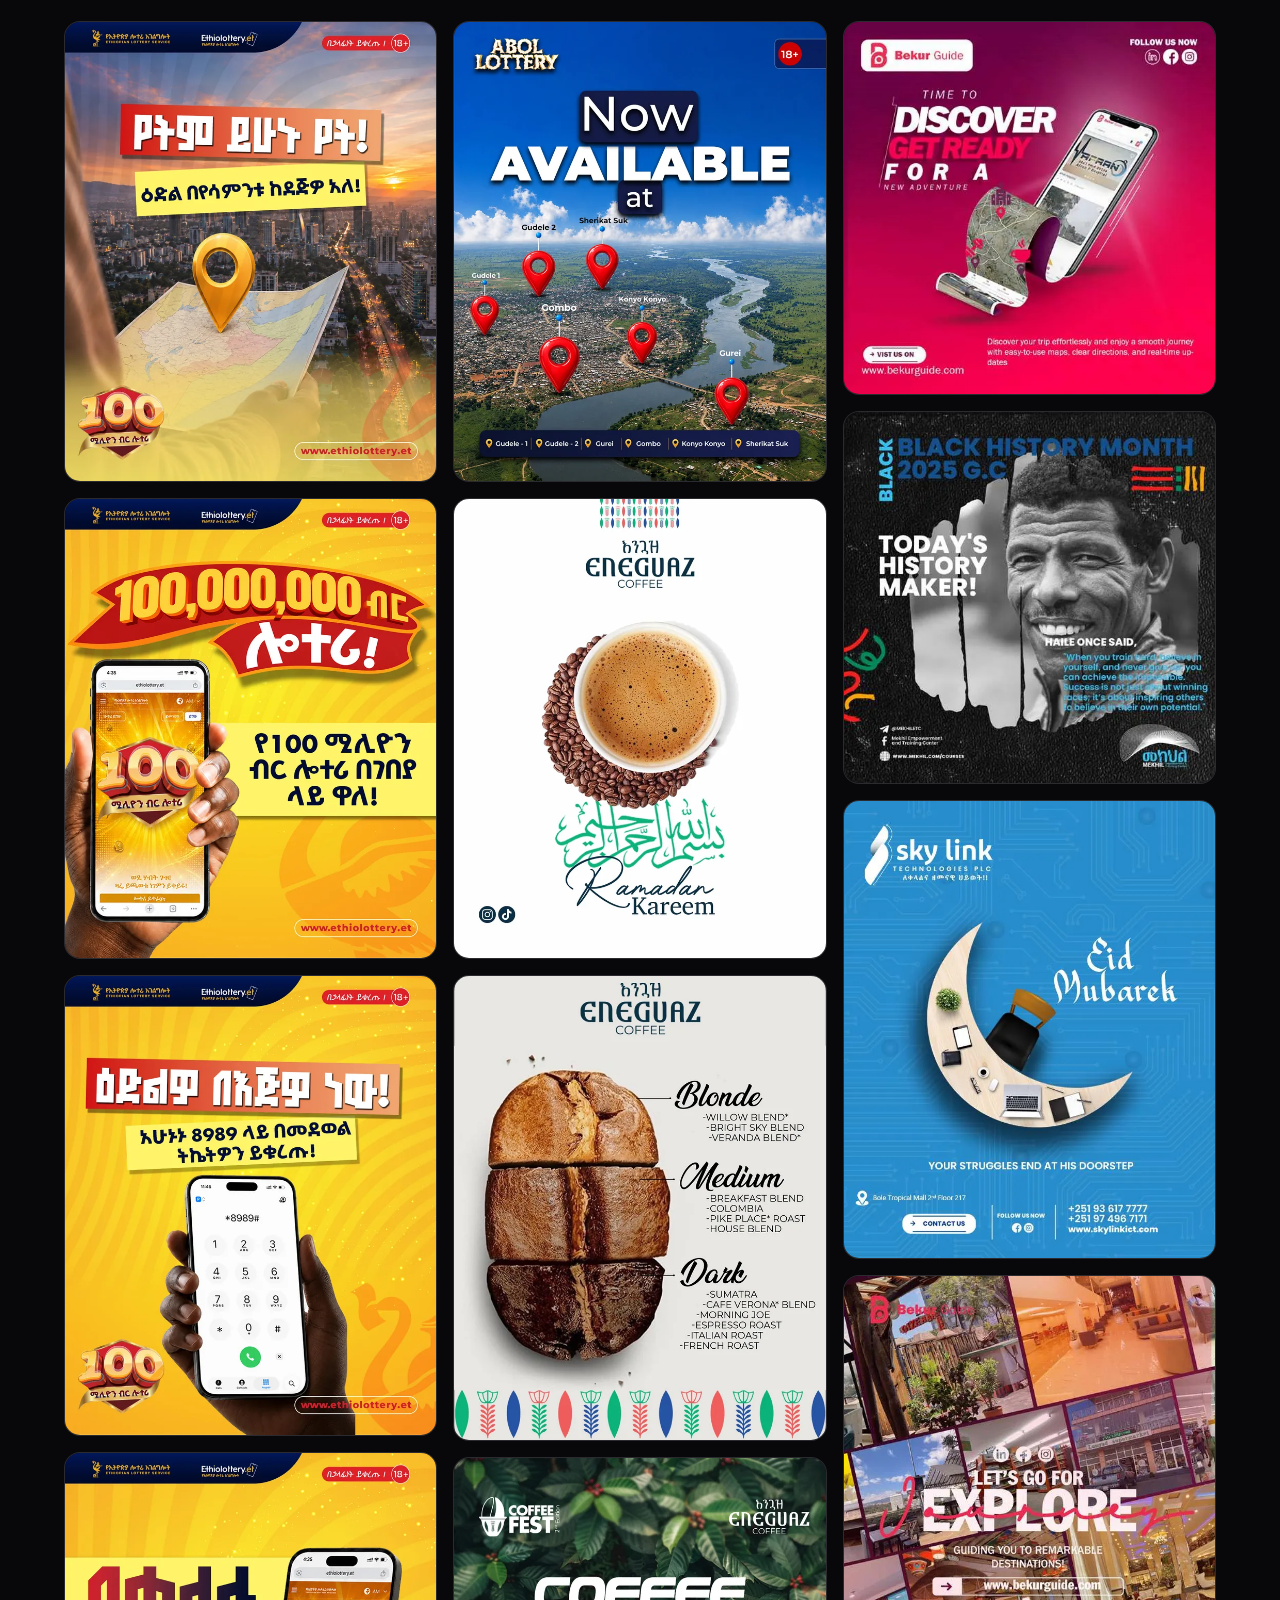
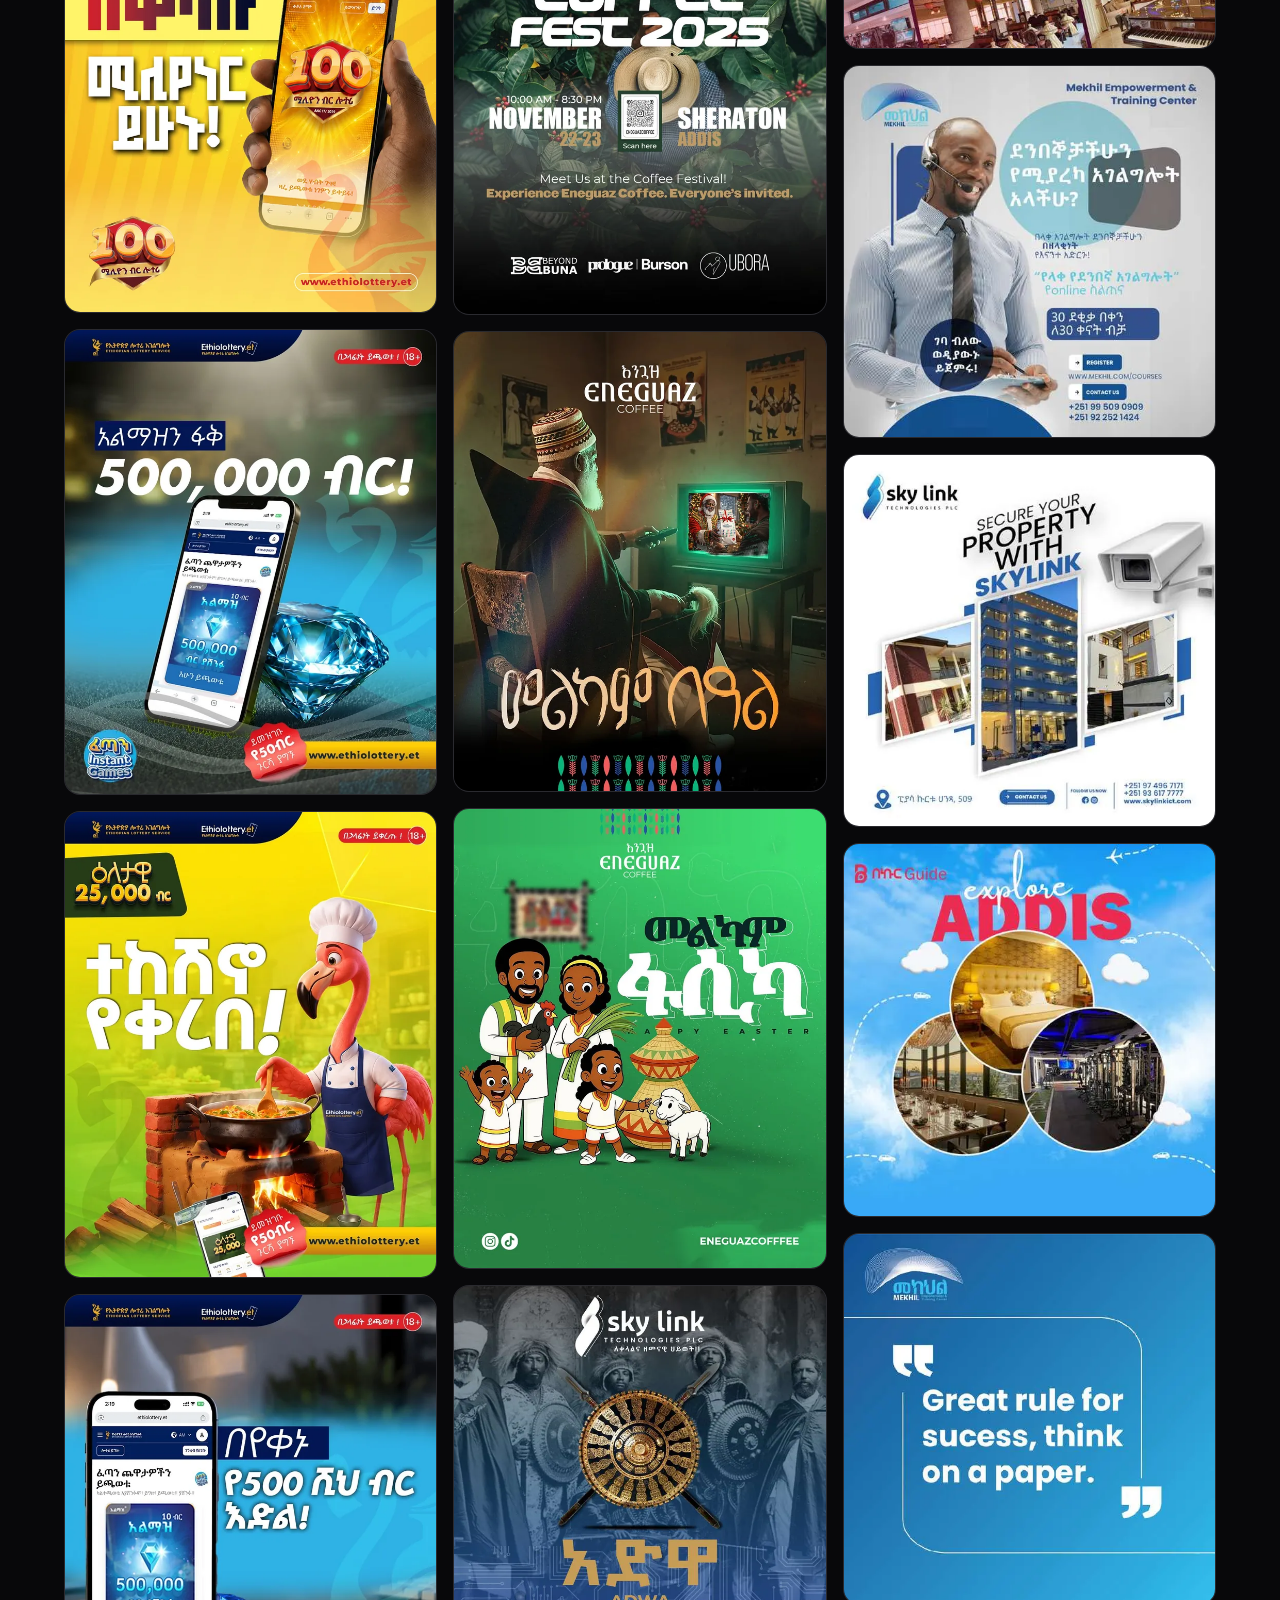
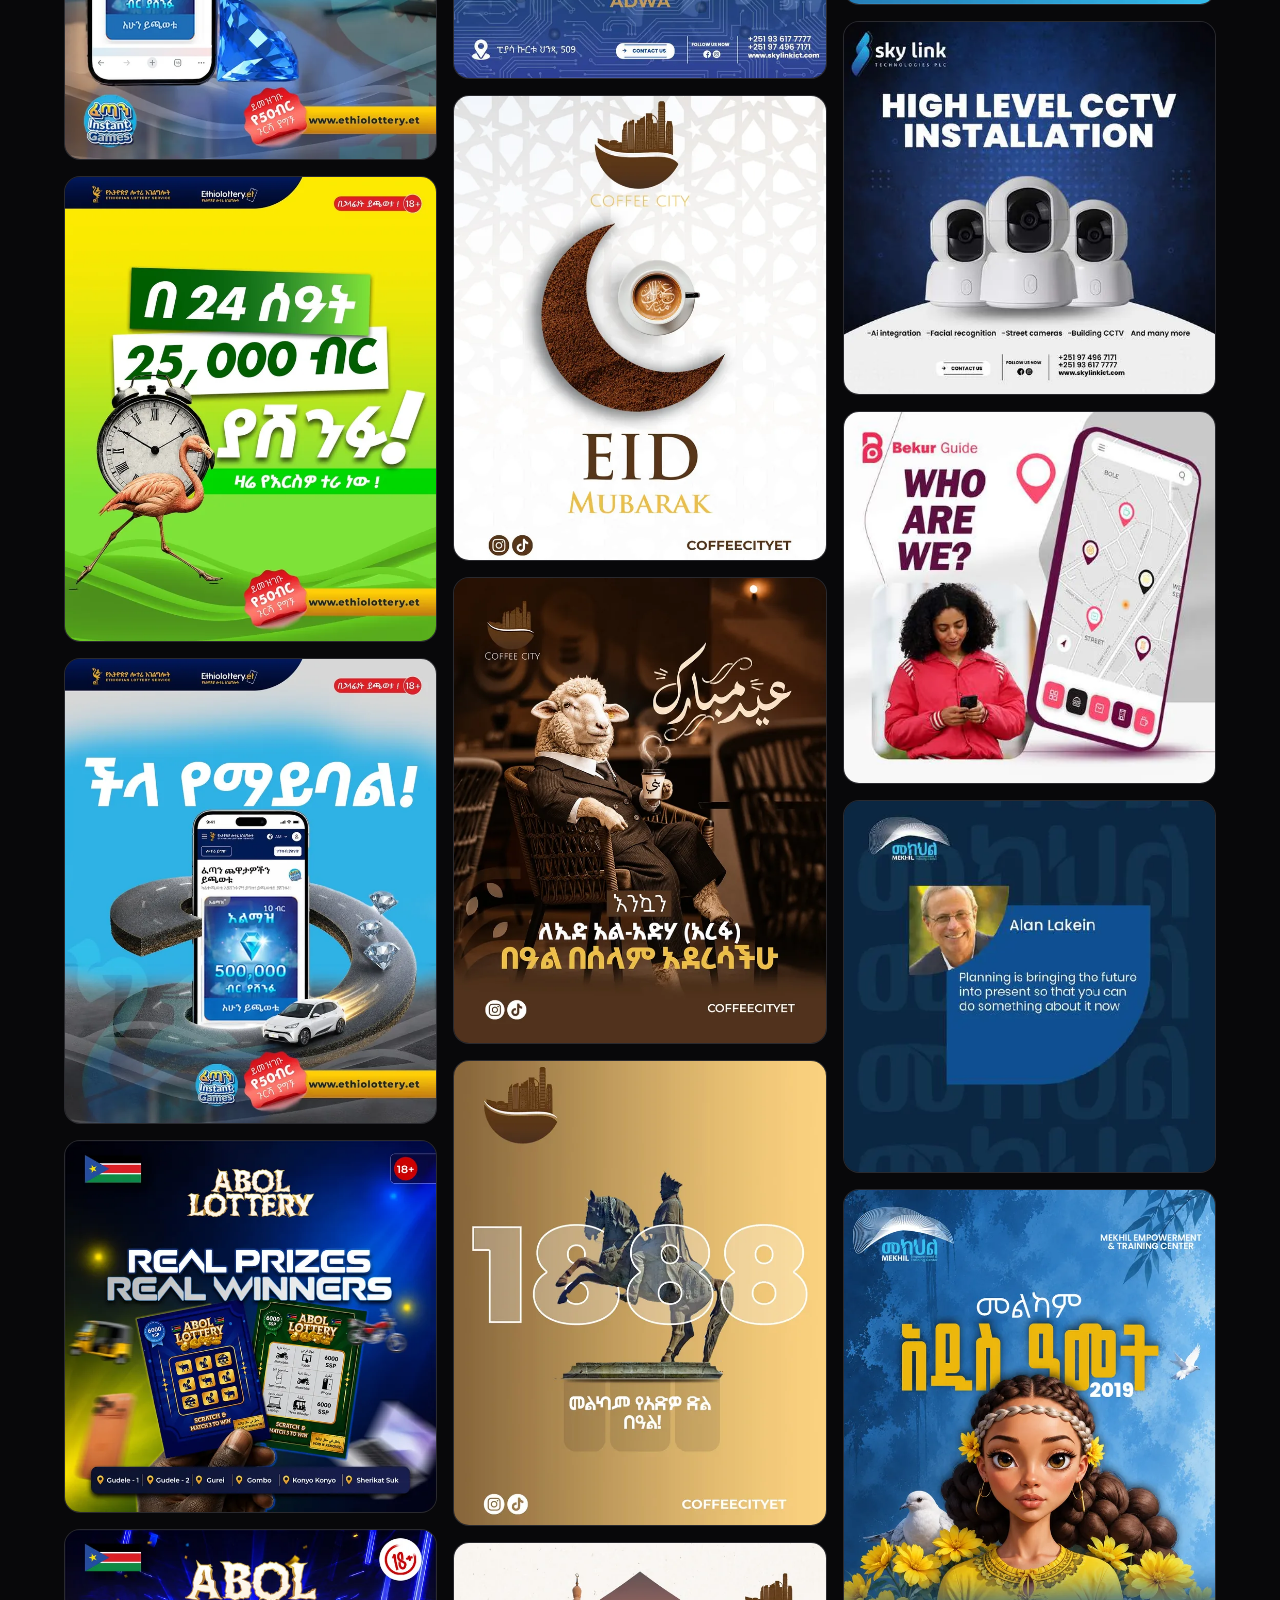
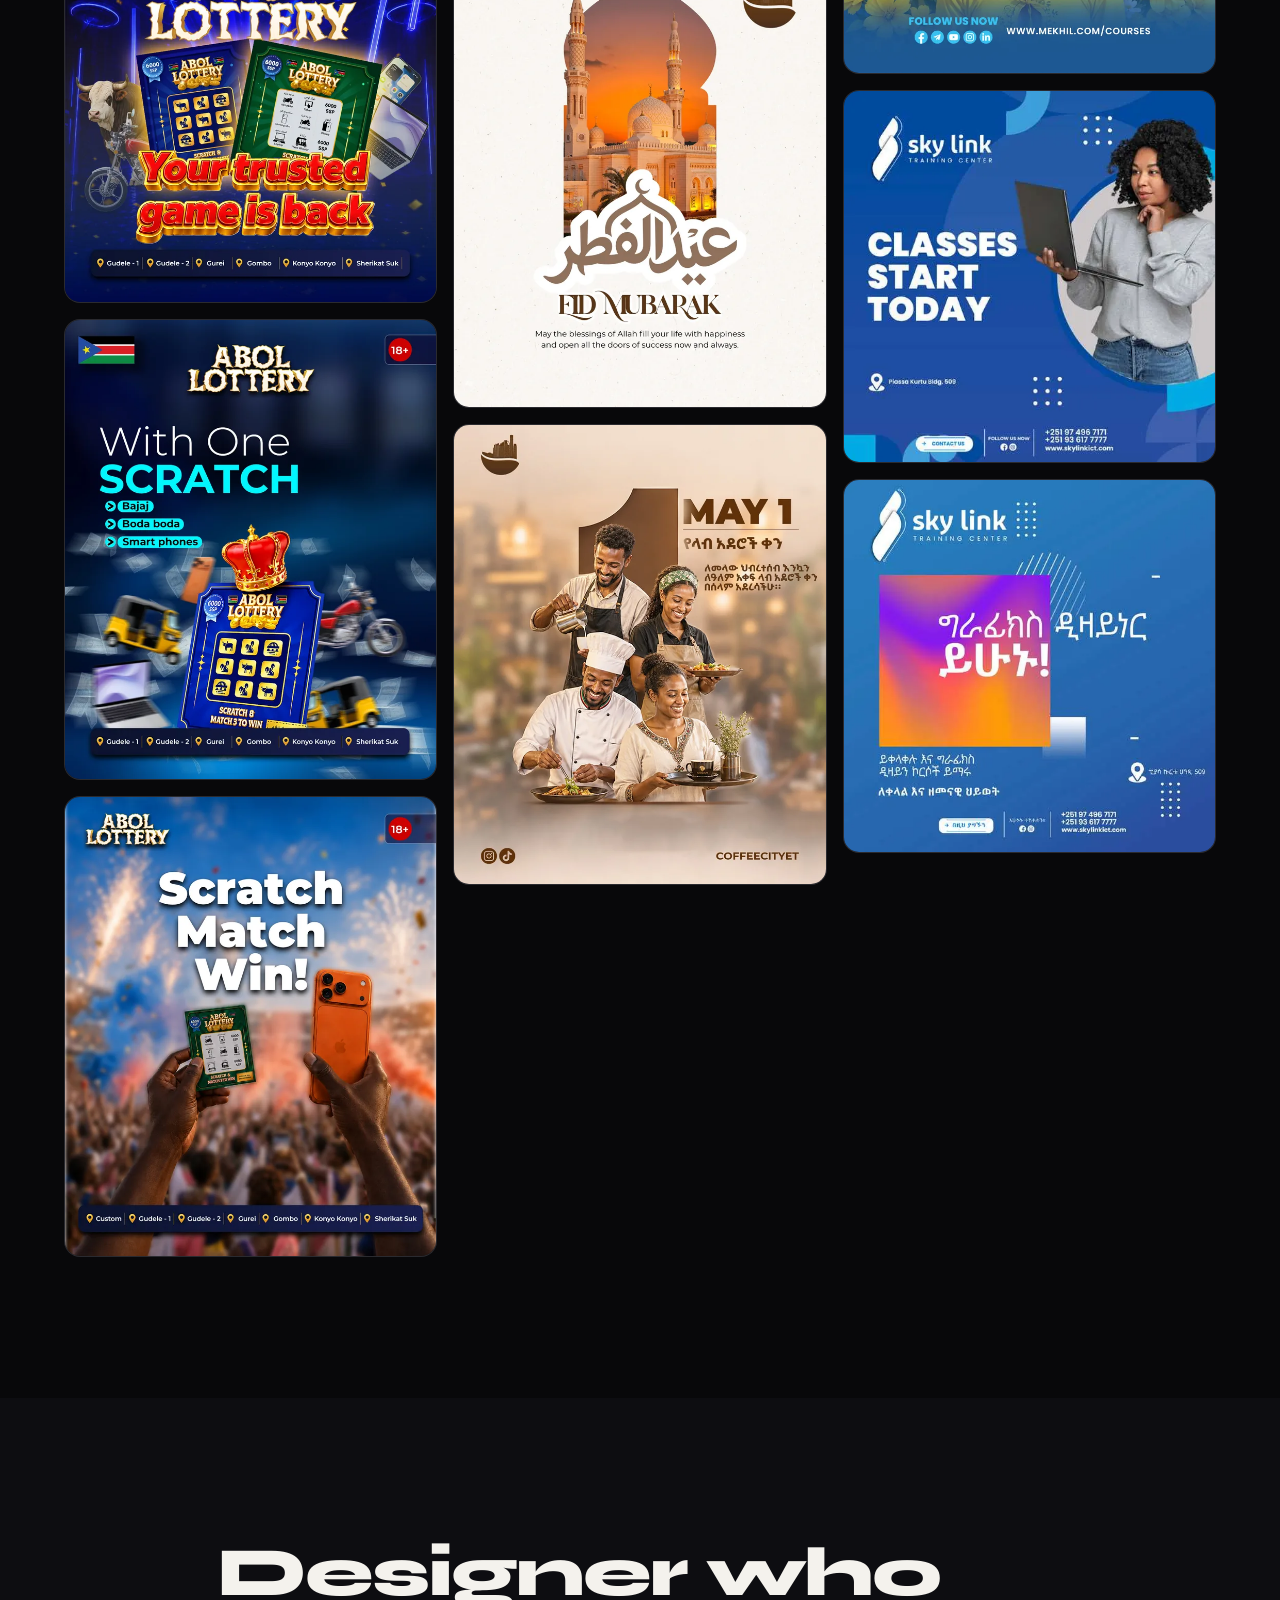
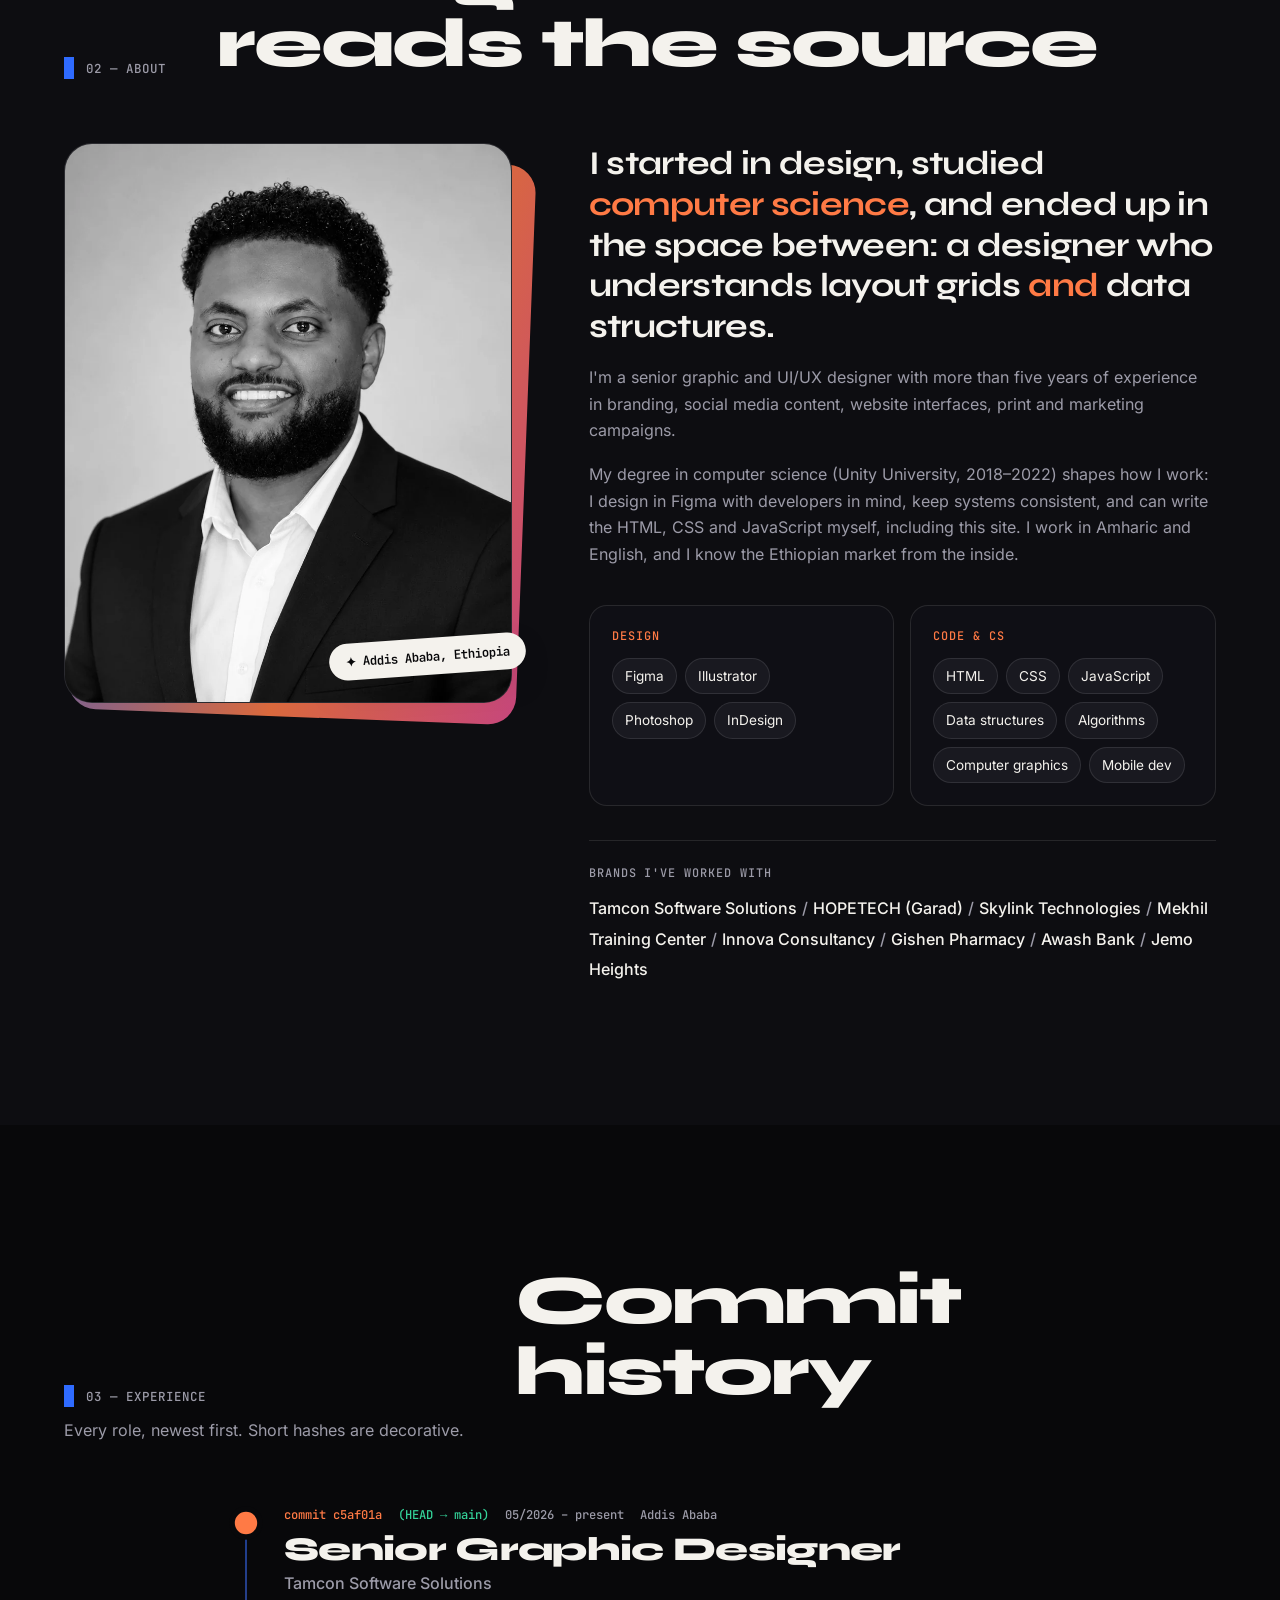
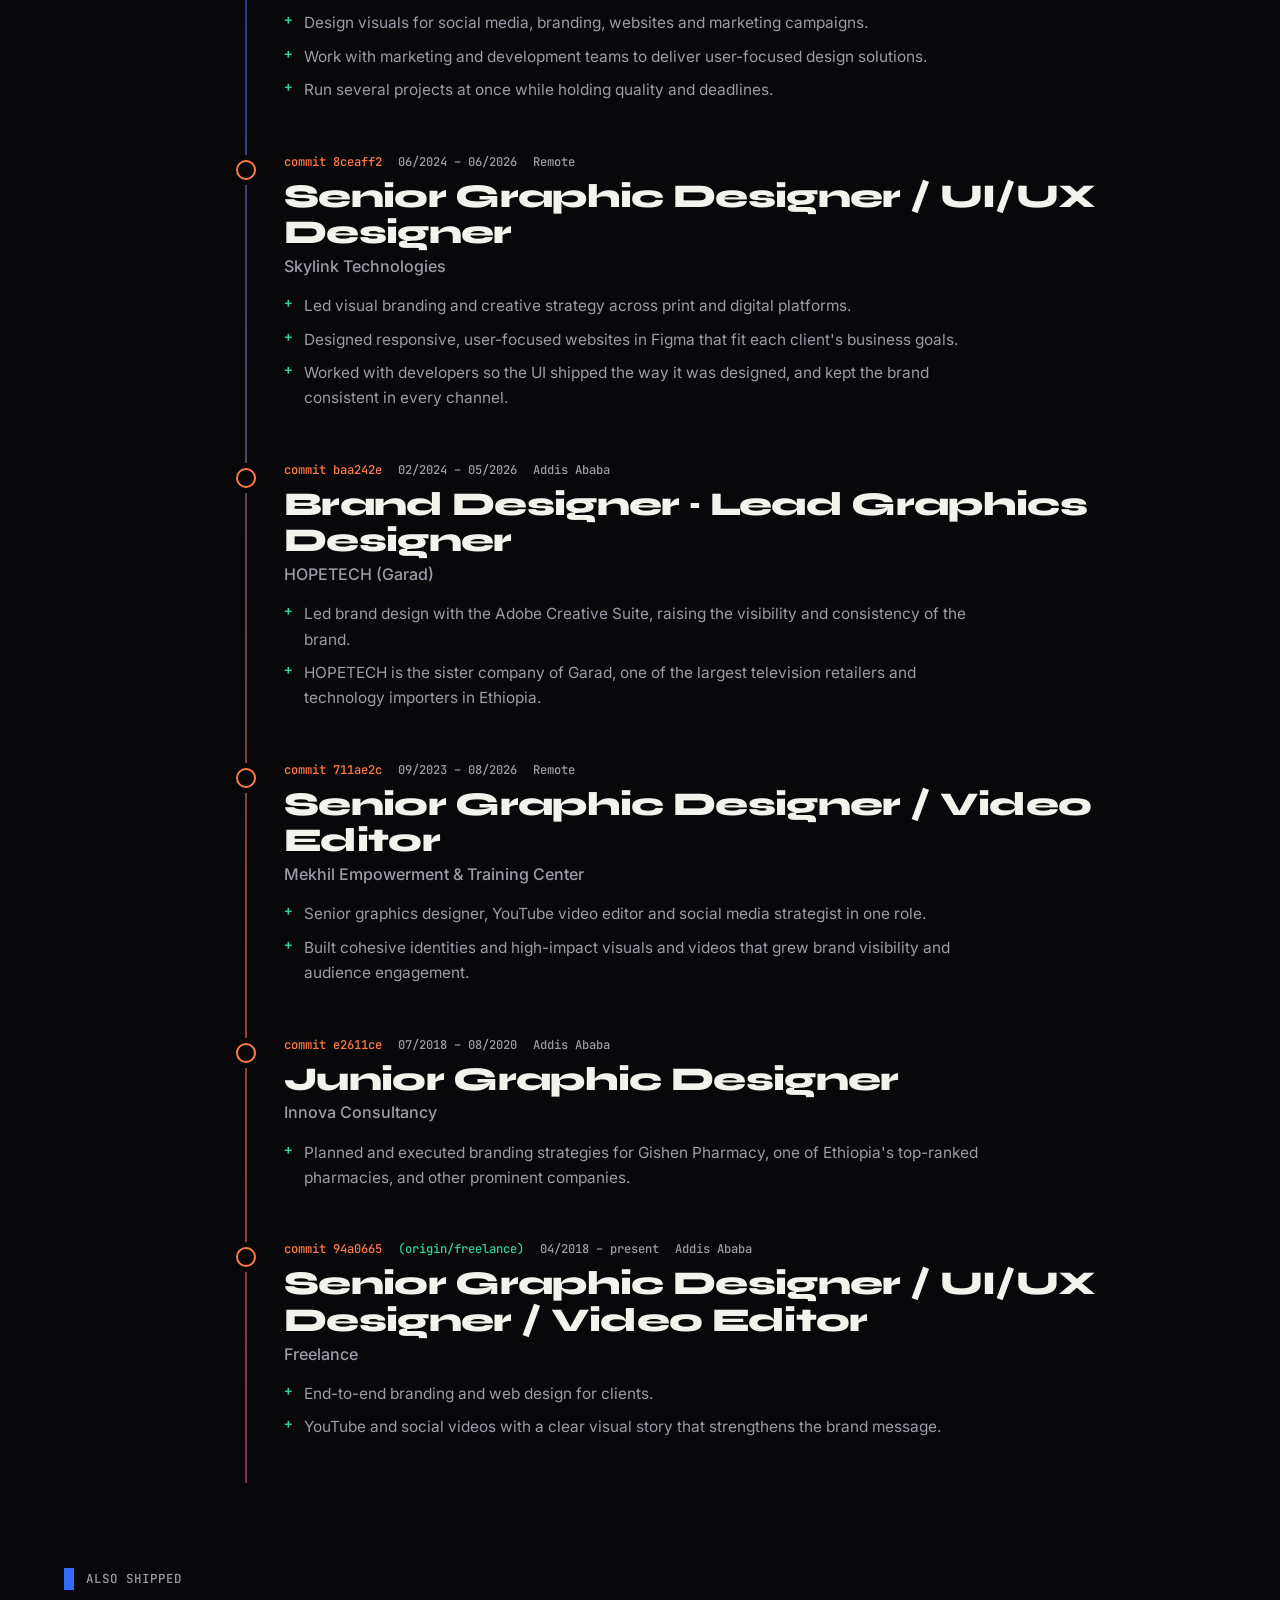
==== commit c51349e3: "Point site URLs at yeabkaldereje.github.io root Co-Authored-By: Claude Sonnet 5.5 <noreply@anthropic" ====
--- a/index.html
+++ b/index.html
@@ -7,13 +7,13 @@
   <meta name="description" content="Senior graphic and UI/UX designer with a computer science degree. 5+ years of brand identity, social campaigns, web interfaces and print for Ethiopian businesses. Based in Addis Ababa, open to remote work.">
   <meta name="author" content="Yeabkal Dereje">
   <meta name="theme-color" content="#08080a">
-  <link rel="canonical" href="https://yeabkaldereje.github.io/portfolio/">
+  <link rel="canonical" href="https://yeabkaldereje.github.io/">
 
   <meta property="og:type" content="website">
   <meta property="og:title" content="Yeabkal Dereje — Graphic &amp; UI/UX Designer">
   <meta property="og:description" content="Brand identity, social campaigns, UI/UX and print. Designed in Addis Ababa, built to ship.">
-  <meta property="og:url" content="https://yeabkaldereje.github.io/portfolio/">
-  <meta property="og:image" content="https://yeabkaldereje.github.io/portfolio/assets/img/og.png">
+  <meta property="og:url" content="https://yeabkaldereje.github.io/">
+  <meta property="og:image" content="https://yeabkaldereje.github.io/assets/img/og.png">
   <meta name="twitter:card" content="summary_large_image">
 
   <link rel="icon" href="assets/img/favicon.ico" sizes="any">
@@ -39,7 +39,7 @@
     "@type": "Person",
     "name": "Yeabkal Dereje",
     "jobTitle": "Senior Graphic Designer & UI/UX Designer",
-    "url": "https://yeabkaldereje.github.io/portfolio/",
+    "url": "https://yeabkaldereje.github.io/",
     "address": { "@type": "PostalAddress", "addressLocality": "Addis Ababa", "addressCountry": "ET" },
     "alumniOf": "Unity University",
     "knowsLanguage": ["Amharic", "English"],
@@ -422,7 +422,7 @@
   <footer>
     <div class="wrap">
       <span>© <span id="year">2026</span> Yeabkal Dereje</span>
-      <span>Hand-built with HTML, CSS &amp; vanilla JS · no frameworks · <a href="https://github.com/yeabkaldereje/portfolio" target="_blank" rel="noopener">view source</a></span>
+      <span>Hand-built with HTML, CSS &amp; vanilla JS · no frameworks · <a href="https://github.com/yeabkaldereje/yeabkaldereje.github.io" target="_blank" rel="noopener">view source</a></span>
       <span>Press <kbd class="mono">Ctrl/⌘ K</kbd> to jump anywhere</span>
     </div>
   </footer>
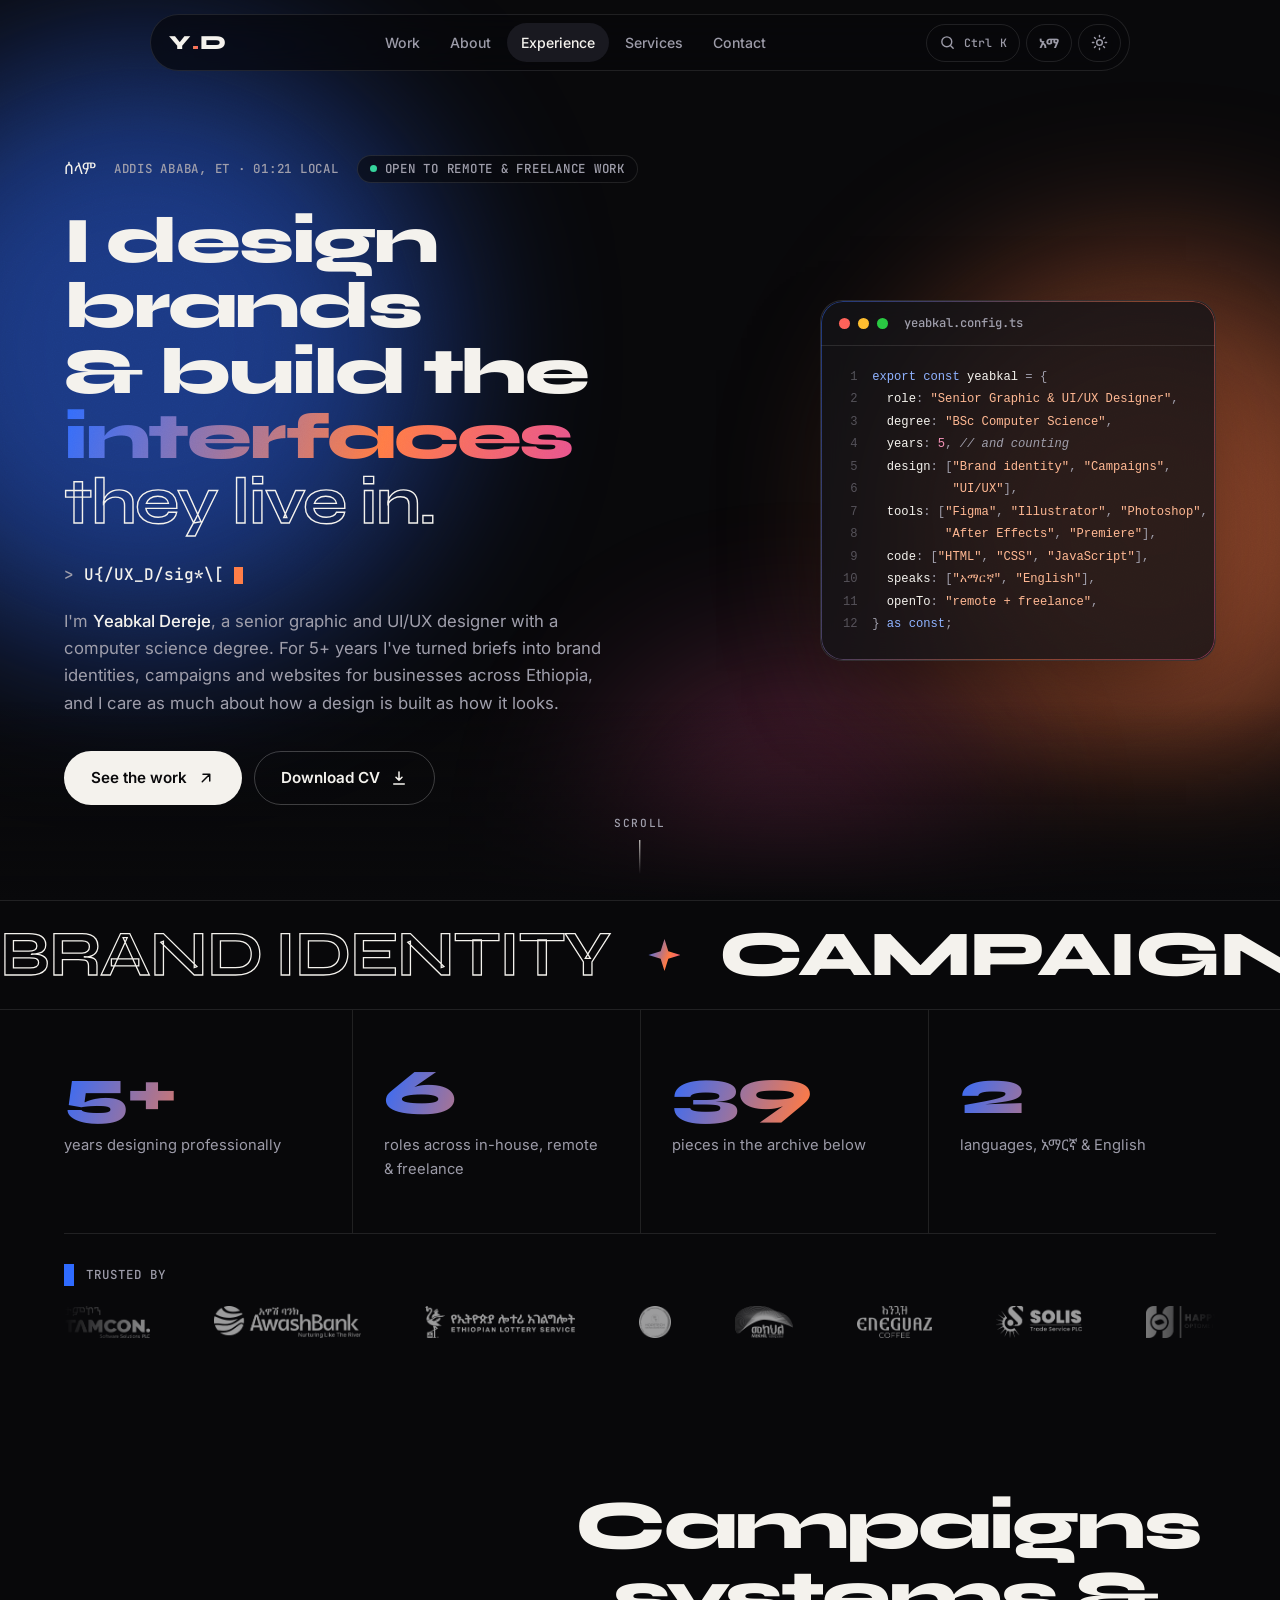
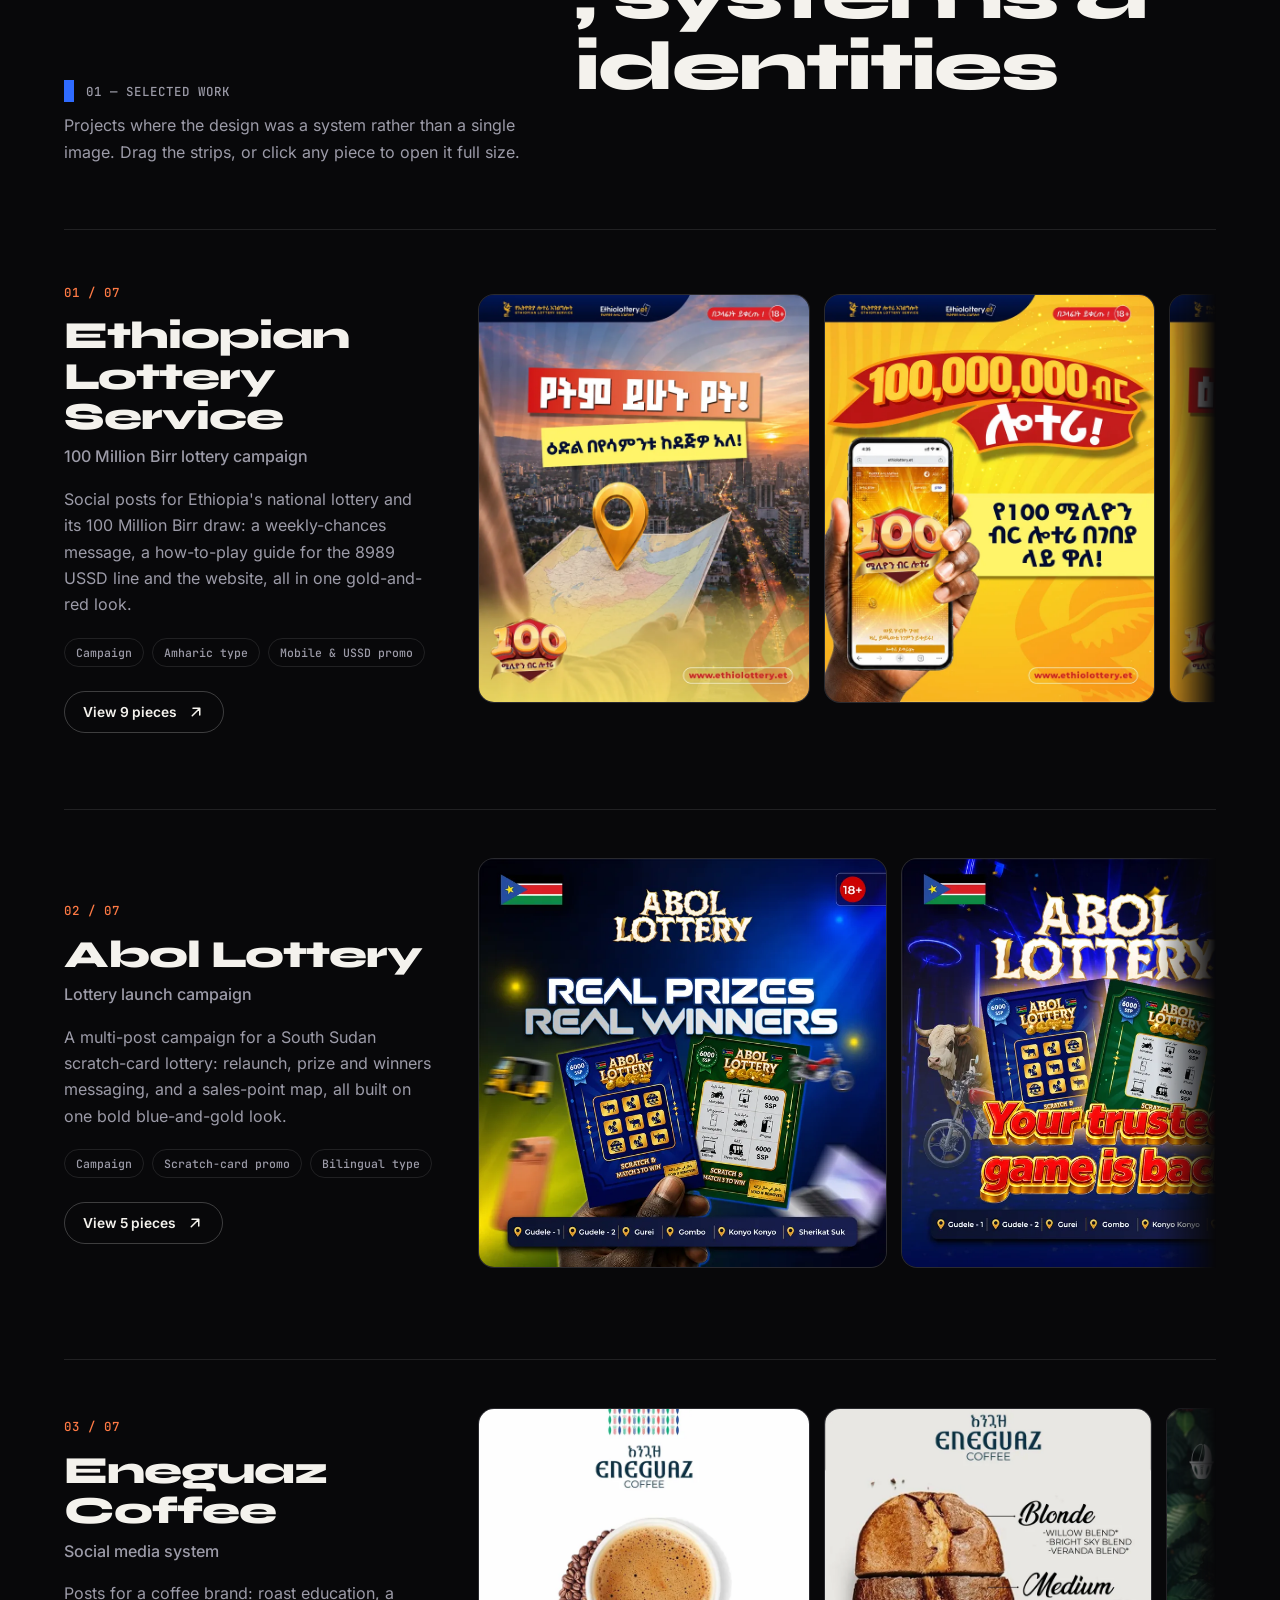
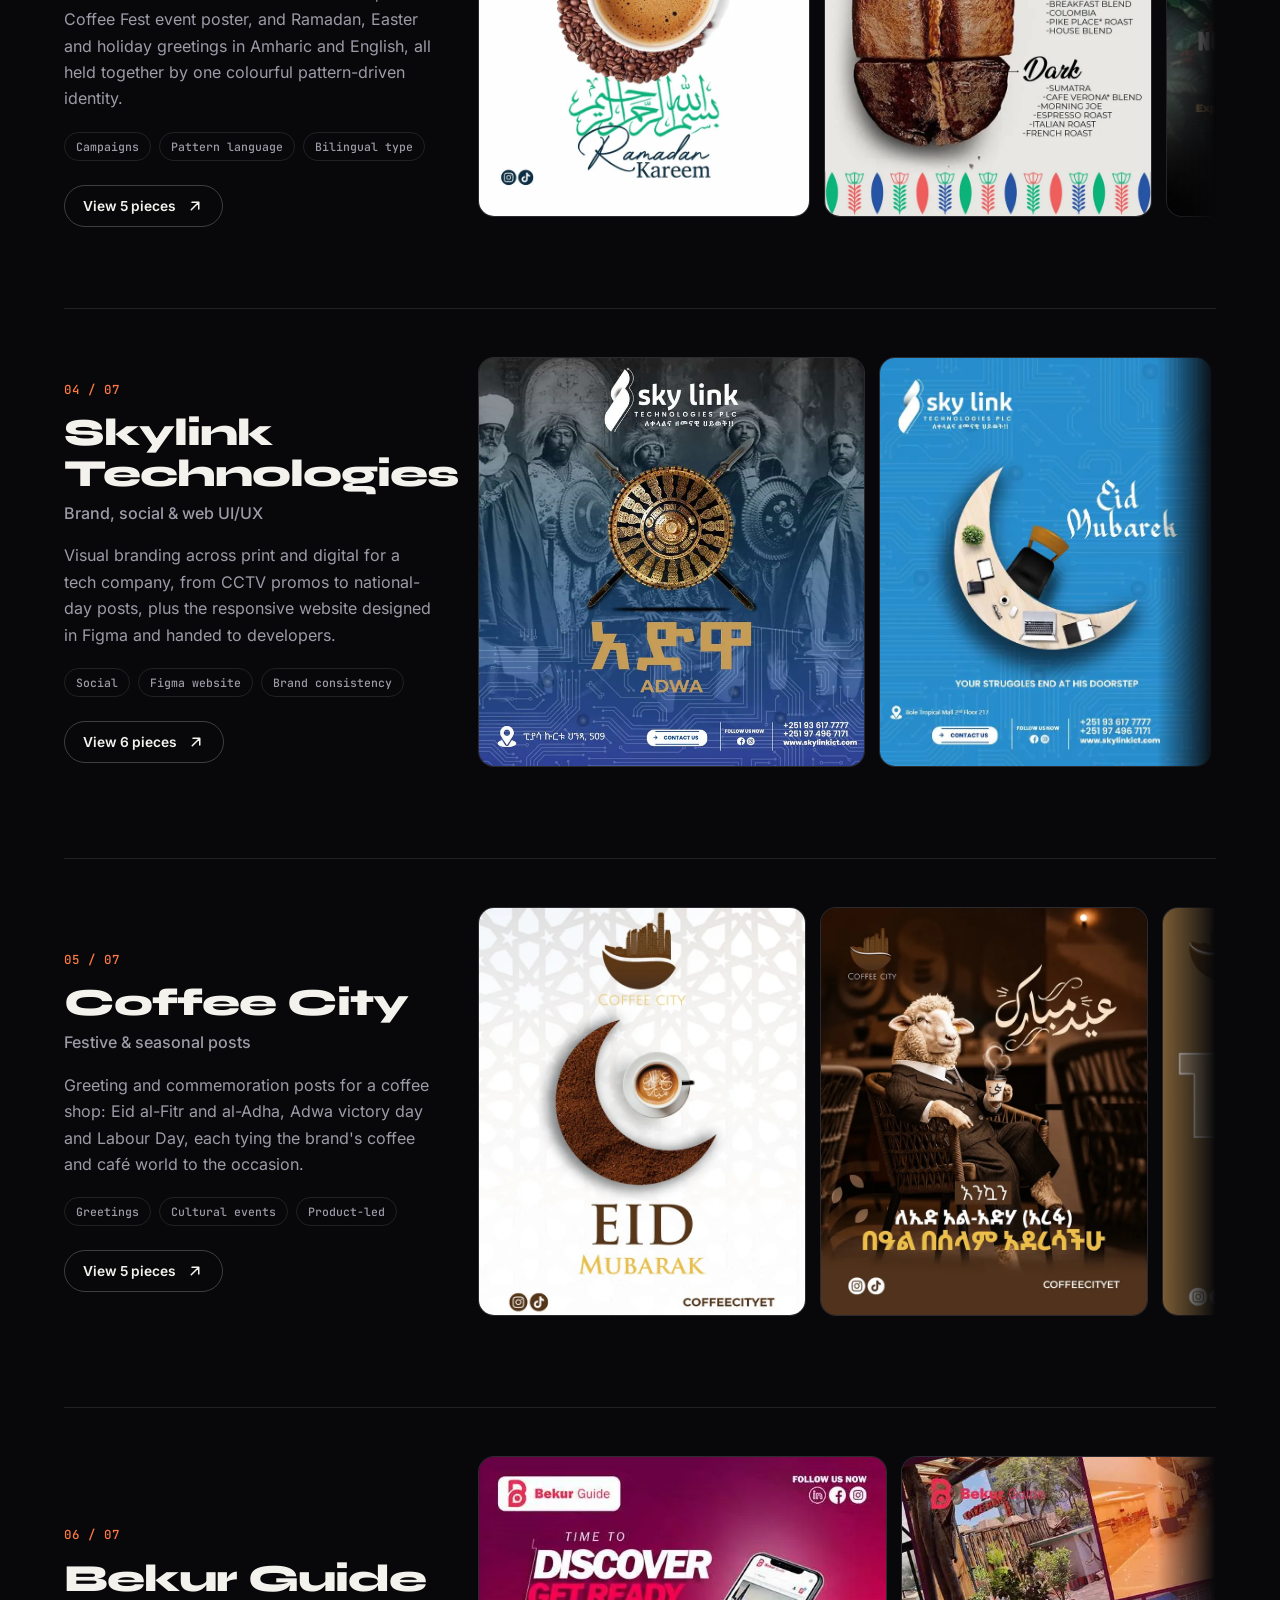
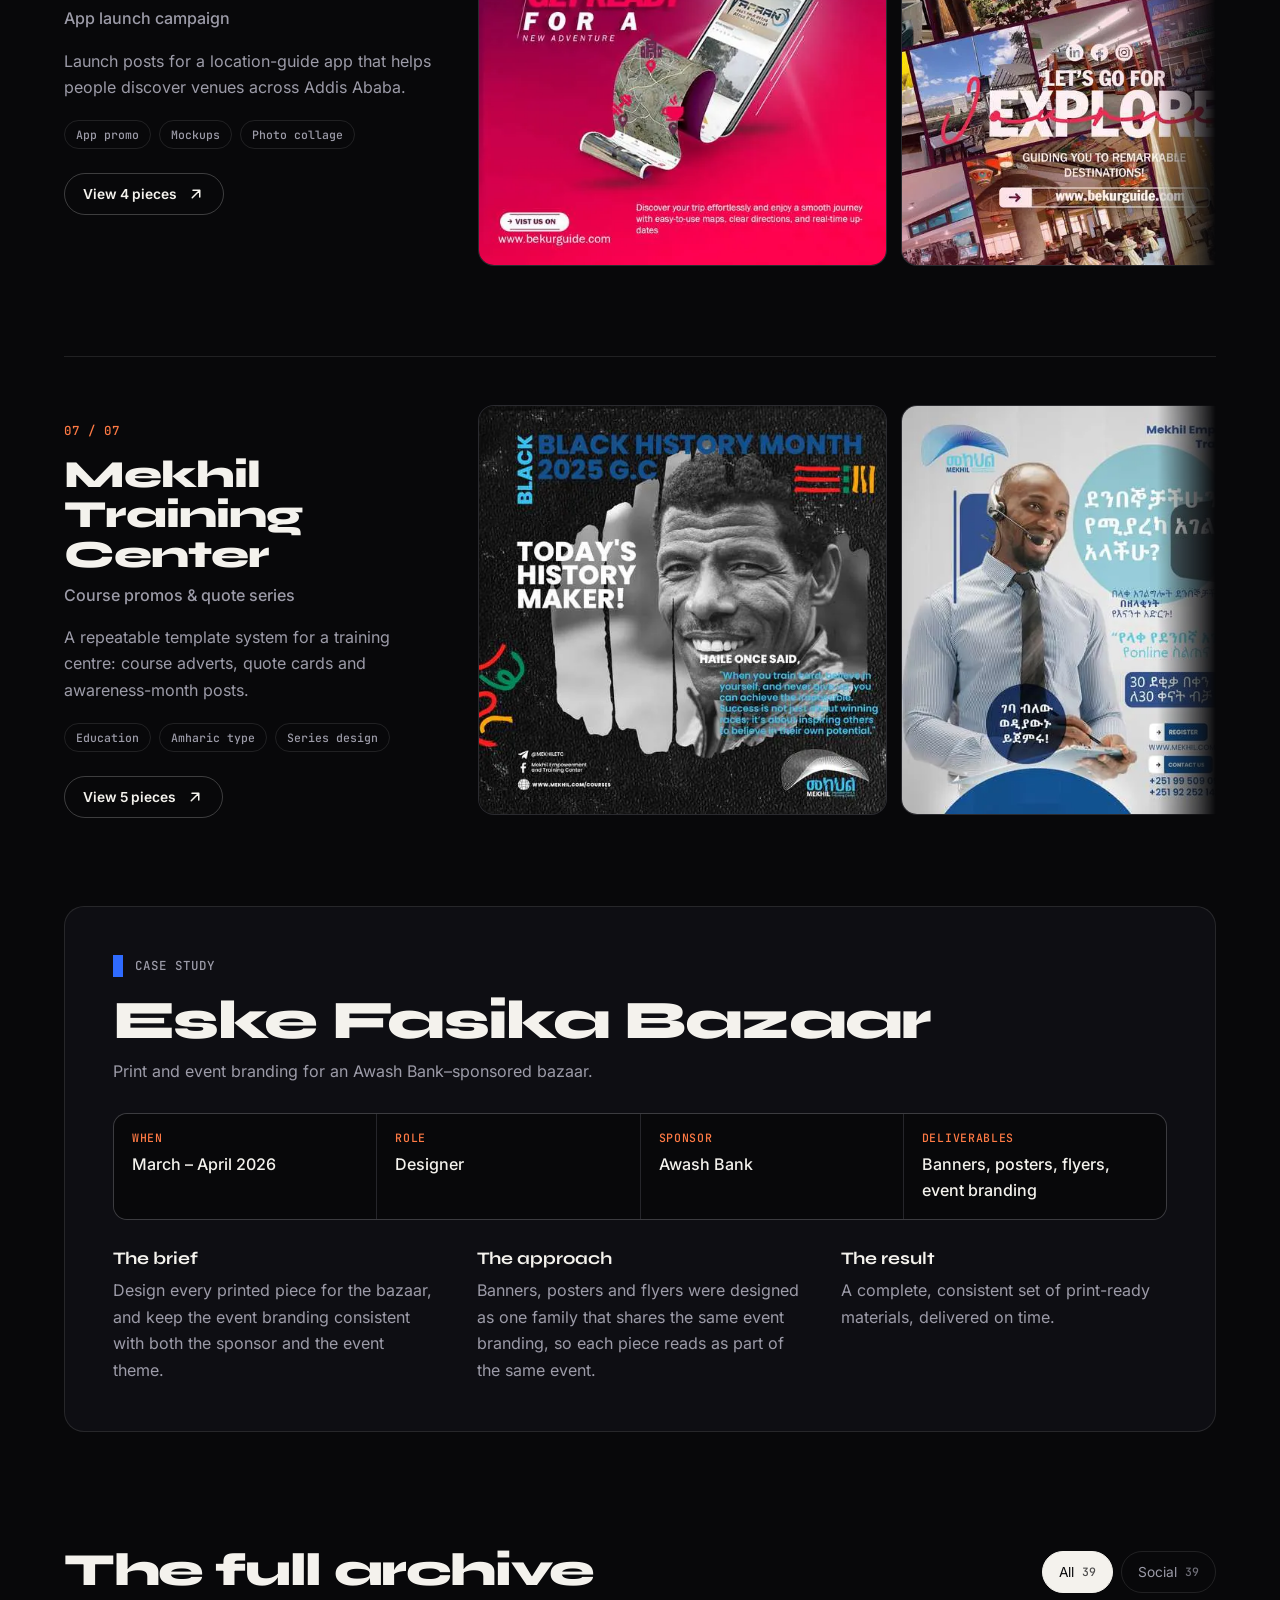
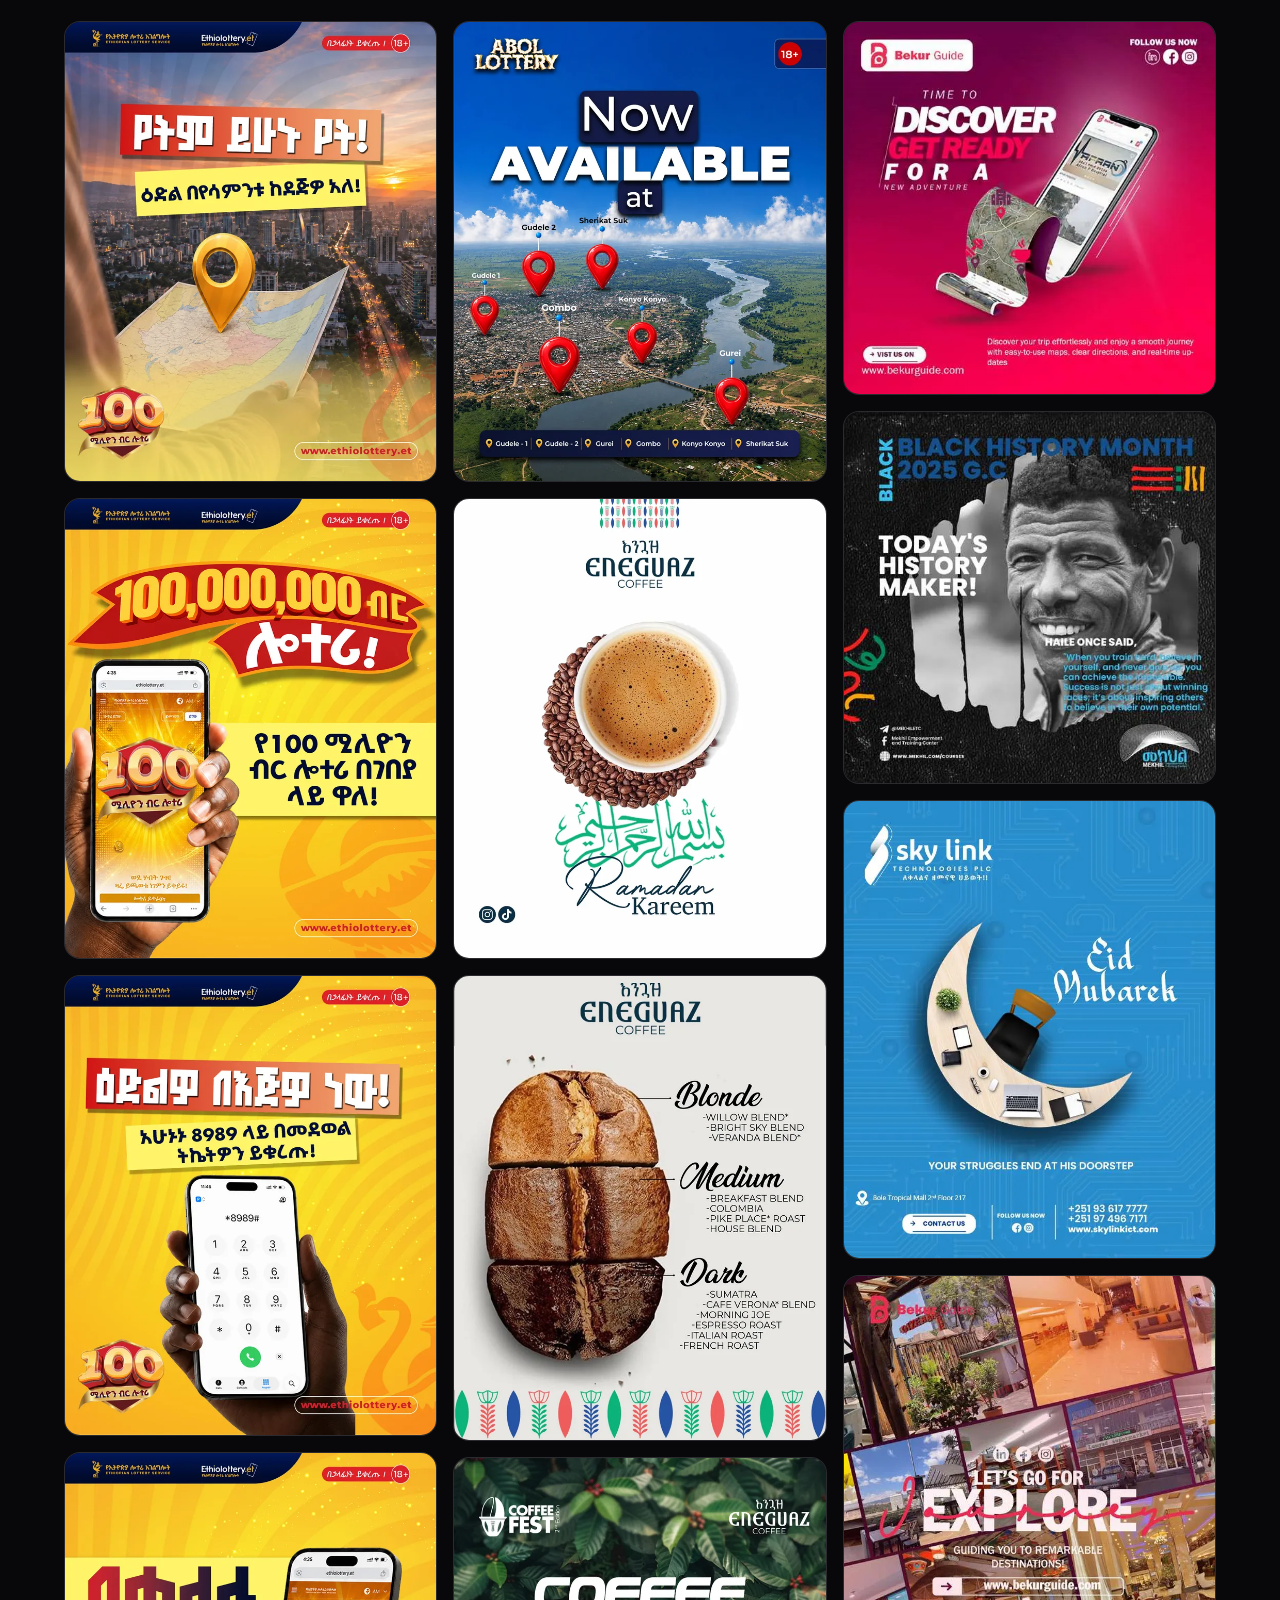
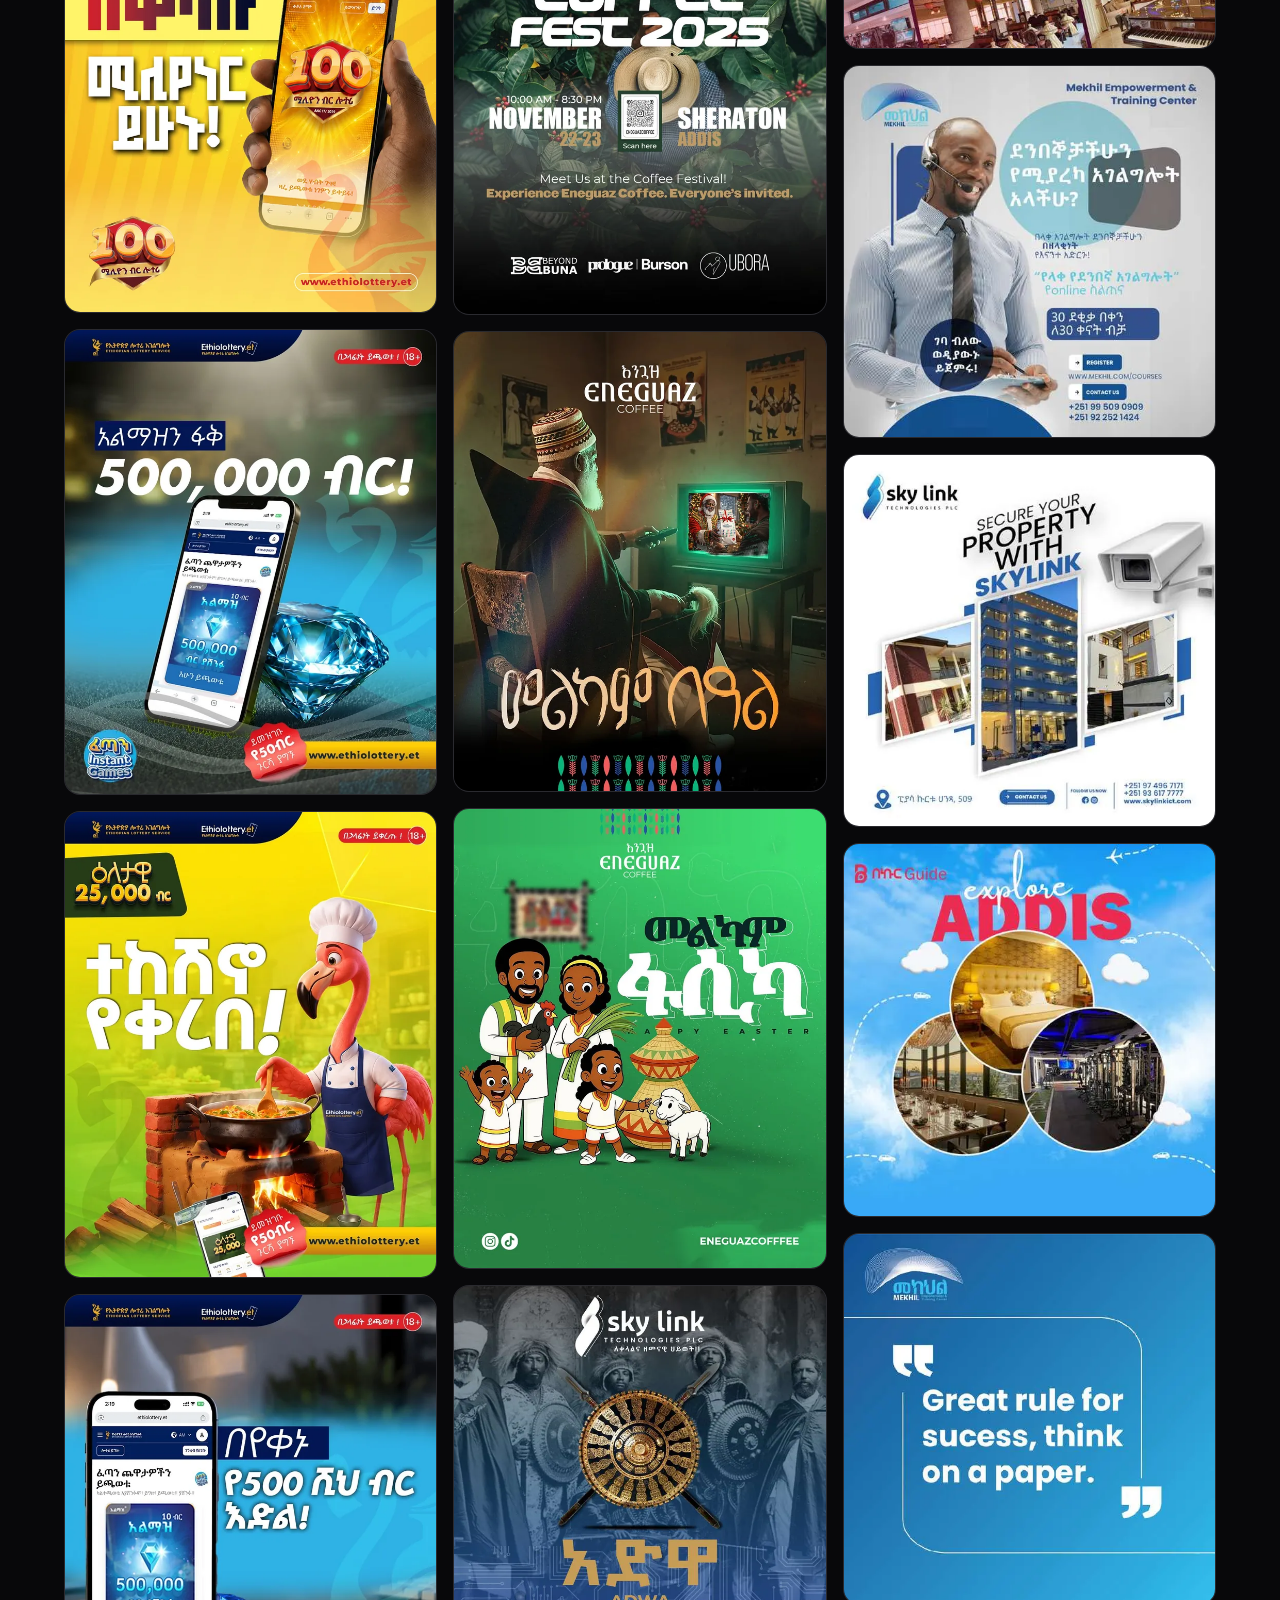
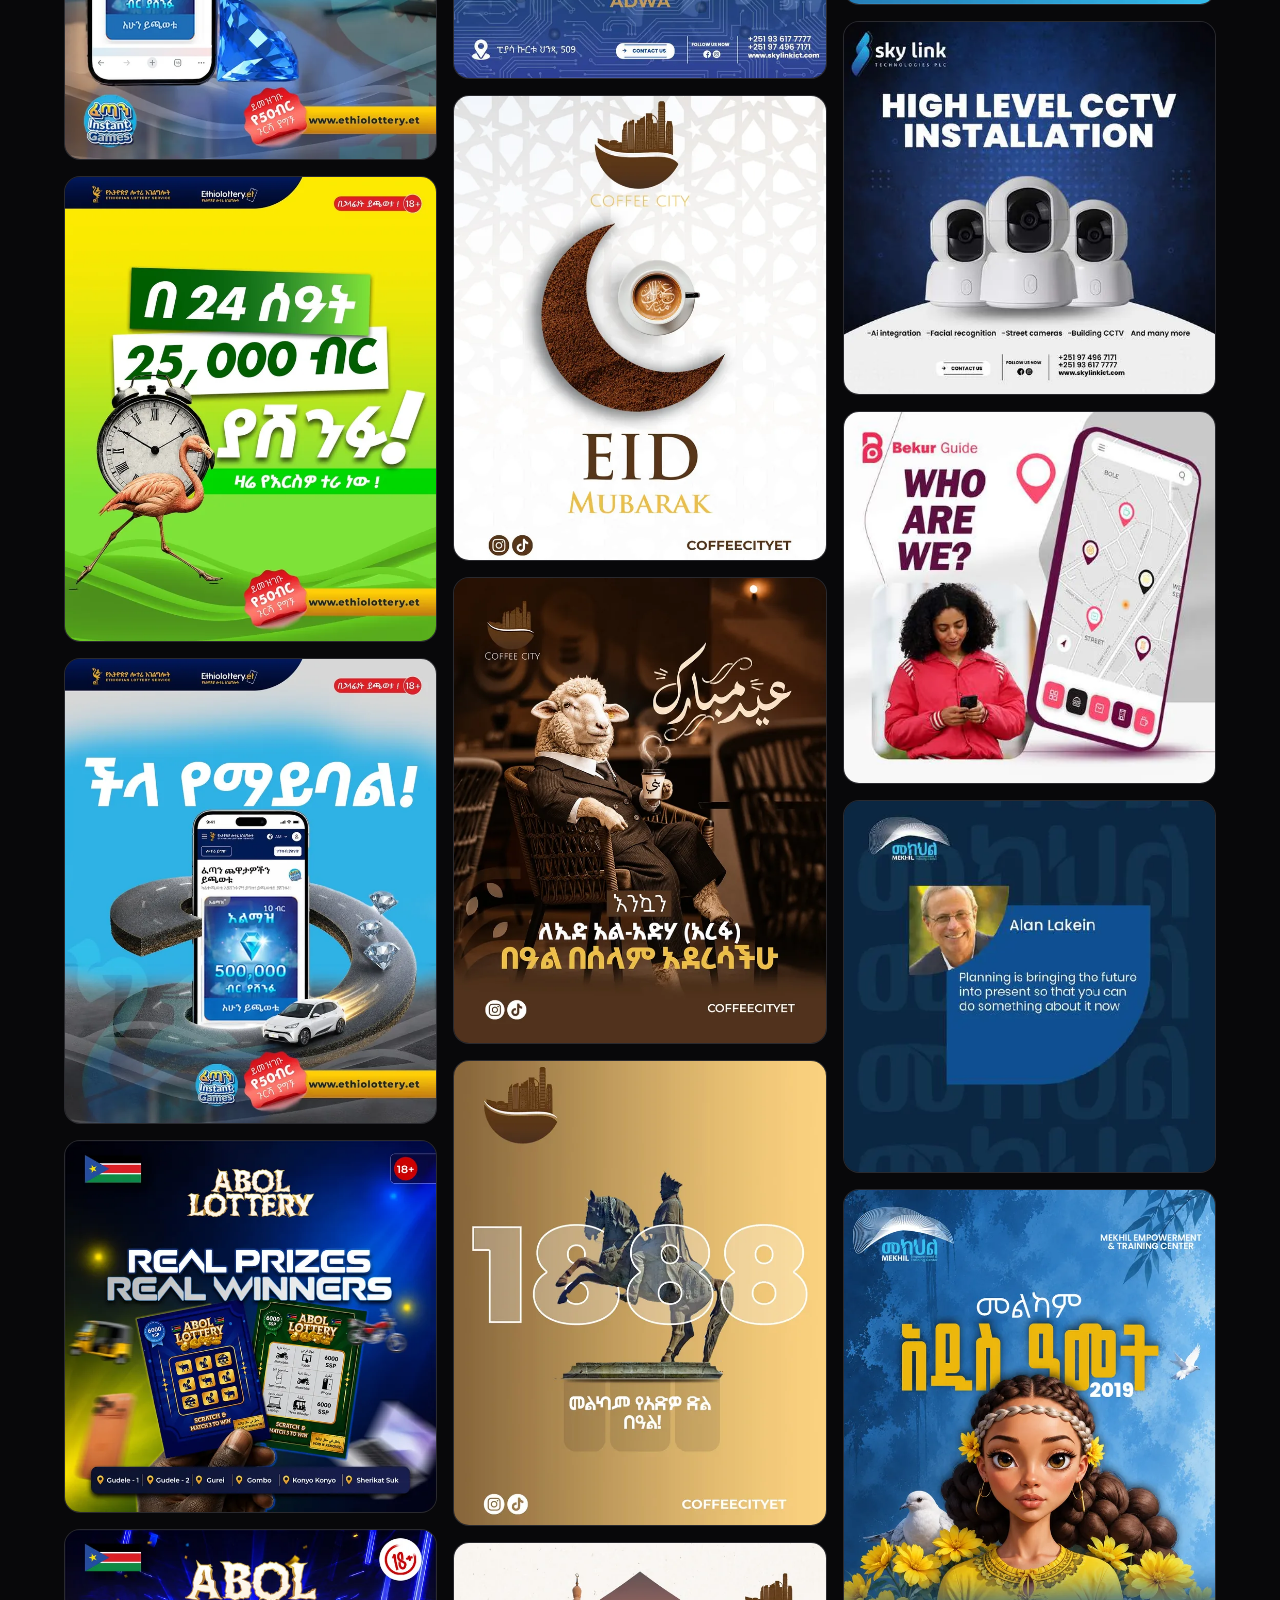
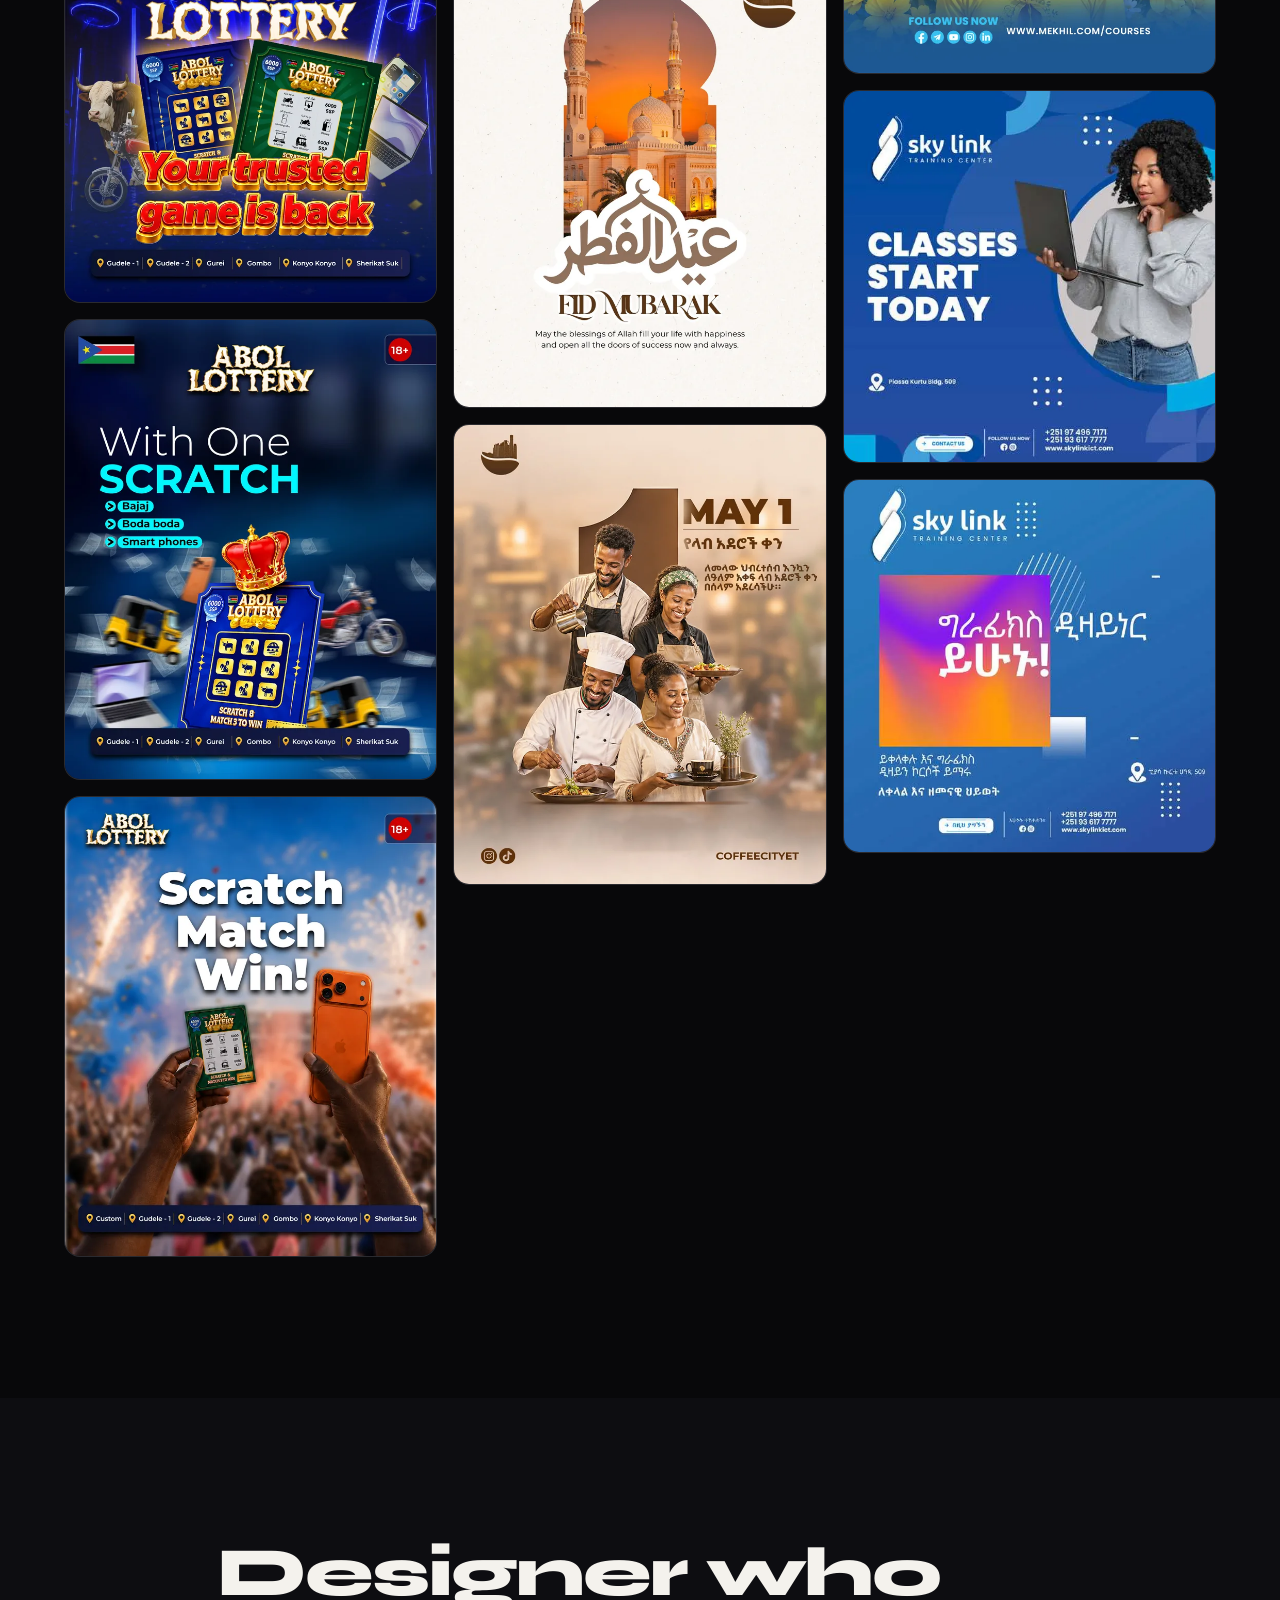
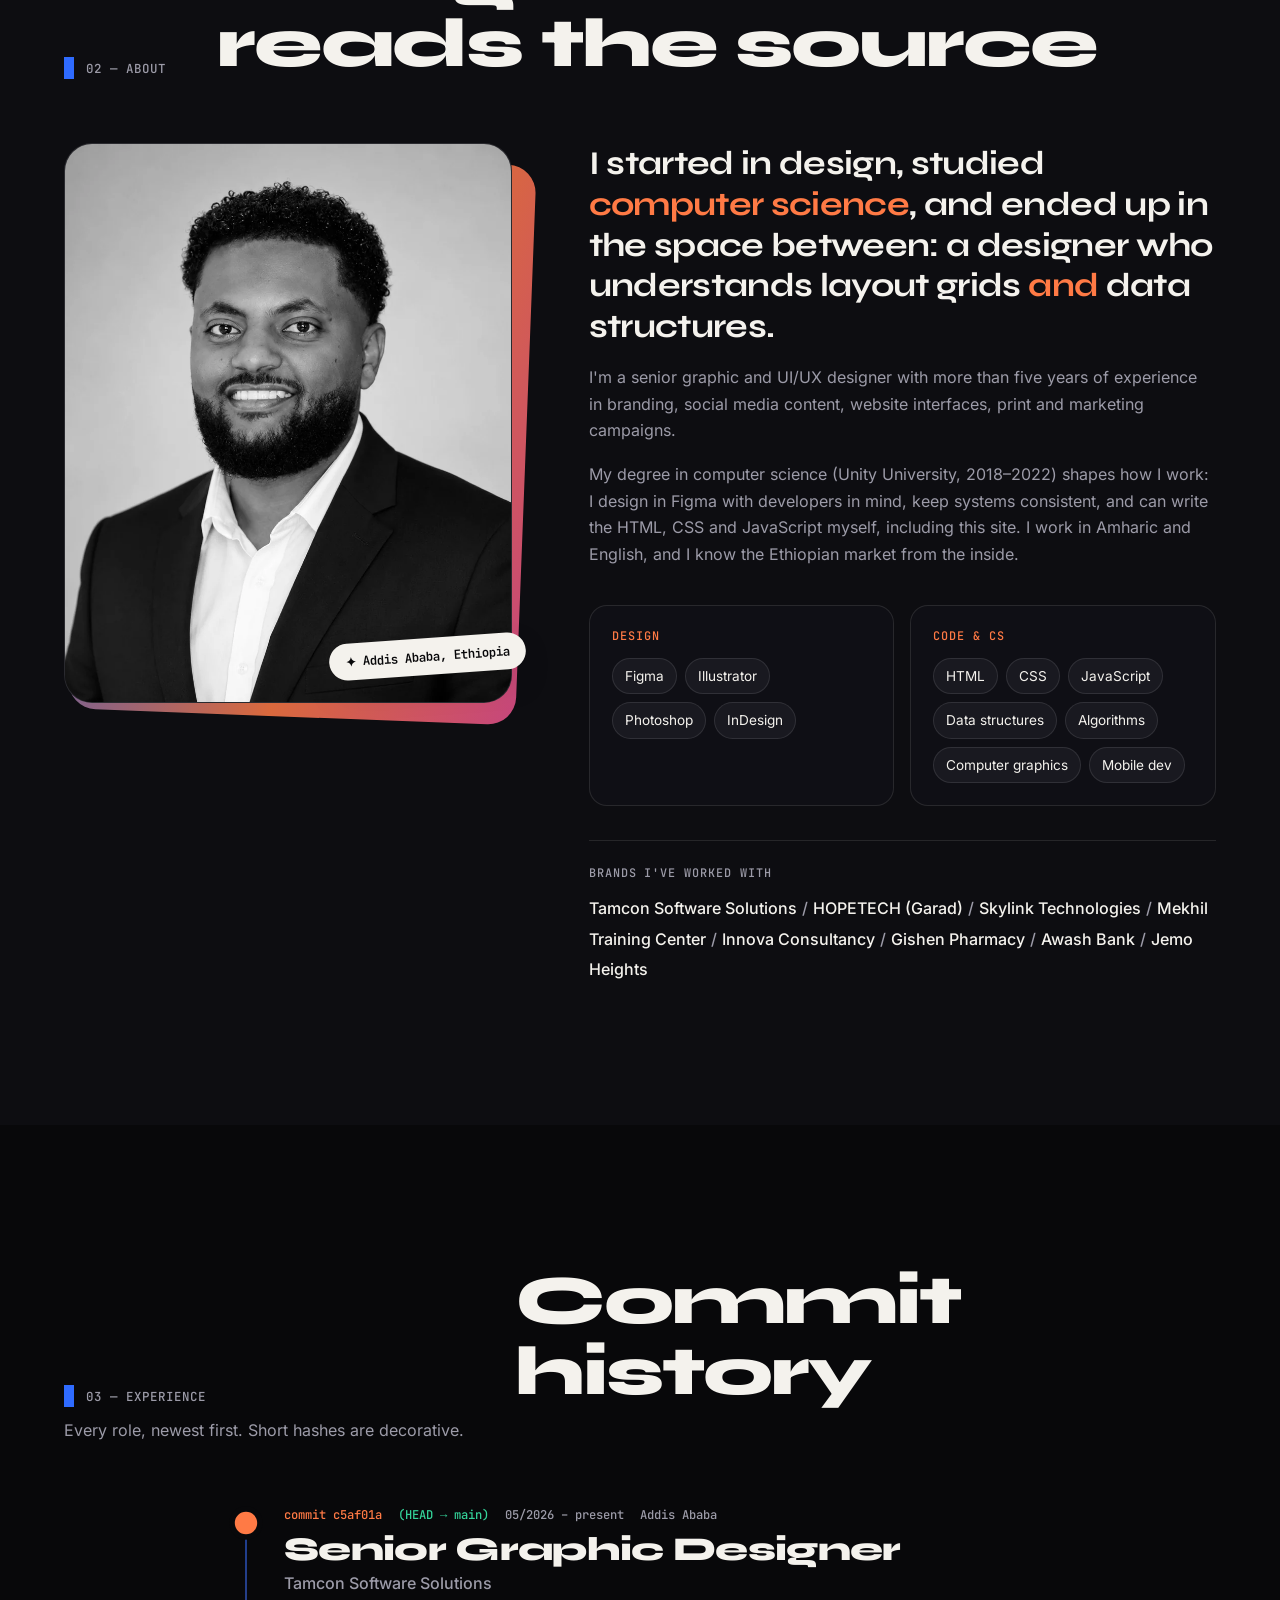
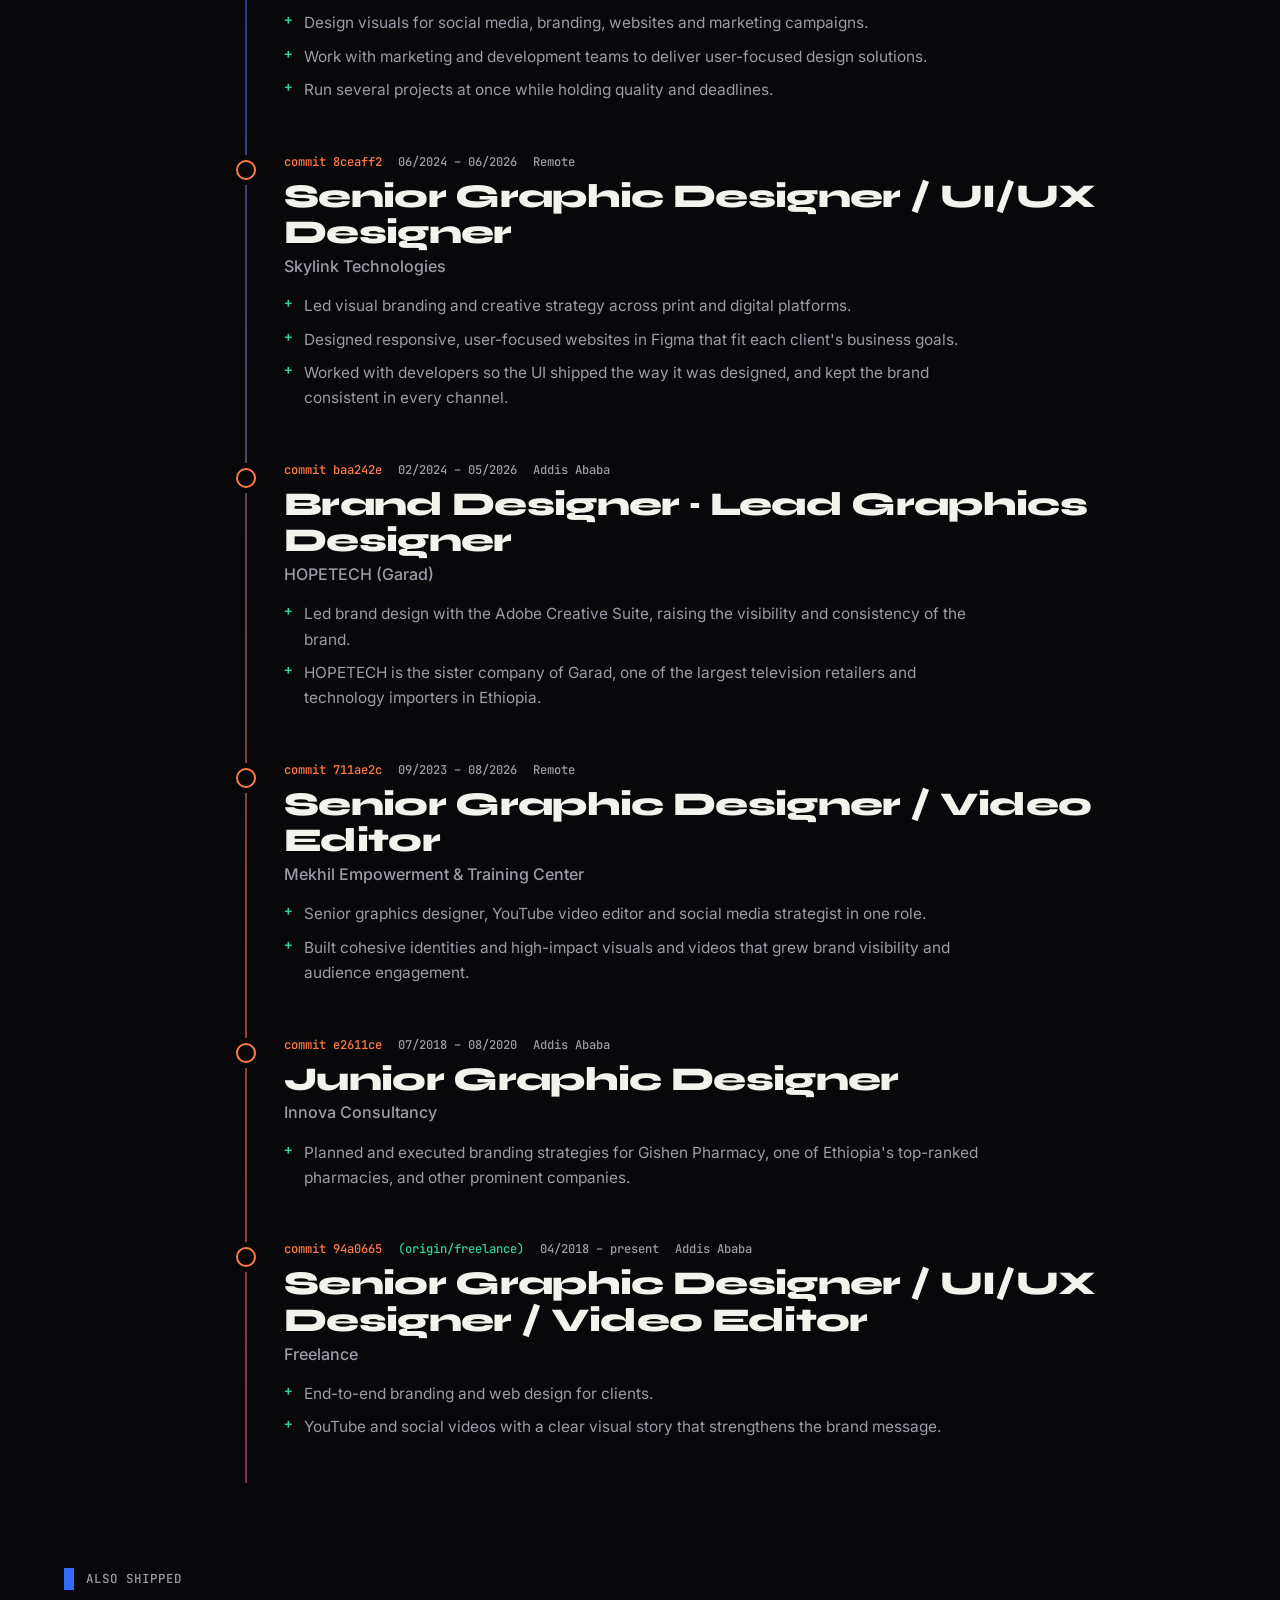
==== commit a96894b2: "Switch contact form to Web3Forms Co-Authored-By: Claude Sonnet 5.5 <noreply@anthropic.com> Claude-Se" ====
--- a/index.html
+++ b/index.html
@@ -408,7 +408,7 @@
             </button>
             <p class="order-status" id="order-status" role="status" aria-live="polite"></p>
           </div>
-          <p class="order-note">Your message is sent through the FormSubmit service to my inbox. You can also write to ydereje1@gmail.com directly.</p>
+          <p class="order-note">Your message is sent through the Web3Forms service to my inbox. You can also write to ydereje1@gmail.com directly.</p>
         </form>
         <div class="contact-meta reveal">
           <a href="tel:+251980816884">+251 980 816 884</a>
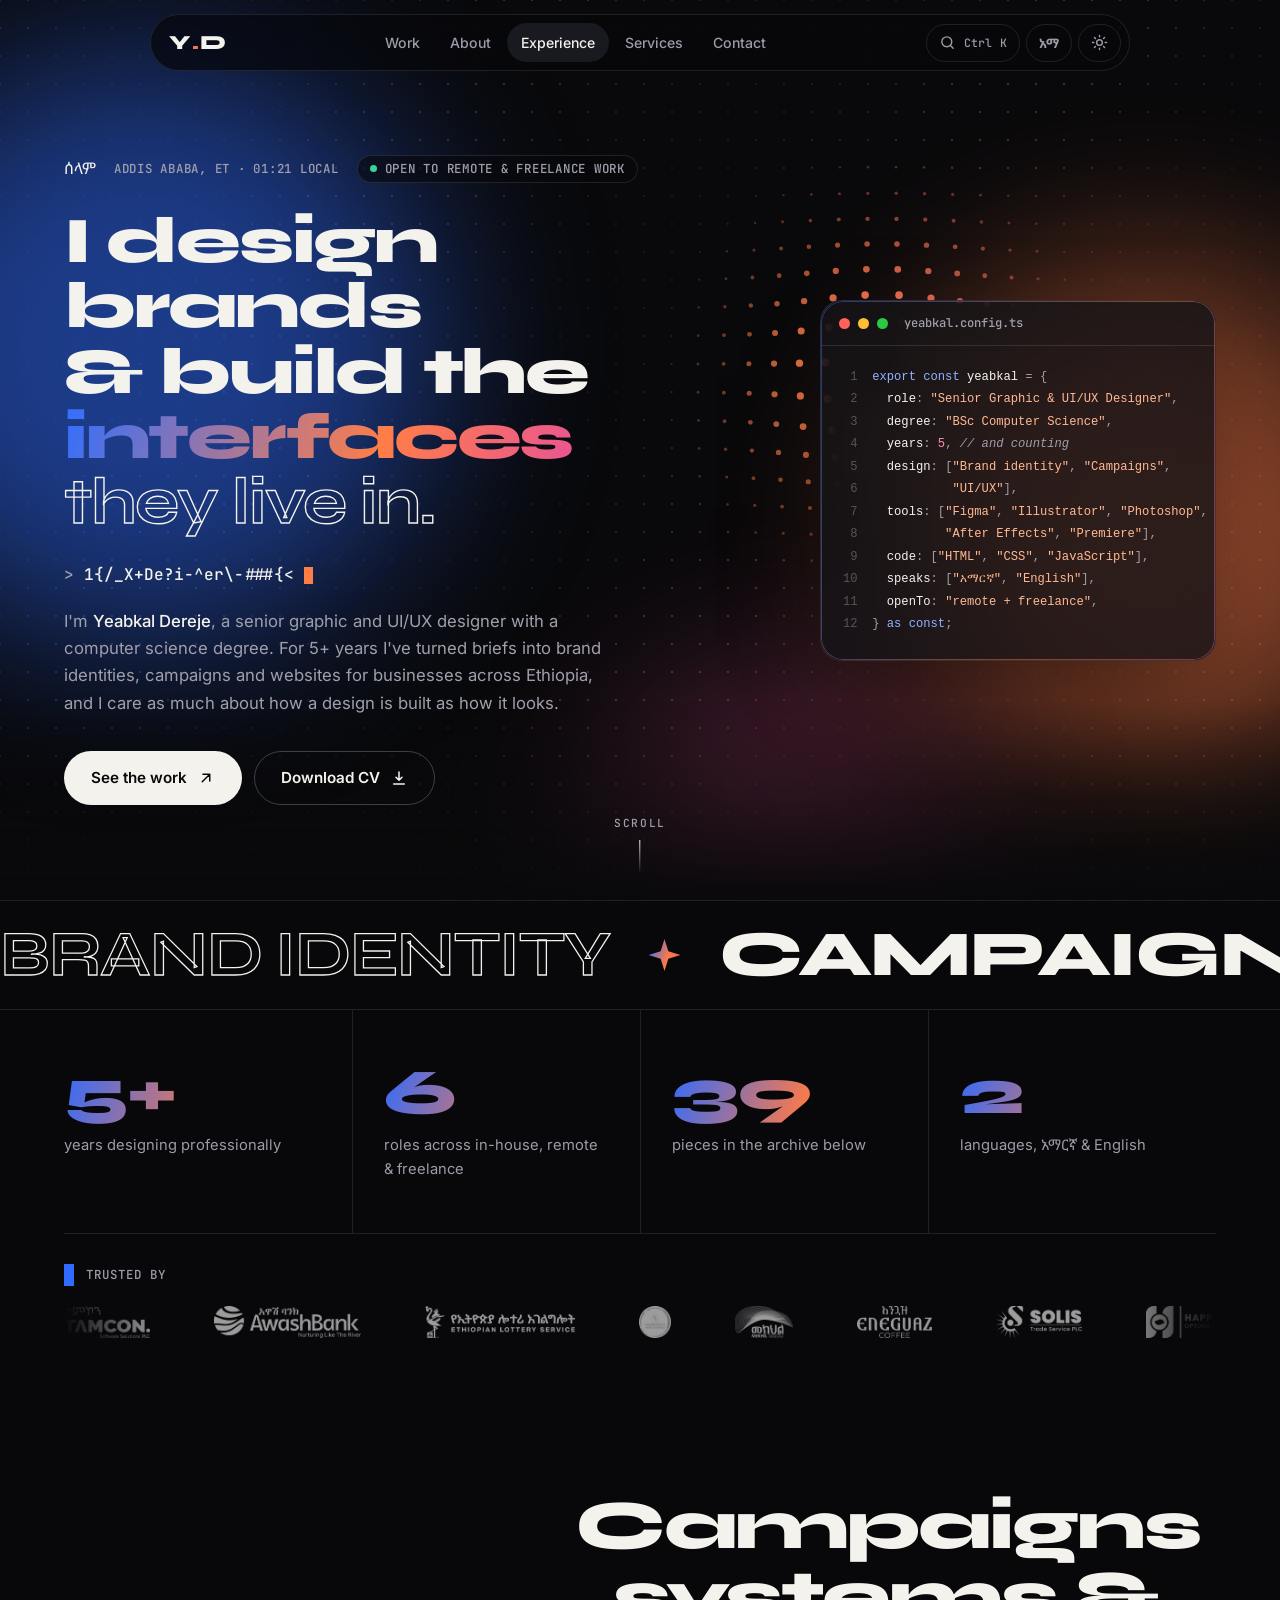
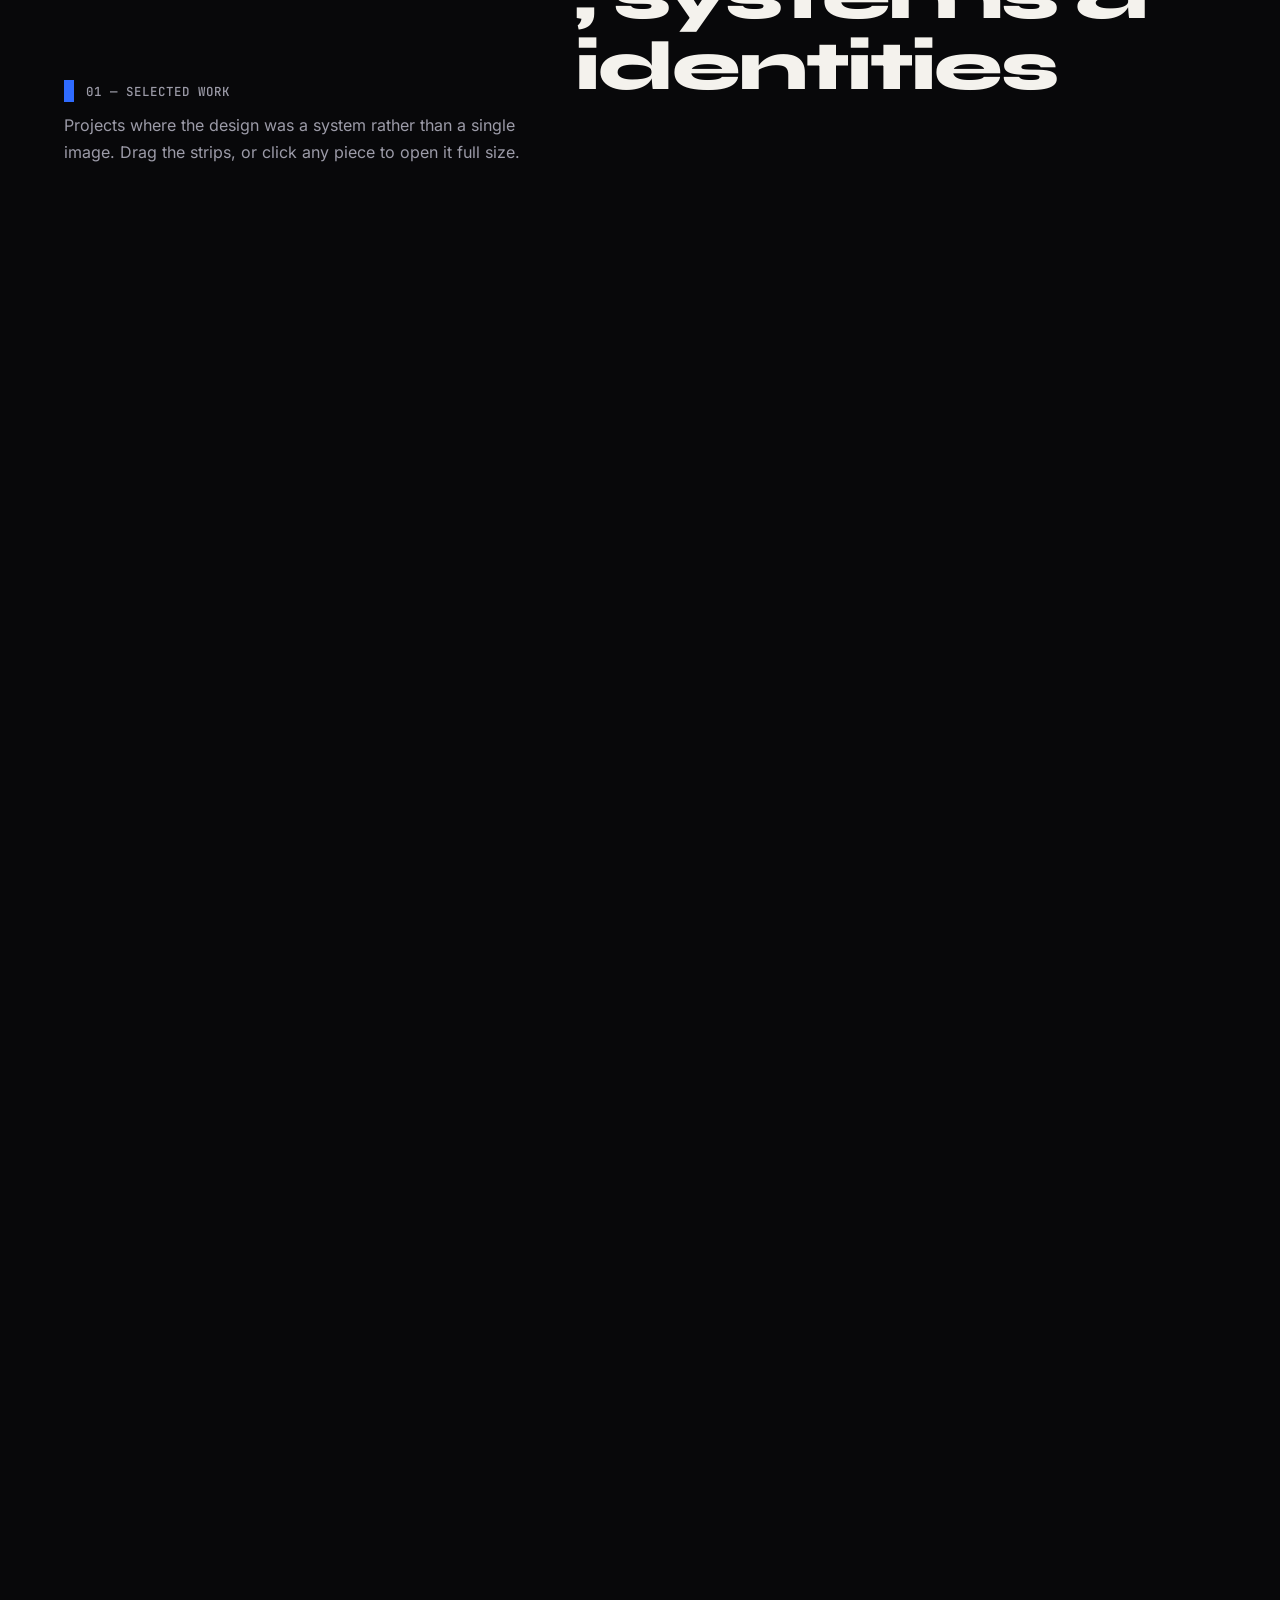
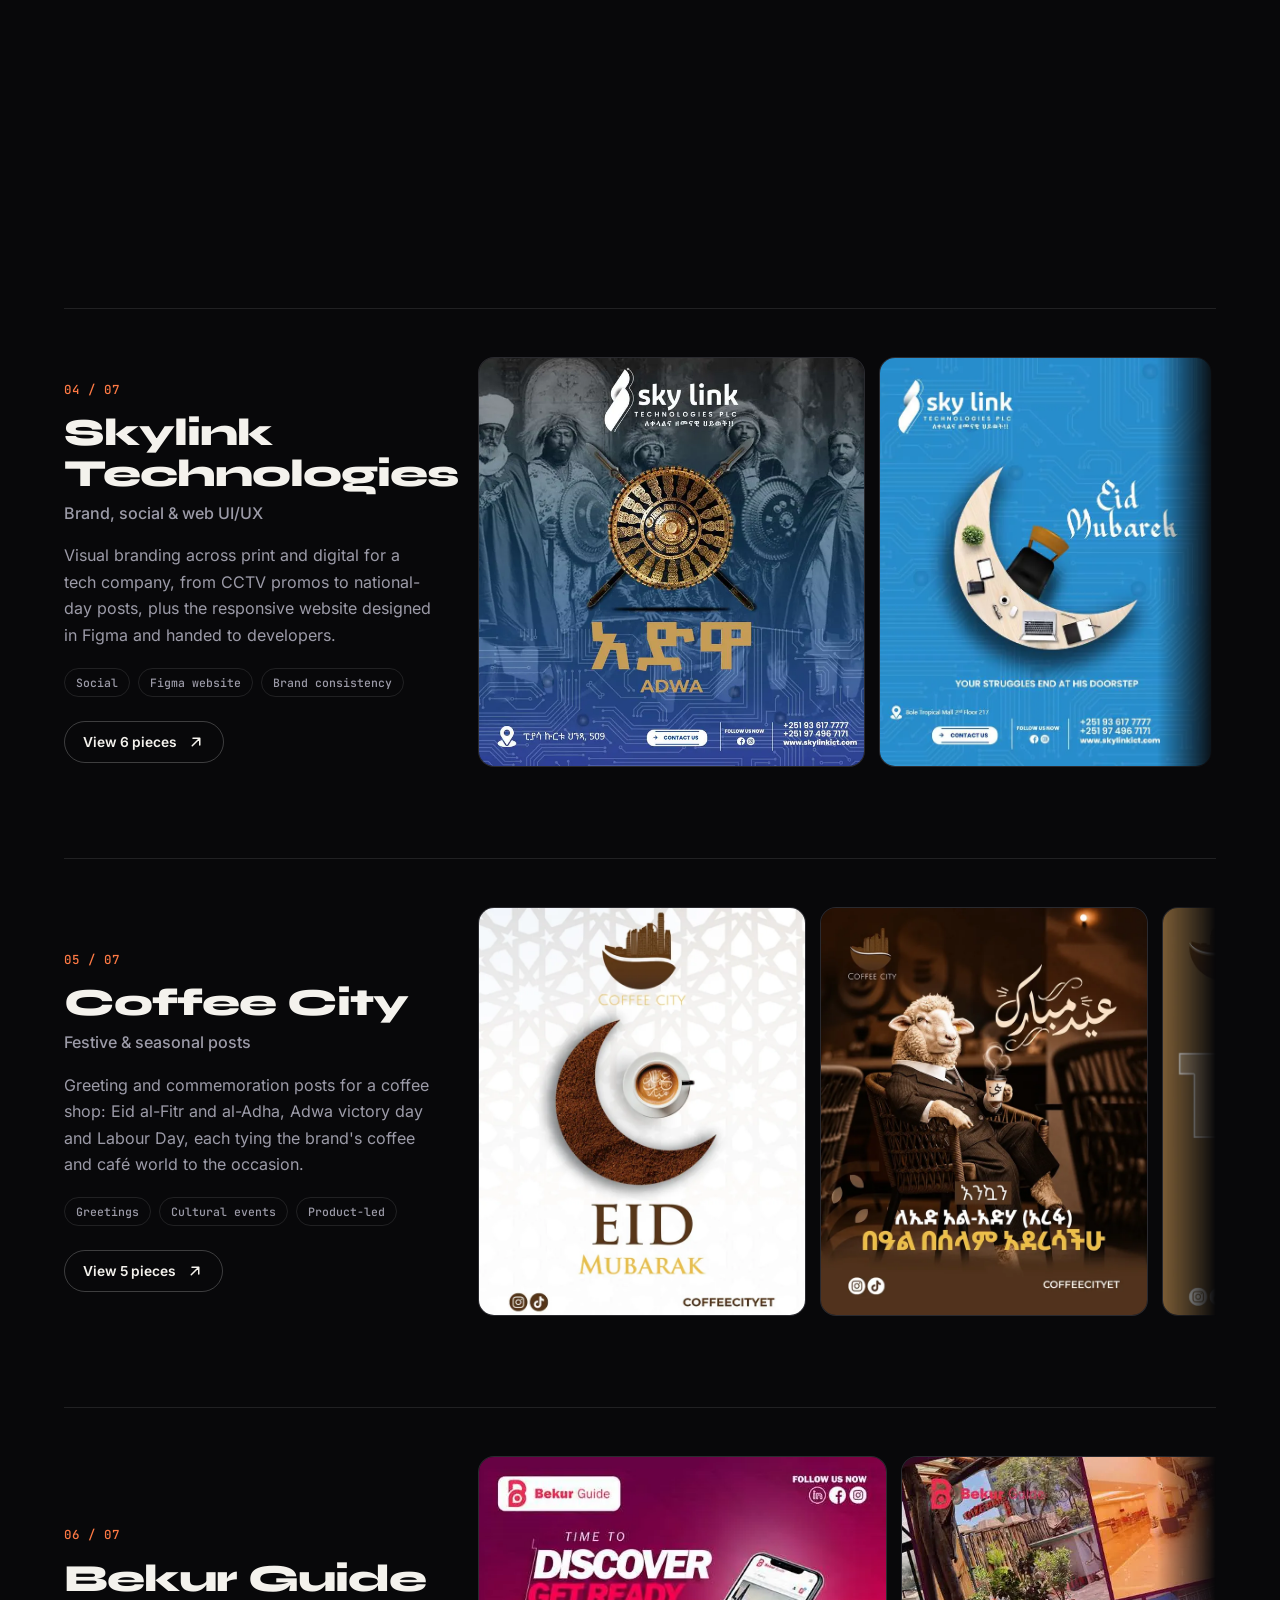
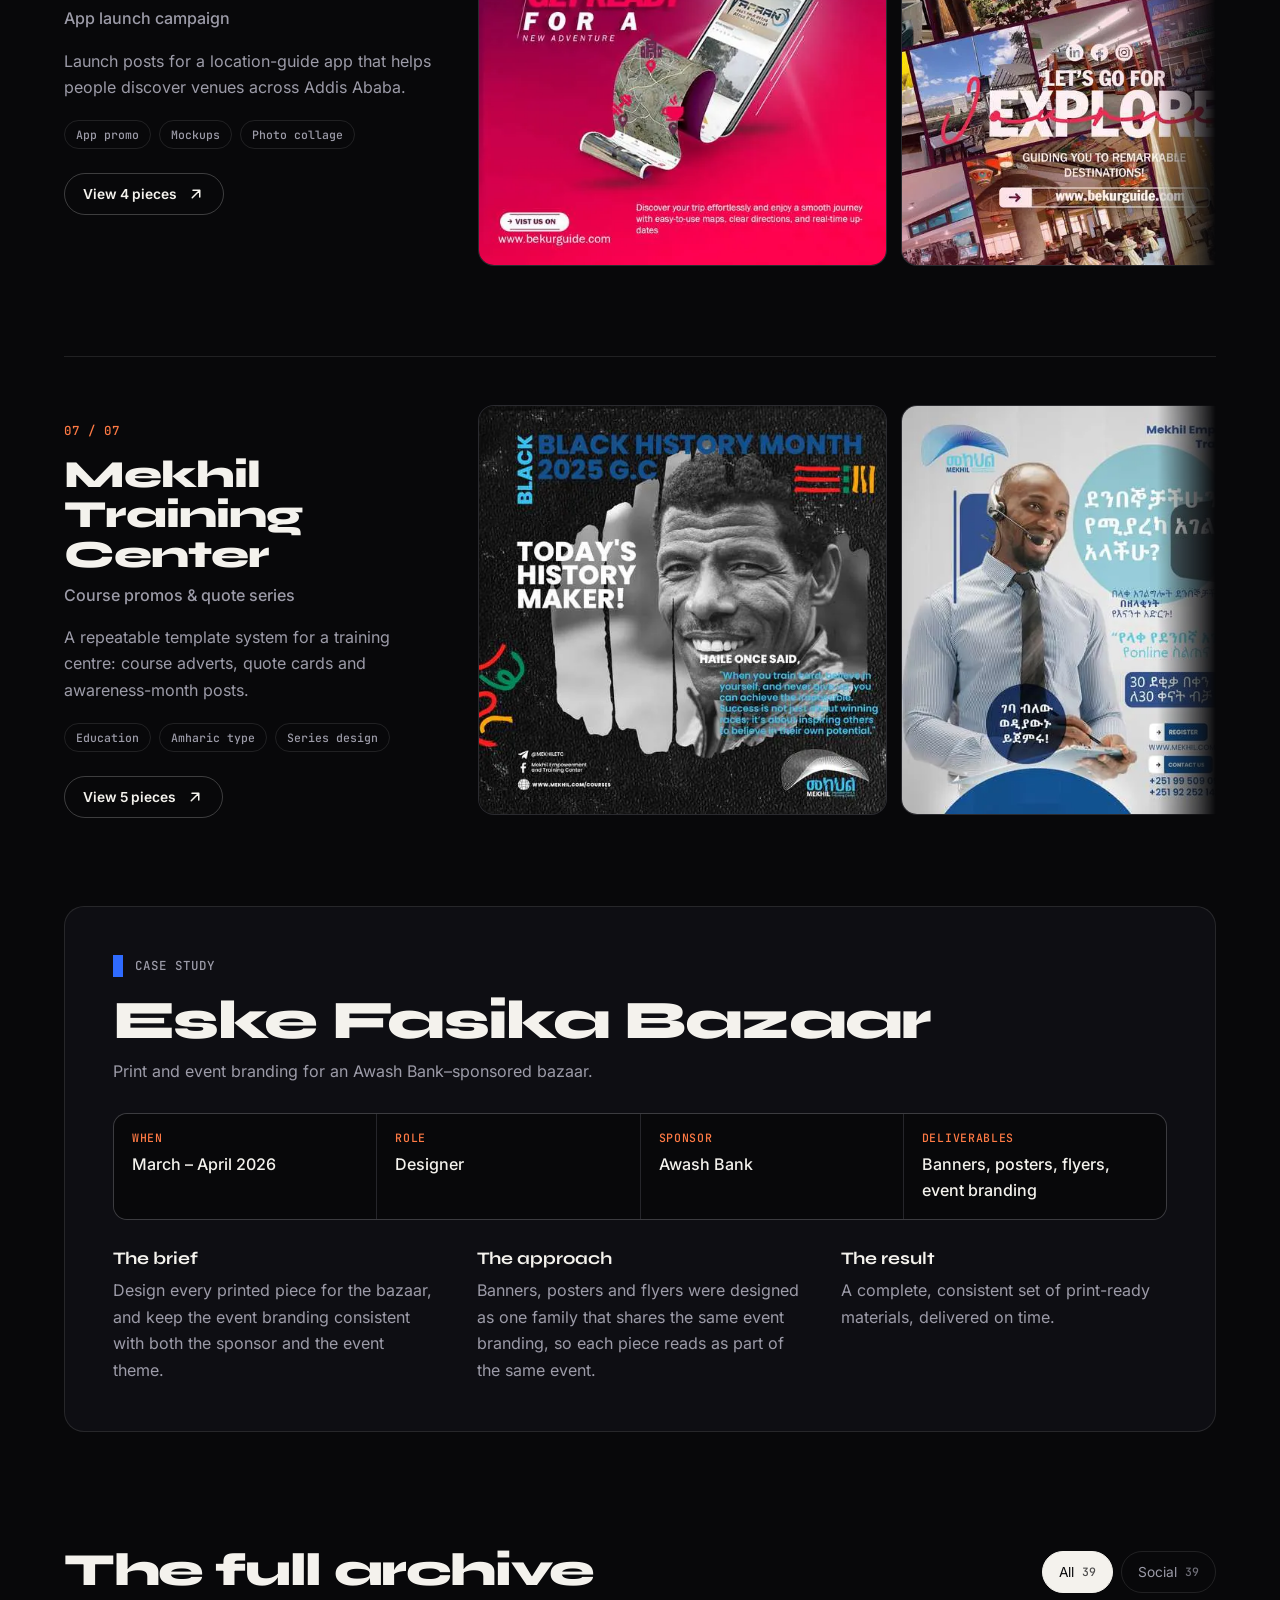
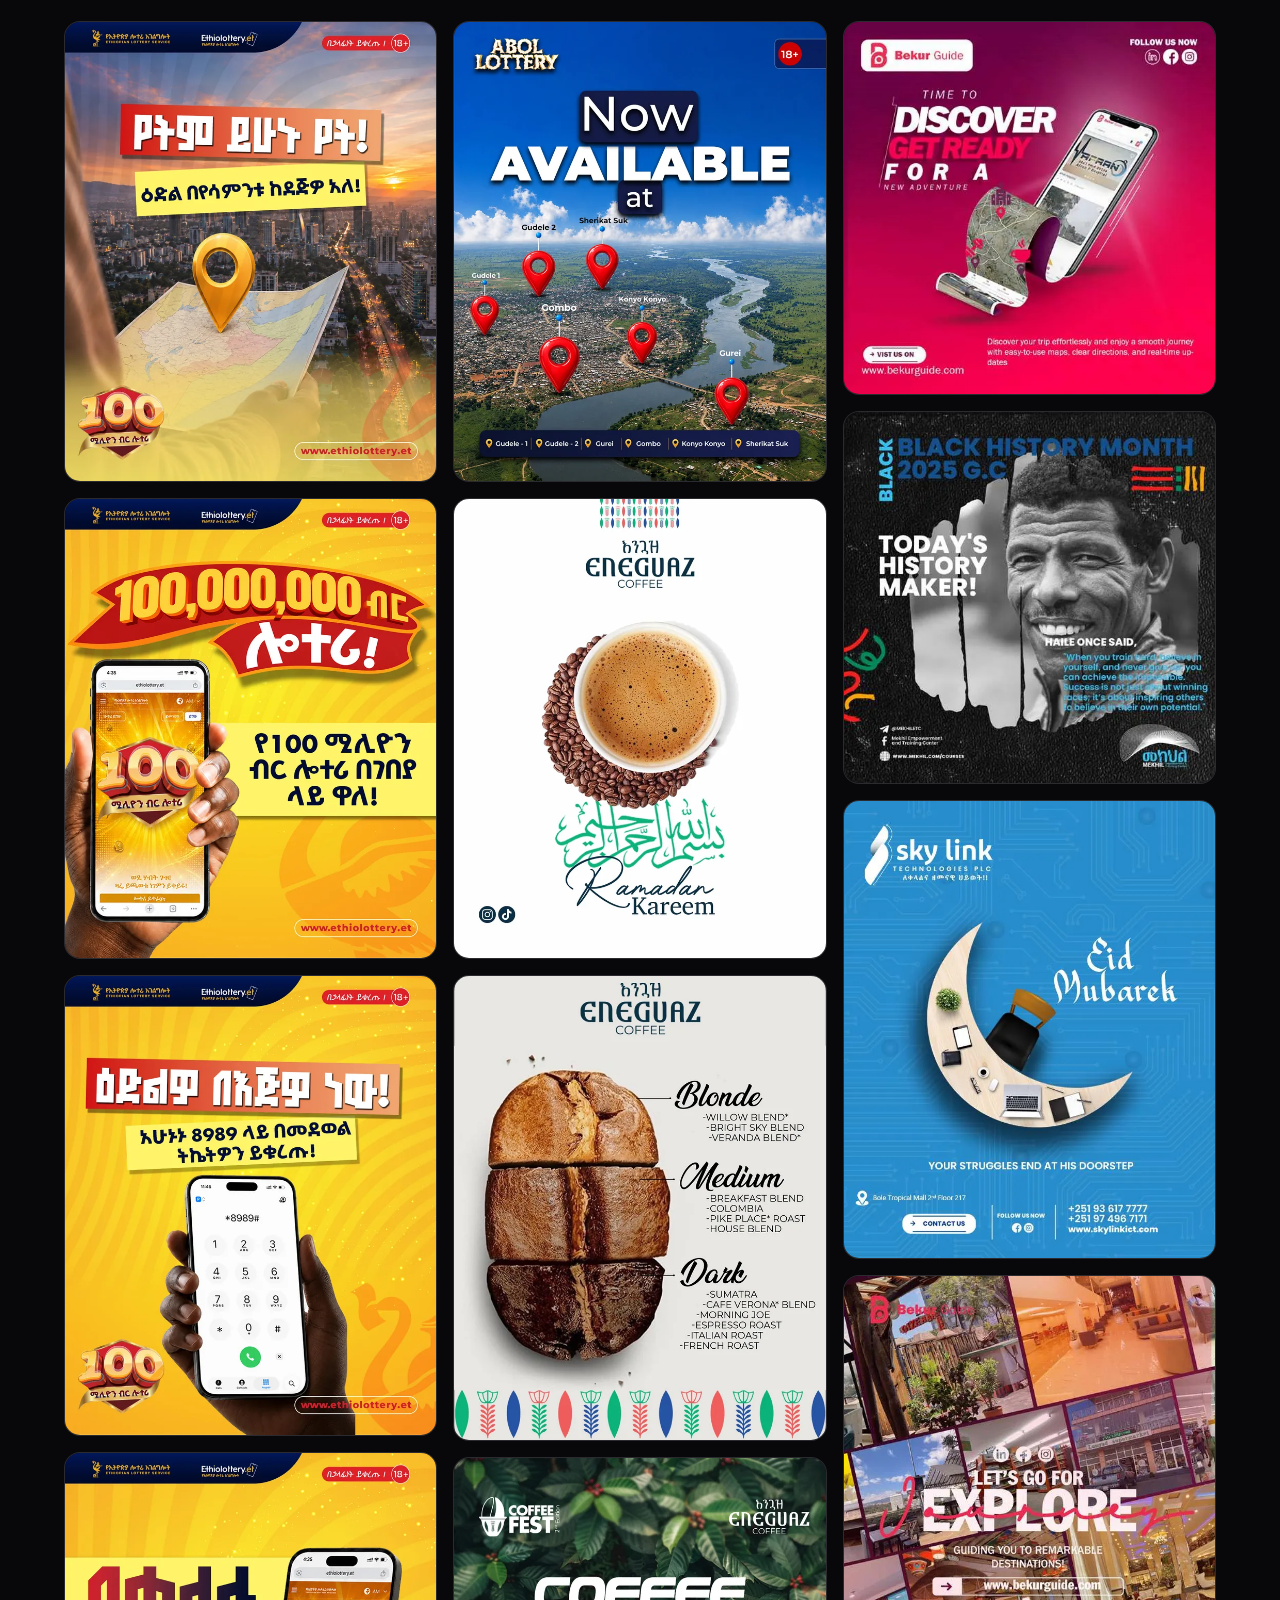
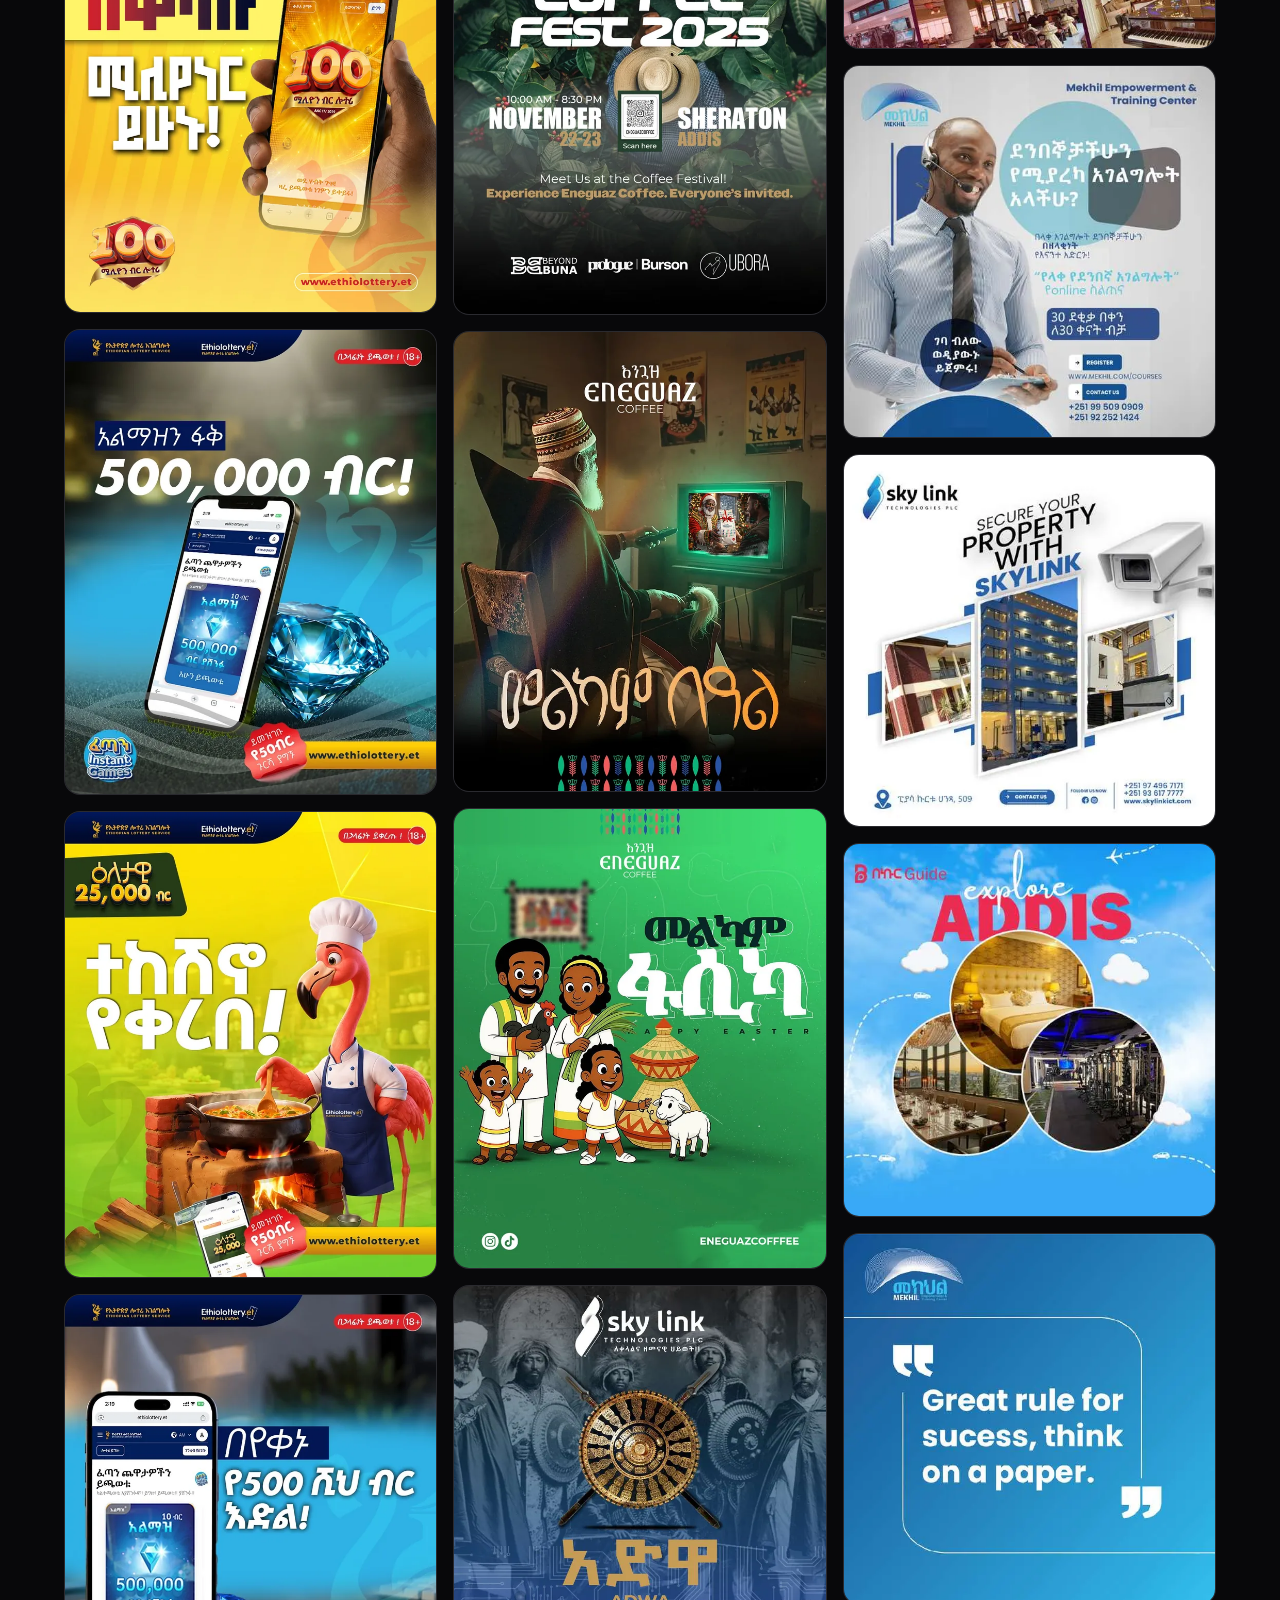
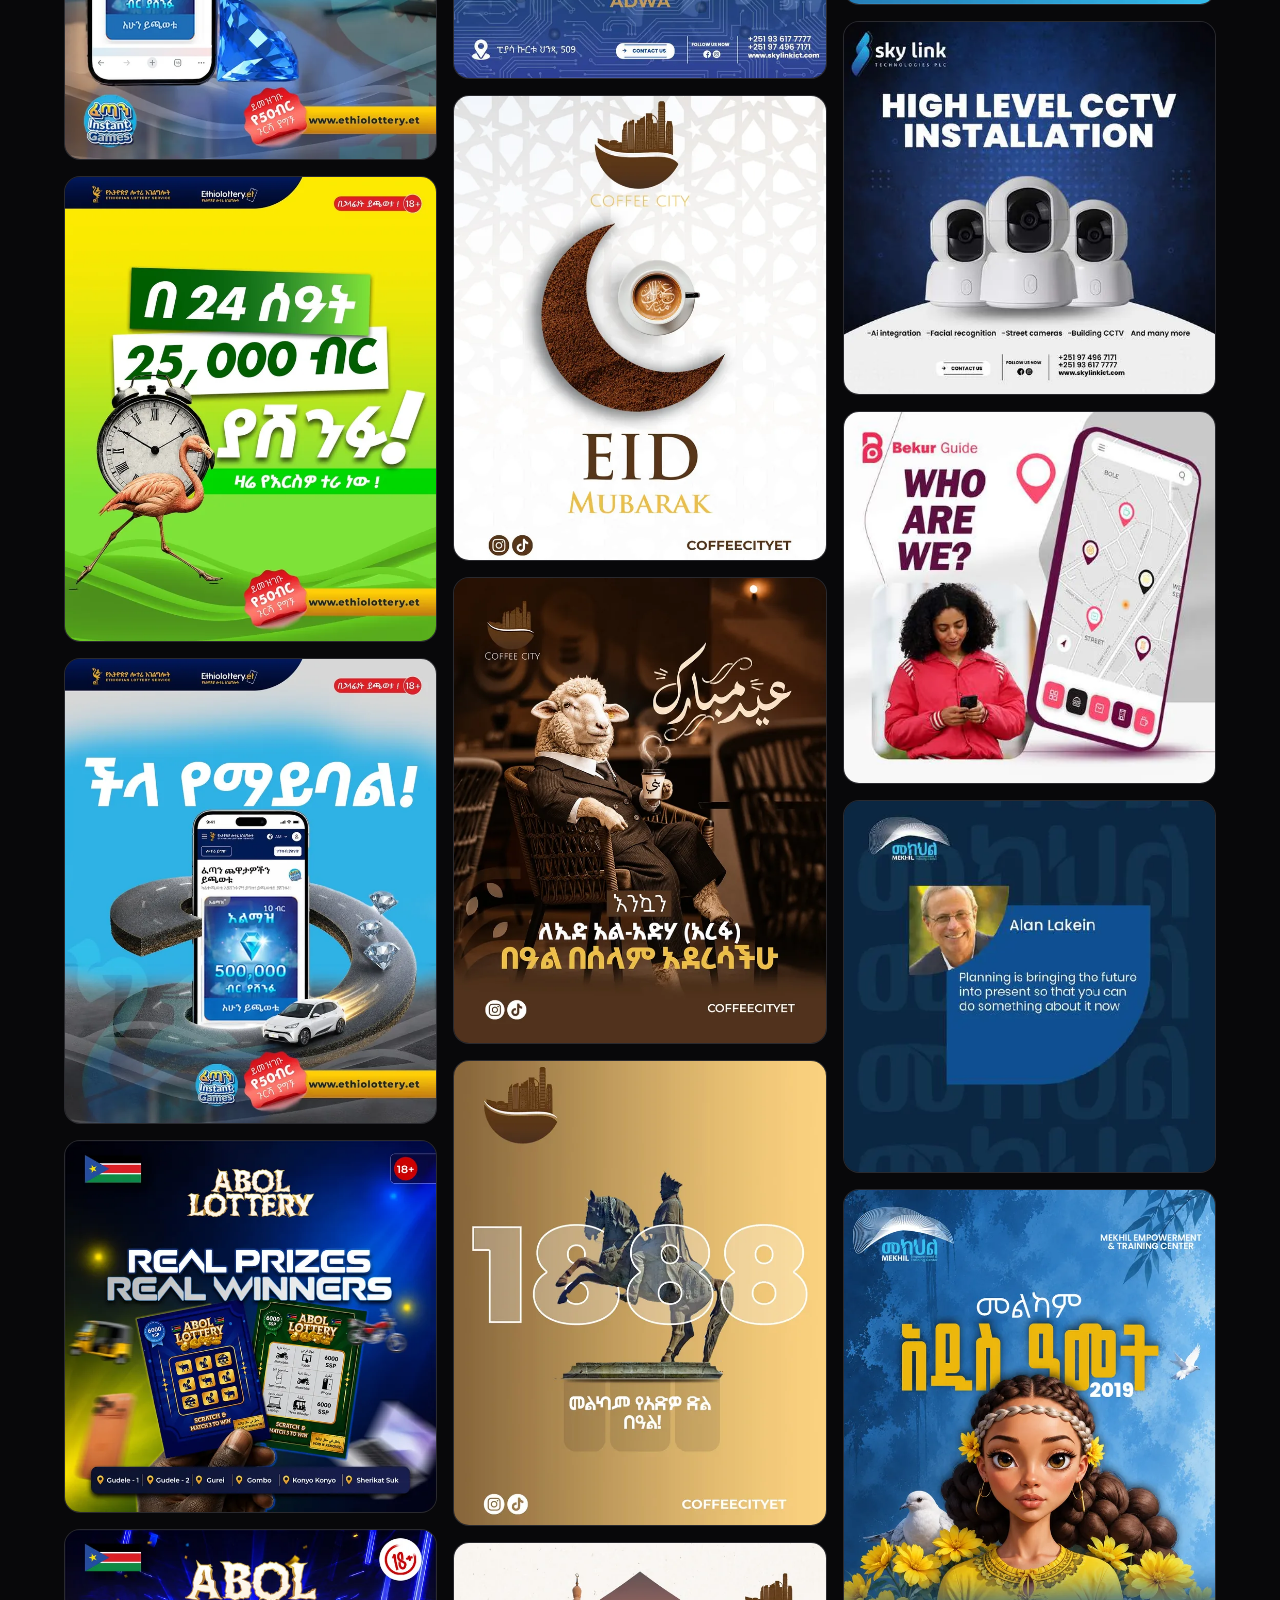
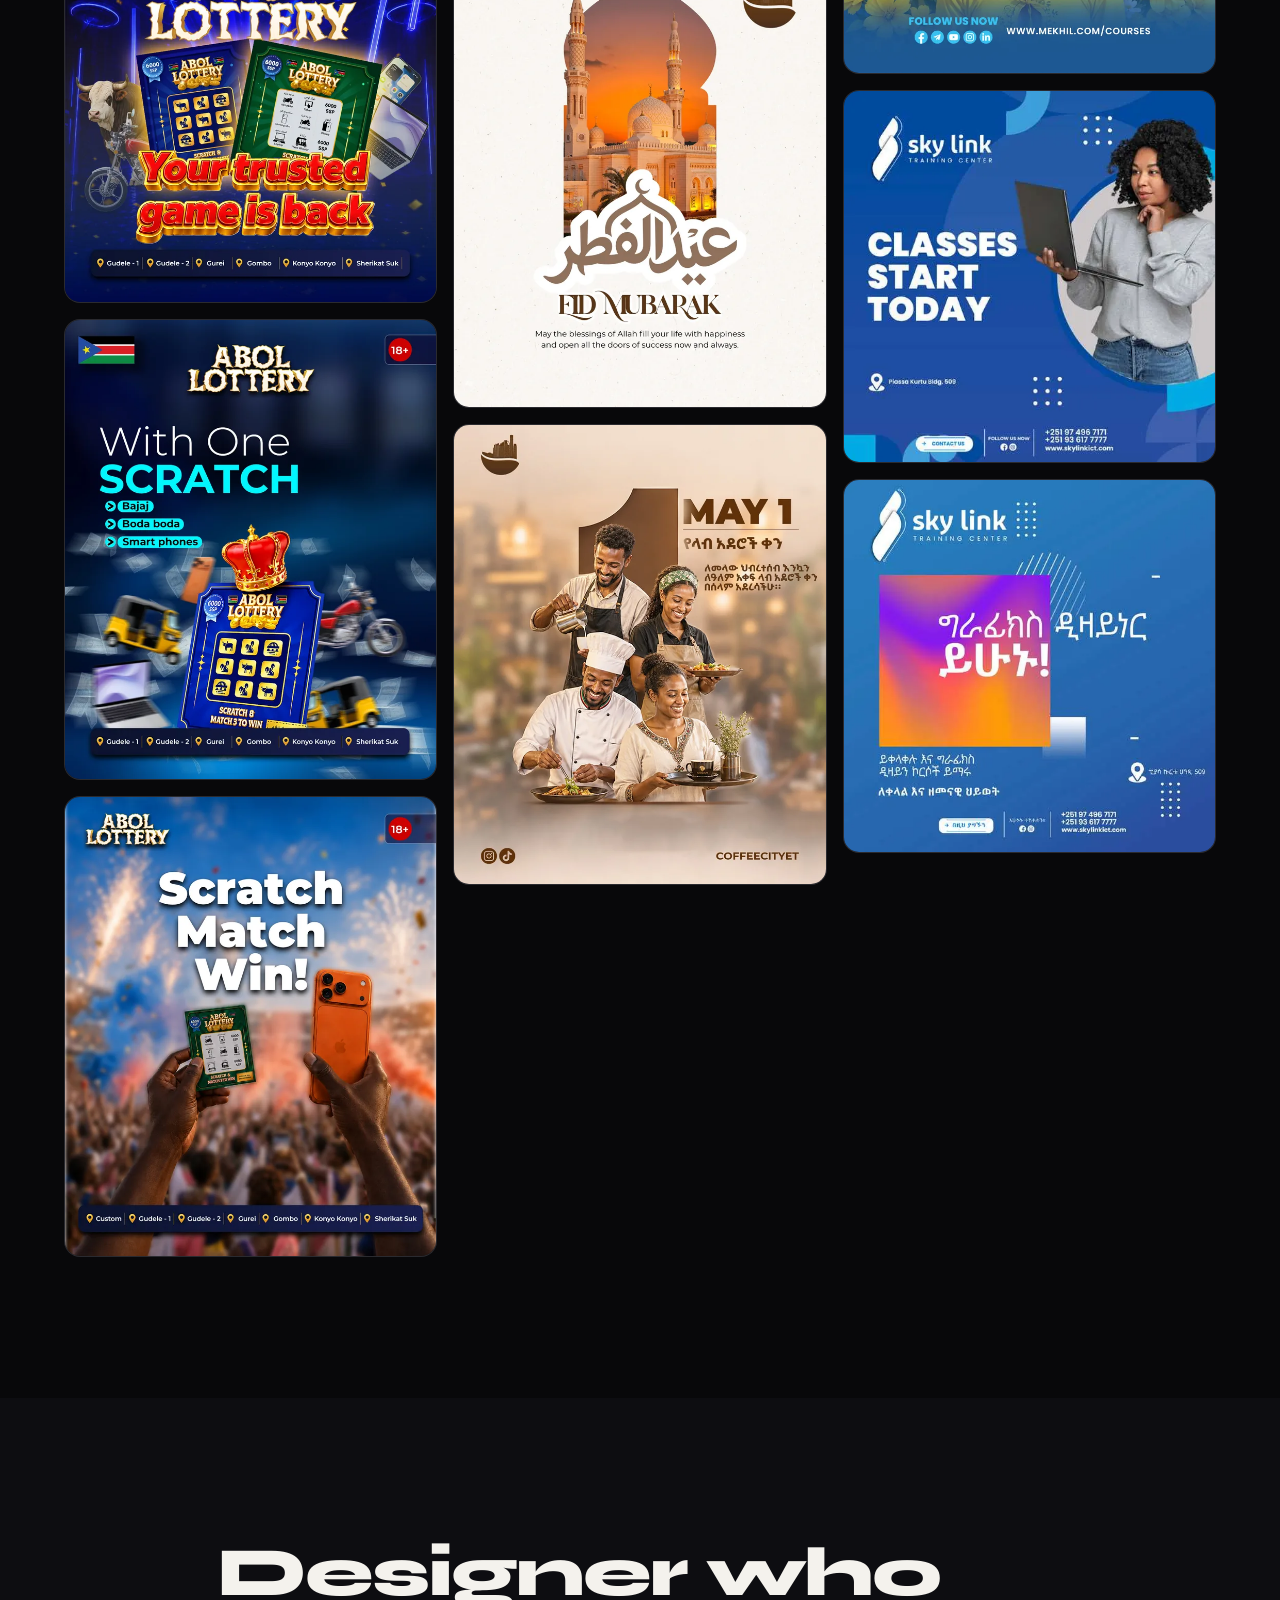
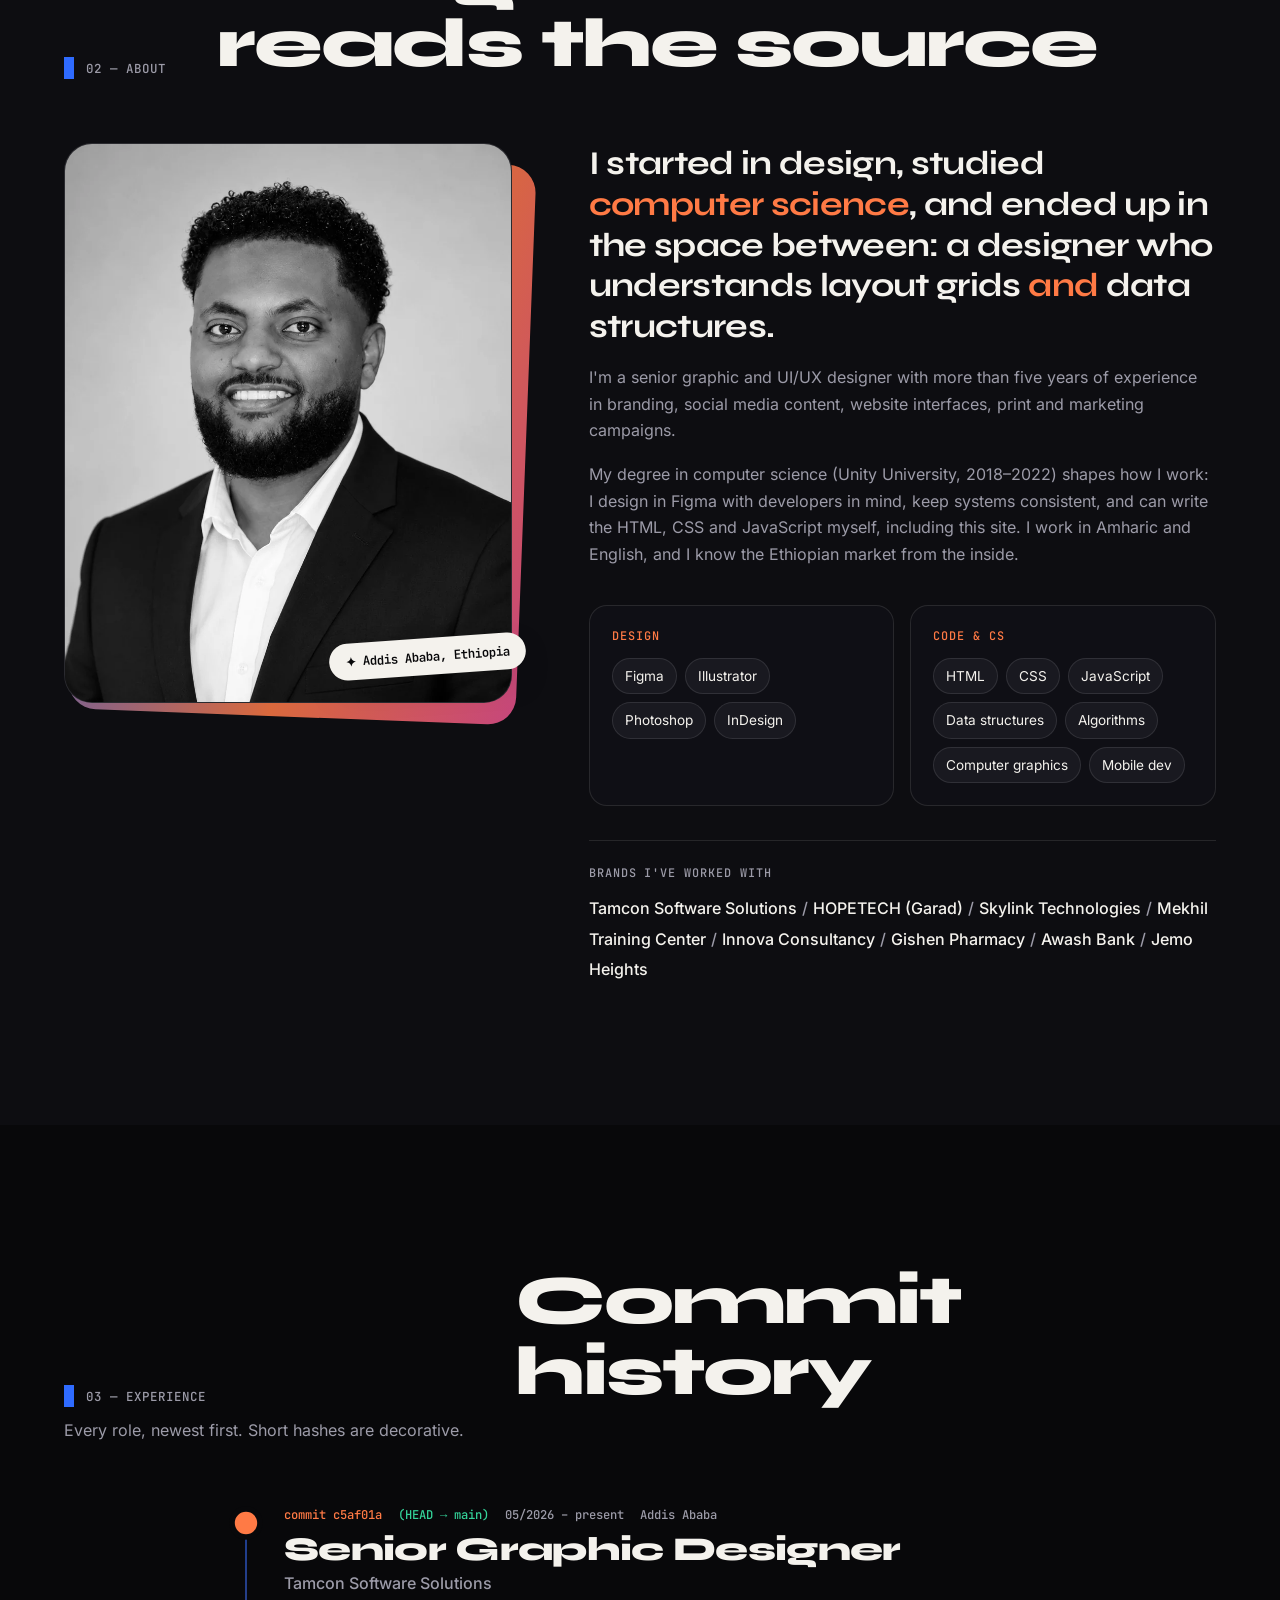
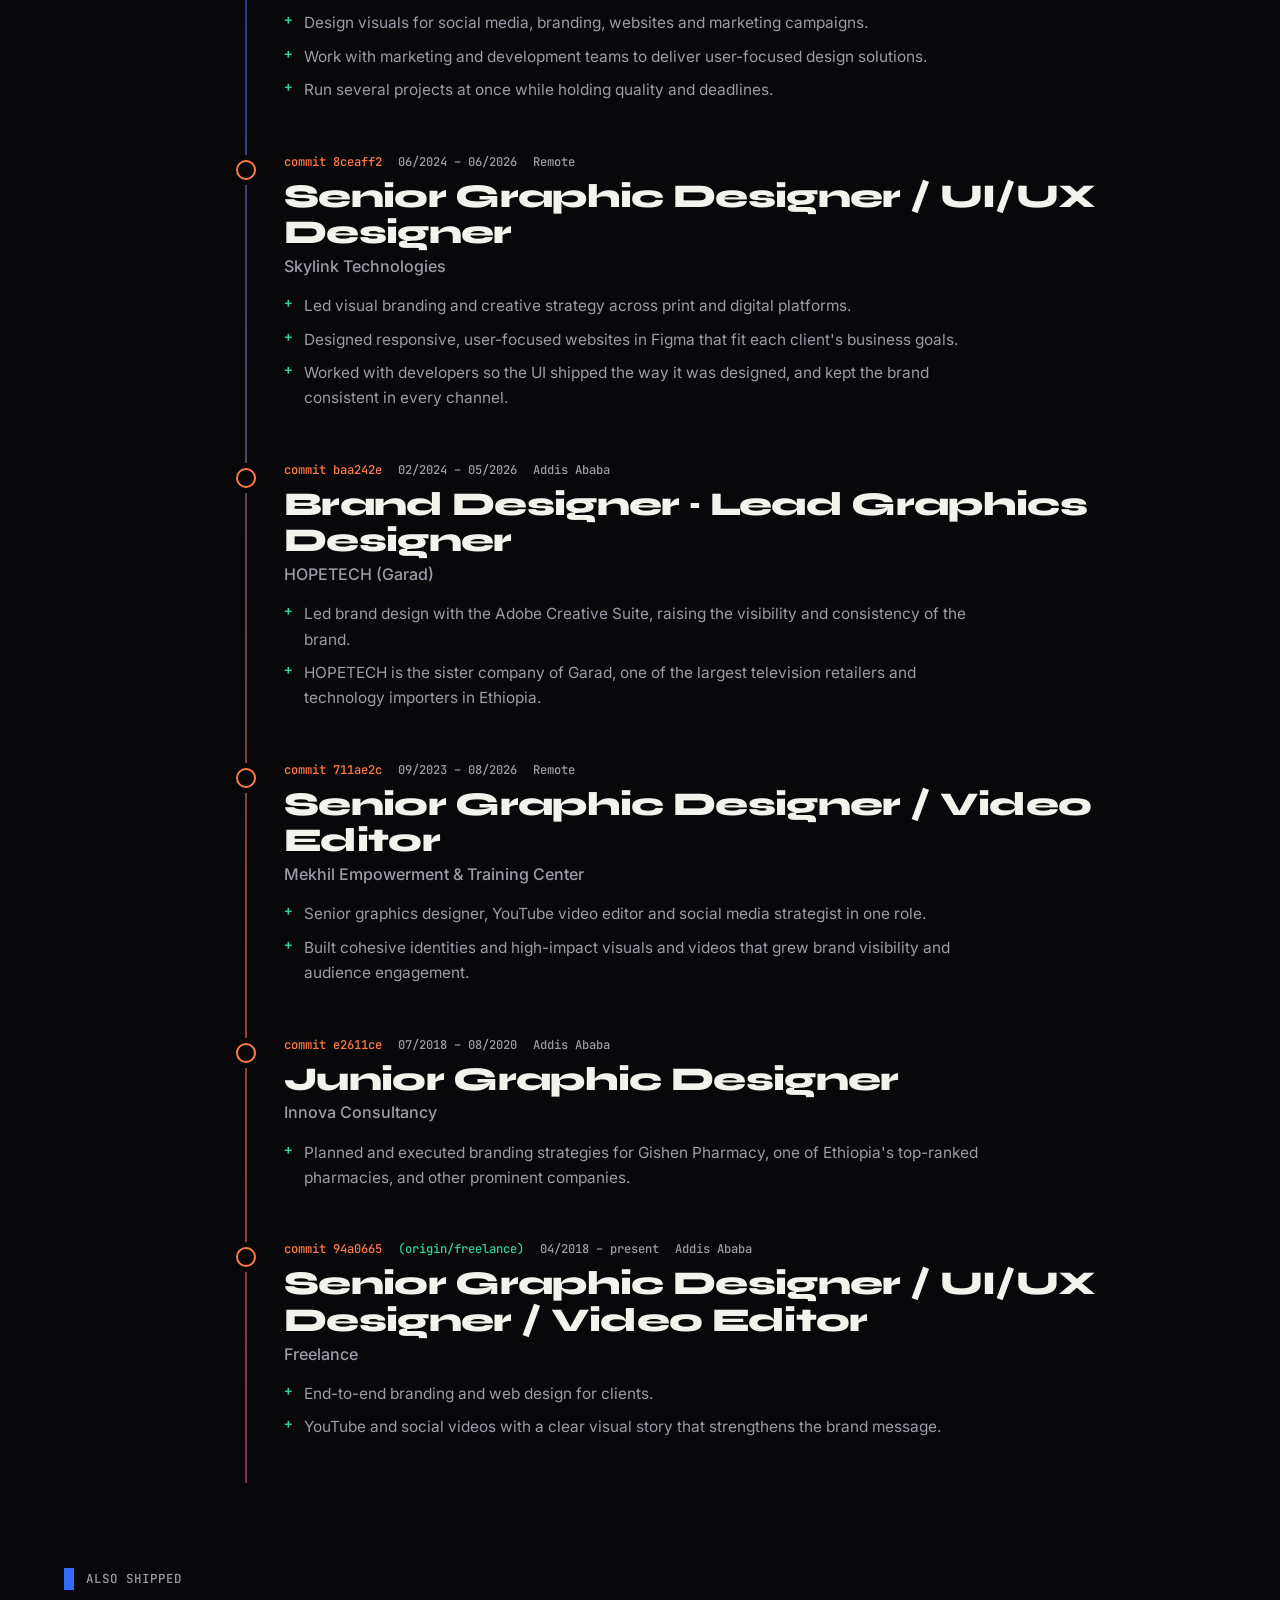
==== commit 1ebc1f82: "Add GoatCounter visitor statistics Co-Authored-By: Claude Sonnet 5.5 <noreply@anthropic.com> Claude-" ====
--- a/index.html
+++ b/index.html
@@ -451,6 +451,7 @@
 
   <div class="toast" id="toast" role="status" aria-live="polite"></div>
 
+  <script data-goatcounter="https://yeabkal.goatcounter.com/count" async src="//gc.zgo.at/count.js"></script>
   <script src="assets/js/works.js"></script>
   <script src="assets/js/main.js"></script>
   <script src="assets/js/i18n.js"></script>
